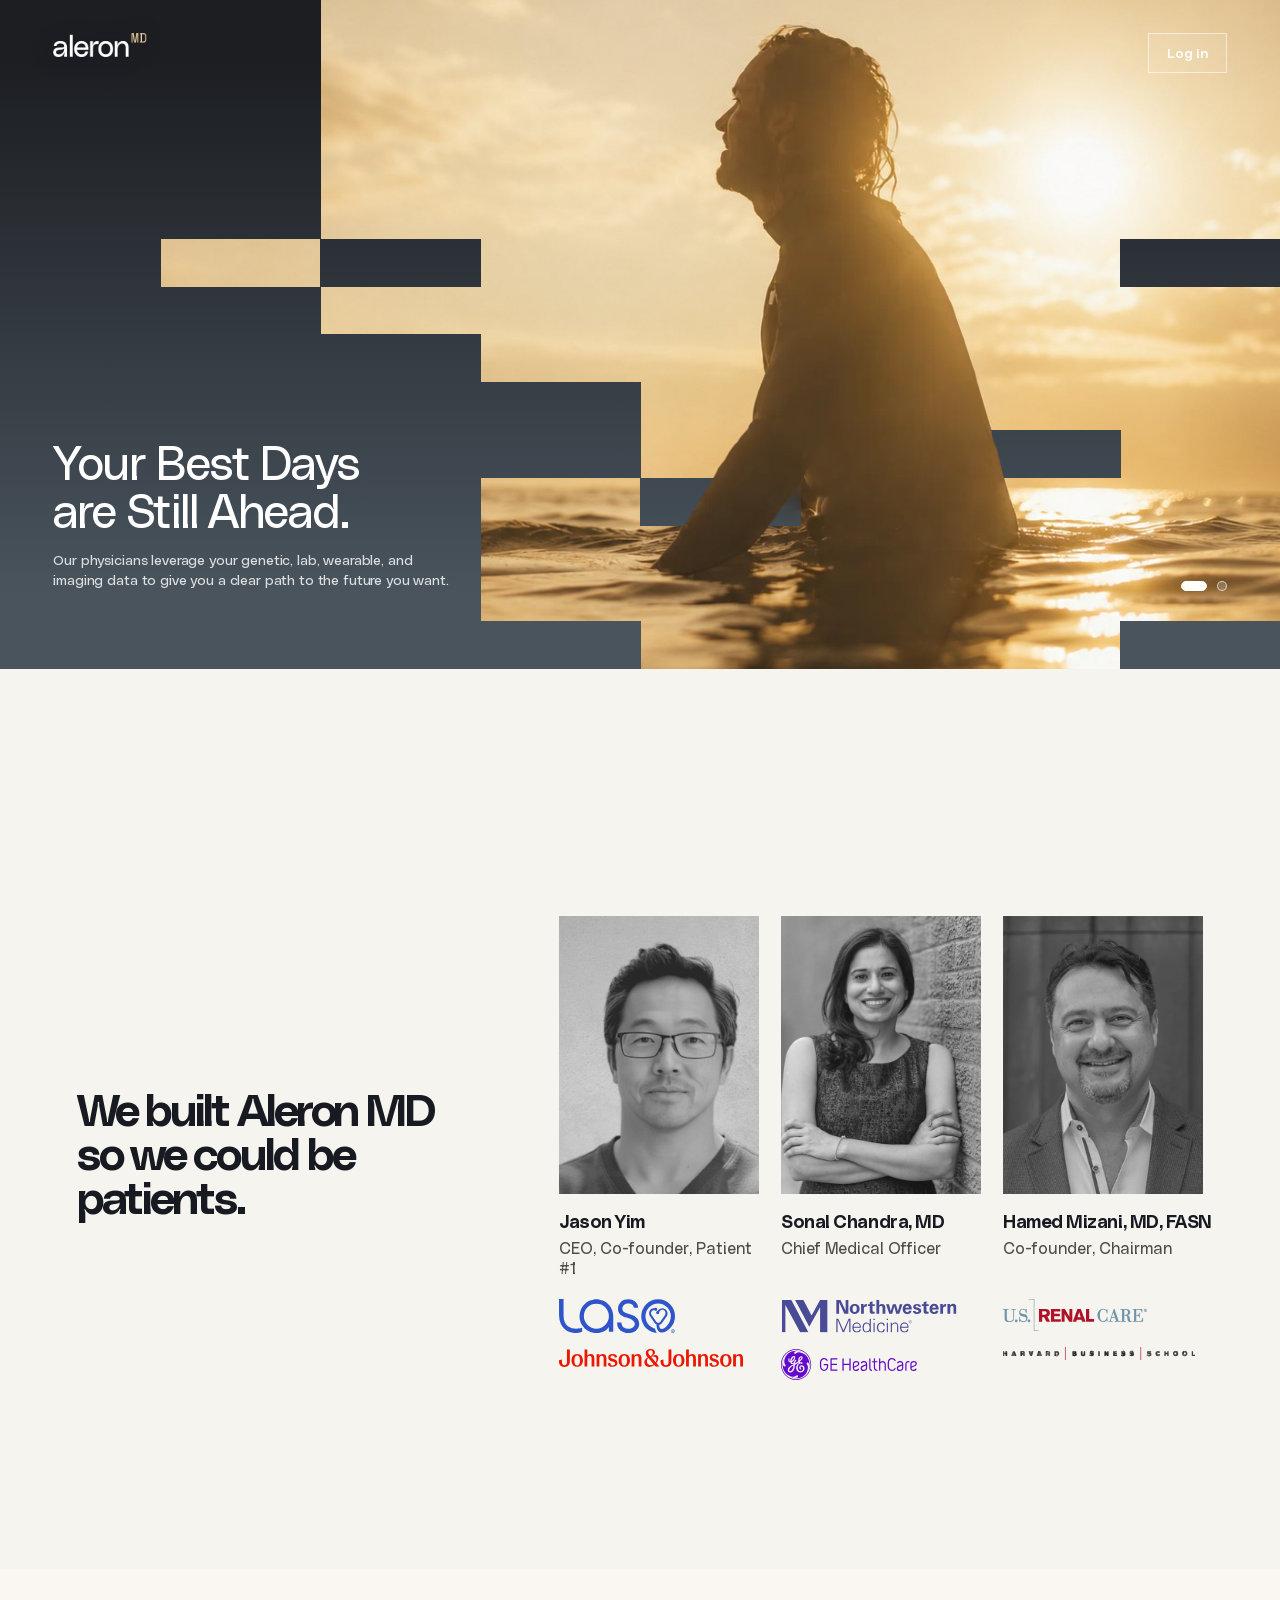
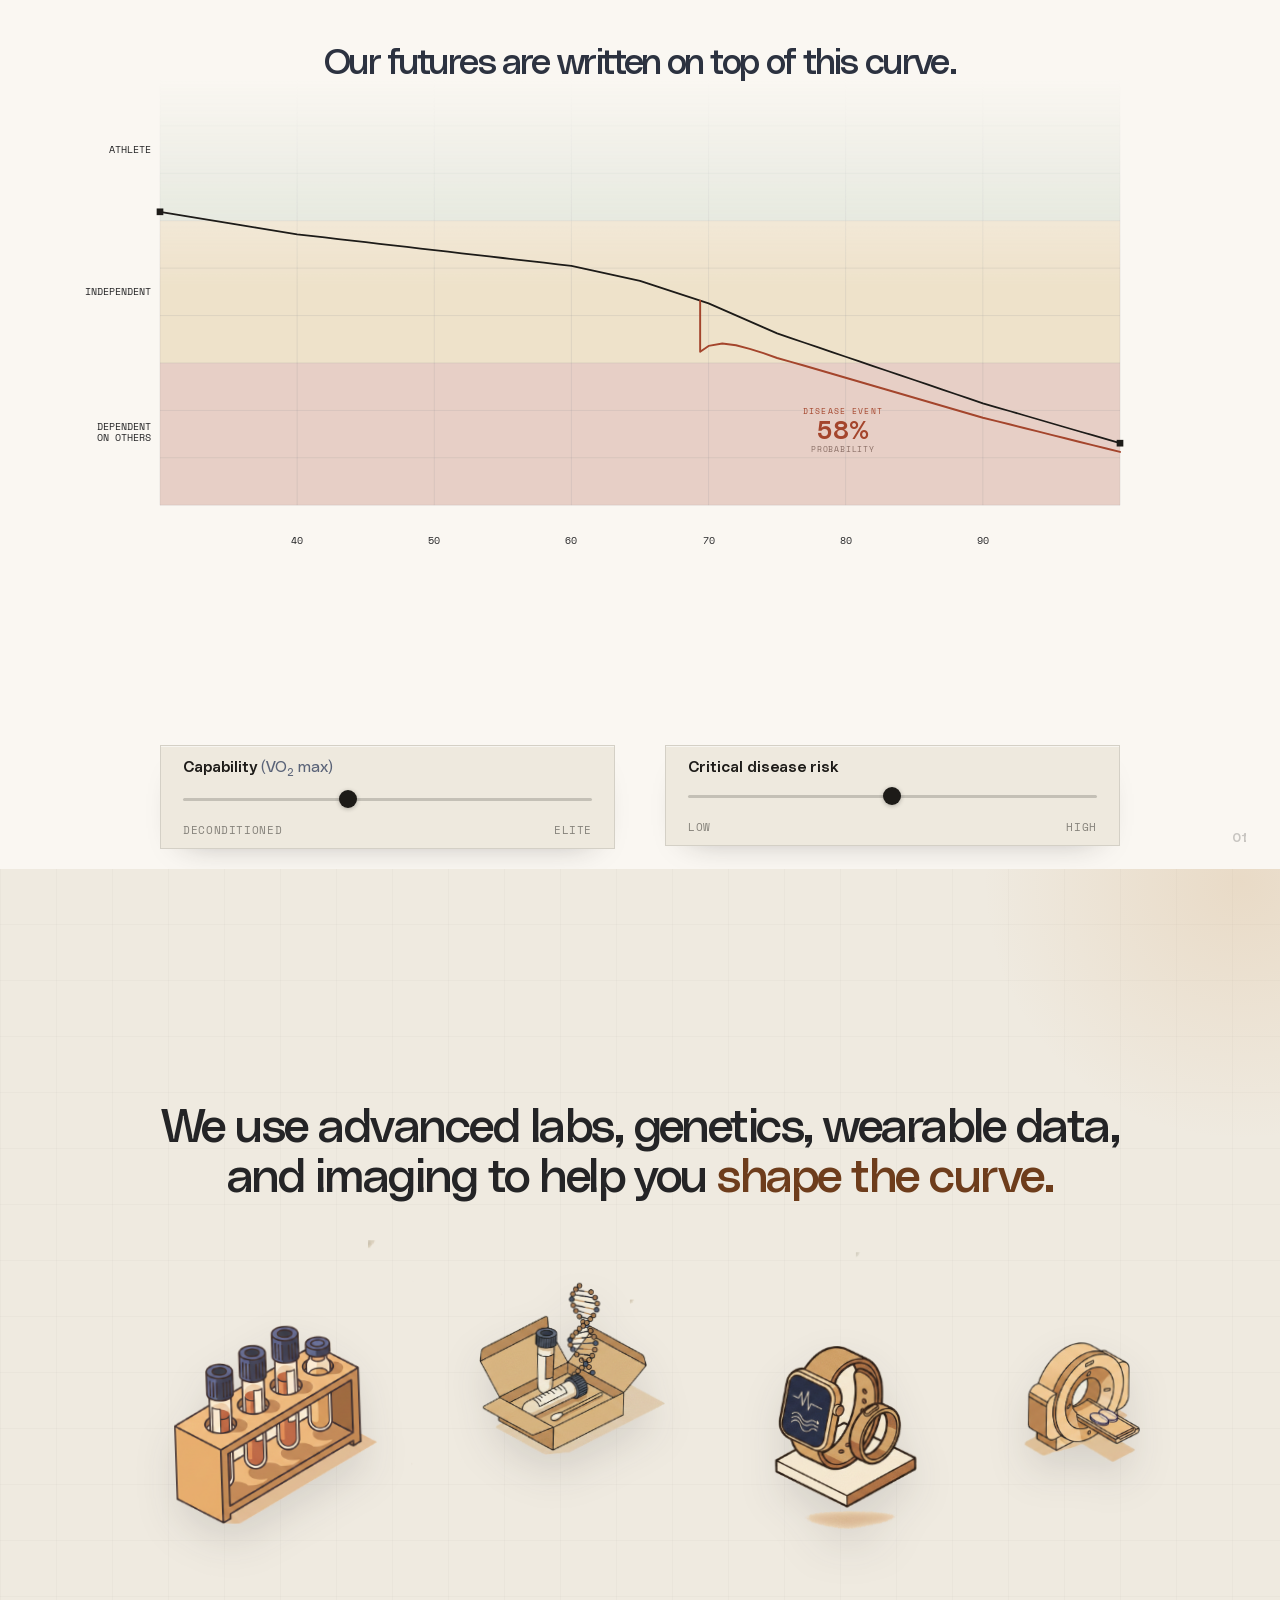
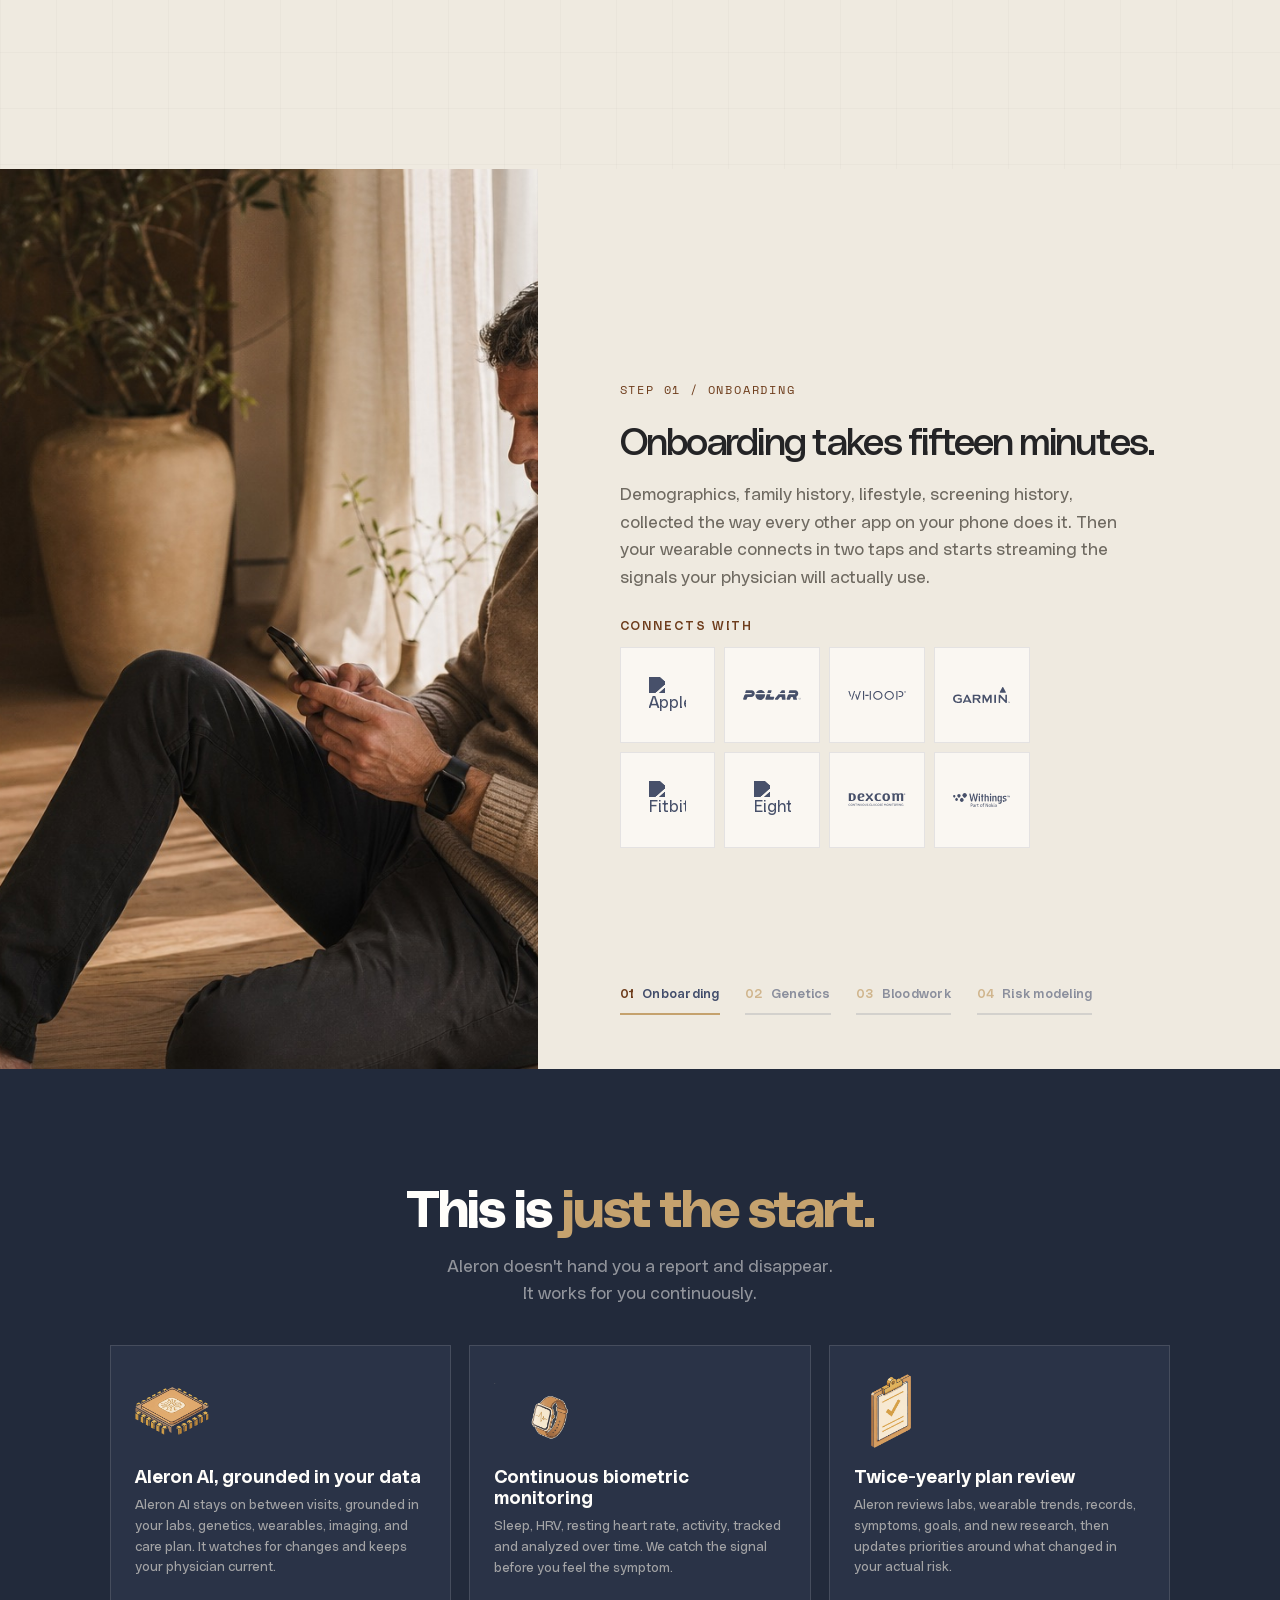
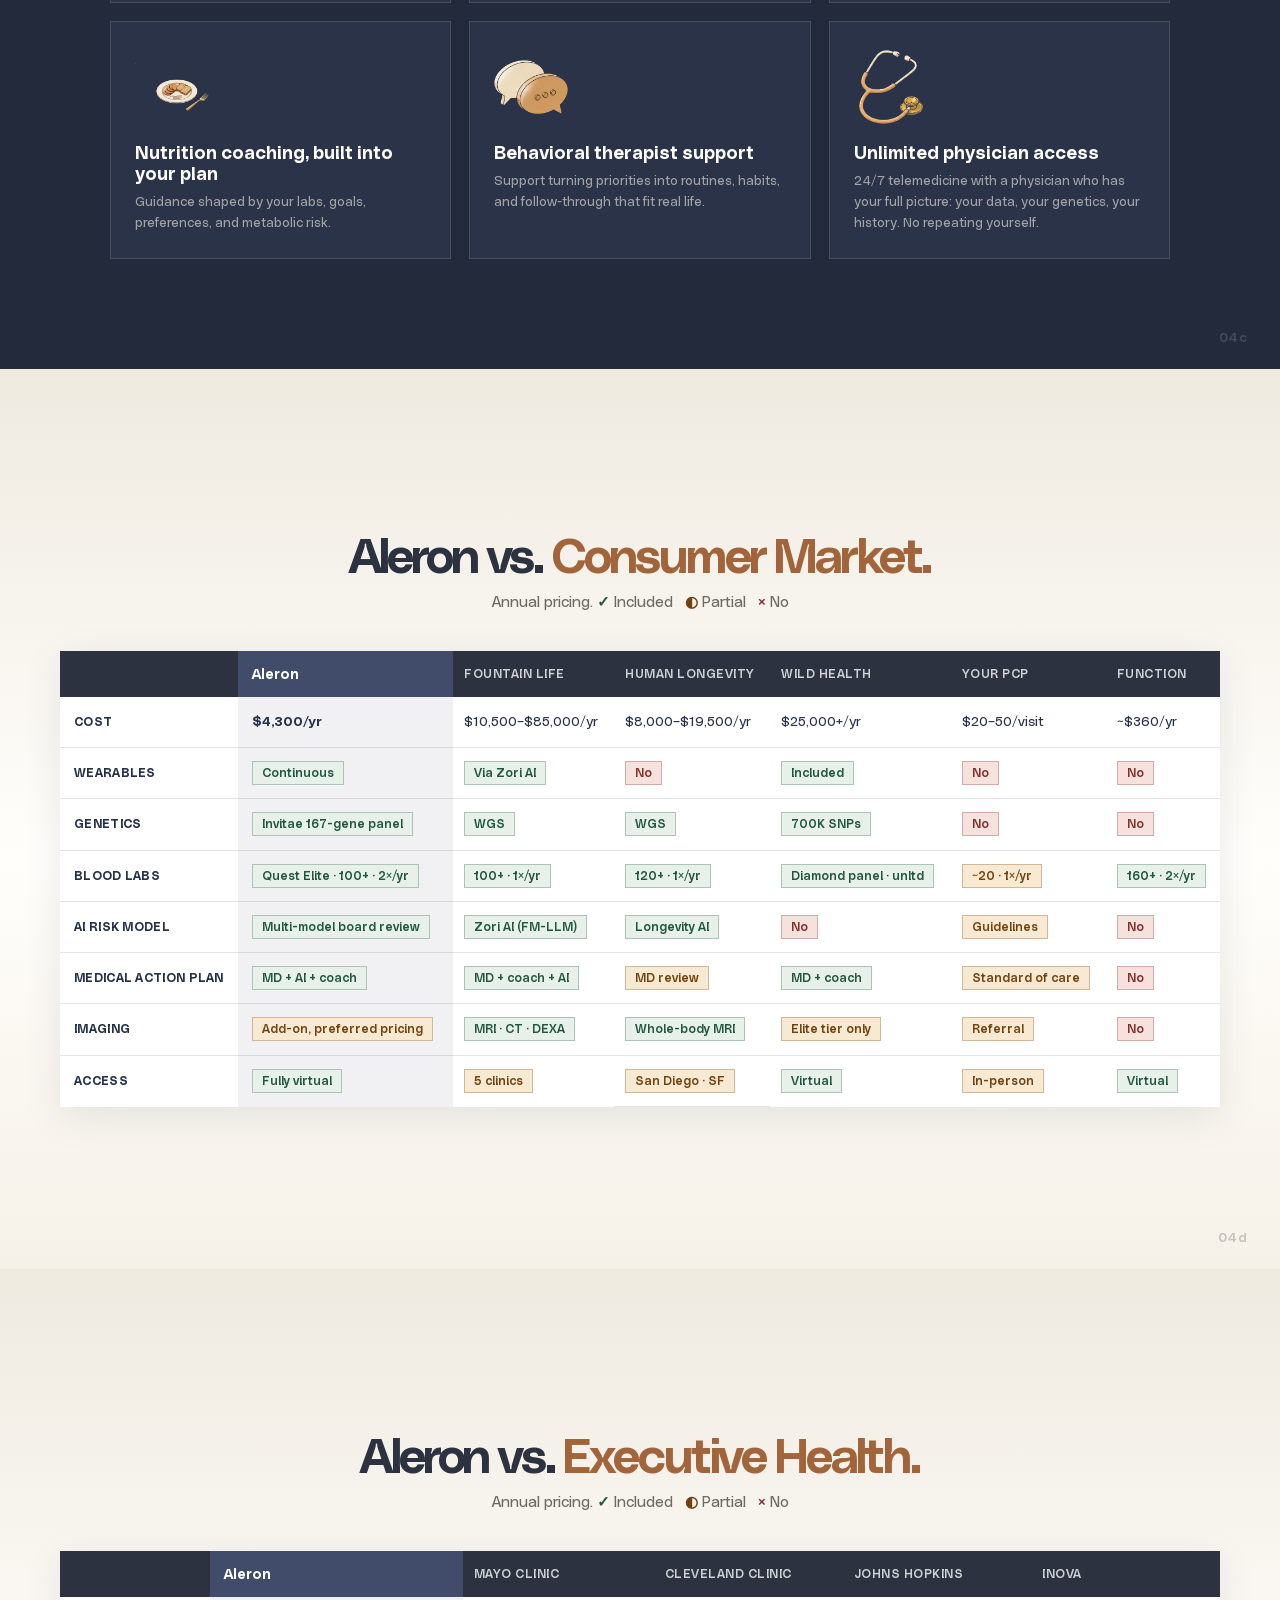
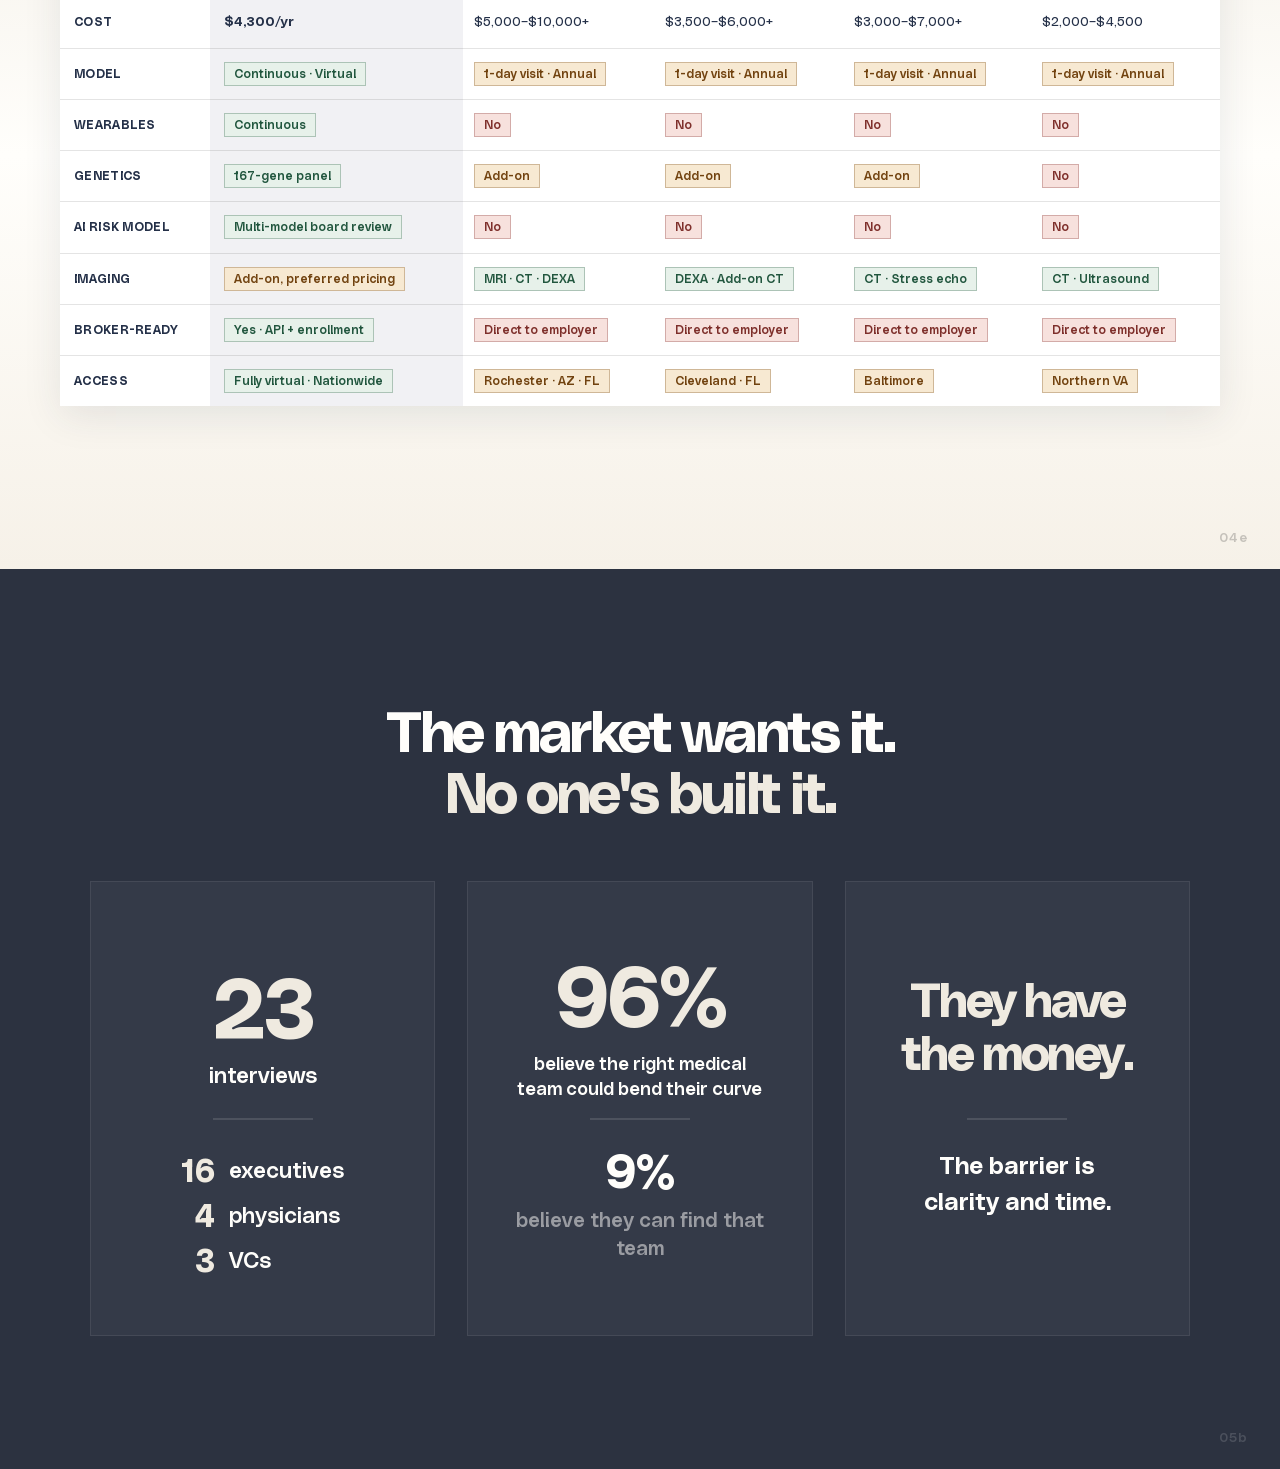
==== index.html @ 7bd1537a "Seat the curve title on the fade and tighten the slide" ====
<!DOCTYPE html>
<html lang="en">
<head>
<!-- ALERON_DECK_STYLE_20260601 -->
<!-- ALERON_CANONICAL_DECK_20260601 -->
<meta charset="UTF-8">
<meta name="viewport" content="width=device-width, initial-scale=1.0">
<title>Aleron MD Pitch Deck</title>
<link rel="icon" type="image/svg+xml" href="assets/favicon.svg?v=aleron-a-fade-20260602">
<link rel="icon" type="image/png" sizes="32x32" href="assets/favicon-32.png?v=aleron-a-fade-20260602">
<link rel="icon" type="image/png" sizes="16x16" href="assets/favicon-16.png?v=aleron-a-fade-20260602">
<link rel="apple-touch-icon" sizes="180x180" href="assets/apple-touch-icon.png?v=aleron-a-fade-20260602">
<link rel="shortcut icon" href="assets/favicon.ico?v=aleron-a-fade-20260602">
<link href="https://fonts.googleapis.com/css2?family=Space+Mono:wght@400;700&display=swap" rel="stylesheet">
<style>
  /* PolySans — the brand voice (variable: Slim→Bulky). Matches Figma's "PolySans Neutral" at weight 400. */
  @font-face {
    font-family: 'PolySans';
    src: url('assets/fonts/PolySansVF.woff2') format('woff2');
    font-weight: 200 800;
    font-style: normal;
    font-display: swap;
  }
  :root {
    --voice: 'PolySans', 'Hanken Grotesk', -apple-system, BlinkMacSystemFont, sans-serif;
    --audit: 'Space Mono', ui-monospace, Menlo, monospace;
    --gold: #C9A14E;
    --indigo: #252B3D;
    --page-bg: #fffefb;
    --hero-base: #414c6a;
    --cream: #efeae0;
    --ink: #242426;
    --white: #ffffff;
    --rust: #a2653b;
    --navy: #2c3240;
    --gold-line: rgba(197, 162, 110, 0.2);
    --ease-out-premium: cubic-bezier(.22, .72, .18, 1);
    --ease-soft: cubic-bezier(.16, .82, .18, 1);
    --teal: var(--rust);
    --mint: var(--cream);
    --accent: var(--rust);
    --bg: var(--page-bg);
    --bg-warm: var(--cream);
    --bg-cool: #f6f1e8;
    --text: var(--ink);
    --text-muted: #6f6a61;
    --card: rgba(255, 254, 251, 0.88);
    --card-solid: var(--page-bg);
    --border: rgba(36, 36, 38, 0.12);
    --border-strong: rgba(36, 36, 38, 0.18);
    --shadow-sm: 0 10px 30px rgba(16, 20, 32, 0.05);
    --shadow-lg: 0 28px 70px rgba(16, 20, 32, 0.07);
    --ce-atmo-blue: rgba(162, 101, 59, 0.10);
    --deck-light-bg: linear-gradient(180deg, var(--cream) 0%, var(--page-bg) 54%, #f6f1e8 100%);
    --radius: 0;
    --radius-sm: 0;
  }
  * { margin: 0; padding: 0; box-sizing: border-box; }
  body {
    font-family: var(--voice);
    background: var(--deck-light-bg);
    color: var(--text);
    -webkit-font-smoothing: antialiased;
    -moz-osx-font-smoothing: grayscale;
  }

  /* SLIDE LAYOUT */
  .slide {
    min-height: 100vh;
    display: flex;
    flex-direction: column;
    justify-content: center;
    align-items: center;
    padding: 60px 80px;
    overflow: hidden;
  }

  .slide-headline {
    font-family: var(--voice);
    font-size: 48px;
    font-weight: 500;
    color: var(--navy);
    text-align: center;
    letter-spacing: -0.045em;
    line-height: 1.08;
    margin-bottom: 48px;
    max-width: 900px;
  }
  .slide-headline span { color: var(--accent); }

  .charts-row {
    display: grid;
    grid-template-columns: 1fr;
    gap: 40px;
    width: 100%;
    max-width: 1200px;
  }

  .chart-card {
    background: var(--card);
    border-radius:0;
    padding: 32px;
    border: 1px solid var(--border);
    box-shadow: var(--shadow-sm);
  }

  .chart-label {
    font-family: var(--voice);
    font-size: 20px;
    font-weight: 700;
    letter-spacing: -0.02em;
    color: var(--navy);
    margin-bottom: 6px;
  }

  .chart-desc {
    font-size: 14px;
    color: var(--text-muted);
    line-height: 1.5;
    margin-bottom: 20px;
  }

  .chart-card canvas {
    width: 100%;
  }

  .chart-legend {
    display: flex;
    gap: 20px;
    margin-top: 16px;
    justify-content: center;
  }
  .chart-legend-item {
    display: flex;
    align-items: center;
    gap: 8px;
  }
  .chart-legend-line {
    width: 28px;
    height: 3.5px;
    border-radius:0;
  }
  .chart-legend-label {
    font-size: 13px;
    font-weight: 600;
    color: var(--text-muted);
  }

  /* Slide number — per slide, not fixed */
  .slide-num {
    position: absolute;
    bottom: 24px;
    right: 32px;
    font-size: 13px;
    font-weight: 600;
    color: rgba(0,0,0,0.2);
    letter-spacing: 1px;
  }
  .slide { position: relative; }

  /* Fixed brand mark. No contrast box: the mark itself changes color by section. */
  .slide-brand {
    position: fixed;
    top: 24px;
    left: 32px;
    z-index: 10;
    display: flex;
    align-items: center;
    height: 48px;
    padding: 0;
    background: transparent;
    border: 0;
    pointer-events: none;
    transition: opacity 180ms var(--ease-soft);
  }
  .slide-brand img {
    display: block;
    width: 132px;
    height: auto;
    transition: filter 220ms var(--ease-soft), opacity 180ms var(--ease-soft);
  }
  .slide-brand[data-logo-tone="light"] img {
    filter: brightness(0) invert(1) drop-shadow(0 1px 10px rgba(10, 13, 20, 0.35));
  }
  .slide-brand[data-logo-tone="dark"] img {
    filter: brightness(0) saturate(100%) invert(29%) sepia(12%) saturate(1122%) hue-rotate(187deg) brightness(92%) contrast(88%) drop-shadow(0 1px 8px rgba(10, 13, 20, 0.10));
  }
  .slide-brand[data-logo-placement="hidden"] {
    opacity: 0;
  }

  /* Aleron deck square-geometry enforcement */
  .chart-card,
  table,
  th,
  td,
  span,
  div { border-radius: 0 !important; }





  /* Website capability curve, static deck frame. Title stays; graph matches aleronmd.com. */
  .simple-curve-slide {
    padding: 0;
    background: #FAF7F2 !important;
    color: var(--ink);
    justify-content: stretch;
    align-items: stretch;
  }
  .curve-instrument, .curve-instrument .track, .curve-instrument .stage {
    position: relative;
    width: 100%;
    height: 100vh;
    background: #FAF7F2;
    overflow: hidden;
  }
  .curve-instrument svg.plot {
    position: absolute;
    top: -1vh;
    left: 0;
    width: 100%;
    height: 78vh;
    display: block;
  }
  .curve-instrument .head {
    position: absolute;
    top: 8.2vh;
    left: 50%;
    transform: translateX(-50%);
    width: min(90vw, 1180px);
    text-align: center;
    z-index: 3;
    pointer-events: none;
  }
  .curve-instrument #cp-title {
    position: static;
    margin: 0;
    white-space: nowrap;
    font-family: var(--voice);
    font-weight: 500;
    letter-spacing: -.045em;
    line-height: 1.05;
    color: var(--navy);
    font-size: clamp(26px, 2.8vw, 40px);
  }
  .curve-instrument #cp-body, .curve-instrument .hint, .curve-instrument .cp-disc, .cp-event-readout { display: none !important; }
  .curve-instrument .axistitle { font-family: var(--audit); font-size: 14px; fill: #242426; letter-spacing: 0; }
  .curve-instrument .endlab { font-family: var(--audit); font-size: 14px; fill: #242426; letter-spacing: 0; text-anchor: end; }
  .curve-instrument .controls {
    position: absolute;
    bottom: 2.2vh;
    left: 14%;
    right: 14%;
    display: grid;
    grid-template-columns: 1fr 1fr;
    gap: clamp(20px, 2.4vw, 44px);
    align-items: start;
    z-index: 2;
    opacity: 1;
  }
  .curve-instrument .ctl {
    width: 100%;
    background: #EEE9DE;
    border: 1px solid rgba(29,27,24,0.12);
    border-radius: 12px;
    padding: 12px 22px 10px;
    box-shadow: 0 1px 0 rgba(255,255,255,0.55) inset, 0 14px 34px -24px rgba(29,27,24,0.40);
  }
  .curve-instrument .ctl-name { font-family: var(--voice); font-weight: 600; font-size: 15px; color: #1D1B18; }
  .curve-instrument .ctl-sub { font-weight: 400; color: #5A6378; }
  .curve-instrument .ctl-sub sub { font-size: 0.72em; }
  .curve-instrument .ctl input[type=range] { -webkit-appearance: none; appearance: none; width: 100%; height: 22px; margin-top: 10px; background: transparent; cursor: pointer; }
  .curve-instrument .ctl input[type=range]::-webkit-slider-runnable-track { height: 3px; background: rgba(29,27,24,0.20); border-radius: 2px; }
  .curve-instrument .ctl input[type=range]::-moz-range-track { height: 3px; background: rgba(29,27,24,0.20); border-radius: 2px; }
  .curve-instrument .ctl input[type=range]::-webkit-slider-thumb { -webkit-appearance: none; width: 18px; height: 18px; margin-top: -7.5px; border-radius: 50%; background: #1D1B18; border: none; box-shadow: 0 1px 4px rgba(29,27,24,0.30); cursor: grab; }
  .curve-instrument .ctl input[type=range]::-moz-range-thumb { width: 18px; height: 18px; border-radius: 50%; background: #1D1B18; border: none; }
  .curve-instrument .ctl-marks { display: flex; justify-content: space-between; font-family: var(--audit); font-size: 10.5px; letter-spacing: .06em; color: rgba(29,27,24,.5); margin-top: 8px; }

  /* OPENING HERO - two-person layered carousel with scroll parallax */
  .opening-hero-scroll {
    position: relative;
    width: 100vw;
    background: var(--hero-base);
    overflow: hidden;
  }
  .opening-hero {
    position: relative;
    width: 100vw;
    aspect-ratio: 1728 / 903;
    height: min(calc(100vw * 903 / 1728), 100svh);
    overflow: hidden;
    background: var(--indigo);
    isolation: isolate;
    --hero-floating-block-shift: 0px;
  }
  .opening-hero-slide {
    position: absolute;
    inset: 0;
    z-index: 1;
    visibility: hidden;
    pointer-events: none;
    --slide-image-shift: 112vw;
    --slide-float-shift: 230vw;
  }
  .opening-hero-slide.is-active {
    z-index: 3;
    visibility: visible;
    --slide-image-shift: 0px;
    --slide-float-shift: 0px;
  }
  .opening-hero-slide.is-exiting {
    z-index: 2;
    visibility: visible;
    --slide-image-shift: -58vw;
    --slide-float-shift: -170vw;
  }
  .opening-hero-layer {
    position: absolute;
    inset: 0;
    width: 100%;
    height: 100%;
    display: block;
    object-fit: fill;
    pointer-events: none;
    user-select: none;
    will-change: transform;
  }
  .opening-hero-layer.bg {
    z-index: 1;
    transform: translate3d(var(--slide-image-shift), 0, 0);
    transition: transform 780ms var(--ease-out-premium);
  }
  .opening-hero-layer.mid {
    z-index: 2;
    transform: translate3d(calc(var(--slide-float-shift) + var(--hero-floating-block-shift, 0px)), 0, 0);
    transition: transform 980ms var(--ease-soft);
  }
  .opening-hero-layer.subject {
    z-index: 3;
    transform: translate3d(var(--slide-image-shift), 0, 0);
    transition: transform 780ms var(--ease-out-premium);
  }
  .opening-hero-layer.anchor {
    z-index: 4;
    transform: none;
  }
  /* Carousel slide planes (2121 / 2106): the bg scene and the aligned subject cut-out share
     identical source dimensions, so the SAME box + flip keeps the cut-out registered over its
     background. Boxes replicate each Figma frame's image placement exactly. */
  .opening-hero-layer.bg .hero-cover { position: absolute; inset: 0; width: 100%; height: 100%; object-fit: cover; object-position: center; }
  .opening-hero-layer.subject.hero-cover { inset: 0; width: 100%; height: 100%; object-fit: cover; object-position: center; }
  /* Slide 1 — surfer/water (Figma 2121:2150/2264): image scaled at left:-193 top:-217, flipped X. */
  .opening-hero-slide[data-weave="h2121"] .opening-hero-layer.bg .hero-cover,
  .opening-hero-slide[data-weave="h2121"] .opening-hero-layer.subject.hero-cover {
    inset: auto; left: -11.188%; top: -24.03%; width: 119.188%; height: 128.13%; object-fit: cover; object-position: center;
  }
  .opening-hero-slide[data-weave="h2121"] .opening-hero-layer.bg .hero-cover { transform: scaleX(-1); }
  .opening-hero-slide[data-weave="h2121"] .opening-hero-layer.subject.hero-cover { transform: translate3d(var(--slide-image-shift), 0, 0) scaleX(-1); }
  /* Slide 2 — runner (Figma 2106:391/505): image at left:12 top:-134, no flip. */
  .opening-hero-slide[data-weave="h2106"] .opening-hero-layer.bg .hero-cover,
  .opening-hero-slide[data-weave="h2106"] .opening-hero-layer.subject.hero-cover {
    inset: auto; left: 0.696%; top: -14.84%; width: 101.91%; height: 129.68%; object-fit: cover; object-position: center bottom;
  }
  .opening-hero-copy { transition: opacity 240ms var(--ease-soft); }
  .opening-hero-copy.is-swapping { opacity: 0; }
  .opening-hero-chrome {
    position: absolute;
    inset: 4.958678% 4.166667%;
    z-index: 5;
    display: flex;
    flex-direction: column;
    justify-content: space-between;
    pointer-events: none;
  }
  .opening-hero-topline {
    display: flex;
    align-items: flex-start;
    justify-content: space-between;
  }
  .opening-hero-logo {
    width: 7.407407%;
    min-width: 94px;
    max-width: 128px;
    height: auto;
    filter: drop-shadow(0 1px 10px rgba(10, 13, 20, 0.45));
  }
  .opening-hero-login {
    pointer-events: auto;
    display: inline-flex;
    align-items: center;
    justify-content: center;
    min-height: 40px;
    padding: 0 18px;
    border: 1px solid rgba(255,255,255,0.58);
    color: #fffefb;
    background: rgba(255,255,255,0.08);
    text-decoration: none;
    font-size: 13px;
    font-weight: 600;
    letter-spacing: 0.01em;
    backdrop-filter: blur(14px);
    -webkit-backdrop-filter: blur(14px);
    transition: background 180ms var(--ease-soft), border-color 180ms var(--ease-soft), transform 180ms var(--ease-soft);
  }
  .opening-hero-login:hover {
    transform: translateY(-1px);
    background: rgba(255,255,255,0.14);
    border-color: rgba(255,255,255,0.86);
  }
  .opening-hero-login:focus-visible {
    outline: 2px solid #fffefb;
    outline-offset: 4px;
  }
  .opening-hero-copy {
    width: min(37%, 520px);
    color: var(--white);
  }
  .opening-hero-copy h1 {
    margin: 0;
    color: var(--white);
    font-family: var(--voice);
    font-weight: 400;
    font-size: clamp(38px, 3.703704vw, 64px);
    line-height: 1.02;
    letter-spacing: clamp(-1.6px, -0.092593vw, -0.8px);
    text-wrap: balance;
  }
  .opening-hero-copy p {
    width: 94%;
    margin: 16px 0 0;
    color: rgba(255, 255, 255, 0.82);
    font-size: clamp(14px, 1.041667vw, 18px);
    line-height: 1.42;
    letter-spacing: -0.01em;
    text-wrap: balance;
  }
  /* CTA: locked primary action (ink fill, cream text); gold is never a button */
  .opening-hero-cta {
    pointer-events: auto;
    display: inline-block;
    margin-top: 22px;
    padding: 0.85em 1.8em;
    background: transparent;
    color: #F5F1E8;
    border: 1px solid #F5F1E8;
    font-family: var(--voice);
    font-size: clamp(13px, 1.04vw, 16px);
    font-weight: 400;
    letter-spacing: -0.01em;
    text-decoration: none;
    transition: background 180ms var(--ease-soft), color 180ms var(--ease-soft);
  }
  .opening-hero-cta:hover { background: #F5F1E8; color: #1D1B18; }
  .opening-hero-cta:focus-visible { outline: 2px solid #F5F1E8; outline-offset: 4px; }
  .opening-hero-bottom {
    display: flex;
    align-items: flex-end;
    justify-content: space-between;
    gap: 32px;
    margin-bottom: 3.8%;
  }
  .opening-hero-dots {
    display: flex;
    align-items: center;
    justify-content: flex-end;
    gap: 10px;
    min-width: 86px;
    pointer-events: auto;
  }
  .opening-hero-dot {
    width: 10px;
    height: 10px;
    border: 1px solid rgba(255,255,255,0.64);
    border-radius: 999px;
    background: rgba(255,255,255,0.18);
    cursor: pointer;
    transition: width 180ms var(--ease-soft), background 180ms var(--ease-soft), border-color 180ms var(--ease-soft);
  }
  .opening-hero-dot.is-active {
    width: 26px;
    background: #fffefb;
    border-color: #fffefb;
  }
  .opening-hero-dot:focus-visible {
    outline: 2px solid #fffefb;
    outline-offset: 4px;
  }
  .slide-brand.hero-hidden {
    opacity: 0;
    pointer-events: none;
  }
  @media (max-width: 900px) {
    .opening-hero { aspect-ratio: auto; height: 100svh; min-height: 560px; }
    .opening-hero-layer.mid,
    .opening-hero-layer.anchor,
    .opening-hero-layer.subject { display: none; }
    .opening-hero-layer.bg > :not(img) { display: none; }
    .opening-hero-layer.bg .hero-cover {
      position: absolute; inset: 0;
      left: 0; top: 0; width: 100%; height: 100%;
      object-fit: cover; object-position: center; transform: none;
    }
    /* Keep the water subject (h2121) mirrored on mobile — desktop scaleX(-1) was wiped by transform:none. */
    .opening-hero-slide[data-weave="h2121"] .opening-hero-layer.bg .hero-cover { transform: scaleX(-1); }
    .opening-hero-chrome { inset: 0; padding: 22px 22px 32px; }
    .opening-hero-chrome::after {
      content: ""; position: absolute; left: 0; right: 0; bottom: 0; height: 64%;
      background: linear-gradient(to top, rgba(18,20,26,0.88) 6%, rgba(18,20,26,0.40) 46%, rgba(18,20,26,0) 100%);
      pointer-events: none; z-index: 0;
    }
    .opening-hero-topline, .opening-hero-bottom { position: relative; z-index: 1; }
    .opening-hero-logo { width: 120px; }
    .opening-hero-bottom { flex-direction: column; align-items: stretch; gap: 16px; margin-bottom: 0; }
    .opening-hero-copy { width: 100%; }
    .opening-hero-copy h1 { font-size: clamp(34px, 9vw, 46px); }
    .opening-hero-copy p { width: 100%; font-size: 15px; }
    .opening-hero-cta { display: block; text-align: center; margin-top: 18px; padding: 0.95em 1em; }
    .opening-hero-dots { justify-content: center; }
  }
  @media (max-width: 600px) {
    .opening-hero-copy h1 { font-size: clamp(30px, 8.4vw, 40px); }
  }

  /* Signal sources: lowercase-a warm-paper tableau */
  .signal-sources-slide {
    background: #EFEAE0 !important;
    color: #242426;
    padding: 72px 64px 68px;
    align-items: center;
    justify-content: center;
    overflow: hidden;
  }
  .signal-sources-slide::before {
    content: '';
    position: absolute;
    inset: 0;
    background-image:
      linear-gradient(90deg, rgba(36,36,38,0.045) 1px, transparent 1px),
      linear-gradient(0deg, rgba(36,36,38,0.045) 1px, transparent 1px);
    background-size: 56px 56px;
    opacity: 0.62;
    pointer-events: none;
  }
  .signal-sources-slide::after {
    content: '';
    position: absolute;
    width: 42vw;
    height: 42vw;
    right: -18vw;
    top: -20vw;
    background: radial-gradient(circle, rgba(205,148,83,0.18), transparent 68%);
    pointer-events: none;
  }
  .signal-sources-inner {
    position: relative;
    z-index: 1;
    width: min(1180px, 92vw);
    min-height: auto;
    display: grid;
    grid-template-rows: auto 1fr;
    align-items: center;
    gap: 32px;
  }
  .signal-sources-title {
    font-family: var(--voice);
    font-size: clamp(28px, 3.7vw, 52px);
    line-height: 1.06;
    letter-spacing: -0.032em;
    font-weight: 500;
    color: #242426;
    max-width: min(1180px, calc(100vw - 80px));
    margin: 0 auto;
    text-align: center;
    text-wrap: normal;
  }
  .signal-sources-title span { color: #6E3D1C; }
  .signal-sources-title .signal-line { display: inline-block; color: #242426; white-space: nowrap; max-width: 100%; }
  .signal-sources-title .signal-line span { color: #6E3D1C; }
  .signal-stage {
    position: relative;
    height: min(40vh, 310px);
    min-height: 260px;
    width: 100%;
  }
  .signal-object {
    position: absolute;
    margin: 0;
    display: grid;
    place-items: center;
    width: var(--w);
    left: var(--x);
    top: var(--y);
    transform: translate(-50%, -50%) rotate(var(--r, 0deg));
    transform-origin: center;
    z-index: var(--z, 2);
  }
  .signal-object img {
    width: 100%;
    height: auto;
    display: block;
    filter: drop-shadow(0 18px 20px rgba(36,36,38,0.12));
  }
  .signal-object.labs { --x: 19%; --y: 62%; --w: 232px; --r: -2deg; --z: 2; }
  .signal-object.genetics { --x: 40%; --y: 42%; --w: 314px; --r: 1.5deg; --z: 4; }
  .signal-object.wearables { --x: 62%; --y: 61%; --w: 298px; --r: -1deg; --z: 5; }
  .signal-object.imaging { --x: 81%; --y: 43%; --w: 302px; --r: 1deg; --z: 3; }
  @media (max-width: 980px) {
    .signal-sources-slide { padding: 72px 28px; }
    .signal-sources-inner { min-height: 82vh; gap: 28px; }
    .signal-stage { height: 48vh; min-height: 410px; }
    .signal-object.labs { --x: 24%; --y: 29%; --w: 204px; }
    .signal-object.genetics { --x: 72%; --y: 30%; --w: 242px; }
    .signal-object.wearables { --x: 27%; --y: 76%; --w: 236px; }
    .signal-object.imaging { --x: 73%; --y: 75%; --w: 248px; }
  }


/* Copied support primitives for the Aleron Experience section */
.exp-section {
  --ink: #242426;
  --ink-warm: #242426;
  --paper: #EFEAE0;
  --paper-warm: #F6F1E8;
  --bone: #EFEAE0;
  --navy-lower: #414c6a;
  --bronze-lower: #c5a26e;
  --rust-lower: #6E3D1C;
  --text: #242426;
  --text-muted: #6f6a61;
  --max: 1320px;
  --gutter: clamp(36px, 5vw, 72px);
  --ease: cubic-bezier(.2, .7, .2, 1);
}
.exp-section .container { width: 100%; max-width: none; margin: 0; padding: 0; position: relative; }
.exp-section .display { font-family: var(--voice); font-weight: 500; letter-spacing: -0.028em; line-height: 1.0; }
.exp-section .h2 { font-size: clamp(42px, 6.8vw, 88px); }
.exp-section .lede { font-family: var(--voice); font-weight: 400; font-size: clamp(19px, 1.6vw, 22px); line-height: 1.5; color: var(--text-muted); max-width: 56ch; }
.exp-section .fade-in { opacity: 1; transform: none; }

/* ============ EXPERIENCE SECTION (04) — lowercase-a full-screen editorial split ============ */
.exp-section {
  background: #EFEAE0;
  color: var(--ink);
  min-height: 100vh;
  padding: 0;
  display: block;
  overflow: hidden;
}
.exp-section .container { height: 100vh; }

.exp-stage {
  margin-top: 0;
  background: transparent;
  color: var(--ink);
  border: 0;
  border-radius: 0 !important;
  padding: 0;
  display: grid;
  grid-template-columns: minmax(0,42vw) minmax(0,58vw);
  gap: 0;
  align-items: stretch;
  box-shadow: none;
  position: relative;
  overflow: visible;
  height: 100vh;
  min-height: 100vh;
}
.exp-stage-step {
  display: none;
}
.exp-pane-step {
  display: block;
  font-family: var(--audit);
  font-weight: 500;
  font-size: 12px;
  color: var(--rust-lower);
  letter-spacing: 0.15em;
  text-transform: uppercase;
  margin-bottom: 24px;
}

.exp-visual {
  position: relative;
  display: flex; align-items: stretch; justify-content: stretch;
  min-height: 0;
  height: 100%;
}
.exp-visual .exp-frame {
  position: absolute; inset: 0;
  display: flex; align-items: stretch; justify-content: stretch;
  opacity: 0; transition: opacity 0.5s ease;
  pointer-events: none;
}
.exp-visual .exp-frame.is-active { opacity: 1; pointer-events: auto; }
.exp-visual img {
  width: 100%; max-width: none; height: 100%; object-fit: cover;
  display: block; border-radius: 0 !important; box-shadow: none;
}
.exp-frame-split { display: flex; flex-direction: column; gap: 0; }
.exp-split-half {
  position: relative; flex: 1 1 50%; min-height: 0; width: 100%; overflow: hidden;
}
.exp-split-half + .exp-split-half { border-top: 2px solid rgba(255,254,251,0.92); }
.exp-split-half img { width: 100%; height: 100%; object-fit: cover; display: block; }
.exp-split-tag {
  position: absolute; left: 14px; top: 14px;
  font-family: var(--audit); font-size: 12px; font-weight: 600;
  letter-spacing: 0.14em; text-transform: uppercase; color: #fff;
  background: rgba(26,26,26,0.62); backdrop-filter: blur(4px);
  padding: 7px 11px; border-radius: 0;
}

.exp-copy { position: relative; min-height: 100vh; padding: 0; }
.exp-pane {
  position: absolute; inset: 0;
  display: flex;
  flex-direction: column;
  justify-content: center;
  opacity: 0; transform: translateY(8px);
  transition: opacity 0.45s ease, transform 0.45s ease;
  pointer-events: none;
  padding: clamp(124px, 15vh, 154px) clamp(64px, 6.2vw, 92px) clamp(132px, 16vh, 154px) clamp(68px, 6.4vw, 92px);
}
.exp-pane.is-active { opacity: 1; transform: translateY(0); pointer-events: auto; }
.exp-copy h3 {
  font-family: var(--voice); font-weight: 500;
  font-size: clamp(30px, 3vw, 44px); line-height: 1.02;
  margin: 0 0 20px; max-width: none; letter-spacing: -0.045em;
  color: var(--ink);
  white-space: nowrap;
}
.exp-copy h3 em { font: inherit; color: inherit; }
.exp-copy p { font-size: 17px; line-height: 1.62; color: var(--text-muted); margin: 0 0 28px; max-width: 48ch; }
.exp-integ-label {
  font-size: 12px; letter-spacing: 0.16em; text-transform: uppercase;
  color: var(--rust-lower); font-weight: 600; margin-top: 0; margin-bottom: 14px;
}
.exp-stat-row { display: grid; grid-template-columns: repeat(2,1fr); gap: 22px; margin-top: 2px; max-width: 480px; }
.exp-stat { border-top: 1px solid rgba(65,76,106,0.26); padding-top: 18px; min-height: 86px; }
.exp-stat-num { font-family: var(--voice); font-style: normal; font-weight: 600; font-size: 34px; color: var(--navy-lower); line-height: 1; }
.exp-stat-num small { font-size: 16px; opacity: 0.62; }
.exp-stat-lbl { font-size: 12px; letter-spacing: 0.1em; text-transform: uppercase; color: #6f6a61; font-weight: 500; margin-top: 10px; }

.exp-logos { display: grid; grid-template-columns: repeat(4,1fr); gap: 9px; max-width: 410px; }
.exp-provider-logo {
  width: min(224px, 100%);
  min-height: 76px;
  background: rgba(255,254,251,0.68);
  border: 1px solid rgba(65,76,106,0.12);
  display: flex;
  align-items: center;
  justify-content: center;
  padding: 14px 20px;
  margin: 0 0 22px;
}
.exp-provider-logo img {
  display: block;
  max-width: 100%;
  max-height: 44px;
  object-fit: contain;
}
.exp-provider-logo.quest img { max-height: 44px; }
.exp-provider-logo.invitae img { max-height: 38px; }
.exp-marker-list { display: grid; grid-template-columns: repeat(2, minmax(0, 1fr)); gap: 7px; max-width: 640px !important; margin: 0 !important; }
.exp-marker-list .marker-group { border: 1px solid rgba(65,76,106,0.14); background: rgba(255,254,251,0.62); padding: 8px 10px; }
.exp-marker-list .marker-group b { display: block; margin-bottom: 3px; color: var(--navy-lower); font-size: 12px; letter-spacing: 0.11em; text-transform: uppercase; font-weight: 650; }
.exp-marker-list .marker-group span { display: block; color: #5f5b54; font-size: 12px; line-height: 1.32; font-weight: 450; }
.exp-marker-list .more { grid-column: 1 / -1; }
.exp-logo-cell {
  background: rgba(255,254,251,0.68);
  border: 1px solid rgba(65,76,106,0.12);
  border-radius: 0 !important;
  aspect-ratio: 1 / 1;
  display: flex; align-items: center; justify-content: center;
  padding: 10px;
  transition: transform 0.25s ease, box-shadow 0.25s ease;
}
.exp-logo-cell:hover { transform: translateY(-2px); box-shadow: 0 12px 24px -16px rgba(65,76,106,0.18); }
.exp-logo-cell img,
.exp-logo-cell svg {
  max-width: 78%;
  max-height: 52%;
  object-fit: contain;
  color: var(--navy-lower);
  filter: brightness(0) saturate(100%) invert(30%) sepia(13%) saturate(1094%) hue-rotate(186deg) brightness(93%) contrast(87%);
}
.exp-logo-cell .icon-square {
  width: 50%;
  height: 50%;
  max-width: 50%;
  max-height: 50%;
}
.exp-logo-cell .logo-wm {
  font-family: var(--voice);
  font-size: 14px;
  color: var(--navy-lower);
  line-height: 1;
  text-transform: none;
  white-space: nowrap;
}

/* Integrated step rail */
.exp-tabs {
  display: flex;
  gap: clamp(12px, 2vw, 26px);
  margin-top: 0;
  flex-wrap: nowrap;
  justify-content: flex-start;
  align-items: flex-end;
  position: absolute;
  left: calc(42vw + clamp(68px, 6.4vw, 92px));
  right: clamp(64px, 6.2vw, 92px);
  bottom: clamp(42px, 6vh, 68px);
  width: auto;
}
.exp-tab {
  appearance: none;
  border: 0;
  border-bottom: 2px solid rgba(65,76,106,0.16);
  background: transparent;
  color: rgba(65,76,106,0.58);
  padding: 0 0 12px;
  border-radius: 0 !important;
  font-family: var(--voice);
  font-size: 12.5px;
  font-weight: 600;
  letter-spacing: 0.02em;
  cursor: pointer;
  display: flex; align-items: baseline; gap: 8px;
  transition: color 0.25s ease, border-color 0.25s ease;
}
.exp-tab .num {
  font-family: var(--voice);
  font-style: normal;
  font-weight: 600;
  font-size: 12.5px;
  color: var(--bronze-lower);
  opacity: 0.72;
}
.exp-tab:hover { color: var(--navy-lower); border-color: rgba(65,76,106,0.24); }
.exp-tab.is-active {
  background: transparent;
  color: var(--navy-lower);
  border-color: var(--bronze-lower);
}
.exp-tab.is-active .num { color: var(--rust-lower); opacity: 1; }

/* Progress sliver */
.exp-progress {
  display: none;
  width: min(760px, 100%);
  height: 2px;
  margin: 10px auto 0;
  background: rgba(65,76,106,0.12);
}
.exp-progress-fill {
  height: 100%;
  width: 20%;
  background: var(--bronze-lower);
  transition: width 0.35s ease;
}

@media (max-width: 900px) {
  .slide-brand[data-logo-placement="hidden"] { opacity: 0; }
  .exp-stage { grid-template-columns: 1fr; padding: 32px 22px; gap: 28px; min-height: auto; border-radius: 20px !important; margin-top: 48px; }
  .exp-stage-step { display: none; }
  .exp-visual { min-height: 240px; }
  .exp-visual img { max-width: 380px; }
  .exp-copy { min-height: 280px; }
  .exp-pane { padding: 0; }
  .exp-copy h3 { font-size: 24px; line-height: 1.2; white-space: normal; }
  .exp-copy p { font-size: 15px; }
  .exp-stat-row { grid-template-columns: 1fr 1fr; gap: 14px; }
  .exp-stat-num { font-size: 26px; }
  .exp-logos { gap: 6px; grid-template-columns: repeat(2,1fr); }
  .exp-logo-cell { height: 48px; padding: 8px; border-radius: 10px !important; }
  .exp-logo-cell .logo-wm { font-size: 12px; }
  .exp-tabs { position: static; left: auto; right: auto; bottom: auto; gap: 6px; margin-top: 24px; justify-content: flex-start; overflow-x: auto; flex-wrap: nowrap; padding-bottom: 8px; -webkit-overflow-scrolling: touch; }
  .exp-tab { padding: 10px 14px; font-size: 12px; flex-shrink: 0; }
  .exp-tab .num { font-size: 14px; }
}

@media (max-width: 600px) {
  .exp-section { padding: 54px 0 48px; }
  .exp-section .h2 { font-size: clamp(36px, 10vw, 48px); }
  .exp-section .lede { font-size: 16px; line-height: 1.55; }
  .exp-stage {
    margin-top: 28px;
    padding: 18px;
    display: block;
    border-radius: 22px !important;
    min-height: 0;
  }
  .exp-stage-step { display: none; }
  .exp-visual { min-height: 0; margin-bottom: 18px; }
  .exp-visual .exp-frame { position: relative; inset: auto; display: none; opacity: 1; }
  .exp-visual .exp-frame.is-active { display: block; }
  .exp-visual img { width: 100%; max-width: none; height: 190px; object-fit: cover; border-radius: 16px !important; }
  .exp-copy { min-height: 0; }
  .exp-pane { position: relative; inset: auto; display: none; opacity: 1; transform: none; }
  .exp-pane.is-active { display: block; }
  .exp-copy h3 { font-size: 25px; line-height: 1.12; }
  .exp-copy p { font-size: 15px; line-height: 1.55; margin-bottom: 16px; }
  .exp-logos { grid-template-columns: repeat(4,1fr); }
  .exp-logo-cell { min-height: 52px; }
  .exp-tabs {
    justify-content: flex-start;
    overflow-x: auto;
    flex-wrap: nowrap;
    gap: 8px;
    margin: 18px -20px 0;
    padding: 0 20px 8px;
    -webkit-overflow-scrolling: touch;
  }
  .exp-tab { min-height: 44px; padding: 10px 15px; font-size: 13px; flex-shrink: 0; }
  .exp-progress { margin-top: 10px; }

  .fade-in,
  .fade-in-stagger > * { opacity: 1 !important; transform: none !important; }
}

/* Approved comparison table style: semantic chips over brand tint. */
.comparison-alt {
  --comp-ink: #243048;
  --comp-muted: #5f6670;
  --comp-yes-bg: #E7F1EA;
  --comp-yes-fg: #21563E;
  --comp-partial-bg: #F7E9D2;
  --comp-partial-fg: #71420F;
  --comp-no-bg: #F7E1DD;
  --comp-no-fg: #7E2F2B;
  padding: 42px 42px !important;
}
.comparison-alt > div:first-child { max-width: 1168px !important; }
.comparison-alt table { box-shadow: 0 10px 36px rgba(36,48,72,0.10) !important; font-size: 14px !important; }
.comparison-alt th { color: rgba(255,255,255,0.78) !important; padding: 18px 14px !important; }
.comparison-alt th:nth-child(2) { background: #414c6a !important; color: #fffefb !important; }
.comparison-alt td { color: var(--comp-ink) !important; padding: 15px 14px !important; }
.comparison-alt span[style*="background"] { padding: 4px 8px !important; font-size: 12px !important; }
.comparison-alt td:first-child {
  color: var(--comp-ink) !important;
  width: 160px !important;
  min-width: 160px !important;
  white-space: nowrap !important;
}
.comparison-alt th:first-child {
  width: 160px !important;
  min-width: 160px !important;
}
.comparison-alt td:nth-child(2) { background: rgba(65,76,106,0.075) !important; }
.comparison-alt span[style*="background:#efeae0"],
.comparison-alt span[style*="background: #efeae0"] {
  background: var(--comp-yes-bg) !important;
  color: var(--comp-yes-fg) !important;
  border: 1px solid rgba(33,86,62,0.30) !important;
}
.comparison-alt span[style*="background:#f2dfd2"],
.comparison-alt span[style*="background: #f2dfd2"] {
  background: var(--comp-partial-bg) !important;
  color: var(--comp-partial-fg) !important;
  border: 1px solid rgba(113,66,15,0.30) !important;
}
.comparison-alt span[style*="background:#f2ddd5"],
.comparison-alt span[style*="background: #f2ddd5"] {
  background: var(--comp-no-bg) !important;
  color: var(--comp-no-fg) !important;
  border: 1px solid rgba(126,47,43,0.30) !important;
}
.comparison-alt span[style*="background:#efeae0"]::before,
.comparison-alt span[style*="background: #efeae0"]::before { content: '✓ '; font-weight: 800; }
.comparison-alt span[style*="background:#f2dfd2"]::before,
.comparison-alt span[style*="background: #f2dfd2"]::before { content: '◐ '; font-weight: 800; }
.comparison-alt span[style*="background:#f2ddd5"]::before,
.comparison-alt span[style*="background: #f2ddd5"]::before { content: '× '; font-weight: 800; }

.comparison-alt.comparison-approved {
  padding: 48px 60px !important;
}
.comparison-alt.comparison-approved > div:first-child {
  max-width: 1060px !important;
}
.comparison-alt.comparison-approved table {
  font-size: 15px !important;
}
.comparison-alt.comparison-approved th {
  padding: 20px 18px !important;
}
.comparison-alt.comparison-approved th:first-child {
  width: 130px !important;
  min-width: 130px !important;
  padding: 20px 20px !important;
}
.comparison-alt.comparison-approved th:nth-child(2) {
  padding: 20px 20px !important;
  min-width: 160px !important;
}
.comparison-alt.comparison-approved td {
  padding: 18px 18px !important;
}
.comparison-alt.comparison-approved td:first-child {
  width: 130px !important;
  min-width: 130px !important;
  padding: 18px 20px !important;
  white-space: normal !important;
}
.comparison-alt.comparison-approved td:nth-child(2) {
  padding: 18px 20px !important;
}
.comparison-alt.comparison-approved span[style*="background"] {
  padding: 4px 12px !important;
}
.comparison-alt.comparison-approved span[style*="background:#efeae0"]::before,
.comparison-alt.comparison-approved span[style*="background: #efeae0"]::before,
.comparison-alt.comparison-approved span[style*="background:#f2dfd2"]::before,
.comparison-alt.comparison-approved span[style*="background: #f2dfd2"]::before,
.comparison-alt.comparison-approved span[style*="background:#f2ddd5"]::before,
.comparison-alt.comparison-approved span[style*="background: #f2ddd5"]::before {
  content: '' !important;
}
/* No-wrap fit pass: widen container, trim padding/font, force single-line cells */
.comparison-alt.comparison-approved > div:first-child { max-width: 1200px !important; }
.comparison-alt.comparison-approved table { font-size: 13.5px !important; }
.comparison-alt.comparison-approved th,
.comparison-alt.comparison-approved td { padding: 15px 11px !important; white-space: nowrap !important; }
.comparison-alt.comparison-approved th:first-child,
.comparison-alt.comparison-approved td:first-child {
  width: 150px !important; min-width: 150px !important; padding: 15px 14px !important; white-space: nowrap !important;
}
.comparison-alt.comparison-approved th:nth-child(2),
.comparison-alt.comparison-approved td:nth-child(2) { padding: 15px 14px !important; }
.comparison-alt.comparison-approved span[style*="background"] { padding: 4px 9px !important; white-space: nowrap !important; }

</style>
<style>
  .team-proof-slide {
    min-height: 100vh;
    height: 100vh;
    padding: clamp(108px, 15vh, 150px) clamp(56px, 6vw, 92px) clamp(44px, 7vh, 72px);
    display: grid;
    grid-template-columns: minmax(360px, 36%) 1fr;
    align-items: center;
    gap: clamp(48px, 6vw, 92px);
    background: #F6F4EE;
    color: #171A21;
  }
  .team-proof-title {
    margin: 0;
    max-width: 440px;
    font-family: var(--voice);
    font-size: clamp(42px, 3.5vw, 54px);
    line-height: .98;
    letter-spacing: -.05em;
    font-weight: 680;
  }
  .team-proof-people {
    display: grid;
    grid-template-columns: repeat(3, minmax(0, 1fr));
    gap: clamp(18px, 1.7vw, 28px);
    align-items: start;
  }
  .team-proof-person { min-width: 0; }
  .team-proof-portrait {
    display: block;
    width: 100%;
    aspect-ratio: .72;
    object-fit: cover;
    object-position: center 27%;
    filter: grayscale(1);
  }
  .team-proof-person:nth-child(2) .team-proof-portrait { object-position: center 35%; }
  .team-proof-name {
    margin-top: 18px;
    font-size: clamp(17px, 1.42vw, 21px);
    line-height: 1.05;
    letter-spacing: -.025em;
    font-weight: 680;
    white-space: nowrap;
  }
  .team-proof-role {
    margin-top: 8px;
    min-height: 42px;
    font-size: 16px;
    line-height: 1.25;
    color: #4F4D48;
  }
  .team-proof-logos {
    min-height: 94px;
    margin-top: 18px;
    display: flex;
    flex-direction: column;
    align-items: flex-start;
    justify-content: flex-start;
    gap: 16px;
  }
  .team-proof-logos img {
    display: block;
    width: auto;
    max-width: 82%;
    max-height: 34px;
    object-fit: contain;
    object-position: left center;
  }
  .team-proof-logos .logo-wide { max-width: 92%; }
  .team-proof-logos .logo-ge { max-width: 68%; }
  .team-proof-logos .logo-usrc { max-width: 72%; }
  .team-proof-logos .logo-hbs { max-width: 96%; }
  @media (max-width: 900px) {
    .team-proof-slide { height: auto; min-height: 100vh; grid-template-columns: 1fr; padding: 100px 24px 48px; }
    .team-proof-title { max-width: 560px; }
    .team-proof-people { gap: 12px; }
    .team-proof-name { white-space: normal; font-size: 15px; }
    .team-proof-role { font-size: 14px; }
  }
</style>
</head>
<body>


<!-- OPENING HERO - runner + surfer layered carousel -->
<section class="opening-hero-scroll" data-opening-hero data-logo-tone="light">
  <div class="opening-hero" tabindex="0" aria-label="Aleron MD hero, your best days are still ahead">
    <!-- SLIDE 0 — Hero (Figma 2121:2149): man rising from the water at first light. -->
    <div class="opening-hero-slide is-active" data-hero-slide="0" data-weave="h2121" aria-hidden="false">
      <div class="opening-hero-layer bg" data-motion-layer="background" data-weave-mass><img class="hero-cover" src="assets/hero-water/scene.jpg?v=hero2" alt="A man rising from the water at first light"></div>
      <div class="opening-hero-layer mid" data-motion-layer="parallax-blocks" aria-hidden="true"></div>
      <img class="opening-hero-layer subject hero-cover" data-motion-layer="subject" src="assets/hero-water/subject.webp?v=hero3" alt="">
      <div class="opening-hero-layer anchor" data-motion-layer="anchored" aria-hidden="true"></div>
    </div>
    <!-- SLIDE 1 — Hero_2 (Figma 2106:390): woman running the coast. -->
    <div class="opening-hero-slide" data-hero-slide="1" data-weave="h2106" aria-hidden="true">
      <div class="opening-hero-layer bg" data-motion-layer="background" data-weave-mass><img class="hero-cover" src="assets/hero-run/scene.jpg?v=hero2" alt="A woman running along the coast at first light"></div>
      <div class="opening-hero-layer mid" data-motion-layer="parallax-blocks" aria-hidden="true"></div>
      <img class="opening-hero-layer subject hero-cover" data-motion-layer="subject" src="assets/hero-run/subject.webp?v=hero3" alt="">
      <div class="opening-hero-layer anchor" data-motion-layer="anchored" aria-hidden="true"></div>
    </div>
    <div class="opening-hero-chrome">
      <div class="opening-hero-topline">
        <img class="opening-hero-logo" src="assets/aleron-logo-white.png?v=aleron-runner-hero-20260601" alt="Aleron MD">
        <a class="opening-hero-login" href="https://yimjason01-blip.github.io/meridian-landing-staging/login.html">Log in</a>
      </div>
      <div class="opening-hero-bottom">
        <div class="opening-hero-copy">
          <h1>Your Best Days<br>are Still Ahead.</h1>
          <p>Our physicians leverage your genetic, lab, wearable, and imaging data to give you a clear path to the future you want.</p>
        </div>
        <div class="opening-hero-dots" role="tablist" aria-label="Hero image carousel">
          <button class="opening-hero-dot is-active" type="button" role="tab" aria-selected="true" aria-label="Show water hero" data-hero-target="0"></button>
          <button class="opening-hero-dot" type="button" role="tab" aria-selected="false" aria-label="Show runner hero" data-hero-target="1"></button>
        </div>
      </div>
    </div>
  </div>
</section>

<!-- FOUNDING TEAM -->
<section class="slide team-proof-slide" data-logo-tone="dark" aria-label="Aleron founding team">
  <h2 class="team-proof-title">We built Aleron MD<br>so we could be<br>patients.</h2>
  <div class="team-proof-people">
    <article class="team-proof-person">
      <img class="team-proof-portrait" src="assets/team/jason-paper.png?v=team1" alt="Jason Yim">
      <div class="team-proof-name">Jason Yim</div>
      <div class="team-proof-role">CEO, Co-founder, Patient #1</div>
      <div class="team-proof-logos" aria-label="Jason Yim experience">
        <img class="logo-wide" src="assets/team-logos/laso-official.svg?v=team2" alt="LASO Health">
        <img class="logo-wide" src="assets/team-logos/johnson-and-johnson.svg?v=team2" alt="Johnson &amp; Johnson">
      </div>
    </article>
    <article class="team-proof-person">
      <img class="team-proof-portrait" src="assets/team/sonal-paper.png?v=team1" alt="Sonal Chandra, MD">
      <div class="team-proof-name">Sonal Chandra, MD</div>
      <div class="team-proof-role">Chief Medical Officer</div>
      <div class="team-proof-logos" aria-label="Dr. Sonal Chandra experience">
        <img class="logo-wide" src="assets/team-logos/northwestern.svg?v=team1" alt="Northwestern Medicine">
        <img class="logo-ge" src="assets/team-logos/ge-healthcare.svg?v=team1" alt="GE HealthCare">
      </div>
    </article>
    <article class="team-proof-person">
      <img class="team-proof-portrait" src="assets/team/hamed-paper.png?v=team1" alt="Hamed Mizani, MD, FASN">
      <div class="team-proof-name">Hamed Mizani, MD, FASN</div>
      <div class="team-proof-role">Co-founder, Chairman</div>
      <div class="team-proof-logos" aria-label="Dr. Hamed Mizani experience">
        <img class="logo-usrc" src="assets/team-logos/us-renal-care.svg?v=team1" alt="U.S. Renal Care">
        <img class="logo-hbs" src="assets/team-logos/hbs.svg?v=team1" alt="Harvard Business School">
      </div>
    </article>
  </div>
</section>

<!-- SLIDE 1 -->
<div class="slide simple-curve-slide" data-logo-tone="dark">
  <section class="curve-instrument" aria-label="Capability curve instrument">
    <div class="track" id="cp-track"><div class="stage">
      <div class="head">
        <h2 id="cp-title">Our futures are written on top of this curve.</h2>
        <p id="cp-body"></p>
      </div>
      <svg class="plot" id="cp-plot" viewBox="0 0 1728 810" preserveAspectRatio="xMidYMin meet">
        <defs>
          <linearGradient id="cp-fade" x1="0" y1="160" x2="0" y2="440" gradientUnits="userSpaceOnUse">
            <stop offset="0" stop-color="#fff" stop-opacity="0"/>
            <stop offset="1" stop-color="#fff" stop-opacity="1"/>
          </linearGradient>
          <mask id="cp-topfade"><rect x="0" y="0" width="1728" height="891" fill="url(#cp-fade)"/></mask>
        </defs>
        <g id="cp-field" mask="url(#cp-topfade)">
          <g id="cp-bands"></g>
          <g id="cp-grid"></g>
        </g>
        <g id="cp-axes">
          <text class="axistitle" id="cp-ycap" x="162" y="448" text-anchor="middle" transform="rotate(-90 162 448)">CAPABILITY</text>
          <text class="endlab" id="cp-athlete" x="204" y="260">ATHLETE</text>
          <text class="endlab" id="cp-independent" x="204" y="452">INDEPENDENT</text>
          <text class="endlab" id="cp-dependent" x="204" y="634"><tspan x="204">DEPENDENT</tspan><tspan x="204" dy="15">ON OTHERS</tspan></text>
          <text class="axistitle" id="cp-xage" x="864" y="788" text-anchor="middle">AGE</text>
        </g>
        <path id="cp-inkc" fill="none" stroke="#1D1B18" stroke-width="2.4" stroke-linecap="round" stroke-linejoin="round"/>
        <path id="cp-event-branch" fill="none" stroke="#A4452C" stroke-width="2.6" stroke-linecap="round" stroke-linejoin="round"/>
        <line id="cp-event-leader" x1="0" y1="0" x2="0" y2="0" stroke="#A4452C" stroke-width="1.25"/>
        <circle id="cp-event-dot" cx="0" cy="0" r="5.5" fill="#A4452C" stroke="#FAF7F2" stroke-width="2.5"/>
        <circle id="cp-event-dot2" cx="0" cy="0" r="4" fill="#A4452C"/>
        <text id="cp-event-label" x="0" y="0" style="font-family:var(--audit);font-size:11px;letter-spacing:.14em;fill:#A4452C">DISEASE EVENT</text>
        <text id="cp-event-prob" x="0" y="0" style="font-family:var(--voice);font-size:34px;font-weight:600;letter-spacing:-.01em;fill:#A4452C"></text>
        <text id="cp-event-cap" x="0" y="0" style="font-family:var(--audit);font-size:11px;letter-spacing:.1em;fill:#8A6F66">PROBABILITY</text>
        <rect id="cp-p0" width="9" height="9" fill="#1D1B18"/>
        <rect id="cp-p1" width="9" height="9" fill="#1D1B18"/>
      </svg>
      <div class="controls" id="cp-controls">
        <div class="ctl"><div class="ctl-name">Capability <span class="ctl-sub">(VO<sub>2</sub> max)</span></div><input type="range" id="cp-sCap" min="0" max="100" value="40"><div class="ctl-marks"><span>DECONDITIONED</span><span>ELITE</span></div></div>
        <div class="ctl"><div class="ctl-name">Critical disease risk</div><input type="range" id="cp-sRisk" min="0" max="100" value="50"><div class="ctl-marks"><span>LOW</span><span>HIGH</span></div></div>
      </div>
      <p class="cp-disc" id="cp-disc"></p>
      <div class="hint" id="cp-hint"></div>
    </div></div>
  </section>
  <div class="slide-num">01</div>
</div>


<div class="slide-brand" data-logo-tone="dark">
  <img src="assets/aleron-logo-white.png?v=aleron-deck-20260601" alt="Aleron MD">
</div>

<!-- SLIDE 2 -->
<div class="slide signal-sources-slide" data-logo-tone="dark">
  <div class="signal-sources-inner">
    <h2 class="signal-sources-title"><span class="signal-line">We use advanced labs, genetics, wearable data,</span><br><span class="signal-line">and imaging to help you <span>shape the curve.</span></span></h2>

    <div class="signal-stage" aria-hidden="true">
      <figure class="signal-object labs"><img src="assets/signal-isometric/cutouts/advanced-labs-cutout.png?v=integrated-20260601" alt="" loading="eager" decoding="async"></figure>
      <figure class="signal-object genetics"><img src="assets/signal-isometric/cutouts/genetics-cutout.png?v=integrated-20260601" alt="" loading="eager" decoding="async"></figure>
      <figure class="signal-object wearables"><img src="assets/signal-isometric/cutouts/wearables-cutout.png?v=integrated-20260601" alt="" loading="eager" decoding="async"></figure>
      <figure class="signal-object imaging"><img src="assets/signal-isometric/cutouts/imaging-cutout.png?v=integrated-20260601" alt="" loading="eager" decoding="async"></figure>
    </div>
  </div>
</div>

<!-- ============ SECTION 04 — Experience (cream, no nested dark stage) ============ -->
<section class="exp-section" id="experience" data-logo-tone="dark" data-logo-placement="hidden">
  <div class="container">
    <div class="exp-stage fade-in" id="expStage">
      <span class="exp-stage-step" id="expStageStep">Step 01 / Onboarding</span>

      <div class="exp-visual">
        <div class="exp-frame is-active" data-i="0"><img src="assets/photos/exp-01-onboarding.jpg" alt="Onboarding · phone and Apple Watch"></div>
        <div class="exp-frame" data-i="1"><img src="assets/photos/exp-02-genetics.jpg" alt="Genetics kit on a kitchen counter"></div>
        <div class="exp-frame exp-frame-split" data-i="2">
          <div class="exp-split-half"><img src="assets/photos/exp-03-bloodwork-location.jpg?v=split-h2-20260608" alt="Member leaving a Quest patient service center after a blood draw"><span class="exp-split-tag">In person</span></div>
          <div class="exp-split-half"><img src="assets/photos/exp-03-bloodwork-athome.jpg?v=split-h2-20260608" alt="Member using an at-home capillary collection device at the kitchen table"><span class="exp-split-tag">At home</span></div>
        </div>
        <div class="exp-frame exp-frame-split" data-i="3">
          <div class="exp-split-half"><img src="assets/photos/exp-04-sync.jpg?v=risk-split-20260608" alt="Member on a live video visit with an Aleron physician"><span class="exp-split-tag">Live visit</span></div>
          <div class="exp-split-half"><img src="assets/photos/exp-04-async.jpg?v=risk-split-20260608" alt="Member reviewing their game plan and messaging their care team from home"><span class="exp-split-tag">Async</span></div>
        </div>
      </div>

      <div class="exp-copy">
        <!-- 01 Onboarding -->
        <div class="exp-pane is-active" data-i="0">
          <span class="exp-pane-step">Step 01 / Onboarding</span>
          <h3>Onboarding takes fifteen minutes.</h3>
          <p>Demographics, family history, lifestyle, screening history, collected the way every other app on your phone does it. Then your wearable connects in two taps and starts streaming the signals your physician will actually use.</p>
          <div class="exp-integ-label">Connects with</div>
          <div class="exp-logos">
            <div class="exp-logo-cell"><img class="icon-square" src="https://cdn.simpleicons.org/apple/1a1a1a" alt="Apple Watch"></div>
            <div class="exp-logo-cell"><img src="assets/logos/polar.svg" alt="Polar"></div>
            <div class="exp-logo-cell"><img src="assets/logos/whoop.svg" alt="Whoop"></div>
            <div class="exp-logo-cell"><img src="assets/logos/garmin.svg" alt="Garmin"></div>
            <div class="exp-logo-cell"><img class="icon-square" src="https://cdn.simpleicons.org/fitbit/1a1a1a" alt="Fitbit"></div>
            <div class="exp-logo-cell"><img class="icon-square" src="https://cdn.simpleicons.org/eightsleep/1a1a1a" alt="Eight Sleep"></div>
            <div class="exp-logo-cell"><img src="assets/logos/dexcom.svg" alt="Dexcom"></div>
            <div class="exp-logo-cell"><img src="assets/logos/withings.svg" alt="Withings"></div>
          </div>
        </div>

        <!-- 02 Genetics -->
        <div class="exp-pane" data-i="1">
          <span class="exp-pane-step">Step 02 / Genetics</span>
          <h3>A small kit arrives at your door.</h3>
          <p>Spit in a tube. Drop it in the prepaid mailer. The 163-gene Invitae panel screens for the variants that actually change a care plan: moderate-penetrance cancer risks, cardiovascular variants, pharmacogenomic markers.</p>
          <div class="exp-integ-label">Genetic testing by</div>
          <div class="exp-provider-logo invitae"><img src="assets/logos/invitae.svg?v=provider-logos-20260601" alt="Invitae"></div>
          <div class="exp-stat-row">
            <div class="exp-stat"><div class="exp-stat-num">163<small> genes</small></div><div class="exp-stat-lbl">Invitae panel</div></div>
            <div class="exp-stat"><div class="exp-stat-num">~3<small> wks</small></div><div class="exp-stat-lbl">Results return</div></div>
          </div>
        </div>

        <!-- 03 Bloodwork -->
        <div class="exp-pane" data-i="2">
          <span class="exp-pane-step">Step 03 / Bloodwork</span>
          <h3>Bloodwork on your terms.</h3>
          <p>Draw the same Elite panel two ways: walk into your nearest Quest patient service center, or skip the trip with an at-home capillary kit that ships to your door. Either way you get a comprehensive metabolic, cardiovascular, and inflammatory workup, including the ApoB and Lp(a) markers most physicals miss.</p>
          <div class="exp-integ-label">Labs through</div>
          <div class="exp-provider-logo quest"><img src="assets/logos/quest.svg?v=quest-logo-larger-20260601" alt="Quest"></div>
          <div class="exp-integ-label">The Elite panel includes</div>
          <div class="exp-marker-list" aria-label="Elite panel markers">
            <div class="marker-group"><b>Core panel</b><span>CBC with differential, CMP, liver markers, kidney markers</span></div>
            <div class="marker-group"><b>Cardiometabolic</b><span>Lipid panel, ApoB, Lp(a), HbA1c, fasting insulin, uric acid</span></div>
            <div class="marker-group"><b>Inflammation</b><span>hsCRP, homocysteine, ferritin, iron/TIBC</span></div>
            <div class="marker-group"><b>Thyroid + nutrients</b><span>TSH, free T4, vitamin D, B12, folate</span></div>
            <div class="marker-group more"><b>Depth</b><span>UACR and 80+ additional markers across metabolic, cardiovascular, inflammatory, renal, hepatic, and micronutrient domains</span></div>
          </div>
        </div>

        <!-- 04 Risk modeling -->
        <div class="exp-pane" data-i="3">
          <span class="exp-pane-step">Step 04 / Risk modeling</span>
          <h3>A physician in your corner,<br>on your schedule.</h3>
          <p>Aleron combines labs, genetics, wearable trends, records, and physician judgment into a domain-by-domain risk picture. Talk it through live on a video visit, or handle it asynchronously, message your care team and review your game plan whenever it suits you. The output is not a report. It is a plan for what matters next.</p>
          <div class="exp-stat-row">
            <div class="exp-stat"><div class="exp-stat-num">5<small> domains</small></div><div class="exp-stat-lbl">Risk models run</div></div>
            <div class="exp-stat"><div class="exp-stat-num">1</div><div class="exp-stat-lbl">Physician-led game plan</div></div>
          </div>
        </div>
      </div>
    </div>

    <div class="exp-tabs" id="expTabs" role="tablist">
      <button class="exp-tab is-active" data-i="0"><span class="num">01</span> Onboarding</button>
      <button class="exp-tab" data-i="1"><span class="num">02</span> Genetics</button>
      <button class="exp-tab" data-i="2"><span class="num">03</span> Bloodwork</button>
      <button class="exp-tab" data-i="3"><span class="num">04</span> Risk modeling</button>
    </div>

    <div class="exp-progress"><div class="exp-progress-fill" id="expProgFill"></div></div>
  </div>

  <script>
  (function(){
    const stepLabels = [
      "Step 01 / Onboarding",
      "Step 02 / Genetics",
      "Step 03 / Bloodwork",
      "Step 04 / Risk modeling",
    ];
    const tabs   = document.querySelectorAll('.exp-tab');
    const frames = document.querySelectorAll('.exp-frame');
    const panes  = document.querySelectorAll('.exp-pane');
    const stepEl = document.getElementById('expStageStep');
    const fill   = document.getElementById('expProgFill');
    const stage  = document.getElementById('expStage');
    let timer = null, idx = 0;

    function go(i){
      idx = i;
      tabs.forEach(t => t.classList.toggle('is-active', +t.dataset.i === i));
      frames.forEach(f => f.classList.toggle('is-active', +f.dataset.i === i));
      panes.forEach(p => p.classList.toggle('is-active', +p.dataset.i === i));
      stepEl.textContent = stepLabels[i];
      fill.style.width = ((i+1)/stepLabels.length*100)+'%';
    }

    tabs.forEach(t => t.addEventListener('click', () => {
      stopAuto();
      go(+t.dataset.i);
    }));

    function startAuto(){
      stopAuto();
      timer = setInterval(() => go((idx+1) % stepLabels.length), 5000);
    }
    function stopAuto(){
      if(timer){ clearInterval(timer); timer = null; }
    }

    // Auto-advance only while section is in view
    const io = new IntersectionObserver((entries) => {
      entries.forEach(e => e.isIntersecting ? startAuto() : stopAuto());
    }, { threshold: 0.35 });
    io.observe(stage);

    stage.addEventListener('mouseenter', stopAuto);
  })();
  </script>
</section>




<!-- SLIDE 4c: THE START IS JUST THE START -->
<div class="slide" data-logo-tone="light" style="background:#222A3B;">
  <div style="max-width:1100px;width:100%;text-align:center;">
    <div style="font-family:var(--voice);font-size:52px;font-weight:800;color:#fffefb;letter-spacing:-2px;line-height:1.15;">
      This is <span style="color:#c5a26e;">just the start.</span>
    </div>
    <div style="font-size:17px;color:rgba(255,254,251,0.5);margin-top:14px;max-width:560px;margin-left:auto;margin-right:auto;line-height:1.6;">
      Aleron doesn't hand you a report and disappear.<br>It works for you continuously.
    </div>

    <div style="display:grid;grid-template-columns:1fr 1fr 1fr;gap:18px;margin-top:38px;max-width:1060px;margin-left:auto;margin-right:auto;text-align:left;">

      <!-- Card 1: Aleron AI -->
      <div style="background:#2A3347;border-radius:0;padding:24px;border:1px solid rgba(239,234,224,0.14);">
        <img src="assets/feature-icons/01-aleron-ai.png?v=feature-icons-dark-20260607b" alt="" style="width:90px;height:90px;object-fit:contain;display:block;margin:-4px 0 10px -8px;" loading="eager" decoding="async">
        <div style="font-family:var(--voice);font-size:18px;font-weight:700;color:#fffefb;margin-bottom:8px;">Aleron AI, grounded in your data</div>
        <div style="font-size:13px;color:rgba(239,234,224,0.62);line-height:1.6;">Aleron AI stays on between visits, grounded in your labs, genetics, wearables, imaging, and care plan. It watches for changes and keeps your physician current.</div>
      </div>

      <!-- Card 2: Digital biometrics -->
      <div style="background:#2A3347;border-radius:0;padding:24px;border:1px solid rgba(239,234,224,0.14);">
        <img src="assets/feature-icons/02-biometrics.png?v=feature-icons-dark-20260607b" alt="" style="width:90px;height:90px;object-fit:contain;display:block;margin:-4px 0 10px -8px;" loading="eager" decoding="async">
        <div style="font-family:var(--voice);font-size:18px;font-weight:700;color:#fffefb;margin-bottom:8px;">Continuous biometric monitoring</div>
        <div style="font-size:13px;color:rgba(239,234,224,0.62);line-height:1.6;">Sleep, HRV, resting heart rate, activity, tracked and analyzed over time. We catch the signal before you feel the symptom.</div>
      </div>

      <!-- Card 3: Labs every 6 months -->
      <div style="background:#2A3347;border-radius:0;padding:24px;border:1px solid rgba(239,234,224,0.14);">
        <img src="assets/feature-icons/03-plan-review.png?v=feature-icons-dark-20260607b" alt="" style="width:90px;height:90px;object-fit:contain;display:block;margin:-4px 0 10px -8px;" loading="eager" decoding="async">
        <div style="font-family:var(--voice);font-size:18px;font-weight:700;color:#fffefb;margin-bottom:8px;">Twice-yearly plan review</div>
        <div style="font-size:13px;color:rgba(239,234,224,0.62);line-height:1.6;">Aleron reviews labs, wearable trends, records, symptoms, goals, and new research, then updates priorities around what changed in your actual risk.</div>
      </div>

      <!-- Card 4: Nutrition coaching -->
      <div style="background:#2A3347;border-radius:0;padding:24px;border:1px solid rgba(239,234,224,0.14);">
        <img src="assets/feature-icons/04-nutrition.png?v=feature-icons-dark-20260607b" alt="" style="width:90px;height:90px;object-fit:contain;display:block;margin:-4px 0 10px -8px;" loading="eager" decoding="async">
        <div style="font-family:var(--voice);font-size:18px;font-weight:700;color:#fffefb;margin-bottom:8px;">Nutrition coaching, built into your plan</div>
        <div style="font-size:13px;color:rgba(239,234,224,0.62);line-height:1.6;">Guidance shaped by your labs, goals, preferences, and metabolic risk.</div>
      </div>

      <!-- Card 5: Behavioral therapist -->
      <div style="background:#2A3347;border-radius:0;padding:24px;border:1px solid rgba(239,234,224,0.14);">
        <img src="assets/feature-icons/05-behavioral.png?v=feature-icons-dark-20260607b" alt="" style="width:90px;height:90px;object-fit:contain;display:block;margin:-4px 0 10px -8px;" loading="eager" decoding="async">
        <div style="font-family:var(--voice);font-size:18px;font-weight:700;color:#fffefb;margin-bottom:8px;">Behavioral therapist support</div>
        <div style="font-size:13px;color:rgba(239,234,224,0.62);line-height:1.6;">Support turning priorities into routines, habits, and follow-through that fit real life.</div>
      </div>

      <!-- Card 6: Unlimited telemedicine -->
      <div style="background:#2A3347;border-radius:0;padding:24px;border:1px solid rgba(239,234,224,0.14);">
        <img src="assets/feature-icons/06-physician.png?v=feature-icons-dark-20260607b" alt="" style="width:90px;height:90px;object-fit:contain;display:block;margin:-4px 0 10px -8px;" loading="eager" decoding="async">
        <div style="font-family:var(--voice);font-size:18px;font-weight:700;color:#fffefb;margin-bottom:8px;">Unlimited physician access</div>
        <div style="font-size:13px;color:rgba(239,234,224,0.62);line-height:1.6;">24/7 telemedicine with a physician who has your full picture: your data, your genetics, your history. No repeating yourself.</div>
      </div>

    </div>
  </div>
  <div class="slide-num" style="color:rgba(239,234,224,0.18);">04c</div>
</div>

<!-- SLIDE 4d: COMPETITIVE LANDSCAPE -->
<div class="slide comparison-alt comparison-approved" data-logo-tone="dark" style="background:var(--deck-light-bg);padding:48px 60px;">
  <div style="max-width:1060px;width:100%;text-align:center;">
    <div style="font-family:var(--voice);font-size:48px;font-weight:700;color:var(--navy);letter-spacing:-0.045em;line-height:1.08;">
      Aleron vs. <span style="color:var(--teal);">Consumer Market.</span>
    </div>
    <div style="font-size:15px;color:#6f6a61;margin-top:10px;margin-bottom:40px;">Annual pricing. <span style="color:#21563E;font-weight:800;">✓</span> Included &nbsp; <span style="color:#71420F;font-weight:800;">◐</span> Partial &nbsp; <span style="color:#7E2F2B;font-weight:800;">×</span> No</div>

    <table style="width:100%;border-collapse:separate;border-spacing:0;font-size:15px;background:#fff;border-radius:0;overflow:hidden;box-shadow:0 2px 12px rgba(0,0,0,0.06);text-align:left;">
      <thead>
        <tr>
          <th style="background:var(--navy);padding:20px 20px;font-weight:600;font-size:12px;text-transform:uppercase;letter-spacing:0.6px;color:rgba(255,254,251,0.5);width:130px;border-radius:0;"></th>
          <th style="background:var(--teal);padding:20px 20px;font-weight:700;font-size:14px;color:#fff;min-width:160px;">Aleron</th>
          <th style="background:var(--navy);padding:20px 18px;font-weight:600;font-size:12px;text-transform:uppercase;letter-spacing:0.5px;color:rgba(255,254,251,0.5);">Fountain Life</th>
          <th style="background:var(--navy);padding:18px 11px;font-weight:600;font-size:12px;text-transform:uppercase;letter-spacing:0.5px;color:rgba(255,254,251,0.5);">Human Longevity</th>
          <th style="background:var(--navy);padding:20px 18px;font-weight:600;font-size:12px;text-transform:uppercase;letter-spacing:0.5px;color:rgba(255,254,251,0.5);">Wild Health</th>
          <th style="background:var(--navy);padding:20px 18px;font-weight:600;font-size:12px;text-transform:uppercase;letter-spacing:0.5px;color:rgba(255,254,251,0.5);">Your PCP</th>
          <th style="background:var(--navy);padding:20px 18px;font-weight:600;font-size:12px;text-transform:uppercase;letter-spacing:0.5px;color:rgba(255,254,251,0.5);border-radius:0;">Function</th>
        </tr>
      </thead>
      <tbody style="line-height:1.5;">
        <tr>
          <td style="padding:18px 20px;border-bottom:1px solid rgba(36,36,38,0.12);font-weight:700;color:var(--navy);font-size:12px;text-transform:uppercase;letter-spacing:0.3px;">Cost</td>
          <td style="padding:18px 20px;border-bottom:1px solid rgba(36,36,38,0.12);background:rgba(162,101,59,0.08);font-weight:700;color:var(--navy);">$4,300/yr</td>
          <td style="padding:18px 18px;border-bottom:1px solid rgba(36,36,38,0.12);color:#6f6a61;">$10,500–$85,000/yr</td>
          <td style="padding:16px 11px;border-bottom:1px solid rgba(36,36,38,0.12);color:#6f6a61;">$8,000–$19,500/yr</td>
          <td style="padding:18px 18px;border-bottom:1px solid rgba(36,36,38,0.12);color:#6f6a61;">$25,000+/yr</td>
          <td style="padding:18px 18px;border-bottom:1px solid rgba(36,36,38,0.12);color:#6f6a61;">$20–50/visit</td>
          <td style="padding:18px 18px;border-bottom:1px solid rgba(36,36,38,0.12);color:#6f6a61;">~$360/yr</td>
        </tr>
        <tr>
          <td style="padding:18px 20px;border-bottom:1px solid rgba(36,36,38,0.12);font-weight:700;color:var(--navy);font-size:12px;text-transform:uppercase;letter-spacing:0.3px;">Wearables</td>
          <td style="padding:18px 20px;border-bottom:1px solid rgba(36,36,38,0.12);background:rgba(162,101,59,0.08);"><span style="background:#efeae0;color:#2c3240;font-size:12px;font-weight:600;padding:4px 12px;border-radius:0;">Continuous</span></td>
          <td style="padding:18px 18px;border-bottom:1px solid rgba(36,36,38,0.12);"><span style="background:#efeae0;color:#2c3240;font-size:12px;font-weight:600;padding:4px 12px;border-radius:0;">Via Zori AI</span></td>
          <td style="padding:16px 11px;border-bottom:1px solid rgba(36,36,38,0.12);"><span style="background:#f2ddd5;color:#8e3d2f;font-size:12px;font-weight:600;padding:4px 10px;border-radius:0;">No</span></td>
          <td style="padding:18px 18px;border-bottom:1px solid rgba(36,36,38,0.12);"><span style="background:#efeae0;color:#2c3240;font-size:12px;font-weight:600;padding:4px 12px;border-radius:0;">Included</span></td>
          <td style="padding:18px 18px;border-bottom:1px solid rgba(36,36,38,0.12);"><span style="background:#f2ddd5;color:#8e3d2f;font-size:12px;font-weight:600;padding:4px 12px;border-radius:0;">No</span></td>
          <td style="padding:18px 18px;border-bottom:1px solid rgba(36,36,38,0.12);"><span style="background:#f2ddd5;color:#8e3d2f;font-size:12px;font-weight:600;padding:4px 12px;border-radius:0;">No</span></td>
        </tr>
        <tr>
          <td style="padding:18px 20px;border-bottom:1px solid rgba(36,36,38,0.12);font-weight:700;color:var(--navy);font-size:12px;text-transform:uppercase;letter-spacing:0.3px;">Genetics</td>
          <td style="padding:18px 20px;border-bottom:1px solid rgba(36,36,38,0.12);background:rgba(162,101,59,0.08);"><span style="background:#efeae0;color:#2c3240;font-size:12px;font-weight:600;padding:4px 12px;border-radius:0;">Invitae 167-gene panel</span></td>
          <td style="padding:18px 18px;border-bottom:1px solid rgba(36,36,38,0.12);"><span style="background:#efeae0;color:#2c3240;font-size:12px;font-weight:600;padding:4px 12px;border-radius:0;">WGS</span></td>
          <td style="padding:16px 11px;border-bottom:1px solid rgba(36,36,38,0.12);"><span style="background:#efeae0;color:#2c3240;font-size:12px;font-weight:600;padding:4px 10px;border-radius:0;">WGS</span></td>
          <td style="padding:18px 18px;border-bottom:1px solid rgba(36,36,38,0.12);"><span style="background:#efeae0;color:#2c3240;font-size:12px;font-weight:600;padding:4px 12px;border-radius:0;">700K SNPs</span></td>
          <td style="padding:18px 18px;border-bottom:1px solid rgba(36,36,38,0.12);"><span style="background:#f2ddd5;color:#8e3d2f;font-size:12px;font-weight:600;padding:4px 12px;border-radius:0;">No</span></td>
          <td style="padding:18px 18px;border-bottom:1px solid rgba(36,36,38,0.12);"><span style="background:#f2ddd5;color:#8e3d2f;font-size:12px;font-weight:600;padding:4px 12px;border-radius:0;">No</span></td>
        </tr>
        <tr>
          <td style="padding:18px 20px;border-bottom:1px solid rgba(36,36,38,0.12);font-weight:700;color:var(--navy);font-size:12px;text-transform:uppercase;letter-spacing:0.3px;">Blood labs</td>
          <td style="padding:18px 20px;border-bottom:1px solid rgba(36,36,38,0.12);background:rgba(162,101,59,0.08);"><span style="background:#efeae0;color:#2c3240;font-size:12px;font-weight:600;padding:4px 12px;border-radius:0;">Quest Elite · 100+ · 2×/yr</span></td>
          <td style="padding:18px 18px;border-bottom:1px solid rgba(36,36,38,0.12);"><span style="background:#efeae0;color:#2c3240;font-size:12px;font-weight:600;padding:4px 12px;border-radius:0;">100+ · 1×/yr</span></td>
          <td style="padding:16px 11px;border-bottom:1px solid rgba(36,36,38,0.12);"><span style="background:#efeae0;color:#2c3240;font-size:12px;font-weight:600;padding:4px 10px;border-radius:0;">120+ · 1×/yr</span></td>
          <td style="padding:18px 18px;border-bottom:1px solid rgba(36,36,38,0.12);"><span style="background:#efeae0;color:#2c3240;font-size:12px;font-weight:600;padding:4px 12px;border-radius:0;">Diamond panel · unltd</span></td>
          <td style="padding:18px 18px;border-bottom:1px solid rgba(36,36,38,0.12);"><span style="background:#f2dfd2;color:#a2653b;font-size:12px;font-weight:600;padding:4px 12px;border-radius:0;">~20 · 1×/yr</span></td>
          <td style="padding:18px 18px;border-bottom:1px solid rgba(36,36,38,0.12);"><span style="background:#efeae0;color:#2c3240;font-size:12px;font-weight:600;padding:4px 12px;border-radius:0;">160+ · 2×/yr</span></td>
        </tr>
        <tr>
          <td style="padding:18px 20px;border-bottom:1px solid rgba(36,36,38,0.12);font-weight:700;color:var(--navy);font-size:12px;text-transform:uppercase;letter-spacing:0.3px;">AI risk model</td>
          <td style="padding:18px 20px;border-bottom:1px solid rgba(36,36,38,0.12);background:rgba(162,101,59,0.08);"><span style="background:#efeae0;color:#2c3240;font-size:12px;font-weight:600;padding:4px 12px;border-radius:0;">Multi-model board review</span></td>
          <td style="padding:18px 18px;border-bottom:1px solid rgba(36,36,38,0.12);"><span style="background:#efeae0;color:#2c3240;font-size:12px;font-weight:600;padding:4px 12px;border-radius:0;">Zori AI (FM-LLM)</span></td>
          <td style="padding:16px 11px;border-bottom:1px solid rgba(36,36,38,0.12);"><span style="background:#efeae0;color:#2c3240;font-size:12px;font-weight:600;padding:4px 10px;border-radius:0;">Longevity AI</span></td>
          <td style="padding:18px 18px;border-bottom:1px solid rgba(36,36,38,0.12);"><span style="background:#f2ddd5;color:#8e3d2f;font-size:12px;font-weight:600;padding:4px 12px;border-radius:0;">No</span></td>
          <td style="padding:18px 18px;border-bottom:1px solid rgba(36,36,38,0.12);"><span style="background:#f2dfd2;color:#a2653b;font-size:12px;font-weight:600;padding:4px 12px;border-radius:0;">Guidelines</span></td>
          <td style="padding:18px 18px;border-bottom:1px solid rgba(36,36,38,0.12);"><span style="background:#f2ddd5;color:#8e3d2f;font-size:12px;font-weight:600;padding:4px 12px;border-radius:0;">No</span></td>
        </tr>
        <tr>
          <td style="padding:18px 20px;border-bottom:1px solid rgba(36,36,38,0.12);font-weight:700;color:var(--navy);font-size:12px;text-transform:uppercase;letter-spacing:0.3px;">Medical action plan</td>
          <td style="padding:18px 20px;border-bottom:1px solid rgba(36,36,38,0.12);background:rgba(162,101,59,0.08);"><span style="background:#efeae0;color:#2c3240;font-size:12px;font-weight:600;padding:4px 12px;border-radius:0;">MD + AI + coach</span></td>
          <td style="padding:18px 18px;border-bottom:1px solid rgba(36,36,38,0.12);"><span style="background:#efeae0;color:#2c3240;font-size:12px;font-weight:600;padding:4px 12px;border-radius:0;">MD + coach + AI</span></td>
          <td style="padding:16px 11px;border-bottom:1px solid rgba(36,36,38,0.12);"><span style="background:#f2dfd2;color:#a2653b;font-size:12px;font-weight:600;padding:4px 10px;border-radius:0;">MD review</span></td>
          <td style="padding:18px 18px;border-bottom:1px solid rgba(36,36,38,0.12);"><span style="background:#efeae0;color:#2c3240;font-size:12px;font-weight:600;padding:4px 12px;border-radius:0;">MD + coach</span></td>
          <td style="padding:18px 18px;border-bottom:1px solid rgba(36,36,38,0.12);"><span style="background:#f2dfd2;color:#a2653b;font-size:12px;font-weight:600;padding:4px 12px;border-radius:0;">Standard of care</span></td>
          <td style="padding:18px 18px;border-bottom:1px solid rgba(36,36,38,0.12);"><span style="background:#f2ddd5;color:#8e3d2f;font-size:12px;font-weight:600;padding:4px 12px;border-radius:0;">No</span></td>
        </tr>
        <tr>
          <td style="padding:18px 20px;border-bottom:1px solid rgba(36,36,38,0.12);font-weight:700;color:var(--navy);font-size:12px;text-transform:uppercase;letter-spacing:0.3px;">Imaging</td>
          <td style="padding:18px 20px;border-bottom:1px solid rgba(36,36,38,0.12);background:rgba(162,101,59,0.08);"><span style="background:#f2dfd2;color:#a2653b;font-size:12px;font-weight:600;padding:4px 12px;border-radius:0;">Add-on, preferred pricing</span></td>
          <td style="padding:18px 18px;border-bottom:1px solid rgba(36,36,38,0.12);"><span style="background:#efeae0;color:#2c3240;font-size:12px;font-weight:600;padding:4px 12px;border-radius:0;">MRI · CT · DEXA</span></td>
          <td style="padding:16px 11px;border-bottom:1px solid rgba(36,36,38,0.12);"><span style="background:#efeae0;color:#2c3240;font-size:12px;font-weight:600;padding:4px 10px;border-radius:0;">Whole-body MRI</span></td>
          <td style="padding:18px 18px;border-bottom:1px solid rgba(36,36,38,0.12);"><span style="background:#f2dfd2;color:#a2653b;font-size:12px;font-weight:600;padding:4px 12px;border-radius:0;">Elite tier only</span></td>
          <td style="padding:18px 18px;border-bottom:1px solid rgba(36,36,38,0.12);"><span style="background:#f2dfd2;color:#a2653b;font-size:12px;font-weight:600;padding:4px 12px;border-radius:0;">Referral</span></td>
          <td style="padding:18px 18px;border-bottom:1px solid rgba(36,36,38,0.12);"><span style="background:#f2ddd5;color:#8e3d2f;font-size:12px;font-weight:600;padding:4px 12px;border-radius:0;">No</span></td>
        </tr>
        <tr>
          <td style="padding:18px 20px;font-weight:700;color:var(--navy);font-size:12px;text-transform:uppercase;letter-spacing:0.3px;">Access</td>
          <td style="padding:18px 20px;background:rgba(162,101,59,0.08);"><span style="background:#efeae0;color:#2c3240;font-size:12px;font-weight:600;padding:4px 12px;border-radius:0;">Fully virtual</span></td>
          <td style="padding:18px 18px;"><span style="background:#f2dfd2;color:#a2653b;font-size:12px;font-weight:600;padding:4px 12px;border-radius:0;">5 clinics</span></td>
          <td style="padding:16px 11px;border-bottom:1px solid rgba(36,36,38,0.12);"><span style="background:#f2dfd2;color:#a2653b;font-size:12px;font-weight:600;padding:4px 10px;border-radius:0;">San Diego · SF</span></td>
          <td style="padding:18px 18px;"><span style="background:#efeae0;color:#2c3240;font-size:12px;font-weight:600;padding:4px 12px;border-radius:0;">Virtual</span></td>
          <td style="padding:18px 18px;"><span style="background:#f2dfd2;color:#a2653b;font-size:12px;font-weight:600;padding:4px 12px;border-radius:0;">In-person</span></td>
          <td style="padding:18px 18px;"><span style="background:#efeae0;color:#2c3240;font-size:12px;font-weight:600;padding:4px 12px;border-radius:0;">Virtual</span></td>
        </tr>
      </tbody>
    </table>
  </div>
  <div class="slide-num">04d</div>
</div>

<!-- SLIDE 4e: EXECUTIVE HEALTH LANDSCAPE -->
<div class="slide comparison-alt comparison-approved" data-logo-tone="dark" style="background:var(--deck-light-bg);padding:48px 60px;">
  <div style="max-width:1060px;width:100%;text-align:center;">
    <div style="font-family:var(--voice);font-size:48px;font-weight:700;color:var(--navy);letter-spacing:-0.045em;line-height:1.08;">
      Aleron vs. <span style="color:var(--teal);">Executive Health.</span>
    </div>
    <div style="font-size:15px;color:#6f6a61;margin-top:10px;margin-bottom:40px;">Annual pricing. <span style="color:#21563E;font-weight:800;">✓</span> Included &nbsp; <span style="color:#71420F;font-weight:800;">◐</span> Partial &nbsp; <span style="color:#7E2F2B;font-weight:800;">×</span> No</div>

    <table style="width:100%;border-collapse:separate;border-spacing:0;font-size:15px;background:#fff;border-radius:0;overflow:hidden;box-shadow:0 2px 12px rgba(0,0,0,0.06);text-align:left;">
      <thead>
        <tr>
          <th style="background:var(--navy);padding:20px 20px;font-weight:600;font-size:12px;text-transform:uppercase;letter-spacing:0.6px;color:rgba(255,254,251,0.5);width:130px;border-radius:0;"></th>
          <th style="background:var(--teal);padding:20px 20px;font-weight:700;font-size:14px;color:#fff;min-width:150px;">Aleron</th>
          <th style="background:var(--navy);padding:20px 18px;font-weight:600;font-size:12px;text-transform:uppercase;letter-spacing:0.5px;color:rgba(255,254,251,0.5);">Mayo Clinic</th>
          <th style="background:var(--navy);padding:20px 18px;font-weight:600;font-size:12px;text-transform:uppercase;letter-spacing:0.5px;color:rgba(255,254,251,0.5);">Cleveland Clinic</th>
          <th style="background:var(--navy);padding:20px 18px;font-weight:600;font-size:12px;text-transform:uppercase;letter-spacing:0.5px;color:rgba(255,254,251,0.5);">Johns Hopkins</th>
          <th style="background:var(--navy);padding:20px 18px;font-weight:600;font-size:12px;text-transform:uppercase;letter-spacing:0.5px;color:rgba(255,254,251,0.5);border-radius:0;">Inova</th>
        </tr>
      </thead>
      <tbody style="line-height:1.5;">
        <tr>
          <td style="padding:18px 20px;border-bottom:1px solid rgba(36,36,38,0.12);font-weight:700;color:var(--navy);font-size:12px;text-transform:uppercase;letter-spacing:0.3px;">Cost</td>
          <td style="padding:18px 20px;border-bottom:1px solid rgba(36,36,38,0.12);background:rgba(162,101,59,0.08);font-weight:700;color:var(--navy);">$4,300/yr</td>
          <td style="padding:18px 18px;border-bottom:1px solid rgba(36,36,38,0.12);color:#6f6a61;">$5,000–$10,000+</td>
          <td style="padding:18px 18px;border-bottom:1px solid rgba(36,36,38,0.12);color:#6f6a61;">$3,500–$6,000+</td>
          <td style="padding:18px 18px;border-bottom:1px solid rgba(36,36,38,0.12);color:#6f6a61;">$3,000–$7,000+</td>
          <td style="padding:18px 18px;border-bottom:1px solid rgba(36,36,38,0.12);color:#6f6a61;">$2,000–$4,500</td>
        </tr>
        <tr>
          <td style="padding:18px 20px;border-bottom:1px solid rgba(36,36,38,0.12);font-weight:700;color:var(--navy);font-size:12px;text-transform:uppercase;letter-spacing:0.3px;">Model</td>
          <td style="padding:18px 20px;border-bottom:1px solid rgba(36,36,38,0.12);background:rgba(162,101,59,0.08);"><span style="background:#efeae0;color:#2c3240;font-size:12px;font-weight:600;padding:4px 12px;border-radius:0;">Continuous · Virtual</span></td>
          <td style="padding:18px 18px;border-bottom:1px solid rgba(36,36,38,0.12);"><span style="background:#f2dfd2;color:#a2653b;font-size:12px;font-weight:600;padding:4px 12px;border-radius:0;">1-day visit · Annual</span></td>
          <td style="padding:18px 18px;border-bottom:1px solid rgba(36,36,38,0.12);"><span style="background:#f2dfd2;color:#a2653b;font-size:12px;font-weight:600;padding:4px 12px;border-radius:0;">1-day visit · Annual</span></td>
          <td style="padding:18px 18px;border-bottom:1px solid rgba(36,36,38,0.12);"><span style="background:#f2dfd2;color:#a2653b;font-size:12px;font-weight:600;padding:4px 12px;border-radius:0;">1-day visit · Annual</span></td>
          <td style="padding:18px 18px;border-bottom:1px solid rgba(36,36,38,0.12);"><span style="background:#f2dfd2;color:#a2653b;font-size:12px;font-weight:600;padding:4px 12px;border-radius:0;">1-day visit · Annual</span></td>
        </tr>
        <tr>
          <td style="padding:18px 20px;border-bottom:1px solid rgba(36,36,38,0.12);font-weight:700;color:var(--navy);font-size:12px;text-transform:uppercase;letter-spacing:0.3px;">Wearables</td>
          <td style="padding:18px 20px;border-bottom:1px solid rgba(36,36,38,0.12);background:rgba(162,101,59,0.08);"><span style="background:#efeae0;color:#2c3240;font-size:12px;font-weight:600;padding:4px 12px;border-radius:0;">Continuous</span></td>
          <td style="padding:18px 18px;border-bottom:1px solid rgba(36,36,38,0.12);"><span style="background:#f2ddd5;color:#8e3d2f;font-size:12px;font-weight:600;padding:4px 12px;border-radius:0;">No</span></td>
          <td style="padding:18px 18px;border-bottom:1px solid rgba(36,36,38,0.12);"><span style="background:#f2ddd5;color:#8e3d2f;font-size:12px;font-weight:600;padding:4px 12px;border-radius:0;">No</span></td>
          <td style="padding:18px 18px;border-bottom:1px solid rgba(36,36,38,0.12);"><span style="background:#f2ddd5;color:#8e3d2f;font-size:12px;font-weight:600;padding:4px 12px;border-radius:0;">No</span></td>
          <td style="padding:18px 18px;border-bottom:1px solid rgba(36,36,38,0.12);"><span style="background:#f2ddd5;color:#8e3d2f;font-size:12px;font-weight:600;padding:4px 12px;border-radius:0;">No</span></td>
        </tr>
        <tr>
          <td style="padding:18px 20px;border-bottom:1px solid rgba(36,36,38,0.12);font-weight:700;color:var(--navy);font-size:12px;text-transform:uppercase;letter-spacing:0.3px;">Genetics</td>
          <td style="padding:18px 20px;border-bottom:1px solid rgba(36,36,38,0.12);background:rgba(162,101,59,0.08);"><span style="background:#efeae0;color:#2c3240;font-size:12px;font-weight:600;padding:4px 12px;border-radius:0;">167-gene panel</span></td>
          <td style="padding:18px 18px;border-bottom:1px solid rgba(36,36,38,0.12);"><span style="background:#f2dfd2;color:#a2653b;font-size:12px;font-weight:600;padding:4px 12px;border-radius:0;">Add-on</span></td>
          <td style="padding:18px 18px;border-bottom:1px solid rgba(36,36,38,0.12);"><span style="background:#f2dfd2;color:#a2653b;font-size:12px;font-weight:600;padding:4px 12px;border-radius:0;">Add-on</span></td>
          <td style="padding:18px 18px;border-bottom:1px solid rgba(36,36,38,0.12);"><span style="background:#f2dfd2;color:#a2653b;font-size:12px;font-weight:600;padding:4px 12px;border-radius:0;">Add-on</span></td>
          <td style="padding:18px 18px;border-bottom:1px solid rgba(36,36,38,0.12);"><span style="background:#f2ddd5;color:#8e3d2f;font-size:12px;font-weight:600;padding:4px 12px;border-radius:0;">No</span></td>
        </tr>
        <tr>
          <td style="padding:18px 20px;border-bottom:1px solid rgba(36,36,38,0.12);font-weight:700;color:var(--navy);font-size:12px;text-transform:uppercase;letter-spacing:0.3px;">AI risk model</td>
          <td style="padding:18px 20px;border-bottom:1px solid rgba(36,36,38,0.12);background:rgba(162,101,59,0.08);"><span style="background:#efeae0;color:#2c3240;font-size:12px;font-weight:600;padding:4px 12px;border-radius:0;">Multi-model board review</span></td>
          <td style="padding:18px 18px;border-bottom:1px solid rgba(36,36,38,0.12);"><span style="background:#f2ddd5;color:#8e3d2f;font-size:12px;font-weight:600;padding:4px 12px;border-radius:0;">No</span></td>
          <td style="padding:18px 18px;border-bottom:1px solid rgba(36,36,38,0.12);"><span style="background:#f2ddd5;color:#8e3d2f;font-size:12px;font-weight:600;padding:4px 12px;border-radius:0;">No</span></td>
          <td style="padding:18px 18px;border-bottom:1px solid rgba(36,36,38,0.12);"><span style="background:#f2ddd5;color:#8e3d2f;font-size:12px;font-weight:600;padding:4px 12px;border-radius:0;">No</span></td>
          <td style="padding:18px 18px;border-bottom:1px solid rgba(36,36,38,0.12);"><span style="background:#f2ddd5;color:#8e3d2f;font-size:12px;font-weight:600;padding:4px 12px;border-radius:0;">No</span></td>
        </tr>
        <tr>
          <td style="padding:18px 20px;border-bottom:1px solid rgba(36,36,38,0.12);font-weight:700;color:var(--navy);font-size:12px;text-transform:uppercase;letter-spacing:0.3px;">Imaging</td>
          <td style="padding:18px 20px;border-bottom:1px solid rgba(36,36,38,0.12);background:rgba(162,101,59,0.08);"><span style="background:#f2dfd2;color:#a2653b;font-size:12px;font-weight:600;padding:4px 12px;border-radius:0;">Add-on, preferred pricing</span></td>
          <td style="padding:18px 18px;border-bottom:1px solid rgba(36,36,38,0.12);"><span style="background:#efeae0;color:#2c3240;font-size:12px;font-weight:600;padding:4px 12px;border-radius:0;">MRI · CT · DEXA</span></td>
          <td style="padding:18px 18px;border-bottom:1px solid rgba(36,36,38,0.12);"><span style="background:#efeae0;color:#2c3240;font-size:12px;font-weight:600;padding:4px 12px;border-radius:0;">DEXA · Add-on CT</span></td>
          <td style="padding:18px 18px;border-bottom:1px solid rgba(36,36,38,0.12);"><span style="background:#efeae0;color:#2c3240;font-size:12px;font-weight:600;padding:4px 12px;border-radius:0;">CT · Stress echo</span></td>
          <td style="padding:18px 18px;border-bottom:1px solid rgba(36,36,38,0.12);"><span style="background:#efeae0;color:#2c3240;font-size:12px;font-weight:600;padding:4px 12px;border-radius:0;">CT · Ultrasound</span></td>
        </tr>
        <tr>
          <td style="padding:18px 20px;border-bottom:1px solid rgba(36,36,38,0.12);font-weight:700;color:var(--navy);font-size:12px;text-transform:uppercase;letter-spacing:0.3px;">Broker-ready</td>
          <td style="padding:18px 20px;border-bottom:1px solid rgba(36,36,38,0.12);background:rgba(162,101,59,0.08);"><span style="background:#efeae0;color:#2c3240;font-size:12px;font-weight:600;padding:4px 12px;border-radius:0;">Yes · API + enrollment</span></td>
          <td style="padding:18px 18px;border-bottom:1px solid rgba(36,36,38,0.12);"><span style="background:#f2ddd5;color:#8e3d2f;font-size:12px;font-weight:600;padding:4px 12px;border-radius:0;">Direct to employer</span></td>
          <td style="padding:18px 18px;border-bottom:1px solid rgba(36,36,38,0.12);"><span style="background:#f2ddd5;color:#8e3d2f;font-size:12px;font-weight:600;padding:4px 12px;border-radius:0;">Direct to employer</span></td>
          <td style="padding:18px 18px;border-bottom:1px solid rgba(36,36,38,0.12);"><span style="background:#f2ddd5;color:#8e3d2f;font-size:12px;font-weight:600;padding:4px 12px;border-radius:0;">Direct to employer</span></td>
          <td style="padding:18px 18px;border-bottom:1px solid rgba(36,36,38,0.12);"><span style="background:#f2ddd5;color:#8e3d2f;font-size:12px;font-weight:600;padding:4px 12px;border-radius:0;">Direct to employer</span></td>
        </tr>
        <tr>
          <td style="padding:18px 20px;font-weight:700;color:var(--navy);font-size:12px;text-transform:uppercase;letter-spacing:0.3px;">Access</td>
          <td style="padding:18px 20px;background:rgba(162,101,59,0.08);"><span style="background:#efeae0;color:#2c3240;font-size:12px;font-weight:600;padding:4px 12px;border-radius:0;">Fully virtual · Nationwide</span></td>
          <td style="padding:18px 18px;"><span style="background:#f2dfd2;color:#a2653b;font-size:12px;font-weight:600;padding:4px 12px;border-radius:0;">Rochester · AZ · FL</span></td>
          <td style="padding:18px 18px;"><span style="background:#f2dfd2;color:#a2653b;font-size:12px;font-weight:600;padding:4px 12px;border-radius:0;">Cleveland · FL</span></td>
          <td style="padding:18px 18px;"><span style="background:#f2dfd2;color:#a2653b;font-size:12px;font-weight:600;padding:4px 12px;border-radius:0;">Baltimore</span></td>
          <td style="padding:18px 18px;"><span style="background:#f2dfd2;color:#a2653b;font-size:12px;font-weight:600;padding:4px 12px;border-radius:0;">Northern VA</span></td>
        </tr>
      </tbody>
    </table>
  </div>
  <div class="slide-num">04e</div>
</div>


<!-- SLIDE 05b: MARKET VALIDATION STATS -->
<div class="slide" data-logo-tone="light" style="background:var(--navy);">
  <div style="max-width:1100px;width:100%;text-align:center;">
    <div style="font-family:var(--voice);font-size:56px;font-weight:800;color:#fffefb;letter-spacing:-2.5px;line-height:1.1;">
      The market wants it.<br><span style="color:var(--mint);">No one's built it.</span>
    </div>

    <div style="display:grid;grid-template-columns:1fr 1fr 1fr;gap:32px;text-align:center;max-width:1100px;margin:56px auto 0;">

      <!-- Tile 1: Who we talked to -->
      <div style="background:rgba(255,255,255,0.04);border-radius:0;padding:56px 44px 52px;border:1px solid rgba(255,255,255,0.08);display:flex;flex-direction:column;">
        <div style="min-height:180px;display:flex;flex-direction:column;justify-content:center;">
          <div style="font-family:var(--voice);font-size:84px;font-weight:800;color:var(--mint);letter-spacing:-4px;line-height:1;">23</div>
          <div style="font-size:22px;color:#fffefb;font-weight:600;margin-top:12px;">interviews</div>
        </div>
        <div style="width:100px;height:2px;background:rgba(255,255,255,0.12);margin:0 auto;"></div>
        <table style="margin:28px auto 0;border-collapse:collapse;">
          <tr>
            <td style="font-family:var(--voice);font-size:32px;font-weight:800;color:var(--mint);letter-spacing:-1px;text-align:right;padding:4px 14px 4px 0;vertical-align:middle;">16</td>
            <td style="font-size:22px;font-weight:600;color:#fffefb;text-align:left;padding:4px 0;vertical-align:middle;">executives</td>
          </tr>
          <tr>
            <td style="font-family:var(--voice);font-size:32px;font-weight:800;color:var(--mint);letter-spacing:-1px;text-align:right;padding:4px 14px 4px 0;vertical-align:middle;">4</td>
            <td style="font-size:22px;font-weight:600;color:#fffefb;text-align:left;padding:4px 0;vertical-align:middle;">physicians</td>
          </tr>
          <tr>
            <td style="font-family:var(--voice);font-size:32px;font-weight:800;color:var(--mint);letter-spacing:-1px;text-align:right;padding:4px 14px 4px 0;vertical-align:middle;">3</td>
            <td style="font-size:22px;font-weight:600;color:#fffefb;text-align:left;padding:4px 0;vertical-align:middle;">VCs</td>
          </tr>
        </table>
      </div>

      <!-- Tile 2: The duality -->
      <div style="background:rgba(255,255,255,0.04);border-radius:0;padding:56px 44px 52px;border:1px solid rgba(255,255,255,0.08);display:flex;flex-direction:column;">
        <div style="min-height:180px;display:flex;flex-direction:column;justify-content:center;">
          <div style="font-family:var(--voice);font-size:84px;font-weight:800;color:var(--mint);letter-spacing:-4px;line-height:1;">96%</div>
          <div style="font-size:18px;color:#fffefb;font-weight:600;margin-top:12px;line-height:1.4;">believe the right medical team could bend their curve</div>
        </div>
        <div style="width:100px;height:2px;background:rgba(255,255,255,0.12);margin:0 auto;"></div>
        <div style="margin-top:28px;text-align:center;">
          <div style="font-family:var(--voice);font-size:48px;font-weight:800;color:#fffefb;letter-spacing:-2px;line-height:1;">9%</div>
          <div style="font-size:20px;color:rgba(255,254,251,0.5);font-weight:600;margin-top:10px;line-height:1.4;">believe they can find that team</div>
        </div>
      </div>

      <!-- Tile 3: The real barrier -->
      <div style="background:rgba(255,255,255,0.04);border-radius:0;padding:56px 44px 52px;border:1px solid rgba(255,255,255,0.08);display:flex;flex-direction:column;">
        <div style="min-height:180px;display:flex;flex-direction:column;justify-content:center;">
          <div style="font-family:var(--voice);font-size:48px;font-weight:800;color:var(--mint);letter-spacing:-2px;line-height:1.1;">They have<br>the money.</div>
        </div>
        <div style="width:100px;height:2px;background:rgba(255,255,255,0.12);margin:0 auto;"></div>
        <div style="margin-top:28px;text-align:center;">
          <div style="font-size:24px;color:#fffefb;font-weight:700;line-height:1.5;">The barrier is<br>clarity and time.</div>
        </div>
      </div>

    </div>
  </div>
  <div class="slide-num" style="color:rgba(255,255,255,0.15);">05b</div>
</div>


<script>
(function(){
  const TEMPLATES={
    elite:{30:56,40:53,50:50,60:47,65:45,70:42,75:38,80:34,85:30,90:26,100:18},
    average:{30:38,40:35,50:33,60:31,65:29,70:26,75:22,80:19,85:16,90:13,100:8},
    deconditioned:{30:26,40:23,50:20,60:18,65:16,70:14,75:12,80:10,85:8,90:7,100:5}};
  function templateAt(t,age){const a=Object.keys(t).map(Number).sort((x,y)=>x-y);
    if(age<=a[0])return t[a[0]];if(age>=a[a.length-1])return t[a[a.length-1]];
    for(let i=0;i<a.length-1;i++){if(age>=a[i]&&age<=a[i+1]){const k=(age-a[i])/(a[i+1]-a[i]);return t[a[i]]*(1-k)+t[a[i+1]]*k;}}return t[a[a.length-1]];}
  function conditioningCurve(c,age){const d=templateAt(TEMPLATES.deconditioned,age),av=templateAt(TEMPLATES.average,age),e=templateAt(TEMPLATES.elite,age);
    if(c<=33){const k=c/33;return d*(1-k)+av*k;}const k=(c-33)/67;return av*(1-k)+e*k;}
  function baseCapacity(c,l,age){const baseline=conditioningCurve(c,30),un=conditioningCurve(c,age),mult=1.10-(l/100)*0.20;return baseline+mult*(un-baseline);}
  const PL=216,PR=1512,PT=160,PB=736,AMIN=30,AMAX=100,VMAX=58;
  const clamp=(v,a,b)=>Math.min(b,Math.max(a,v)),smooth=t=>{t=clamp(t,0,1);return t*t*(3-2*t);};
  const x=a=>PL+((a-AMIN)/(AMAX-AMIN))*(PR-PL),y=v=>PT+(1-v/VMAX)*(PB-PT);
  const lerp=(a,b,t)=>a+(b-a)*t;
  const interpAnchors=(v,pts)=>{
    if(v<=pts[0][0])return pts[0][1];
    for(let i=0;i<pts.length-1;i++){const [x0,y0]=pts[i],[x1,y1]=pts[i+1];if(v<=x1){return lerp(y0,y1,(v-x0)/(x1-x0));}}
    return pts[pts.length-1][1];
  };
  const $=id=>document.getElementById(id);
  const sCap=$('cp-sCap'),sRisk=$('cp-sRisk');
  if(!sCap||!sRisk) return;
  const cap=()=>+sCap.value;
  function eventModel(){
    const c=cap()/100,r=(+sRisk.value)/100,l=c;
    const reff=clamp(0.55*r+0.35*(1-c)+0.10*(1-l),0,1);
    const pcv=interpAnchors(reff,[[0.05,0.02],[0.30,0.10],[0.55,0.30],[0.80,0.55],[0.95,0.67]]);
    const pcancer=interpAnchors(reff,[[0.05,0.10],[0.30,0.25],[0.55,0.40],[0.80,0.55],[0.95,0.64]]);
    const cvAge=interpAnchors(reff,[[0.05,89],[0.30,82],[0.55,75],[0.80,67],[0.95,62]]);
    const cancerAge=interpAnchors(reff,[[0.05,75],[0.30,70],[0.55,65],[0.80,58],[0.95,54]]);
    const eventProb=1-(1-pcv)*(1-pcancer);
    const age=(cvAge*pcv+cancerAge*pcancer)/Math.max(0.001,pcv+pcancer);
    const recovery=(0.75*pcv+0.20*pcancer)/Math.max(0.001,pcv+pcancer);
    const tauYears=(0.5*pcv+2.0*pcancer)/Math.max(0.001,pcv+pcancer);
    return {reff,pcv,pcancer,eventProb,age,drop:0.25,recovery,tauYears};
  }
  function diseaseFactor(age){
    const ev=eventModel();
    if(age<ev.age)return 1;
    const years=age-ev.age,residual=ev.drop*(1-ev.recovery);
    return 1-ev.drop+(ev.drop-residual)*(1-Math.exp(-years/ev.tauYears));
  }
  const cv=age=>clamp(baseCapacity(cap(),cap(),age),0,VMAX);
  const cvEvent=age=>clamp(baseCapacity(cap(),cap(),age)*diseaseFactor(age),0,VMAX);
  function cpath(fn){let d='';for(let a=AMIN;a<=AMAX;a++){d+=(a===AMIN?'M':'L')+x(a).toFixed(1)+' '+y(clamp(fn(a),0,VMAX)).toFixed(1)+' ';}return d;}
  function branchPath(fn,startAge){
    const fx=x(startAge).toFixed(1);
    let d='M'+fx+' '+y(cv(startAge)).toFixed(1)+' ';
    d+='L'+fx+' '+y(clamp(fn(startAge),0,VMAX)).toFixed(1)+' ';
    for(let a=Math.ceil(startAge);a<=AMAX;a++){d+='L'+x(a).toFixed(1)+' '+y(clamp(fn(a),0,VMAX)).toFixed(1)+' ';}
    return d;
  }
  const SVGNS='http://www.w3.org/2000/svg',ROWS=9,rh=(PB-PT)/ROWS;
  const gridG=$('cp-grid');
  for(let a=AMIN;a<=AMAX;a+=10){const gx=x(a),ln=document.createElementNS(SVGNS,'line');ln.setAttribute('x1',gx);ln.setAttribute('y1',PT);ln.setAttribute('x2',gx);ln.setAttribute('y2',PB);ln.setAttribute('stroke','rgba(90,99,120,0.15)');ln.setAttribute('stroke-width','1');gridG.appendChild(ln);}
  for(let j=0;j<=ROWS;j++){const gy=PT+j*rh,ln=document.createElementNS(SVGNS,'line');ln.setAttribute('x1',PL);ln.setAttribute('y1',gy);ln.setAttribute('x2',PR);ln.setAttribute('y2',gy);ln.setAttribute('stroke','rgba(90,99,120,0.15)');ln.setAttribute('stroke-width','1');gridG.appendChild(ln);}
  const axesG=$('cp-axes'),ageTicks=[];
  [40,50,60,70,80,90].forEach(a=>{const te=document.createElementNS(SVGNS,'text');te.setAttribute('class','axistitle');te.setAttribute('x',x(a));te.setAttribute('y',788);te.setAttribute('text-anchor','middle');te.textContent=a;axesG.appendChild(te);ageTicks.push(te);});
  const BANDS=[[0,3,'rgba(127,159,123,0.22)'],[3,3,'rgba(201,161,78,0.24)'],[6,3,'rgba(164,69,44,0.22)']],bandsG=$('cp-bands'),bandRects=[];
  BANDS.forEach(([row,span,fill])=>{const r=document.createElementNS(SVGNS,'rect');r.setAttribute('x',PL);r.setAttribute('width',PR-PL);r.setAttribute('y',PT+row*rh);r.setAttribute('height',span*rh);r.setAttribute('fill',fill);bandsG.appendChild(r);bandRects.push(r);});
  const axes=$('cp-axes'),inkc=$('cp-inkc'),p0=$('cp-p0'),p1=$('cp-p1'),
        eventBranch=$('cp-event-branch'),eventLeader=$('cp-event-leader'),eventDot=$('cp-event-dot'),eventDot2=$('cp-event-dot2'),eventLabel=$('cp-event-label'),eventProbLabel=$('cp-event-prob'),eventCap=$('cp-event-cap'),
        controls=$('cp-controls'),hint=$('cp-hint'),ycap=$('cp-ycap'),athlete=$('cp-athlete'),independent=$('cp-independent'),dependent=$('cp-dependent'),disc=$('cp-disc'),
        title=$('cp-title'),track=$('cp-track'),xage=$('cp-xage');
  const headEl=document.querySelector('.curve-instrument .head'),plotEl=document.querySelector('.curve-instrument svg.plot'),stageEl=document.querySelector('.curve-instrument .stage');
  const FIXED=0.86;
  function render(p){
    const d=cpath(cv);
    inkc.setAttribute('d',d);
    const ev=eventModel();
    eventBranch.setAttribute('d',branchPath(cvEvent,ev.age));
    const L=inkc.getTotalLength();
    inkc.style.strokeDasharray=L;inkc.style.strokeDashoffset=0;
    const e0x=x(AMIN),e0y=y(cv(AMIN)),e1x=x(AMAX),e1y=y(cv(AMAX));
    p0.setAttribute('x',e0x-4.5);p0.setAttribute('y',e0y-4.5);p0.style.opacity=1;
    p1.setAttribute('x',e1x-4.5);p1.setAttribute('y',e1y-4.5);p1.style.opacity=1;
    const evx=x(ev.age),evy=y(cv(ev.age));
    eventDot.setAttribute('cx',evx);eventDot.setAttribute('cy',evy);
    let ax = evx + 0.34*(PR-evx);
    ax = Math.min(ax, PR-118);
    const ageAtAx = AMIN + (ax-PL)/(PR-PL)*(AMAX-AMIN);
    const redY = y(clamp(cvEvent(ageAtAx),0,VMAX));
    eventDot2.setAttribute('cx',ax);eventDot2.setAttribute('cy',redY);
    eventLeader.setAttribute('x1',ax);eventLeader.setAttribute('y1',redY);
    eventLeader.setAttribute('x2',ax);eventLeader.setAttribute('y2',redY+34);
    [eventLabel,eventProbLabel,eventCap].forEach(te=>te.setAttribute('text-anchor','middle'));
    eventLabel.setAttribute('x',ax);eventLabel.setAttribute('y',redY+50);
    eventProbLabel.setAttribute('x',ax);eventProbLabel.setAttribute('y',redY+84);
    eventCap.setAttribute('x',ax);eventCap.setAttribute('y',redY+102);
    eventProbLabel.textContent=Math.round(ev.eventProb*100)+'%';
    eventDot.style.opacity=0;eventDot2.style.opacity=0;eventLeader.style.opacity=0;
    eventLabel.style.opacity=1;eventProbLabel.style.opacity=1;eventCap.style.opacity=1;eventBranch.style.opacity=1;
    bandRects.forEach(r=>{ r.style.opacity=1; });
    bandsG.style.opacity=1;gridG.style.opacity=1;axes.style.opacity=1;
    ycap.style.opacity=0;xage.style.opacity=0;
    athlete.style.opacity=1;independent.style.opacity=1;dependent.style.opacity=1;
    ageTicks.forEach(te=>te.style.opacity=1);
    if(plotEl)plotEl.style.transform='none';
    if(headEl)headEl.style.transform='translateX(-50%)';
    title.style.opacity=1;
    controls.style.opacity=1;
    if(disc)disc.style.opacity=0;
    if(hint)hint.style.opacity=0;
  }
  function layoutControls(){
    if(!controls||!stageEl||!bandRects[0])return;
    const r=bandRects[0].getBoundingClientRect(),s=stageEl.getBoundingClientRect();
    if(!r.width)return;
    controls.style.left=(r.left-s.left)+'px';
    controls.style.right='auto';
    controls.style.width=r.width+'px';
    controls.style.gap=(r.width*0.052).toFixed(1)+'px';
  }
  [sCap,sRisk].forEach(s=>{
    s.addEventListener('input',()=>{render(FIXED);layoutControls();});
  });
  addEventListener('resize',()=>{render(FIXED);layoutControls();});
  render(FIXED);layoutControls();requestAnimationFrame(layoutControls);
})();
</script>

<script>
(function() {
  const dpr = window.devicePixelRatio || 1;

  // Monotone cubic (Fritsch-Carlson)
  function monoTangents(px) {
    const n=px.length, d=[], m=[];
    for(let i=0;i<n-1;i++) d[i]=(px[i+1][1]-px[i][1])/(px[i+1][0]-px[i][0]);
    m[0]=d[0]; m[n-1]=d[n-2];
    for(let i=1;i<n-1;i++){if(d[i-1]*d[i]<=0)m[i]=0;else m[i]=(d[i-1]+d[i])/2;}
    for(let i=0;i<n-1;i++){if(Math.abs(d[i])<1e-6){m[i]=0;m[i+1]=0;continue;}
      const a=m[i]/d[i],b=m[i+1]/d[i];const s=a*a+b*b;
      if(s>9){const t=3/Math.sqrt(s);m[i]=t*a*d[i];m[i+1]=t*b*d[i];}}
    return m;
  }

  function drawCurve(ctx, px, color, lw) {
    const m = monoTangents(px);
    ctx.strokeStyle = color; ctx.lineWidth = lw;
    ctx.lineJoin = 'round'; ctx.lineCap = 'round';
    ctx.beginPath(); ctx.moveTo(px[0][0], px[0][1]);
    for(let i=0; i<px.length-1; i++) {
      const dx = px[i+1][0] - px[i][0];
      ctx.bezierCurveTo(
        px[i][0]+dx/3, px[i][1]+m[i]*dx/3,
        px[i+1][0]-dx/3, px[i+1][1]-m[i+1]*dx/3,
        px[i+1][0], px[i+1][1]
      );
    }
    ctx.stroke();
  }

  function setupCanvas(id) {
    const c = document.getElementById(id);
    if (!c) return { ctx: null, W: 0, H: 0 };
    const parent = c.parentElement;
    const ps = getComputedStyle(parent);
    const W = parent.clientWidth - (parseFloat(ps.paddingLeft)||0) - (parseFloat(ps.paddingRight)||0);
    const H = 320;
    c.width = W * dpr; c.height = H * dpr;
    c.style.width = W + 'px'; c.style.height = H + 'px';
    const ctx = c.getContext('2d');
    ctx.scale(dpr, dpr);
    return { ctx, W, H };
  }


})();
</script>


<script>
(function() {
  const hero = document.querySelector('.opening-hero');
  const brand = document.querySelector('.slide-brand');
  if (!hero) return;

  const reduceMotion = window.matchMedia('(prefers-reduced-motion: reduce)').matches;
  const slides = Array.from(hero.querySelectorAll('.opening-hero-slide'));
  const dots = Array.from(hero.querySelectorAll('.opening-hero-dot'));
  const clamp = (value, min, max) => Math.min(max, Math.max(min, value));
  let activeIndex = slides.findIndex(slide => slide.classList.contains('is-active'));
  if (activeIndex < 0) activeIndex = 0;
  let ticking = false;
  let exitTimer = 0;
  let autoplayTimer = 0;

  function updateBrandTone() {
    if (!brand) return;
    const rect = brand.getBoundingClientRect();
    const probeX = Math.round(rect.left + rect.width / 2);
    const probeY = Math.round(rect.top + rect.height / 2);
    const stack = document.elementsFromPoint(probeX, probeY);
    const section = stack
      .map(el => el.closest && el.closest('[data-logo-tone]'))
      .find(el => el && el !== brand);
    brand.dataset.logoTone = section ? section.dataset.logoTone : 'dark';
    brand.dataset.logoPlacement = section && section.dataset.logoPlacement ? section.dataset.logoPlacement : 'default';
  }

  function updateHeroBlocks() {
    if (!reduceMotion) {
      const heroHeight = hero.offsetHeight || 1;
      const progress = clamp(window.scrollY / heroHeight, 0, 1);
      const maxShift = Math.min(window.innerWidth * 0.1, 150);
      hero.style.setProperty('--hero-floating-block-shift', `${progress * -maxShift}px`);
    }
    const rect = hero.getBoundingClientRect();
    if (brand) brand.classList.toggle('hero-hidden', rect.bottom > 80);
    updateBrandTone();
    ticking = false;
  }

  function requestUpdate() {
    if (ticking) return;
    ticking = true;
    window.requestAnimationFrame(updateHeroBlocks);
  }

  function setHeroSlide(nextIndex) {
    if (!slides.length) return;
    if (nextIndex < 0) nextIndex = slides.length - 1;
    if (nextIndex >= slides.length) nextIndex = 0;
    if (nextIndex === activeIndex) return;

    window.clearTimeout(exitTimer);
    const previous = slides[activeIndex];
    const next = slides[nextIndex];

    slides.forEach((slide, index) => {
      slide.classList.remove('is-active', 'is-exiting');
      slide.setAttribute('aria-hidden', index === nextIndex ? 'false' : 'true');
    });

    if (!reduceMotion && previous) {
      previous.classList.add('is-exiting');
      exitTimer = window.setTimeout(() => previous.classList.remove('is-exiting'), 760);
    }

    next.classList.add('is-active');
    activeIndex = nextIndex;

    dots.forEach((dot, index) => {
      const isActive = index === activeIndex;
      dot.classList.toggle('is-active', isActive);
      dot.setAttribute('aria-selected', isActive ? 'true' : 'false');
    });

    requestUpdate();
  }

  function restartAutoplay() {
    window.clearInterval(autoplayTimer);
    if (reduceMotion || slides.length < 2) return;
    autoplayTimer = window.setInterval(() => setHeroSlide(activeIndex + 1), 7000);
  }

  dots.forEach((dot) => {
    dot.addEventListener('click', () => {
      setHeroSlide(Number(dot.dataset.heroTarget));
      restartAutoplay();
    });
  });

  hero.addEventListener('keydown', (event) => {
    if (event.key === 'ArrowRight') { setHeroSlide(activeIndex + 1); restartAutoplay(); }
    if (event.key === 'ArrowLeft') { setHeroSlide(activeIndex - 1); restartAutoplay(); }
  });

  let touchStartX = null;
  hero.addEventListener('touchstart', (event) => {
    touchStartX = event.changedTouches[0].clientX;
  }, { passive: true });
  hero.addEventListener('touchend', (event) => {
    if (touchStartX == null) return;
    const delta = event.changedTouches[0].clientX - touchStartX;
    if (Math.abs(delta) > 42) { setHeroSlide(activeIndex + (delta < 0 ? 1 : -1)); restartAutoplay(); }
    touchStartX = null;
  }, { passive: true });

  updateHeroBlocks();
  restartAutoplay();
  window.addEventListener('scroll', requestUpdate, { passive: true });
  window.addEventListener('resize', requestUpdate);
})();
</script>

<script>
// === Aleron velocity-weave injection. SELF-CONTAINED IIFE. Runs at init, AFTER and
// SEPARATE from the carousel IIFE. Touches NO carousel function, adds NO event listener,
// performs a one-time DOM population. Cells then ride the existing mid transform with zero
// JS involvement in parallax/carousel. Placements come from the generator only.
(function () {
  // OLA'S COMPOSITIONS, cell-for-cell from the Figma frames. Each is an 8-col x 14-row lattice;
  // the arrays list the VISIBLE blocks (the hidden cells are the gaps the photo shows through).
  const COMPOS = {
    // Hero (2121:2149) — man rising from the water.
    h2121: {
      blocks: [
        [0,0],[0,1],[0,2],[0,3],[0,4],[0,5],[0,6],[0,7],[0,8],[0,9],[0,10],[0,11],[0,12],[0,13],
        [1,0],[1,1],[1,2],[1,3],[1,4],[1,6],[1,7],[1,8],[1,9],[1,10],[1,11],[1,12],[1,13],
        [2,5],[2,7],[2,8],[2,9],[2,10],[2,11],[2,12],[2,13],
        [3,8],[3,9],[3,13],
        [4,10],
        [6,9],
        [7,5],[7,13]
      ],
      floating: new Set(['4,10','6,9','7,5','7,13'])
    },
    // Hero_2 (2106:390) — woman running the coast.
    h2106: {
      blocks: [
        [0,0],[0,1],[0,2],[0,3],[0,4],[0,5],[0,6],[0,7],[0,8],[0,9],[0,10],[0,11],[0,12],[0,13],
        [1,0],[1,1],[1,2],[1,5],[1,6],[1,7],[1,8],[1,9],[1,10],[1,11],[1,12],[1,13],
        [2,0],[2,5],[2,6],[2,7],[2,8],[2,9],[2,10],[2,11],[2,12],[2,13],
        [3,4],[3,6],[3,8],[3,9],[3,10],[3,11],[3,12],[3,13],
        [4,8],[4,9],[4,10],
        [5,13],
        [6,8],
        [7,3],[7,7],[7,11]
      ],
      floating: new Set(['4,8','4,9','4,10','5,13','6,8','7,3','7,7','7,11'])
    }
  };
  // Weave fill matches Figma's Union gradient exactly: #1C1E22 -> #49545D, vertical.
  const FADE = 'linear-gradient(180deg, #1C1E22 0%, #1C1E22 9.3%, #49545D 88.77%, #49545D 100%)';
  const COLS = 8, ROWS = 14;
  function paintCell(c, r) {
    const el = document.createElement('div');
    el.setAttribute('aria-hidden', 'true');
    el.style.cssText =
      'position:absolute;pointer-events:none;' +
      'left:' + (c * (100 / COLS)) + '%;' +
      'top:' + (r * (100 / ROWS)) + '%;' +
      'width:' + (100 / COLS + 0.05) + '%;' +
      'height:' + (100 / ROWS + 0.05) + '%;' +
      'background-image:' + FADE + ';' +
      'background-size:100% 1400%;' +
      'background-position:0 ' + (r / (ROWS - 1) * 100).toFixed(4) + '%;';
    return el;
  }
  // Mass -> static bg plane (behind the subject); floating accents -> moving mid plane (parallax).
  document.querySelectorAll('.opening-hero-slide').forEach((slide) => {
    const mid = slide.querySelector('.opening-hero-layer.mid');
    const mass = slide.querySelector('[data-weave-mass]');
    if (!mid || mid.dataset.weavePopulated === 'true') return;
    const compo = COMPOS[slide.dataset.weave] || COMPOS.h2121;
    const fMid = document.createDocumentFragment();
    const fMass = document.createDocumentFragment();
    compo.blocks.forEach(([c, r]) => {
      (compo.floating.has(c + ',' + r) ? fMid : fMass).appendChild(paintCell(c, r));
    });
    mid.appendChild(fMid);
    if (mass) mass.appendChild(fMass);
    mid.dataset.weavePopulated = 'true';
  });
})();
</script>

<script defer src="https://static.cloudflareinsights.com/beacon.min.js/v833ccba57c9e4d2798f2e76cebdd09a11778172276447" integrity="sha512-57MDmcccJXYtNnH+ZiBwzC4jb2rvgVCEokYN+L/nLlmO8rfYT/gIpW2A569iJ/3b+0UEasghjuZH/ma3wIs/EQ==" data-cf-beacon='{"version":"2024.11.0","token":"8dc646a0a32e46b1a343e1b4fd6a2995","r":1,"server_timing":{"name":{"cfCacheStatus":true,"cfEdge":true,"cfExtPri":true,"cfL4":true,"cfOrigin":true,"cfSpeedBrain":true},"location_startswith":null}}' crossorigin="anonymous"></script>
</body>
</html>
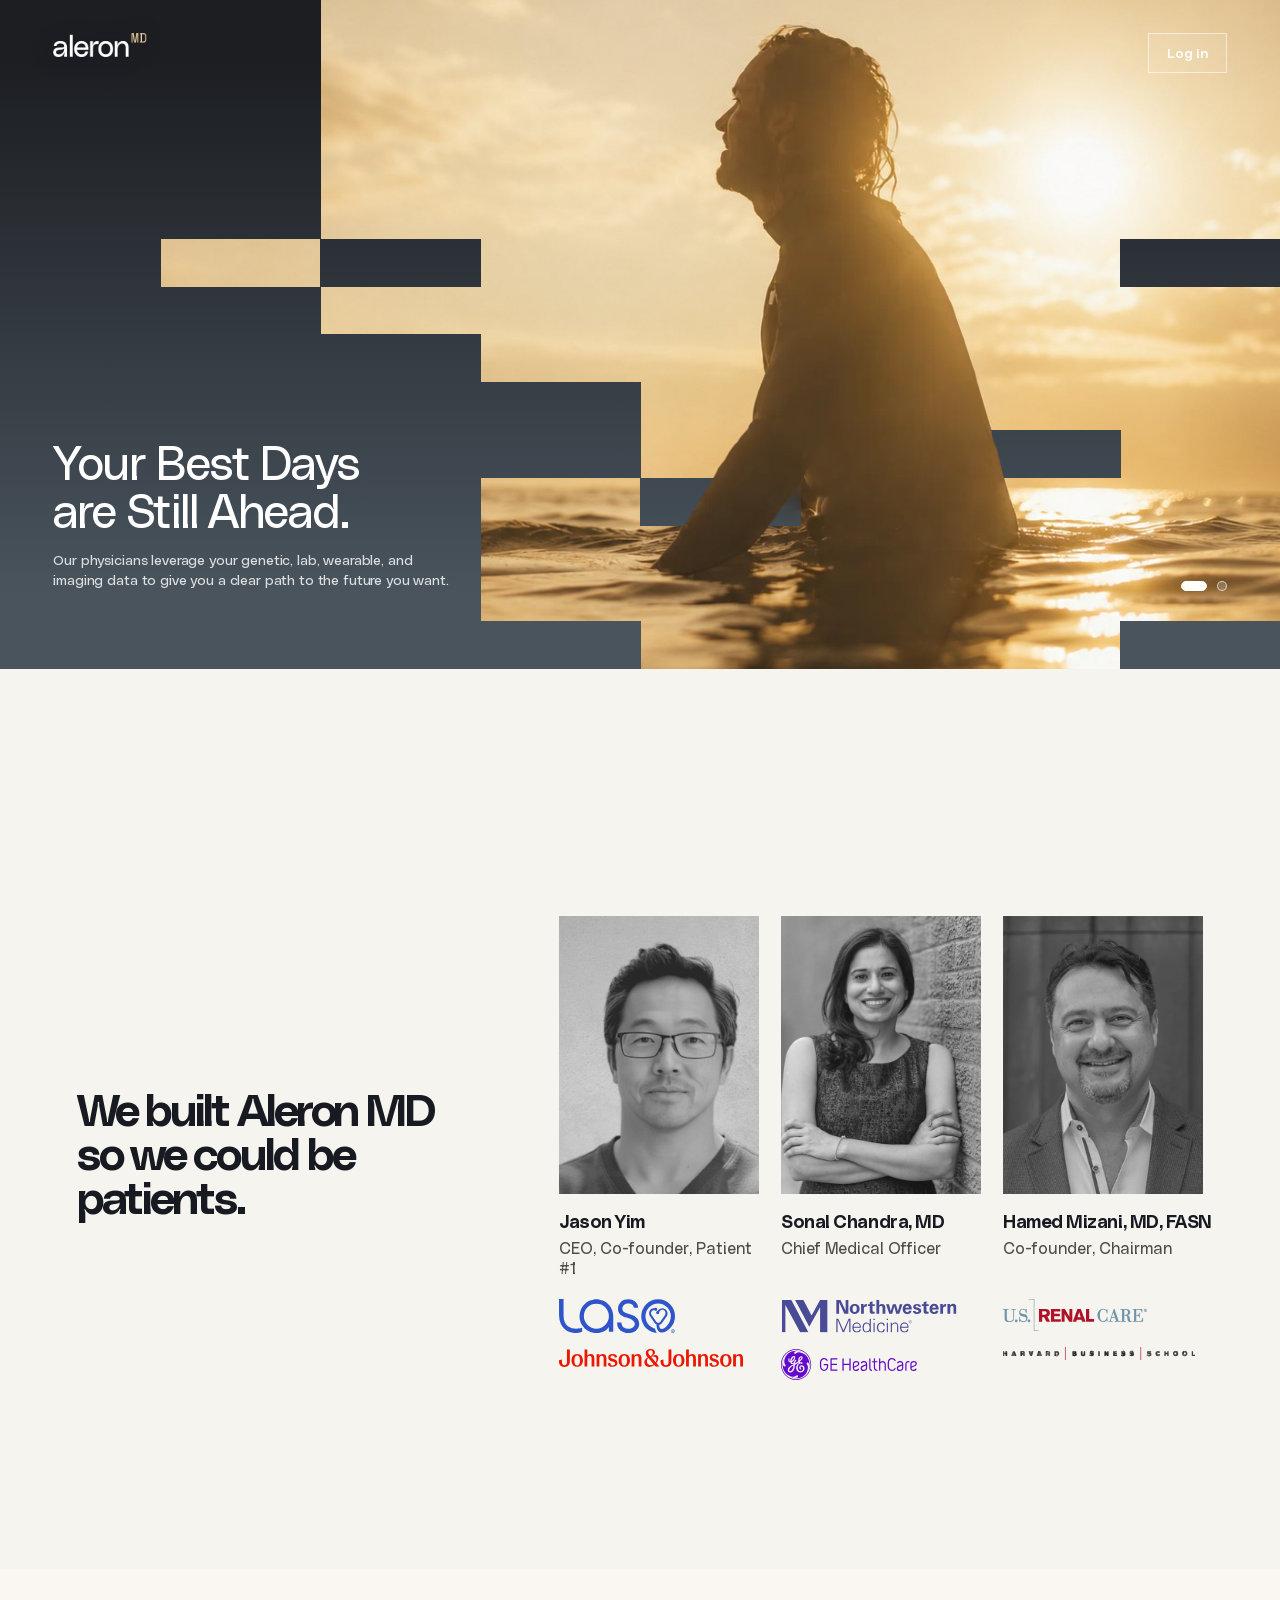
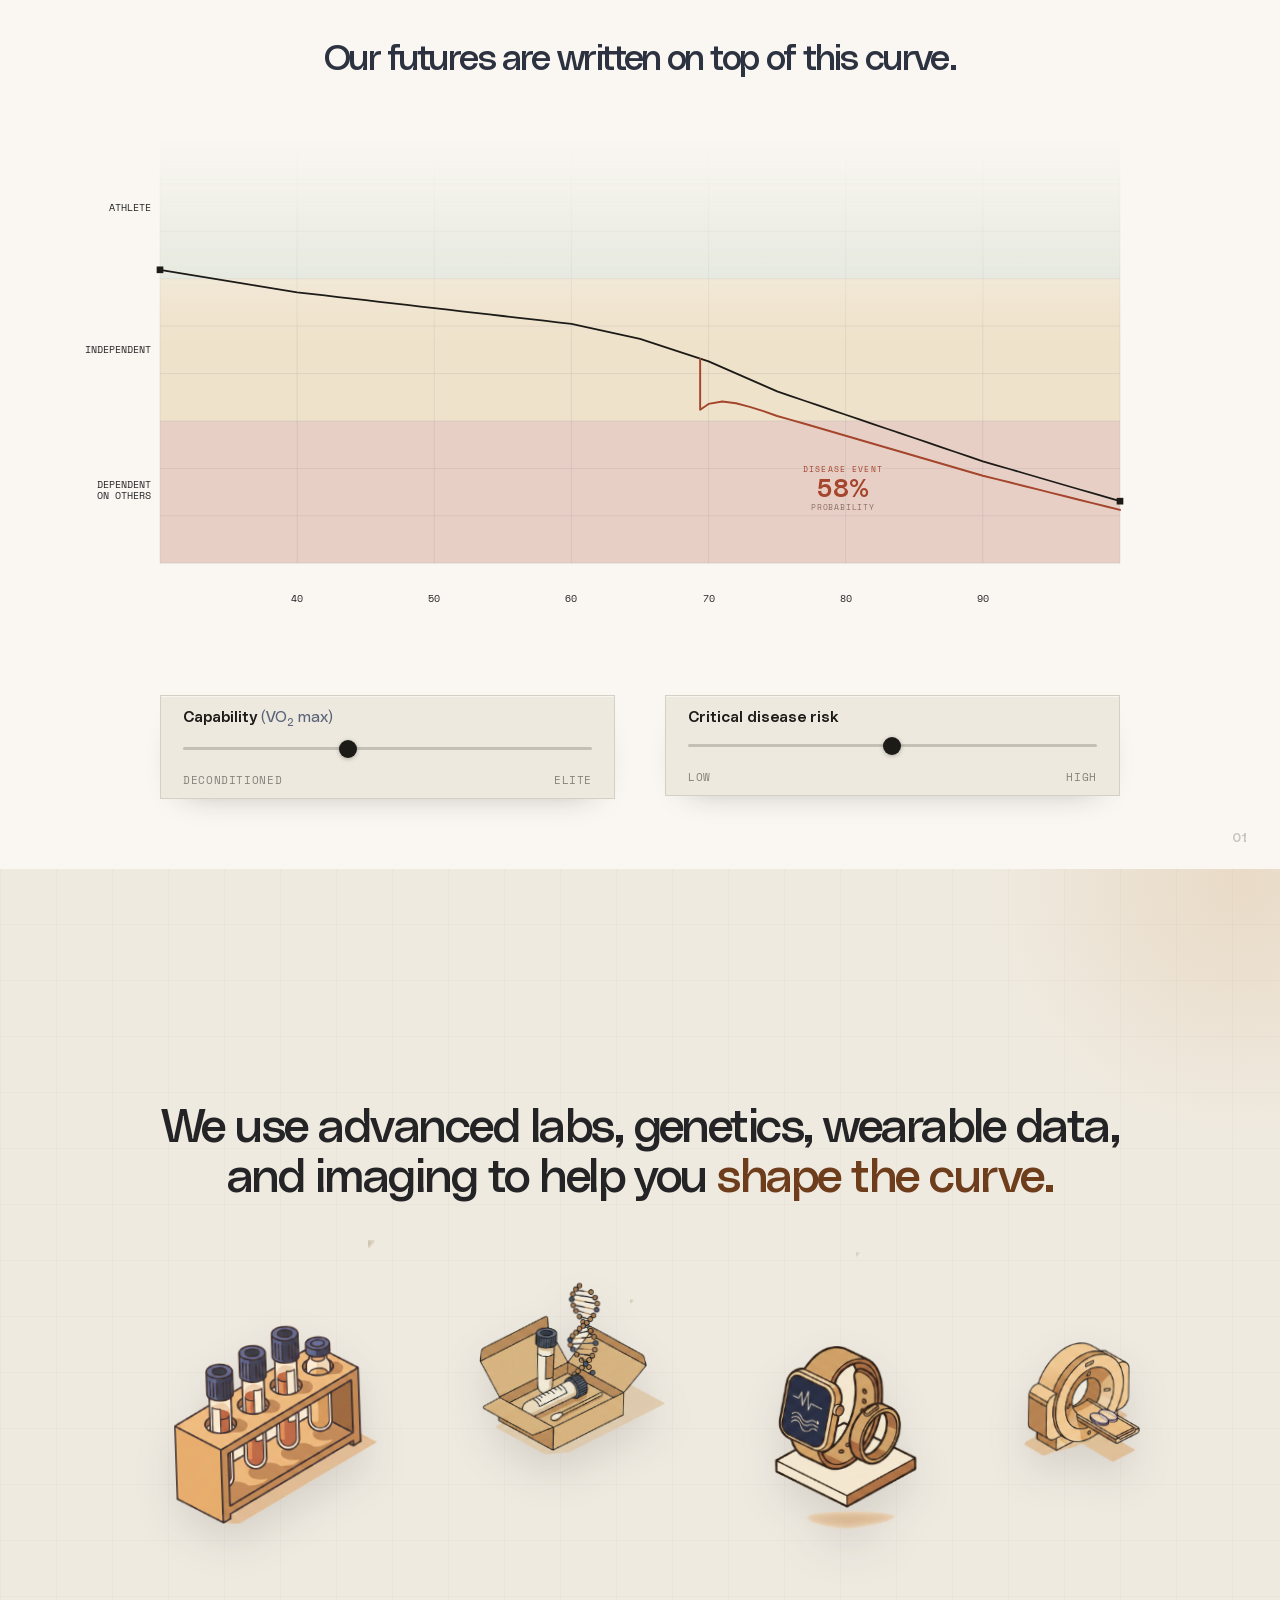
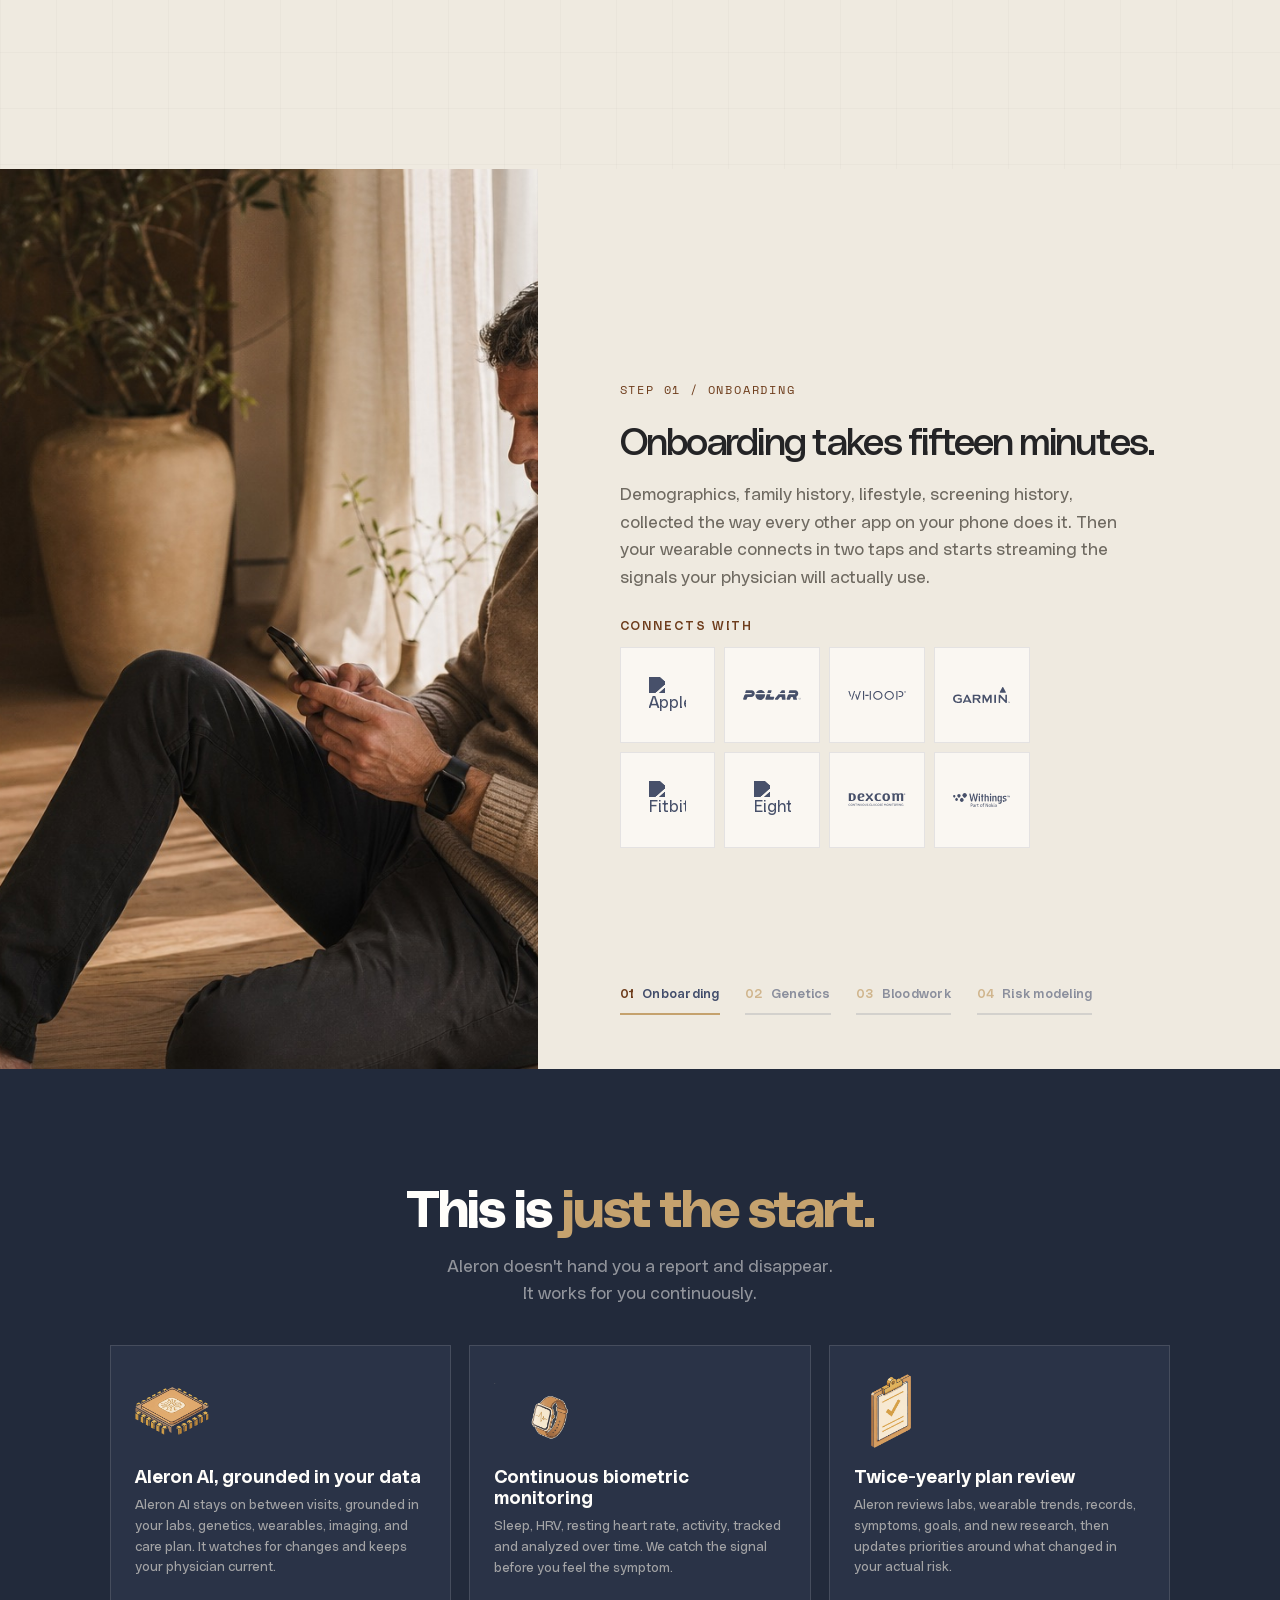
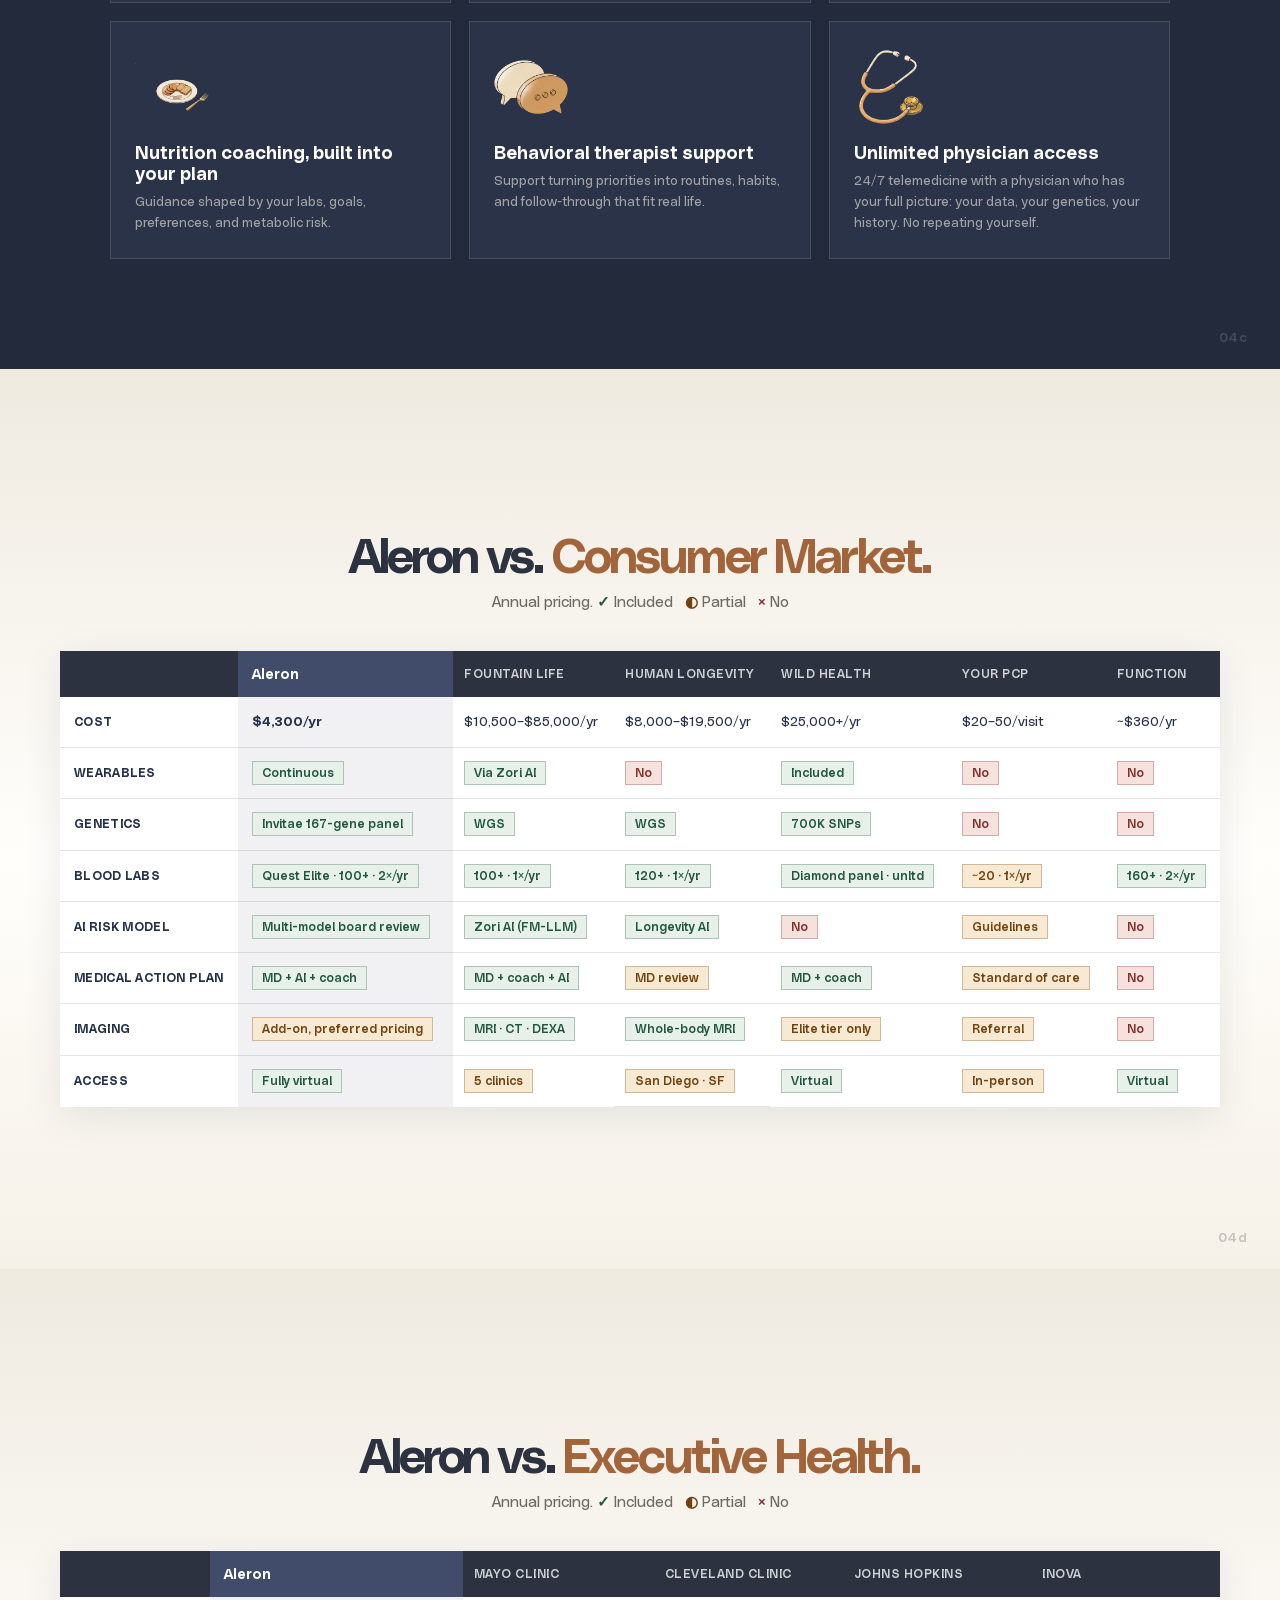
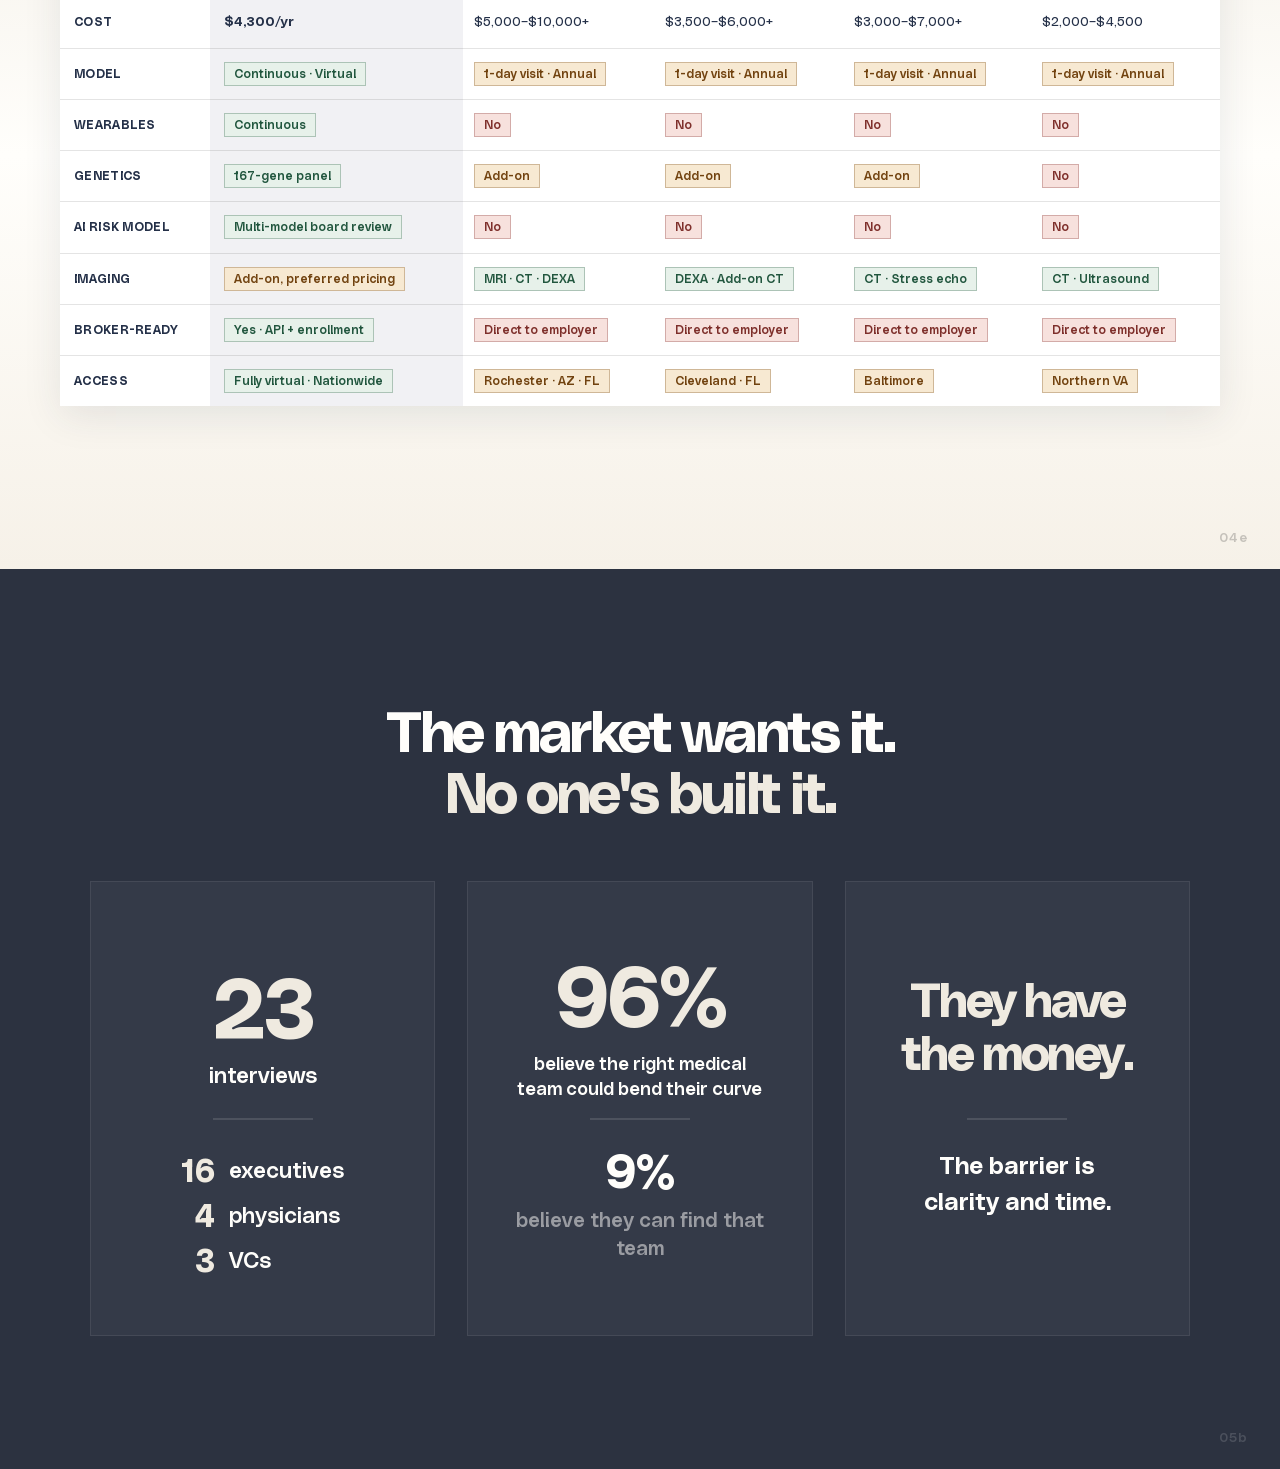
==== commit 1895f535: "Center the curve slide with even vertical padding" ====
--- a/index.html
+++ b/index.html
@@ -218,15 +218,15 @@
   }
   .curve-instrument svg.plot {
     position: absolute;
-    top: -1vh;
+    top: 5.5vh;
     left: 0;
     width: 100%;
-    height: 78vh;
+    height: 67vh;
     display: block;
   }
   .curve-instrument .head {
     position: absolute;
-    top: 8.2vh;
+    top: 7.8vh;
     left: 50%;
     transform: translateX(-50%);
     width: min(90vw, 1180px);
@@ -250,7 +250,7 @@
   .curve-instrument .endlab { font-family: var(--audit); font-size: 14px; fill: #242426; letter-spacing: 0; text-anchor: end; }
   .curve-instrument .controls {
     position: absolute;
-    bottom: 2.2vh;
+    bottom: 7.8vh;
     left: 14%;
     right: 14%;
     display: grid;
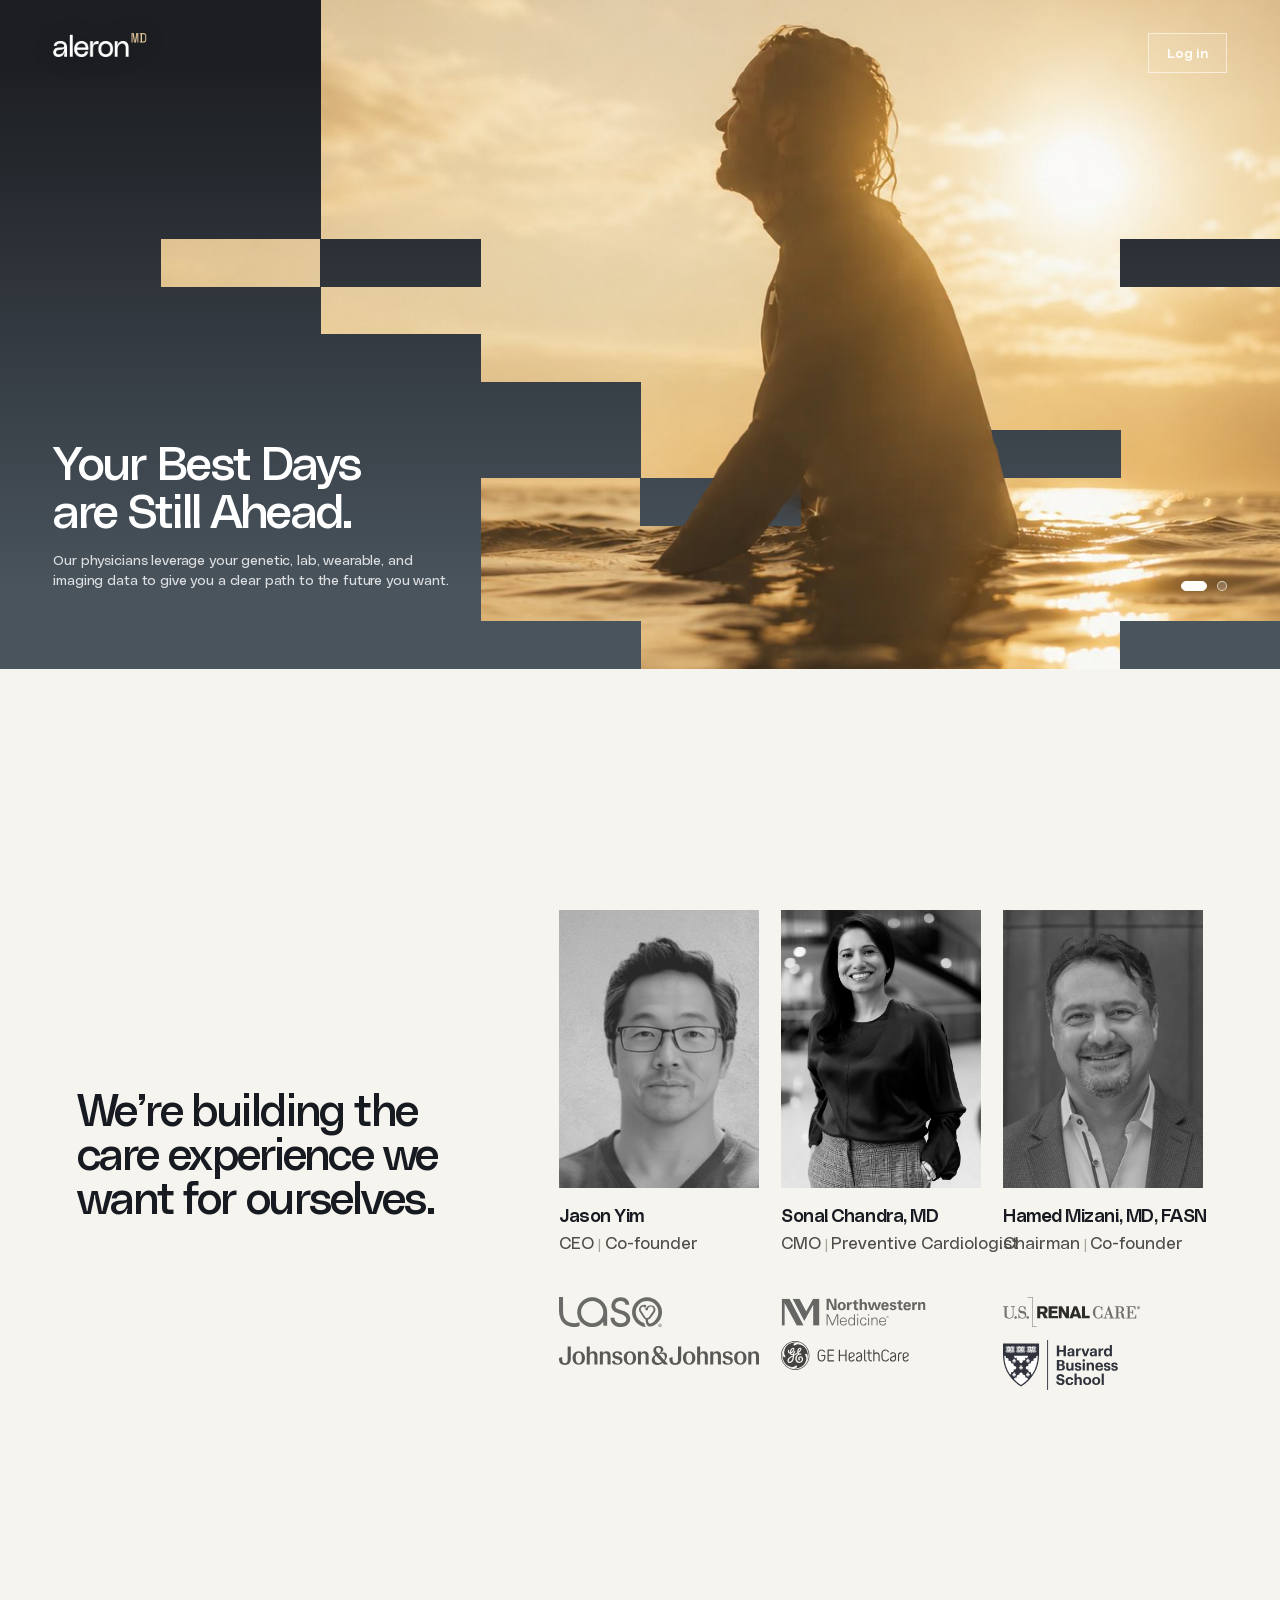
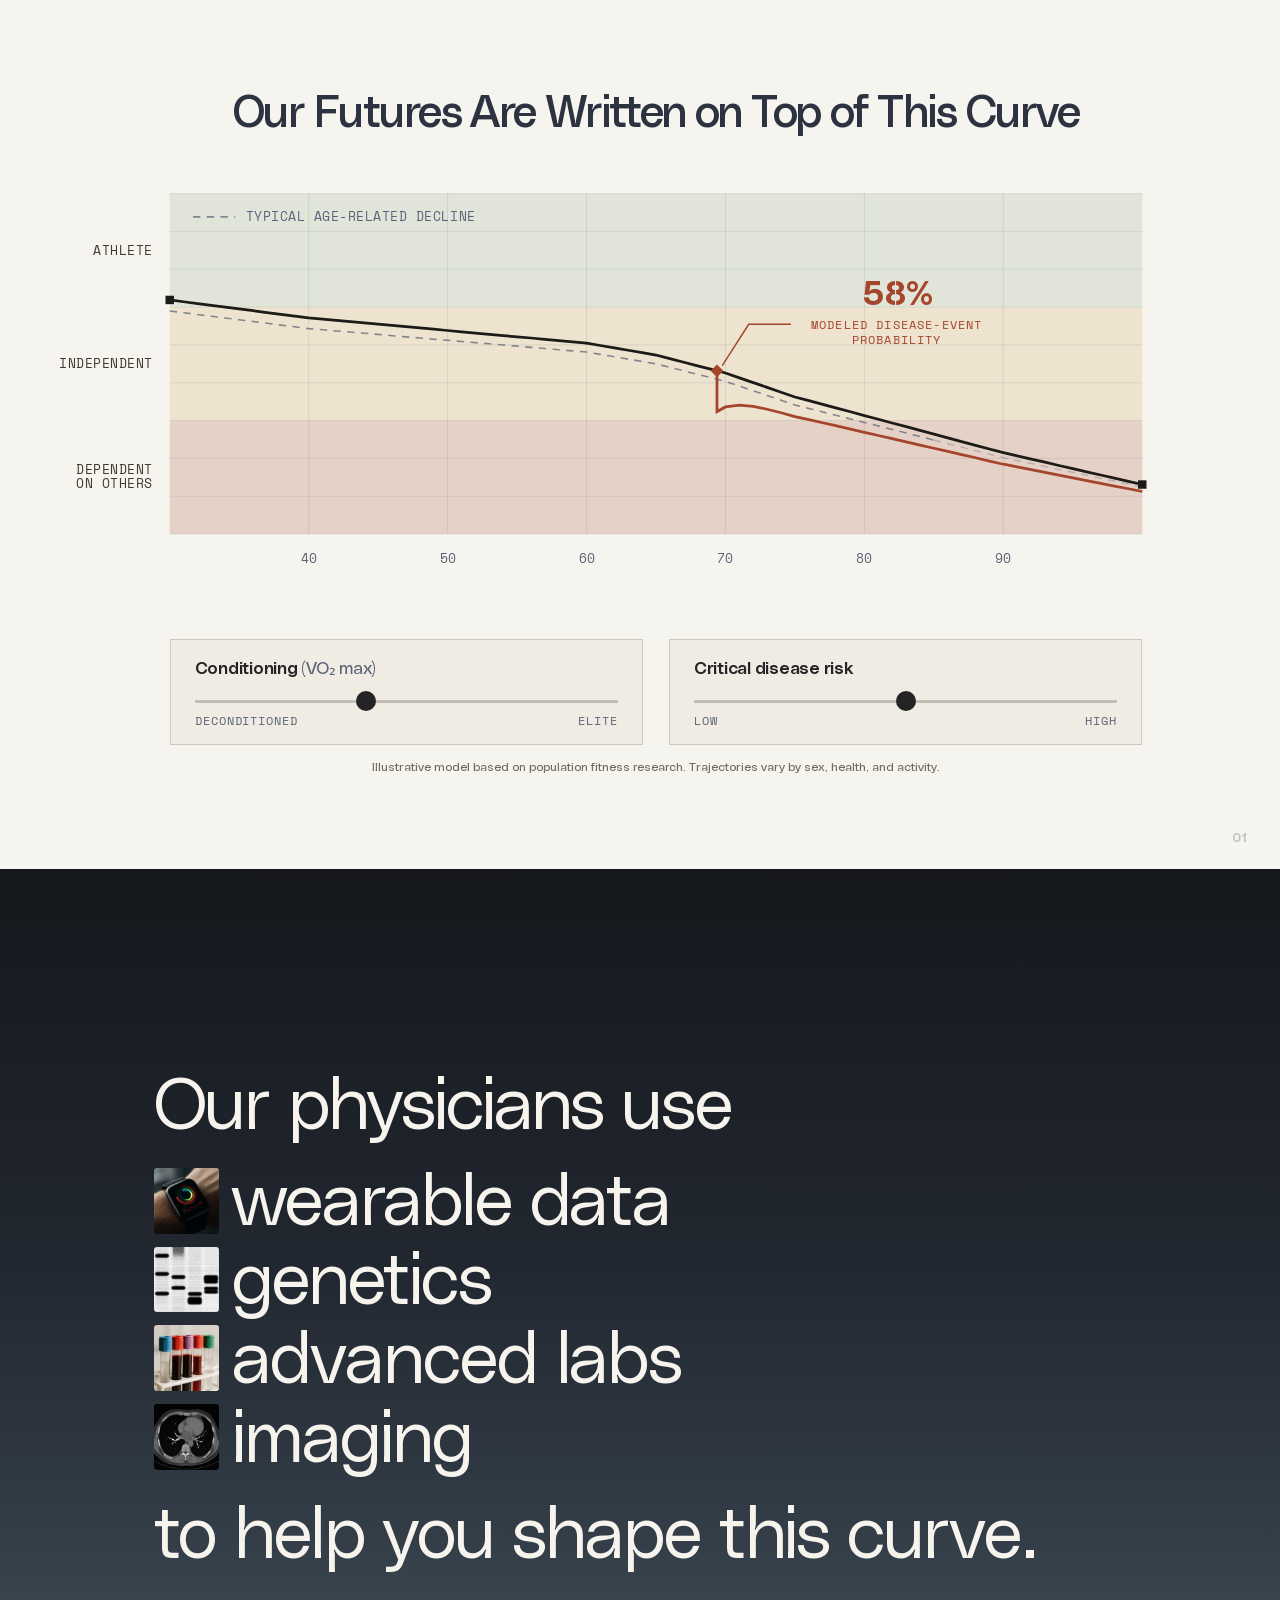
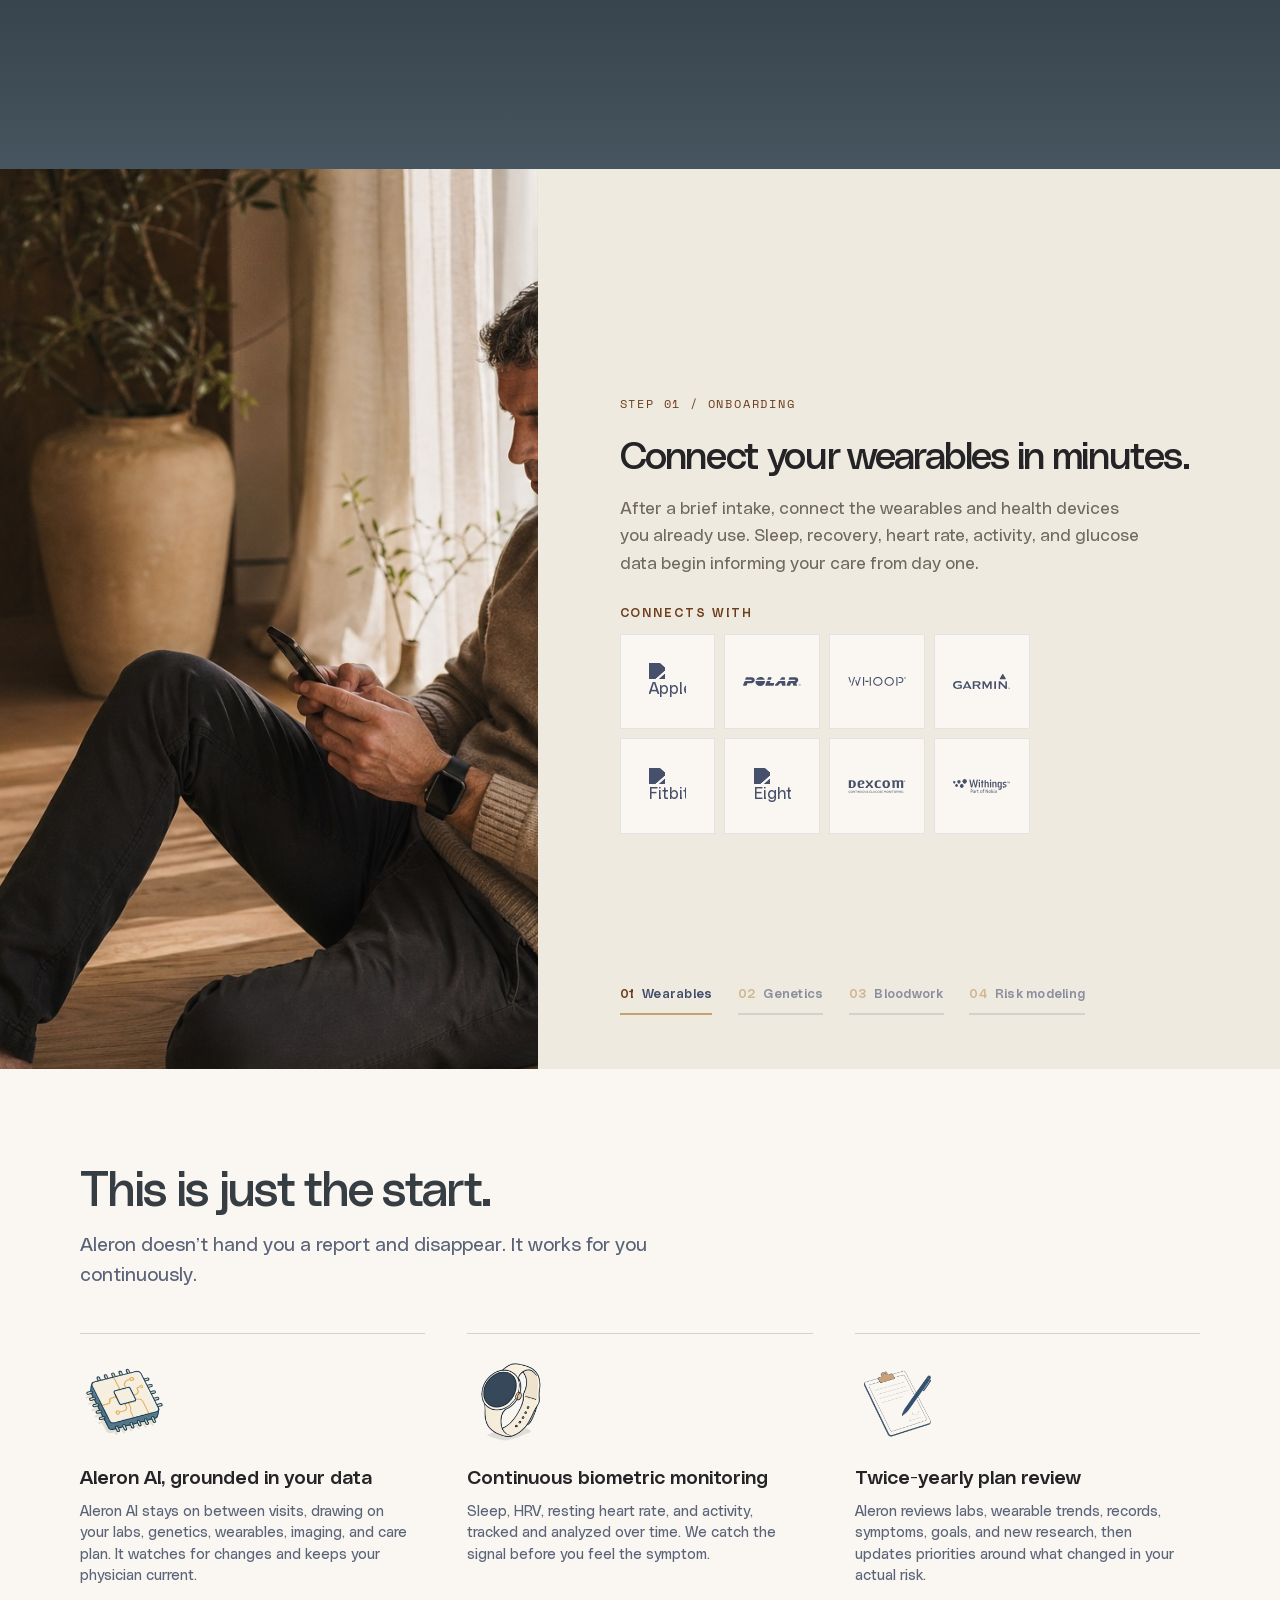
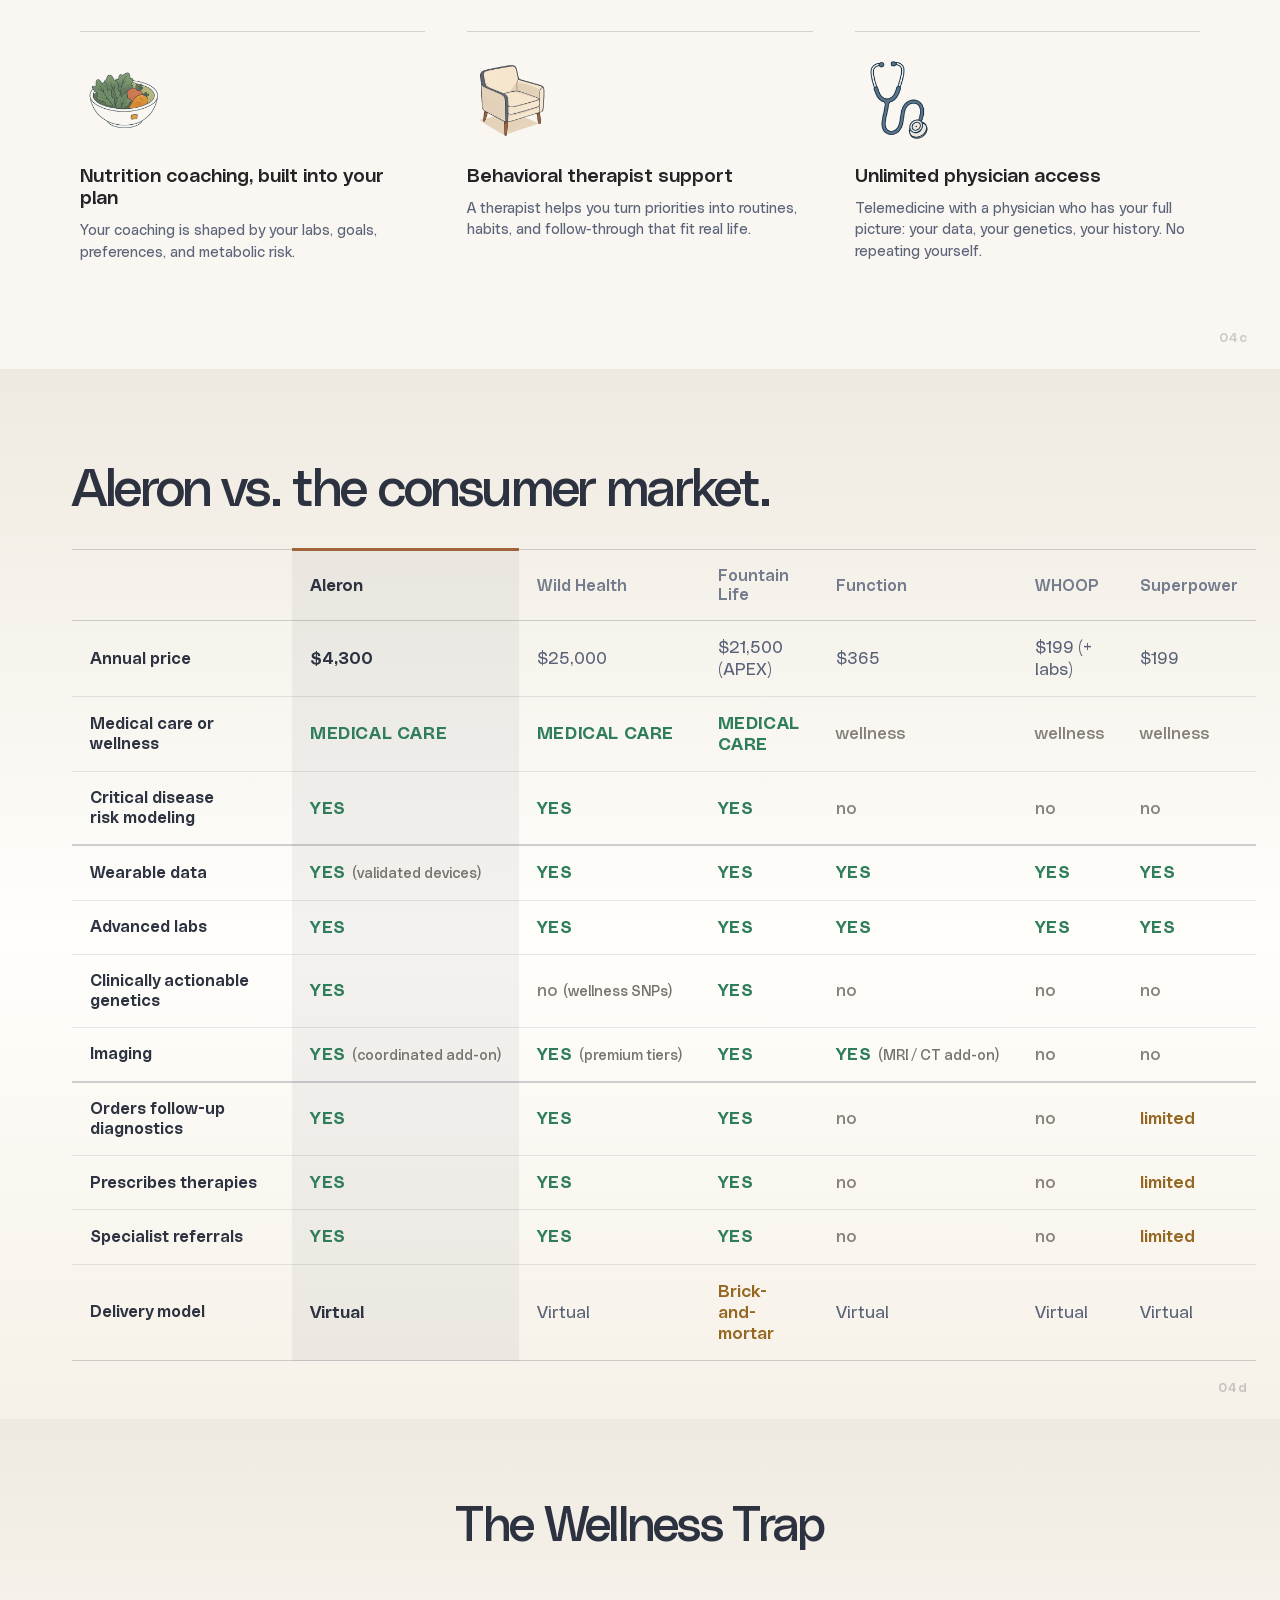
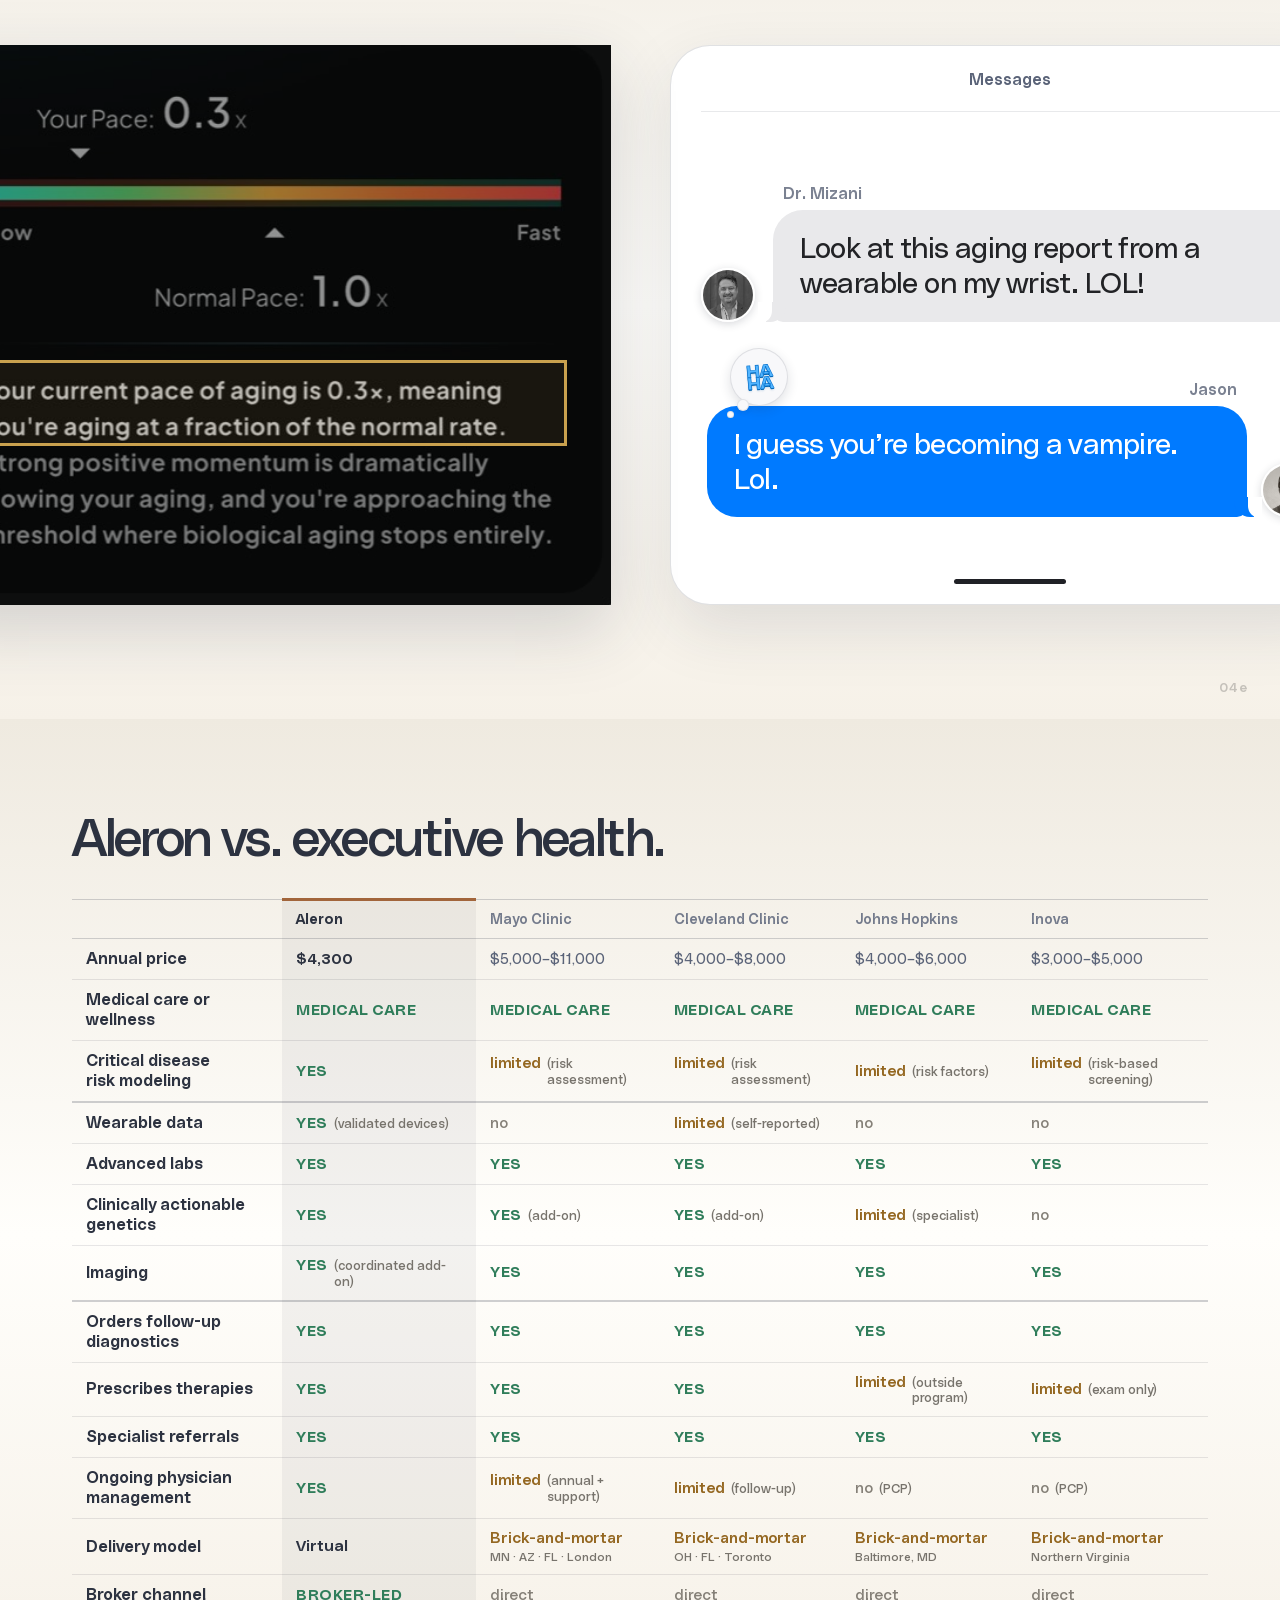
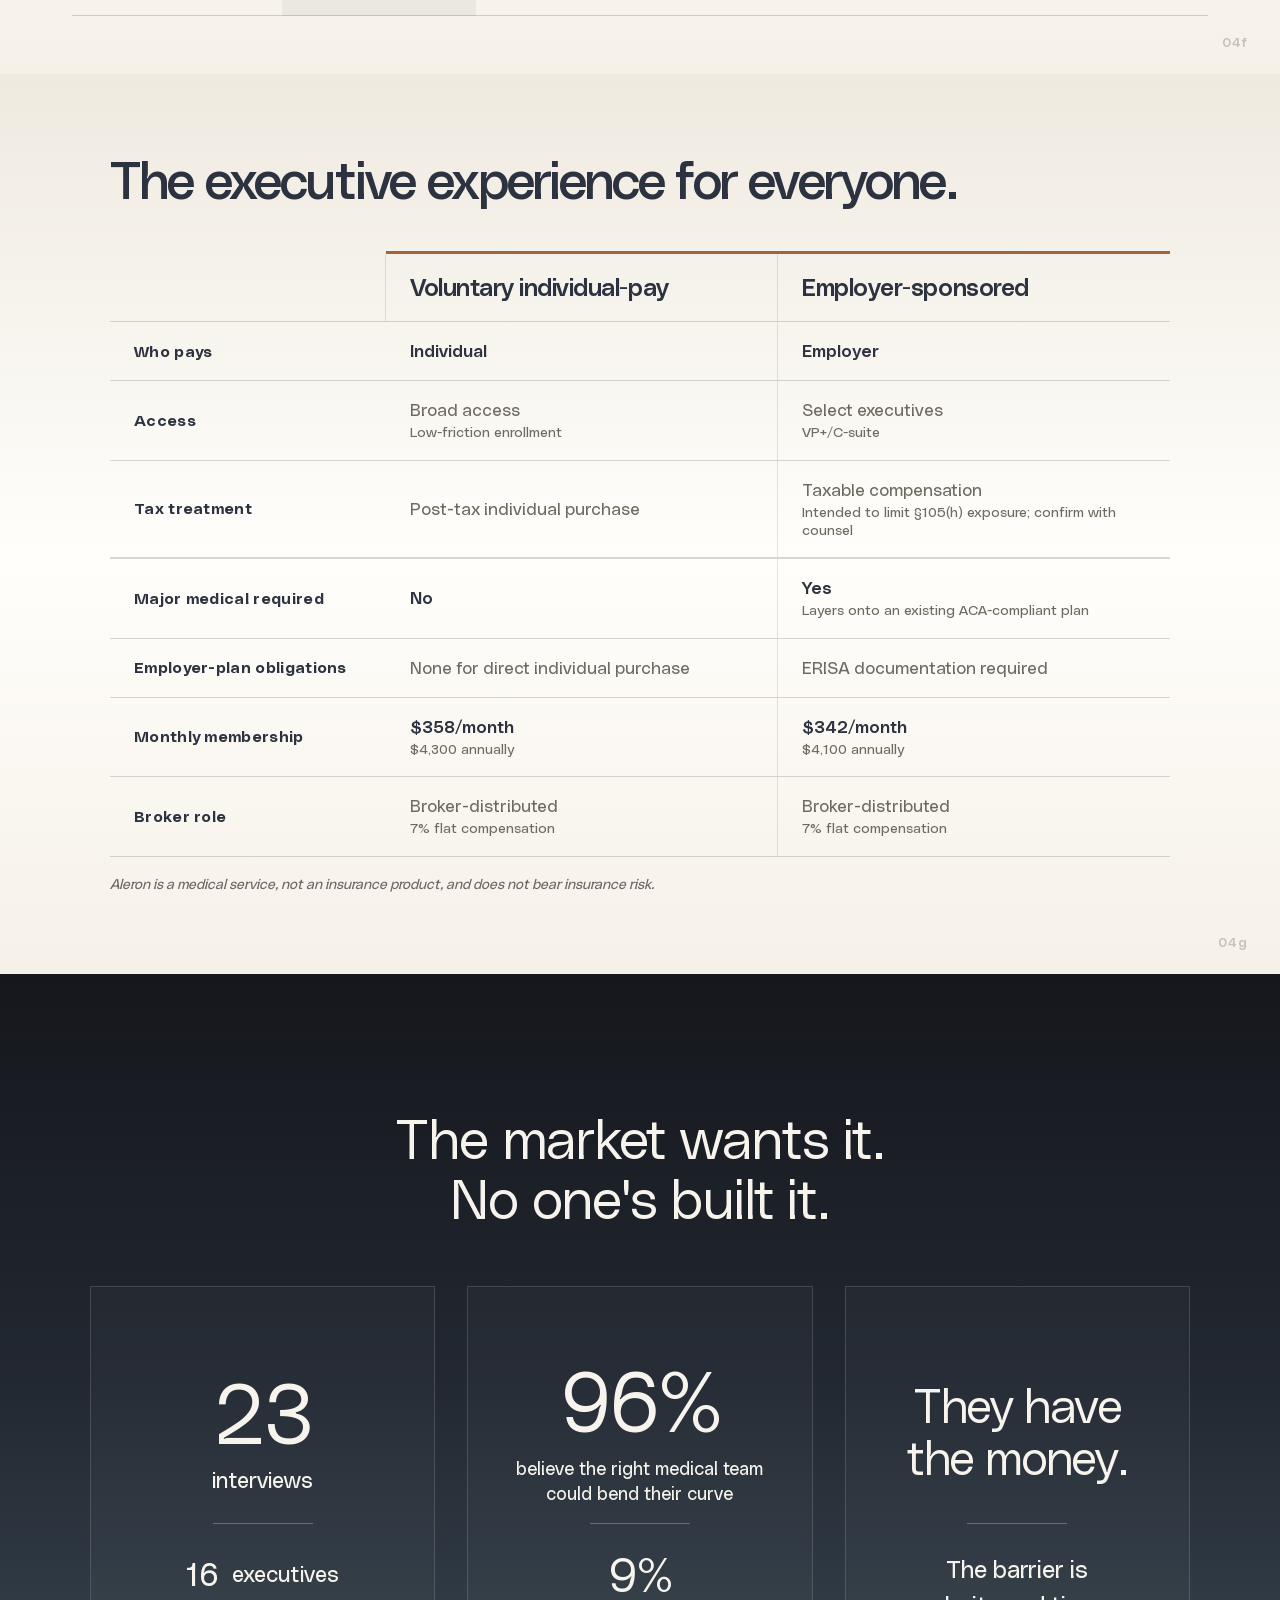
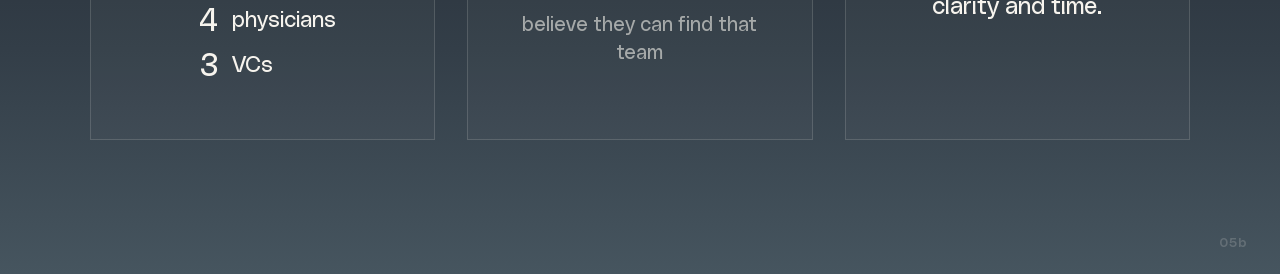
==== commit 175ddea8: "Prepare Aleron deck for presentation" ====
--- a/index.html
+++ b/index.html
@@ -24,6 +24,10 @@
   :root {
     --voice: 'PolySans', 'Hanken Grotesk', -apple-system, BlinkMacSystemFont, sans-serif;
     --audit: 'Space Mono', ui-monospace, Menlo, monospace;
+    --weight-display: 500;
+    --weight-emphasis: 600;
+    --weight-metric: 700;
+    --tracking-display: -0.035em;
     --gold: #C9A14E;
     --indigo: #252B3D;
     --page-bg: #fffefb;
@@ -78,15 +82,20 @@
   .slide-headline {
     font-family: var(--voice);
     font-size: 48px;
-    font-weight: 500;
+    font-weight: var(--weight-display);
     color: var(--navy);
     text-align: center;
-    letter-spacing: -0.045em;
+    letter-spacing: var(--tracking-display);
     line-height: 1.08;
     margin-bottom: 48px;
     max-width: 900px;
   }
   .slide-headline span { color: var(--accent); }
+  .deck-display-title {
+    font-family: var(--voice);
+    font-weight: var(--weight-display);
+    letter-spacing: var(--tracking-display);
+  }
 
   .charts-row {
     display: grid;
@@ -200,83 +209,121 @@
 
 
 
-
-  /* Website capability curve, static deck frame. Title stays; graph matches aleronmd.com. */
+  /* Simplified capability curve: website final state, adapted for a static deck slide. */
   .simple-curve-slide {
-    padding: 0;
-    background: #FAF7F2 !important;
+    padding: 68px 64px 40px;
+    background: #F6F4EE !important;
     color: var(--ink);
-    justify-content: stretch;
-    align-items: stretch;
-  }
-  .curve-instrument, .curve-instrument .track, .curve-instrument .stage {
-    position: relative;
+    justify-content: center;
+    align-items: center;
+  }
+  .simple-curve {
+    --curve-track-left: 8.928571%;
+    --curve-track-right: 8.928571%;
+    --curve-event: #A4452C;
+    width: min(1240px, calc(100vw - 96px));
+    margin: 0 auto;
+  }
+  .simple-curve-title {
+    width: calc(100% - var(--curve-track-left) - var(--curve-track-right));
+    margin: 0 var(--curve-track-right) 30px var(--curve-track-left);
+    font-family: var(--voice);
+    font-size: clamp(36px, 3.45vw, 50px);
+    font-weight: var(--weight-display);
+    line-height: 1;
+    letter-spacing: var(--tracking-display);
+    text-align: center;
+    color: var(--navy);
+  }
+  .simple-curve-plot {
+    display: block;
     width: 100%;
-    height: 100vh;
-    background: #FAF7F2;
-    overflow: hidden;
-  }
-  .curve-instrument svg.plot {
-    position: absolute;
-    top: 5.5vh;
-    left: 0;
-    width: 100%;
-    height: 67vh;
-    display: block;
-  }
-  .curve-instrument .head {
-    position: absolute;
-    top: 7.8vh;
-    left: 50%;
-    transform: translateX(-50%);
-    width: min(90vw, 1180px);
-    text-align: center;
-    z-index: 3;
-    pointer-events: none;
-  }
-  .curve-instrument #cp-title {
-    position: static;
-    margin: 0;
-    white-space: nowrap;
-    font-family: var(--voice);
-    font-weight: 500;
-    letter-spacing: -.045em;
-    line-height: 1.05;
-    color: var(--navy);
-    font-size: clamp(26px, 2.8vw, 40px);
-  }
-  .curve-instrument #cp-body, .curve-instrument .hint, .curve-instrument .cp-disc, .cp-event-readout { display: none !important; }
-  .curve-instrument .axistitle { font-family: var(--audit); font-size: 14px; fill: #242426; letter-spacing: 0; }
-  .curve-instrument .endlab { font-family: var(--audit); font-size: 14px; fill: #242426; letter-spacing: 0; text-anchor: end; }
-  .curve-instrument .controls {
-    position: absolute;
-    bottom: 7.8vh;
-    left: 14%;
-    right: 14%;
+    height: auto;
+    overflow: visible;
+  }
+  .simple-curve-controls {
+    width: calc(100% - var(--curve-track-left) - var(--curve-track-right));
+    margin: 20px var(--curve-track-right) 0 var(--curve-track-left);
     display: grid;
     grid-template-columns: 1fr 1fr;
-    gap: clamp(20px, 2.4vw, 44px);
-    align-items: start;
-    z-index: 2;
-    opacity: 1;
-  }
-  .curve-instrument .ctl {
+    gap: 26px;
+  }
+  .simple-curve-control {
+    padding: 18px 24px 15px;
+    border: 1px solid rgba(29,27,24,.16);
+    background: rgba(239,234,224,.74);
+  }
+  .simple-curve-control-name {
+    font-family: var(--voice);
+    font-size: 17px;
+    font-weight: 600;
+    letter-spacing: -.015em;
+    color: var(--ink);
+  }
+  .simple-curve-control-name span { color: #5A6378; font-weight: 400; }
+  .simple-curve input[type="range"] {
     width: 100%;
-    background: #EEE9DE;
-    border: 1px solid rgba(29,27,24,0.12);
-    border-radius: 12px;
-    padding: 12px 22px 10px;
-    box-shadow: 0 1px 0 rgba(255,255,255,0.55) inset, 0 14px 34px -24px rgba(29,27,24,0.40);
-  }
-  .curve-instrument .ctl-name { font-family: var(--voice); font-weight: 600; font-size: 15px; color: #1D1B18; }
-  .curve-instrument .ctl-sub { font-weight: 400; color: #5A6378; }
-  .curve-instrument .ctl-sub sub { font-size: 0.72em; }
-  .curve-instrument .ctl input[type=range] { -webkit-appearance: none; appearance: none; width: 100%; height: 22px; margin-top: 10px; background: transparent; cursor: pointer; }
-  .curve-instrument .ctl input[type=range]::-webkit-slider-runnable-track { height: 3px; background: rgba(29,27,24,0.20); border-radius: 2px; }
-  .curve-instrument .ctl input[type=range]::-moz-range-track { height: 3px; background: rgba(29,27,24,0.20); border-radius: 2px; }
-  .curve-instrument .ctl input[type=range]::-webkit-slider-thumb { -webkit-appearance: none; width: 18px; height: 18px; margin-top: -7.5px; border-radius: 50%; background: #1D1B18; border: none; box-shadow: 0 1px 4px rgba(29,27,24,0.30); cursor: grab; }
-  .curve-instrument .ctl input[type=range]::-moz-range-thumb { width: 18px; height: 18px; border-radius: 50%; background: #1D1B18; border: none; }
-  .curve-instrument .ctl-marks { display: flex; justify-content: space-between; font-family: var(--audit); font-size: 10.5px; letter-spacing: .06em; color: rgba(29,27,24,.5); margin-top: 8px; }
+    height: 3px;
+    margin: 22px 0 9px;
+    appearance: none;
+    -webkit-appearance: none;
+    background: rgba(29,27,24,.22);
+    outline: none;
+  }
+  .simple-curve input[type="range"]::-webkit-slider-thumb {
+    width: 20px;
+    height: 20px;
+    appearance: none;
+    -webkit-appearance: none;
+    border: 0;
+    border-radius: 50% !important;
+    background: var(--ink);
+    cursor: pointer;
+  }
+  .simple-curve input[type="range"]::-moz-range-thumb {
+    width: 20px;
+    height: 20px;
+    border: 0;
+    border-radius: 50% !important;
+    background: var(--ink);
+    cursor: pointer;
+  }
+  .simple-curve-marks {
+    display: flex;
+    justify-content: space-between;
+    font-family: var(--audit);
+    font-size: 12px;
+    letter-spacing: .08em;
+    text-transform: uppercase;
+    color: #5A6378;
+  }
+  .simple-curve-note {
+    width: calc(100% - var(--curve-track-left) - var(--curve-track-right));
+    margin: 14px var(--curve-track-right) 0 var(--curve-track-left);
+    font-size: 12px;
+    line-height: 1.45;
+    text-align: center;
+    color: #6F6A61;
+  }
+  .simple-curve .curve-zone,
+  .simple-curve .curve-age,
+  .simple-curve .curve-meta { font-family: var(--audit); }
+  .simple-curve .curve-zone { fill: #3F3A32; font-size: 12px; letter-spacing: .04em; text-transform: uppercase; }
+  .simple-curve .curve-age { fill: #5A6378; font-size: 12px; }
+  .simple-curve .curve-meta { fill: var(--curve-event); font-size: 11px; letter-spacing: .1em; }
+  .simple-curve .curve-prob { font-family: var(--voice); fill: var(--curve-event); font-size: 32px; font-weight: 700; letter-spacing: -.03em; }
+  .simple-curve .curve-event-marker { fill: var(--curve-event); }
+  .simple-curve .curve-event-leader { fill: none; stroke: var(--curve-event); stroke-width: 1.4; }
+  .simple-curve .curve-reference { fill: none; stroke: #5A6378; stroke-width: 1.5; stroke-dasharray: 7 6; opacity: .72; }
+  .simple-curve .curve-reference-extrapolated { opacity: .3; }
+  .simple-curve .curve-reference-label { font-family: var(--audit); fill: #5A6378; font-size: 12px; letter-spacing: .04em; }
+  @media (max-width: 900px) {
+    .simple-curve-slide { padding: 90px 20px 36px; min-height: 100vh; height: auto; }
+    .simple-curve { --curve-track-left: 0px; --curve-track-right: 0px; width: 100%; }
+    .simple-curve-title { margin-bottom: 24px; }
+    .simple-curve-controls { margin-top: 12px; grid-template-columns: 1fr; gap: 12px; }
+    .simple-curve-note { margin-top: 12px; }
+  }
 
   /* OPENING HERO - two-person layered carousel with scroll parallax */
   .opening-hero-scroll {
@@ -421,10 +468,10 @@
     margin: 0;
     color: var(--white);
     font-family: var(--voice);
-    font-weight: 400;
+    font-weight: var(--weight-display);
     font-size: clamp(38px, 3.703704vw, 64px);
     line-height: 1.02;
-    letter-spacing: clamp(-1.6px, -0.092593vw, -0.8px);
+    letter-spacing: var(--tracking-display);
     text-wrap: balance;
   }
   .opening-hero-copy p {
@@ -523,97 +570,58 @@
     .opening-hero-copy h1 { font-size: clamp(30px, 8.4vw, 40px); }
   }
 
-  /* Signal sources: lowercase-a warm-paper tableau */
-  .signal-sources-slide {
-    background: #EFEAE0 !important;
-    color: #242426;
-    padding: 72px 64px 68px;
-    align-items: center;
+  /* How we do it: exact landing-page section treatment */
+  .howwedoit-slide {
+    background: linear-gradient(180deg, #15171C 0%, #222831 45%, #333E48 75%, #46555F 100%) !important;
+    color: #F7F4EE;
+    padding: clamp(56px, 8vh, 96px) clamp(28px, 12vw, 214px);
+    align-items: flex-start;
     justify-content: center;
     overflow: hidden;
   }
-  .signal-sources-slide::before {
-    content: '';
-    position: absolute;
-    inset: 0;
-    background-image:
-      linear-gradient(90deg, rgba(36,36,38,0.045) 1px, transparent 1px),
-      linear-gradient(0deg, rgba(36,36,38,0.045) 1px, transparent 1px);
-    background-size: 56px 56px;
-    opacity: 0.62;
-    pointer-events: none;
-  }
-  .signal-sources-slide::after {
-    content: '';
-    position: absolute;
-    width: 42vw;
-    height: 42vw;
-    right: -18vw;
-    top: -20vw;
-    background: radial-gradient(circle, rgba(205,148,83,0.18), transparent 68%);
-    pointer-events: none;
-  }
-  .signal-sources-inner {
-    position: relative;
-    z-index: 1;
-    width: min(1180px, 92vw);
-    min-height: auto;
+  .howwedoit-inner {
+    width: 100%;
+    max-width: 1366px;
+  }
+  .howwedoit-head {
+    font-family: var(--voice);
+    font-weight: 300;
+    font-size: clamp(36px, 5.7vw, 98px);
+    line-height: 1.08;
+    letter-spacing: -0.015em;
+    color: #F7F4EE;
+    margin: 0;
+    max-width: 1366px;
+    text-align: left;
+    text-wrap: pretty;
+  }
+  .howwedoit-line {
+    display: block;
+    white-space: nowrap;
+  }
+  .howwedoit-line.is-intro { margin-bottom: 0.24em; }
+  .howwedoit-line.is-outro { margin-top: 0.24em; }
+  .howwedoit-line.is-signal {
     display: grid;
-    grid-template-rows: auto 1fr;
+    grid-template-columns: 0.9em auto;
     align-items: center;
-    gap: 32px;
-  }
-  .signal-sources-title {
-    font-family: var(--voice);
-    font-size: clamp(28px, 3.7vw, 52px);
-    line-height: 1.06;
-    letter-spacing: -0.032em;
-    font-weight: 500;
-    color: #242426;
-    max-width: min(1180px, calc(100vw - 80px));
-    margin: 0 auto;
-    text-align: center;
-    text-wrap: normal;
-  }
-  .signal-sources-title span { color: #6E3D1C; }
-  .signal-sources-title .signal-line { display: inline-block; color: #242426; white-space: nowrap; max-width: 100%; }
-  .signal-sources-title .signal-line span { color: #6E3D1C; }
-  .signal-stage {
-    position: relative;
-    height: min(40vh, 310px);
-    min-height: 260px;
-    width: 100%;
-  }
-  .signal-object {
-    position: absolute;
-    margin: 0;
-    display: grid;
-    place-items: center;
-    width: var(--w);
-    left: var(--x);
-    top: var(--y);
-    transform: translate(-50%, -50%) rotate(var(--r, 0deg));
-    transform-origin: center;
-    z-index: var(--z, 2);
-  }
-  .signal-object img {
-    width: 100%;
-    height: auto;
-    display: block;
-    filter: drop-shadow(0 18px 20px rgba(36,36,38,0.12));
-  }
-  .signal-object.labs { --x: 19%; --y: 62%; --w: 232px; --r: -2deg; --z: 2; }
-  .signal-object.genetics { --x: 40%; --y: 42%; --w: 314px; --r: 1.5deg; --z: 4; }
-  .signal-object.wearables { --x: 62%; --y: 61%; --w: 298px; --r: -1deg; --z: 5; }
-  .signal-object.imaging { --x: 81%; --y: 43%; --w: 302px; --r: 1deg; --z: 3; }
+    column-gap: 0.18em;
+    width: max-content;
+  }
+  .howwedoit-line.is-signal .howwedoit-chip { margin: 0; }
+  .howwedoit-chip {
+    display: inline-block;
+    width: 0.9em;
+    height: 0.9em;
+    object-fit: cover;
+    border-radius: 3px;
+    vertical-align: -0.1em;
+    margin: 0 0.12em;
+    background: #11141A;
+  }
   @media (max-width: 980px) {
-    .signal-sources-slide { padding: 72px 28px; }
-    .signal-sources-inner { min-height: 82vh; gap: 28px; }
-    .signal-stage { height: 48vh; min-height: 410px; }
-    .signal-object.labs { --x: 24%; --y: 29%; --w: 204px; }
-    .signal-object.genetics { --x: 72%; --y: 30%; --w: 242px; }
-    .signal-object.wearables { --x: 27%; --y: 76%; --w: 236px; }
-    .signal-object.imaging { --x: 73%; --y: 75%; --w: 248px; }
+    .howwedoit-slide { padding: clamp(56px, 8vh, 96px) 28px; }
+    .howwedoit-chip { width: 0.82em; height: 0.82em; }
   }
 
 
@@ -634,7 +642,7 @@
   --ease: cubic-bezier(.2, .7, .2, 1);
 }
 .exp-section .container { width: 100%; max-width: none; margin: 0; padding: 0; position: relative; }
-.exp-section .display { font-family: var(--voice); font-weight: 500; letter-spacing: -0.028em; line-height: 1.0; }
+.exp-section .display { font-family: var(--voice); font-weight: var(--weight-display); letter-spacing: var(--tracking-display); line-height: 1.0; }
 .exp-section .h2 { font-size: clamp(42px, 6.8vw, 88px); }
 .exp-section .lede { font-family: var(--voice); font-weight: 400; font-size: clamp(19px, 1.6vw, 22px); line-height: 1.5; color: var(--text-muted); max-width: 56ch; }
 .exp-section .fade-in { opacity: 1; transform: none; }
@@ -725,9 +733,9 @@
 }
 .exp-pane.is-active { opacity: 1; transform: translateY(0); pointer-events: auto; }
 .exp-copy h3 {
-  font-family: var(--voice); font-weight: 500;
+  font-family: var(--voice); font-weight: var(--weight-display);
   font-size: clamp(30px, 3vw, 44px); line-height: 1.02;
-  margin: 0 0 20px; max-width: none; letter-spacing: -0.045em;
+  margin: 0 0 20px; max-width: none; letter-spacing: var(--tracking-display);
   color: var(--ink);
   white-space: nowrap;
 }
@@ -982,7 +990,7 @@
   max-width: 1060px !important;
 }
 .comparison-alt.comparison-approved table {
-  font-size: 15px !important;
+  font-size: 16px !important;
 }
 .comparison-alt.comparison-approved th {
   padding: 20px 18px !important;
@@ -1032,6 +1040,292 @@
 .comparison-alt.comparison-approved td:nth-child(2) { padding: 15px 14px !important; }
 .comparison-alt.comparison-approved span[style*="background"] { padding: 4px 9px !important; white-space: nowrap !important; }
 
+/* Editorial comparison pass: let the Aleron column carry the signal. */
+.comparison-alt.comparison-approved {
+  align-items: flex-start !important;
+  padding: 104px 72px 58px !important;
+}
+.comparison-alt.comparison-approved > div:first-child {
+  max-width: 1320px !important;
+  margin: 0 auto !important;
+  text-align: left !important;
+}
+.comparison-approved .comparison-title {
+  max-width: none;
+  font-size: 52px !important;
+  line-height: 1.02 !important;
+  letter-spacing: -0.035em;
+  margin-bottom: 44px;
+}
+.comparison-alt.comparison-approved table {
+  border-collapse: collapse !important;
+  background: transparent !important;
+  box-shadow: none !important;
+  font-size: 16px !important;
+}
+.comparison-alt.comparison-approved th {
+  background: transparent !important;
+  border-top: 1px solid rgba(37,43,61,0.20);
+  border-bottom: 1px solid rgba(37,43,61,0.20);
+  color: #747B8C !important;
+  font-size: 15px !important;
+  font-weight: 600 !important;
+  letter-spacing: 0 !important;
+  line-height: 1.2;
+  padding: 18px 14px !important;
+  text-transform: none !important;
+}
+.comparison-alt.comparison-approved th:nth-child(2) {
+  background: rgba(37,43,61,0.055) !important;
+  border-top: 3px solid var(--teal) !important;
+  color: var(--navy) !important;
+  font-size: 15.5px !important;
+  font-weight: 700 !important;
+}
+.comparison-alt.comparison-approved td {
+  background: transparent !important;
+  border-bottom: 1px solid rgba(37,43,61,0.11) !important;
+  color: #5A6378 !important;
+  font-size: 16px !important;
+  line-height: 1.25;
+  padding: 17px 14px !important;
+}
+.comparison-alt.comparison-approved td:first-child {
+  color: var(--navy) !important;
+  font-size: 15px !important;
+  font-weight: 650 !important;
+  letter-spacing: 0 !important;
+  padding-left: 0 !important;
+  text-transform: none !important;
+}
+.comparison-alt.comparison-approved th:first-child {
+  padding-left: 0 !important;
+}
+.comparison-alt.comparison-approved td:nth-child(2) {
+  background: rgba(37,43,61,0.055) !important;
+  color: var(--navy) !important;
+  font-weight: 650 !important;
+}
+.comparison-alt.comparison-approved tbody tr:last-child td {
+  border-bottom: 1px solid rgba(37,43,61,0.20) !important;
+}
+.comparison-alt.comparison-approved span[style*="background"] {
+  background: transparent !important;
+  border: 0 !important;
+  color: inherit !important;
+  font-size: 16px !important;
+  font-weight: inherit !important;
+  padding: 0 !important;
+}
+
+/* Market comparisons: audience-scale copy and a shared status grammar. */
+.comparison-alt.comparison-approved.market-comparison {
+  padding-top: 92px !important;
+}
+.comparison-alt.comparison-approved.market-comparison .comparison-title {
+  margin-bottom: 34px;
+}
+.comparison-alt.comparison-approved.market-comparison th,
+.comparison-alt.comparison-approved.market-comparison td {
+  font-size: 17px !important;
+  padding: 16px 18px !important;
+  white-space: normal !important;
+}
+.comparison-alt.comparison-approved.market-comparison th {
+  font-size: 16px !important;
+}
+.comparison-alt.comparison-approved.market-comparison th:first-child,
+.comparison-alt.comparison-approved.market-comparison td:first-child {
+  min-width: 220px !important;
+  width: 220px !important;
+}
+.comparison-alt.comparison-approved.market-comparison td:first-child {
+  font-size: 16px !important;
+}
+.comparison-alt.comparison-approved.market-comparison th:nth-child(2) {
+  min-width: 190px !important;
+}
+.comparison-alt.comparison-approved.market-comparison .status {
+  display: inline-flex;
+  align-items: baseline;
+  gap: 6px;
+  font-weight: 650;
+  white-space: nowrap;
+}
+.comparison-alt.comparison-approved.market-comparison .status-yes,
+.comparison-alt.comparison-approved.market-comparison .model-medical {
+  color: #2F7D5A;
+  font-weight: 700;
+  letter-spacing: 0.035em;
+  text-transform: uppercase;
+}
+.comparison-alt.comparison-approved.market-comparison .status-no {
+  color: #858078;
+  font-weight: 500;
+  text-transform: lowercase;
+}
+.comparison-alt.comparison-approved.market-comparison .status-limited {
+  color: #946721;
+  font-weight: 600;
+  text-transform: lowercase;
+}
+.comparison-alt.comparison-approved.market-comparison .delivery-physical {
+  color: #946721;
+  font-weight: 600;
+}
+.comparison-alt.comparison-approved.market-comparison .status-qualifier {
+  color: #77736C;
+  font-size: 0.84em;
+  font-weight: 500;
+  letter-spacing: 0;
+  text-transform: none;
+}
+.comparison-alt.comparison-approved.market-comparison .model-wellness {
+  color: #858078;
+  font-weight: 500;
+  text-transform: lowercase;
+}
+.comparison-alt.comparison-approved.market-comparison tr.section-break td {
+  border-top: 2px solid rgba(37,43,61,0.22) !important;
+}
+.comparison-alt.comparison-approved.executive-market {
+  padding-top: 92px !important;
+}
+.comparison-alt.comparison-approved.executive-market .comparison-title {
+  font-size: 52px !important;
+  margin-bottom: 34px;
+}
+.comparison-alt.comparison-approved.executive-market th,
+.comparison-alt.comparison-approved.executive-market td {
+  font-size: 15px !important;
+  padding: 10px 14px !important;
+}
+.comparison-alt.comparison-approved.executive-market th {
+  font-size: 14px !important;
+}
+.comparison-alt.comparison-approved.executive-market th:first-child,
+.comparison-alt.comparison-approved.executive-market td:first-child {
+  min-width: 210px !important;
+  width: 210px !important;
+}
+.comparison-alt.comparison-approved.executive-market .status {
+  white-space: normal;
+}
+.comparison-alt.comparison-approved.executive-market .delivery-location {
+  color: #77736C;
+  display: block;
+  font-size: 0.78em;
+  font-weight: 500;
+  line-height: 1.15;
+  margin-top: 3px;
+}
+.aleron-model-slide {
+  background: var(--deck-light-bg);
+  color: var(--navy);
+  padding: 78px 74px;
+}
+.aleron-model-inner {
+  margin: 0 auto;
+  max-width: 1060px;
+  width: 100%;
+}
+.aleron-model-title {
+  font-family: var(--voice);
+  font-size: 52px;
+  font-weight: var(--weight-display);
+  letter-spacing: var(--tracking-display);
+  line-height: 1.01;
+  margin: 0;
+}
+.aleron-model-table {
+  border-collapse: collapse;
+  margin-top: 44px;
+  table-layout: fixed;
+  text-align: left;
+  width: 100%;
+}
+.aleron-model-table th,
+.aleron-model-table td {
+  border-bottom: 1px solid var(--border-strong);
+  padding: 18px 24px;
+  vertical-align: middle;
+}
+.aleron-model-table thead th {
+  border-top: 3px solid var(--rust);
+  font-family: var(--voice);
+  font-size: 24px;
+  font-weight: var(--weight-emphasis);
+  letter-spacing: -0.02em;
+  padding-bottom: 20px;
+  padding-top: 20px;
+}
+.aleron-model-table thead th:first-child {
+  border-top-color: transparent;
+  width: 26%;
+}
+.aleron-model-table thead th + th,
+.aleron-model-table tbody td + td {
+  border-left: 1px solid var(--border);
+}
+.aleron-model-table tbody th {
+  font-size: 15.5px;
+  font-weight: 700;
+  letter-spacing: 0.02em;
+  line-height: 1.25;
+  width: 26%;
+}
+.aleron-model-table tbody td {
+  color: var(--text-muted);
+  font-size: 17px;
+  line-height: 1.3;
+}
+.aleron-model-table tbody tr:nth-child(4) th,
+.aleron-model-table tbody tr:nth-child(4) td {
+  border-top: 2px solid var(--border-strong);
+}
+.aleron-model-table strong {
+  color: var(--navy);
+  font-weight: var(--weight-emphasis);
+}
+.aleron-model-table small {
+  color: var(--text-muted);
+  display: block;
+  font-size: 14px;
+  line-height: 1.25;
+  margin-top: 3px;
+}
+.aleron-model-note {
+  color: var(--text-muted);
+  font-size: 14px;
+  font-style: italic;
+  line-height: 1.35;
+  margin: 18px 0 0;
+}
+/* Open editorial grids replace boxed feature and evidence tiles. */
+.continuity-grid {
+  background: transparent !important;
+  border: 0 !important;
+  gap: 34px 42px !important;
+  margin-top: 44px !important;
+}
+.continuity-grid > div {
+  background: transparent !important;
+  border-top: 1px solid rgba(37,43,61,0.18);
+  padding: 24px 10px 10px 0 !important;
+}
+.continuity-grid > div > img {
+  height: 88px !important;
+  margin-bottom: 20px !important;
+  width: 88px !important;
+}
+.continuity-grid > div > div:nth-child(2) {
+  font-size: 19px !important;
+  line-height: 1.18;
+}
+.continuity-grid > div > div:nth-child(3) {
+  font-size: 14.5px !important;
+  line-height: 1.48 !important;
+}
 </style>
 <style>
   .team-proof-slide {
@@ -1051,8 +1345,8 @@
     font-family: var(--voice);
     font-size: clamp(42px, 3.5vw, 54px);
     line-height: .98;
-    letter-spacing: -.05em;
-    font-weight: 680;
+    letter-spacing: var(--tracking-display);
+    font-weight: var(--weight-display);
   }
   .team-proof-people {
     display: grid;
@@ -1075,37 +1369,60 @@
     font-size: clamp(17px, 1.42vw, 21px);
     line-height: 1.05;
     letter-spacing: -.025em;
-    font-weight: 680;
+    font-weight: var(--weight-emphasis);
     white-space: nowrap;
   }
   .team-proof-role {
     margin-top: 8px;
-    min-height: 42px;
-    font-size: 16px;
+    min-height: 46px;
+    font-size: 17px;
+    font-weight: 400;
     line-height: 1.25;
     color: #4F4D48;
+    white-space: nowrap;
+  }
+  .team-proof-separator {
+    display: inline-block;
+    margin: 0 .28em;
+    font-size: .78em;
+    font-weight: 400;
+    opacity: .48;
+    vertical-align: .06em;
   }
   .team-proof-logos {
-    min-height: 94px;
+    min-height: 102px;
     margin-top: 18px;
     display: flex;
     flex-direction: column;
     align-items: flex-start;
     justify-content: flex-start;
-    gap: 16px;
+    gap: 13px;
   }
   .team-proof-logos img {
     display: block;
-    width: auto;
-    max-width: 82%;
-    max-height: 34px;
+    width: 190px;
+    height: 30px;
+    max-width: 100%;
     object-fit: contain;
     object-position: left center;
-  }
-  .team-proof-logos .logo-wide { max-width: 92%; }
-  .team-proof-logos .logo-ge { max-width: 68%; }
-  .team-proof-logos .logo-usrc { max-width: 72%; }
-  .team-proof-logos .logo-hbs { max-width: 96%; }
+    filter: grayscale(1) contrast(1.12);
+    opacity: .84;
+  }
+  .team-proof-logos img.logo-laso { width: 112px; }
+  .team-proof-logos img.logo-jnj { width: 208px; }
+  .team-proof-logos img.logo-northwestern { width: 145px; }
+  .team-proof-logos img.logo-ge { width: 128px; }
+  .team-proof-logos img.logo-usrc {
+    width: 142px;
+    filter: grayscale(1) brightness(.72) contrast(1.18);
+    opacity: .9;
+  }
+  .team-proof-logos img.logo-hbs {
+    width: 116px;
+    height: 50px;
+    filter: none;
+    opacity: .94;
+  }
   @media (max-width: 900px) {
     .team-proof-slide { height: auto; min-height: 100vh; grid-template-columns: 1fr; padding: 100px 24px 48px; }
     .team-proof-title { max-width: 560px; }
@@ -1155,34 +1472,34 @@
 </section>
 
 <!-- FOUNDING TEAM -->
-<section class="slide team-proof-slide" data-logo-tone="dark" aria-label="Aleron founding team">
-  <h2 class="team-proof-title">We built Aleron MD<br>so we could be<br>patients.</h2>
+<section class="slide team-proof-slide" data-logo-tone="dark" data-sources="Focus Cardiology physician profile; Rush University faculty and cardiology research profiles, accessed August 2026" aria-label="Aleron founding team">
+  <h2 class="team-proof-title">We’re building the<br>care experience we<br>want for ourselves.</h2>
   <div class="team-proof-people">
     <article class="team-proof-person">
       <img class="team-proof-portrait" src="assets/team/jason-paper.png?v=team1" alt="Jason Yim">
       <div class="team-proof-name">Jason Yim</div>
-      <div class="team-proof-role">CEO, Co-founder, Patient #1</div>
+      <div class="team-proof-role">CEO<span class="team-proof-separator" aria-hidden="true">|</span>Co-founder</div>
       <div class="team-proof-logos" aria-label="Jason Yim experience">
-        <img class="logo-wide" src="assets/team-logos/laso-official.svg?v=team2" alt="LASO Health">
-        <img class="logo-wide" src="assets/team-logos/johnson-and-johnson.svg?v=team2" alt="Johnson &amp; Johnson">
+        <img class="logo-laso" src="assets/team-logos/laso-official.svg?v=team2" alt="LASO Health">
+        <img class="logo-jnj" src="assets/team-logos/johnson-and-johnson.svg?v=team2" alt="Johnson &amp; Johnson">
       </div>
     </article>
     <article class="team-proof-person">
-      <img class="team-proof-portrait" src="assets/team/sonal-paper.png?v=team1" alt="Sonal Chandra, MD">
+      <img class="team-proof-portrait" src="assets/team/sonal-paper.png?v=team2" alt="Sonal Chandra, MD">
       <div class="team-proof-name">Sonal Chandra, MD</div>
-      <div class="team-proof-role">Chief Medical Officer</div>
+      <div class="team-proof-role" aria-label="Chief Medical Officer and Preventive Cardiologist">CMO<span class="team-proof-separator" aria-hidden="true">|</span>Preventive Cardiologist</div>
       <div class="team-proof-logos" aria-label="Dr. Sonal Chandra experience">
-        <img class="logo-wide" src="assets/team-logos/northwestern.svg?v=team1" alt="Northwestern Medicine">
+        <img class="logo-northwestern" src="assets/team-logos/northwestern.svg?v=team1" alt="Northwestern Medicine">
         <img class="logo-ge" src="assets/team-logos/ge-healthcare.svg?v=team1" alt="GE HealthCare">
       </div>
     </article>
     <article class="team-proof-person">
       <img class="team-proof-portrait" src="assets/team/hamed-paper.png?v=team1" alt="Hamed Mizani, MD, FASN">
       <div class="team-proof-name">Hamed Mizani, MD, FASN</div>
-      <div class="team-proof-role">Co-founder, Chairman</div>
+      <div class="team-proof-role">Chairman<span class="team-proof-separator" aria-hidden="true">|</span>Co-founder</div>
       <div class="team-proof-logos" aria-label="Dr. Hamed Mizani experience">
         <img class="logo-usrc" src="assets/team-logos/us-renal-care.svg?v=team1" alt="U.S. Renal Care">
-        <img class="logo-hbs" src="assets/team-logos/hbs.svg?v=team1" alt="Harvard Business School">
+        <img class="logo-hbs" src="assets/team-logos/hbs-primary.svg?v=team2" alt="Harvard Business School">
       </div>
     </article>
   </div>
@@ -1190,69 +1507,43 @@
 
 <!-- SLIDE 1 -->
 <div class="slide simple-curve-slide" data-logo-tone="dark">
-  <section class="curve-instrument" aria-label="Capability curve instrument">
-    <div class="track" id="cp-track"><div class="stage">
-      <div class="head">
-        <h2 id="cp-title">Our futures are written on top of this curve.</h2>
-        <p id="cp-body"></p>
-      </div>
-      <svg class="plot" id="cp-plot" viewBox="0 0 1728 810" preserveAspectRatio="xMidYMin meet">
-        <defs>
-          <linearGradient id="cp-fade" x1="0" y1="160" x2="0" y2="440" gradientUnits="userSpaceOnUse">
-            <stop offset="0" stop-color="#fff" stop-opacity="0"/>
-            <stop offset="1" stop-color="#fff" stop-opacity="1"/>
-          </linearGradient>
-          <mask id="cp-topfade"><rect x="0" y="0" width="1728" height="891" fill="url(#cp-fade)"/></mask>
-        </defs>
-        <g id="cp-field" mask="url(#cp-topfade)">
-          <g id="cp-bands"></g>
-          <g id="cp-grid"></g>
-        </g>
-        <g id="cp-axes">
-          <text class="axistitle" id="cp-ycap" x="162" y="448" text-anchor="middle" transform="rotate(-90 162 448)">CAPABILITY</text>
-          <text class="endlab" id="cp-athlete" x="204" y="260">ATHLETE</text>
-          <text class="endlab" id="cp-independent" x="204" y="452">INDEPENDENT</text>
-          <text class="endlab" id="cp-dependent" x="204" y="634"><tspan x="204">DEPENDENT</tspan><tspan x="204" dy="15">ON OTHERS</tspan></text>
-          <text class="axistitle" id="cp-xage" x="864" y="788" text-anchor="middle">AGE</text>
-        </g>
-        <path id="cp-inkc" fill="none" stroke="#1D1B18" stroke-width="2.4" stroke-linecap="round" stroke-linejoin="round"/>
-        <path id="cp-event-branch" fill="none" stroke="#A4452C" stroke-width="2.6" stroke-linecap="round" stroke-linejoin="round"/>
-        <line id="cp-event-leader" x1="0" y1="0" x2="0" y2="0" stroke="#A4452C" stroke-width="1.25"/>
-        <circle id="cp-event-dot" cx="0" cy="0" r="5.5" fill="#A4452C" stroke="#FAF7F2" stroke-width="2.5"/>
-        <circle id="cp-event-dot2" cx="0" cy="0" r="4" fill="#A4452C"/>
-        <text id="cp-event-label" x="0" y="0" style="font-family:var(--audit);font-size:11px;letter-spacing:.14em;fill:#A4452C">DISEASE EVENT</text>
-        <text id="cp-event-prob" x="0" y="0" style="font-family:var(--voice);font-size:34px;font-weight:600;letter-spacing:-.01em;fill:#A4452C"></text>
-        <text id="cp-event-cap" x="0" y="0" style="font-family:var(--audit);font-size:11px;letter-spacing:.1em;fill:#8A6F66">PROBABILITY</text>
-        <rect id="cp-p0" width="9" height="9" fill="#1D1B18"/>
-        <rect id="cp-p1" width="9" height="9" fill="#1D1B18"/>
-      </svg>
-      <div class="controls" id="cp-controls">
-        <div class="ctl"><div class="ctl-name">Capability <span class="ctl-sub">(VO<sub>2</sub> max)</span></div><input type="range" id="cp-sCap" min="0" max="100" value="40"><div class="ctl-marks"><span>DECONDITIONED</span><span>ELITE</span></div></div>
-        <div class="ctl"><div class="ctl-name">Critical disease risk</div><input type="range" id="cp-sRisk" min="0" max="100" value="50"><div class="ctl-marks"><span>LOW</span><span>HIGH</span></div></div>
-      </div>
-      <p class="cp-disc" id="cp-disc"></p>
-      <div class="hint" id="cp-hint"></div>
-    </div></div>
+  <section class="simple-curve" aria-label="Conditioning and critical disease risk curve">
+    <h2 class="simple-curve-title">Our Futures Are Written on Top of This Curve</h2>
+    <svg class="simple-curve-plot" id="simpleCurvePlot" viewBox="0 0 1120 430" role="img" aria-label="Physical capability over age with a disease-event trajectory"></svg>
+    <div class="simple-curve-controls">
+      <label class="simple-curve-control">
+        <span class="simple-curve-control-name">Conditioning <span>(VO₂ max)</span></span>
+        <input type="range" id="simpleCurveConditioning" min="0" max="100" value="40" aria-label="Conditioning">
+        <span class="simple-curve-marks"><span>Deconditioned</span><span>Elite</span></span>
+      </label>
+      <label class="simple-curve-control">
+        <span class="simple-curve-control-name">Critical disease risk</span>
+        <input type="range" id="simpleCurveRisk" min="0" max="100" value="50" aria-label="Critical disease risk">
+        <span class="simple-curve-marks"><span>Low</span><span>High</span></span>
+      </label>
+    </div>
+    <p class="simple-curve-note">Illustrative model based on population fitness research. Trajectories vary by sex, health, and activity.</p>
   </section>
   <div class="slide-num">01</div>
 </div>
 
 
+
 <div class="slide-brand" data-logo-tone="dark">
   <img src="assets/aleron-logo-white.png?v=aleron-deck-20260601" alt="Aleron MD">
 </div>
 
 <!-- SLIDE 2 -->
-<div class="slide signal-sources-slide" data-logo-tone="dark">
-  <div class="signal-sources-inner">
-    <h2 class="signal-sources-title"><span class="signal-line">We use advanced labs, genetics, wearable data,</span><br><span class="signal-line">and imaging to help you <span>shape the curve.</span></span></h2>
-
-    <div class="signal-stage" aria-hidden="true">
-      <figure class="signal-object labs"><img src="assets/signal-isometric/cutouts/advanced-labs-cutout.png?v=integrated-20260601" alt="" loading="eager" decoding="async"></figure>
-      <figure class="signal-object genetics"><img src="assets/signal-isometric/cutouts/genetics-cutout.png?v=integrated-20260601" alt="" loading="eager" decoding="async"></figure>
-      <figure class="signal-object wearables"><img src="assets/signal-isometric/cutouts/wearables-cutout.png?v=integrated-20260601" alt="" loading="eager" decoding="async"></figure>
-      <figure class="signal-object imaging"><img src="assets/signal-isometric/cutouts/imaging-cutout.png?v=integrated-20260601" alt="" loading="eager" decoding="async"></figure>
-    </div>
+<div class="slide howwedoit-slide" data-logo-tone="light" aria-label="Signals that shape the curve">
+  <div class="howwedoit-inner">
+    <h2 class="howwedoit-head">
+      <span class="howwedoit-line is-intro">Our physicians use</span>
+      <span class="howwedoit-line is-signal"><img class="howwedoit-chip" src="assets/illustrations/wearable-data-illus.png?v=website-section-20260819" alt="smartwatch on a wrist">wearable data</span>
+      <span class="howwedoit-line is-signal"><img class="howwedoit-chip" src="assets/illustrations/genetics-swab-illus.png?v=website-section-20260819" alt="DNA sequencing gel">genetics</span>
+      <span class="howwedoit-line is-signal"><img class="howwedoit-chip" src="assets/illustrations/advanced-labs-illus.png?v=website-section-20260819" alt="blood collection tubes">advanced labs</span>
+      <span class="howwedoit-line is-signal"><img class="howwedoit-chip" src="assets/illustrations/imaging-illus.png?v=website-section-20260819" alt="coronary calcium CT scan">imaging</span>
+      <span class="howwedoit-line is-outro">to help you shape this curve.</span>
+    </h2>
   </div>
 </div>
 
@@ -1279,8 +1570,8 @@
         <!-- 01 Onboarding -->
         <div class="exp-pane is-active" data-i="0">
           <span class="exp-pane-step">Step 01 / Onboarding</span>
-          <h3>Onboarding takes fifteen minutes.</h3>
-          <p>Demographics, family history, lifestyle, screening history, collected the way every other app on your phone does it. Then your wearable connects in two taps and starts streaming the signals your physician will actually use.</p>
+          <h3>Connect your wearables in minutes.</h3>
+          <p>After a brief intake, connect the wearables and health devices you already use. Sleep, recovery, heart rate, activity, and glucose data begin informing your care from day one.</p>
           <div class="exp-integ-label">Connects with</div>
           <div class="exp-logos">
             <div class="exp-logo-cell"><img class="icon-square" src="https://cdn.simpleicons.org/apple/1a1a1a" alt="Apple Watch"></div>
@@ -1327,8 +1618,8 @@
         <!-- 04 Risk modeling -->
         <div class="exp-pane" data-i="3">
           <span class="exp-pane-step">Step 04 / Risk modeling</span>
-          <h3>A physician in your corner,<br>on your schedule.</h3>
-          <p>Aleron combines labs, genetics, wearable trends, records, and physician judgment into a domain-by-domain risk picture. Talk it through live on a video visit, or handle it asynchronously, message your care team and review your game plan whenever it suits you. The output is not a report. It is a plan for what matters next.</p>
+          <h3>We model your risks.<br>Then build the plan to reduce them.</h3>
+          <p>Aleron brings together your labs, genetics, wearable trends, medical records, and physician judgment to model risk across five domains. Your physician turns that picture into a prioritized game plan, with clear next steps you can review live or on your own schedule.</p>
           <div class="exp-stat-row">
             <div class="exp-stat"><div class="exp-stat-num">5<small> domains</small></div><div class="exp-stat-lbl">Risk models run</div></div>
             <div class="exp-stat"><div class="exp-stat-num">1</div><div class="exp-stat-lbl">Physician-led game plan</div></div>
@@ -1338,7 +1629,7 @@
     </div>
 
     <div class="exp-tabs" id="expTabs" role="tablist">
-      <button class="exp-tab is-active" data-i="0"><span class="num">01</span> Onboarding</button>
+      <button class="exp-tab is-active" data-i="0"><span class="num">01</span> Wearables</button>
       <button class="exp-tab" data-i="1"><span class="num">02</span> Genetics</button>
       <button class="exp-tab" data-i="2"><span class="num">03</span> Bloodwork</button>
       <button class="exp-tab" data-i="3"><span class="num">04</span> Risk modeling</button>
@@ -1400,156 +1691,182 @@
 
 
 <!-- SLIDE 4c: THE START IS JUST THE START -->
-<div class="slide" data-logo-tone="light" style="background:#222A3B;">
-  <div style="max-width:1100px;width:100%;text-align:center;">
-    <div style="font-family:var(--voice);font-size:52px;font-weight:800;color:#fffefb;letter-spacing:-2px;line-height:1.15;">
-      This is <span style="color:#c5a26e;">just the start.</span>
+<div class="slide" data-logo-tone="dark" style="background:#FAF7F2;">
+  <div style="max-width:1180px;width:100%;text-align:left;">
+    <div class="deck-display-title" style="font-size:48px;color:#363E43;line-height:1.04;">
+      This is just the start.
     </div>
-    <div style="font-size:17px;color:rgba(255,254,251,0.5);margin-top:14px;max-width:560px;margin-left:auto;margin-right:auto;line-height:1.6;">
-      Aleron doesn't hand you a report and disappear.<br>It works for you continuously.
+    <div style="font-size:19px;color:#5A6378;margin-top:16px;max-width:630px;line-height:1.55;">
+      Aleron doesn’t hand you a report and disappear. It works for you continuously.
     </div>
 
-    <div style="display:grid;grid-template-columns:1fr 1fr 1fr;gap:18px;margin-top:38px;max-width:1060px;margin-left:auto;margin-right:auto;text-align:left;">
+    <div class="continuity-grid" style="display:grid;grid-template-columns:1fr 1fr 1fr;gap:1px;margin-top:50px;width:100%;text-align:left;background:rgba(36,36,38,0.12);border:1px solid rgba(36,36,38,0.12);">
 
       <!-- Card 1: Aleron AI -->
-      <div style="background:#2A3347;border-radius:0;padding:24px;border:1px solid rgba(239,234,224,0.14);">
-        <img src="assets/feature-icons/01-aleron-ai.png?v=feature-icons-dark-20260607b" alt="" style="width:90px;height:90px;object-fit:contain;display:block;margin:-4px 0 10px -8px;" loading="eager" decoding="async">
-        <div style="font-family:var(--voice);font-size:18px;font-weight:700;color:#fffefb;margin-bottom:8px;">Aleron AI, grounded in your data</div>
-        <div style="font-size:13px;color:rgba(239,234,224,0.62);line-height:1.6;">Aleron AI stays on between visits, grounded in your labs, genetics, wearables, imaging, and care plan. It watches for changes and keeps your physician current.</div>
+      <div style="background:#FAF7F2;border-radius:0;padding:40px;display:flex;flex-direction:column;">
+        <img src="assets/illustrations/ct-ai.png?v=ill9" alt="" style="width:120px;height:120px;object-fit:contain;display:block;margin:0 0 30px 0;" loading="eager" decoding="async">
+        <div style="font-family:var(--voice);font-size:21px;font-weight:var(--weight-emphasis);color:#242426;margin-bottom:12px;">Aleron AI, grounded in your data</div>
+        <div style="font-size:15.5px;color:#5A6378;line-height:1.5;">Aleron AI stays on between visits, drawing on your labs, genetics, wearables, imaging, and care plan. It watches for changes and keeps your physician current.</div>
       </div>
 
       <!-- Card 2: Digital biometrics -->
-      <div style="background:#2A3347;border-radius:0;padding:24px;border:1px solid rgba(239,234,224,0.14);">
-        <img src="assets/feature-icons/02-biometrics.png?v=feature-icons-dark-20260607b" alt="" style="width:90px;height:90px;object-fit:contain;display:block;margin:-4px 0 10px -8px;" loading="eager" decoding="async">
-        <div style="font-family:var(--voice);font-size:18px;font-weight:700;color:#fffefb;margin-bottom:8px;">Continuous biometric monitoring</div>
-        <div style="font-size:13px;color:rgba(239,234,224,0.62);line-height:1.6;">Sleep, HRV, resting heart rate, activity, tracked and analyzed over time. We catch the signal before you feel the symptom.</div>
+      <div style="background:#FAF7F2;border-radius:0;padding:40px;display:flex;flex-direction:column;">
+        <img src="assets/illustrations/wearable-illus.png?v=ill9" alt="" style="width:120px;height:120px;object-fit:contain;display:block;margin:0 0 30px 0;" loading="eager" decoding="async">
+        <div style="font-family:var(--voice);font-size:21px;font-weight:var(--weight-emphasis);color:#242426;margin-bottom:12px;">Continuous biometric monitoring</div>
+        <div style="font-size:15.5px;color:#5A6378;line-height:1.5;">Sleep, HRV, resting heart rate, and activity, tracked and analyzed over time. We catch the signal before you feel the symptom.</div>
       </div>
 
       <!-- Card 3: Labs every 6 months -->
-      <div style="background:#2A3347;border-radius:0;padding:24px;border:1px solid rgba(239,234,224,0.14);">
-        <img src="assets/feature-icons/03-plan-review.png?v=feature-icons-dark-20260607b" alt="" style="width:90px;height:90px;object-fit:contain;display:block;margin:-4px 0 10px -8px;" loading="eager" decoding="async">
-        <div style="font-family:var(--voice);font-size:18px;font-weight:700;color:#fffefb;margin-bottom:8px;">Twice-yearly plan review</div>
-        <div style="font-size:13px;color:rgba(239,234,224,0.62);line-height:1.6;">Aleron reviews labs, wearable trends, records, symptoms, goals, and new research, then updates priorities around what changed in your actual risk.</div>
+      <div style="background:#FAF7F2;border-radius:0;padding:40px;display:flex;flex-direction:column;">
+        <img src="assets/illustrations/ct-plan.png?v=ill2" alt="" style="width:120px;height:120px;object-fit:contain;display:block;margin:0 0 30px 0;" loading="eager" decoding="async">
+        <div style="font-family:var(--voice);font-size:21px;font-weight:var(--weight-emphasis);color:#242426;margin-bottom:12px;">Twice-yearly plan review</div>
+        <div style="font-size:15.5px;color:#5A6378;line-height:1.5;">Aleron reviews labs, wearable trends, records, symptoms, goals, and new research, then updates priorities around what changed in your actual risk.</div>
       </div>
 
       <!-- Card 4: Nutrition coaching -->
-      <div style="background:#2A3347;border-radius:0;padding:24px;border:1px solid rgba(239,234,224,0.14);">
-        <img src="assets/feature-icons/04-nutrition.png?v=feature-icons-dark-20260607b" alt="" style="width:90px;height:90px;object-fit:contain;display:block;margin:-4px 0 10px -8px;" loading="eager" decoding="async">
-        <div style="font-family:var(--voice);font-size:18px;font-weight:700;color:#fffefb;margin-bottom:8px;">Nutrition coaching, built into your plan</div>
-        <div style="font-size:13px;color:rgba(239,234,224,0.62);line-height:1.6;">Guidance shaped by your labs, goals, preferences, and metabolic risk.</div>
+      <div style="background:#FAF7F2;border-radius:0;padding:40px;display:flex;flex-direction:column;">
+        <img src="assets/illustrations/ct-nutrition.png?v=ill2" alt="" style="width:120px;height:120px;object-fit:contain;display:block;margin:0 0 30px 0;" loading="eager" decoding="async">
+        <div style="font-family:var(--voice);font-size:21px;font-weight:var(--weight-emphasis);color:#242426;margin-bottom:12px;">Nutrition coaching, built into your plan</div>
+        <div style="font-size:15.5px;color:#5A6378;line-height:1.5;">Your coaching is shaped by your labs, goals, preferences, and metabolic risk.</div>
       </div>
 
       <!-- Card 5: Behavioral therapist -->
-      <div style="background:#2A3347;border-radius:0;padding:24px;border:1px solid rgba(239,234,224,0.14);">
-        <img src="assets/feature-icons/05-behavioral.png?v=feature-icons-dark-20260607b" alt="" style="width:90px;height:90px;object-fit:contain;display:block;margin:-4px 0 10px -8px;" loading="eager" decoding="async">
-        <div style="font-family:var(--voice);font-size:18px;font-weight:700;color:#fffefb;margin-bottom:8px;">Behavioral therapist support</div>
-        <div style="font-size:13px;color:rgba(239,234,224,0.62);line-height:1.6;">Support turning priorities into routines, habits, and follow-through that fit real life.</div>
+      <div style="background:#FAF7F2;border-radius:0;padding:40px;display:flex;flex-direction:column;">
+        <img src="assets/illustrations/ct-behavioral.png?v=ill2" alt="" style="width:120px;height:120px;object-fit:contain;display:block;margin:0 0 30px 0;" loading="eager" decoding="async">
+        <div style="font-family:var(--voice);font-size:21px;font-weight:var(--weight-emphasis);color:#242426;margin-bottom:12px;">Behavioral therapist support</div>
+        <div style="font-size:15.5px;color:#5A6378;line-height:1.5;">A therapist helps you turn priorities into routines, habits, and follow-through that fit real life.</div>
       </div>
 
       <!-- Card 6: Unlimited telemedicine -->
-      <div style="background:#2A3347;border-radius:0;padding:24px;border:1px solid rgba(239,234,224,0.14);">
-        <img src="assets/feature-icons/06-physician.png?v=feature-icons-dark-20260607b" alt="" style="width:90px;height:90px;object-fit:contain;display:block;margin:-4px 0 10px -8px;" loading="eager" decoding="async">
-        <div style="font-family:var(--voice);font-size:18px;font-weight:700;color:#fffefb;margin-bottom:8px;">Unlimited physician access</div>
-        <div style="font-size:13px;color:rgba(239,234,224,0.62);line-height:1.6;">24/7 telemedicine with a physician who has your full picture: your data, your genetics, your history. No repeating yourself.</div>
+      <div style="background:#FAF7F2;border-radius:0;padding:40px;display:flex;flex-direction:column;">
+        <img src="assets/illustrations/ct-physician.png?v=ill9" alt="" style="width:120px;height:120px;object-fit:contain;display:block;margin:0 0 30px 0;" loading="eager" decoding="async">
+        <div style="font-family:var(--voice);font-size:21px;font-weight:var(--weight-emphasis);color:#242426;margin-bottom:12px;">Unlimited physician access</div>
+        <div style="font-size:15.5px;color:#5A6378;line-height:1.5;">Telemedicine with a physician who has your full picture: your data, your genetics, your history. No repeating yourself.</div>
       </div>
 
     </div>
   </div>
-  <div class="slide-num" style="color:rgba(239,234,224,0.18);">04c</div>
+  <div class="slide-num" style="color:rgba(45,53,71,0.24);">04c</div>
 </div>
 
 <!-- SLIDE 4d: COMPETITIVE LANDSCAPE -->
-<div class="slide comparison-alt comparison-approved" data-logo-tone="dark" style="background:var(--deck-light-bg);padding:48px 60px;">
+<div class="slide comparison-alt comparison-approved consumer-market market-comparison" data-logo-tone="dark" data-sources="https://www.whoop.com/us/en/advanced-labs/; https://www.whoop.com/us/en/membership/; https://www.functionhealth.com/faq; https://www.functionhealth.com/legal/terms-of-service; https://superpower.com/legal/terms; https://wf.superpower.com/welcome; https://superpower.com/blog/superpowers-clinical-model; https://www.wildhealth.com/executive; https://www.wildhealth.com/genetic-dna-testing; https://shop.fountainlife.com/products/apex-membership; https://www.fountainlife.com/membership; https://www.fountainlife.com/how-it-works; https://www.fountainlife.com/zori; https://www.fountainlife.com/blog/medical-concierge-services-for-longevity; accessed August 2026" style="background:var(--deck-light-bg);padding:48px 60px;">
   <div style="max-width:1060px;width:100%;text-align:center;">
-    <div style="font-family:var(--voice);font-size:48px;font-weight:700;color:var(--navy);letter-spacing:-0.045em;line-height:1.08;">
-      Aleron vs. <span style="color:var(--teal);">Consumer Market.</span>
+    <div class="deck-display-title comparison-title" style="font-size:48px;color:var(--navy);line-height:1.08;">
+      Aleron vs. the consumer market.
     </div>
-    <div style="font-size:15px;color:#6f6a61;margin-top:10px;margin-bottom:40px;">Annual pricing. <span style="color:#21563E;font-weight:800;">✓</span> Included &nbsp; <span style="color:#71420F;font-weight:800;">◐</span> Partial &nbsp; <span style="color:#7E2F2B;font-weight:800;">×</span> No</div>
 
     <table style="width:100%;border-collapse:separate;border-spacing:0;font-size:15px;background:#fff;border-radius:0;overflow:hidden;box-shadow:0 2px 12px rgba(0,0,0,0.06);text-align:left;">
       <thead>
         <tr>
           <th style="background:var(--navy);padding:20px 20px;font-weight:600;font-size:12px;text-transform:uppercase;letter-spacing:0.6px;color:rgba(255,254,251,0.5);width:130px;border-radius:0;"></th>
           <th style="background:var(--teal);padding:20px 20px;font-weight:700;font-size:14px;color:#fff;min-width:160px;">Aleron</th>
-          <th style="background:var(--navy);padding:20px 18px;font-weight:600;font-size:12px;text-transform:uppercase;letter-spacing:0.5px;color:rgba(255,254,251,0.5);">Fountain Life</th>
-          <th style="background:var(--navy);padding:18px 11px;font-weight:600;font-size:12px;text-transform:uppercase;letter-spacing:0.5px;color:rgba(255,254,251,0.5);">Human Longevity</th>
           <th style="background:var(--navy);padding:20px 18px;font-weight:600;font-size:12px;text-transform:uppercase;letter-spacing:0.5px;color:rgba(255,254,251,0.5);">Wild Health</th>
-          <th style="background:var(--navy);padding:20px 18px;font-weight:600;font-size:12px;text-transform:uppercase;letter-spacing:0.5px;color:rgba(255,254,251,0.5);">Your PCP</th>
-          <th style="background:var(--navy);padding:20px 18px;font-weight:600;font-size:12px;text-transform:uppercase;letter-spacing:0.5px;color:rgba(255,254,251,0.5);border-radius:0;">Function</th>
+          <th style="background:var(--navy);padding:20px 18px;font-weight:600;font-size:12px;text-transform:uppercase;letter-spacing:0.5px;color:rgba(255,254,251,0.5);border-radius:0;">Fountain Life</th>
+          <th style="background:var(--navy);padding:20px 18px;font-weight:600;font-size:12px;text-transform:uppercase;letter-spacing:0.5px;color:rgba(255,254,251,0.5);">Function</th>
+          <th style="background:var(--navy);padding:20px 18px;font-weight:600;font-size:12px;text-transform:uppercase;letter-spacing:0.5px;color:rgba(255,254,251,0.5);">WHOOP</th>
+          <th style="background:var(--navy);padding:20px 18px;font-weight:600;font-size:12px;text-transform:uppercase;letter-spacing:0.5px;color:rgba(255,254,251,0.5);">Superpower</th>
         </tr>
       </thead>
       <tbody style="line-height:1.5;">
         <tr>
-          <td style="padding:18px 20px;border-bottom:1px solid rgba(36,36,38,0.12);font-weight:700;color:var(--navy);font-size:12px;text-transform:uppercase;letter-spacing:0.3px;">Cost</td>
-          <td style="padding:18px 20px;border-bottom:1px solid rgba(36,36,38,0.12);background:rgba(162,101,59,0.08);font-weight:700;color:var(--navy);">$4,300/yr</td>
-          <td style="padding:18px 18px;border-bottom:1px solid rgba(36,36,38,0.12);color:#6f6a61;">$10,500–$85,000/yr</td>
-          <td style="padding:16px 11px;border-bottom:1px solid rgba(36,36,38,0.12);color:#6f6a61;">$8,000–$19,500/yr</td>
-          <td style="padding:18px 18px;border-bottom:1px solid rgba(36,36,38,0.12);color:#6f6a61;">$25,000+/yr</td>
-          <td style="padding:18px 18px;border-bottom:1px solid rgba(36,36,38,0.12);color:#6f6a61;">$20–50/visit</td>
-          <td style="padding:18px 18px;border-bottom:1px solid rgba(36,36,38,0.12);color:#6f6a61;">~$360/yr</td>
-        </tr>
-        <tr>
-          <td style="padding:18px 20px;border-bottom:1px solid rgba(36,36,38,0.12);font-weight:700;color:var(--navy);font-size:12px;text-transform:uppercase;letter-spacing:0.3px;">Wearables</td>
-          <td style="padding:18px 20px;border-bottom:1px solid rgba(36,36,38,0.12);background:rgba(162,101,59,0.08);"><span style="background:#efeae0;color:#2c3240;font-size:12px;font-weight:600;padding:4px 12px;border-radius:0;">Continuous</span></td>
-          <td style="padding:18px 18px;border-bottom:1px solid rgba(36,36,38,0.12);"><span style="background:#efeae0;color:#2c3240;font-size:12px;font-weight:600;padding:4px 12px;border-radius:0;">Via Zori AI</span></td>
-          <td style="padding:16px 11px;border-bottom:1px solid rgba(36,36,38,0.12);"><span style="background:#f2ddd5;color:#8e3d2f;font-size:12px;font-weight:600;padding:4px 10px;border-radius:0;">No</span></td>
-          <td style="padding:18px 18px;border-bottom:1px solid rgba(36,36,38,0.12);"><span style="background:#efeae0;color:#2c3240;font-size:12px;font-weight:600;padding:4px 12px;border-radius:0;">Included</span></td>
-          <td style="padding:18px 18px;border-bottom:1px solid rgba(36,36,38,0.12);"><span style="background:#f2ddd5;color:#8e3d2f;font-size:12px;font-weight:600;padding:4px 12px;border-radius:0;">No</span></td>
-          <td style="padding:18px 18px;border-bottom:1px solid rgba(36,36,38,0.12);"><span style="background:#f2ddd5;color:#8e3d2f;font-size:12px;font-weight:600;padding:4px 12px;border-radius:0;">No</span></td>
-        </tr>
-        <tr>
-          <td style="padding:18px 20px;border-bottom:1px solid rgba(36,36,38,0.12);font-weight:700;color:var(--navy);font-size:12px;text-transform:uppercase;letter-spacing:0.3px;">Genetics</td>
-          <td style="padding:18px 20px;border-bottom:1px solid rgba(36,36,38,0.12);background:rgba(162,101,59,0.08);"><span style="background:#efeae0;color:#2c3240;font-size:12px;font-weight:600;padding:4px 12px;border-radius:0;">Invitae 167-gene panel</span></td>
-          <td style="padding:18px 18px;border-bottom:1px solid rgba(36,36,38,0.12);"><span style="background:#efeae0;color:#2c3240;font-size:12px;font-weight:600;padding:4px 12px;border-radius:0;">WGS</span></td>
-          <td style="padding:16px 11px;border-bottom:1px solid rgba(36,36,38,0.12);"><span style="background:#efeae0;color:#2c3240;font-size:12px;font-weight:600;padding:4px 10px;border-radius:0;">WGS</span></td>
-          <td style="padding:18px 18px;border-bottom:1px solid rgba(36,36,38,0.12);"><span style="background:#efeae0;color:#2c3240;font-size:12px;font-weight:600;padding:4px 12px;border-radius:0;">700K SNPs</span></td>
-          <td style="padding:18px 18px;border-bottom:1px solid rgba(36,36,38,0.12);"><span style="background:#f2ddd5;color:#8e3d2f;font-size:12px;font-weight:600;padding:4px 12px;border-radius:0;">No</span></td>
-          <td style="padding:18px 18px;border-bottom:1px solid rgba(36,36,38,0.12);"><span style="background:#f2ddd5;color:#8e3d2f;font-size:12px;font-weight:600;padding:4px 12px;border-radius:0;">No</span></td>
-        </tr>
-        <tr>
-          <td style="padding:18px 20px;border-bottom:1px solid rgba(36,36,38,0.12);font-weight:700;color:var(--navy);font-size:12px;text-transform:uppercase;letter-spacing:0.3px;">Blood labs</td>
-          <td style="padding:18px 20px;border-bottom:1px solid rgba(36,36,38,0.12);background:rgba(162,101,59,0.08);"><span style="background:#efeae0;color:#2c3240;font-size:12px;font-weight:600;padding:4px 12px;border-radius:0;">Quest Elite · 100+ · 2×/yr</span></td>
-          <td style="padding:18px 18px;border-bottom:1px solid rgba(36,36,38,0.12);"><span style="background:#efeae0;color:#2c3240;font-size:12px;font-weight:600;padding:4px 12px;border-radius:0;">100+ · 1×/yr</span></td>
-          <td style="padding:16px 11px;border-bottom:1px solid rgba(36,36,38,0.12);"><span style="background:#efeae0;color:#2c3240;font-size:12px;font-weight:600;padding:4px 10px;border-radius:0;">120+ · 1×/yr</span></td>
-          <td style="padding:18px 18px;border-bottom:1px solid rgba(36,36,38,0.12);"><span style="background:#efeae0;color:#2c3240;font-size:12px;font-weight:600;padding:4px 12px;border-radius:0;">Diamond panel · unltd</span></td>
-          <td style="padding:18px 18px;border-bottom:1px solid rgba(36,36,38,0.12);"><span style="background:#f2dfd2;color:#a2653b;font-size:12px;font-weight:600;padding:4px 12px;border-radius:0;">~20 · 1×/yr</span></td>
-          <td style="padding:18px 18px;border-bottom:1px solid rgba(36,36,38,0.12);"><span style="background:#efeae0;color:#2c3240;font-size:12px;font-weight:600;padding:4px 12px;border-radius:0;">160+ · 2×/yr</span></td>
-        </tr>
-        <tr>
-          <td style="padding:18px 20px;border-bottom:1px solid rgba(36,36,38,0.12);font-weight:700;color:var(--navy);font-size:12px;text-transform:uppercase;letter-spacing:0.3px;">AI risk model</td>
-          <td style="padding:18px 20px;border-bottom:1px solid rgba(36,36,38,0.12);background:rgba(162,101,59,0.08);"><span style="background:#efeae0;color:#2c3240;font-size:12px;font-weight:600;padding:4px 12px;border-radius:0;">Multi-model board review</span></td>
-          <td style="padding:18px 18px;border-bottom:1px solid rgba(36,36,38,0.12);"><span style="background:#efeae0;color:#2c3240;font-size:12px;font-weight:600;padding:4px 12px;border-radius:0;">Zori AI (FM-LLM)</span></td>
-          <td style="padding:16px 11px;border-bottom:1px solid rgba(36,36,38,0.12);"><span style="background:#efeae0;color:#2c3240;font-size:12px;font-weight:600;padding:4px 10px;border-radius:0;">Longevity AI</span></td>
-          <td style="padding:18px 18px;border-bottom:1px solid rgba(36,36,38,0.12);"><span style="background:#f2ddd5;color:#8e3d2f;font-size:12px;font-weight:600;padding:4px 12px;border-radius:0;">No</span></td>
-          <td style="padding:18px 18px;border-bottom:1px solid rgba(36,36,38,0.12);"><span style="background:#f2dfd2;color:#a2653b;font-size:12px;font-weight:600;padding:4px 12px;border-radius:0;">Guidelines</span></td>
-          <td style="padding:18px 18px;border-bottom:1px solid rgba(36,36,38,0.12);"><span style="background:#f2ddd5;color:#8e3d2f;font-size:12px;font-weight:600;padding:4px 12px;border-radius:0;">No</span></td>
-        </tr>
-        <tr>
-          <td style="padding:18px 20px;border-bottom:1px solid rgba(36,36,38,0.12);font-weight:700;color:var(--navy);font-size:12px;text-transform:uppercase;letter-spacing:0.3px;">Medical action plan</td>
-          <td style="padding:18px 20px;border-bottom:1px solid rgba(36,36,38,0.12);background:rgba(162,101,59,0.08);"><span style="background:#efeae0;color:#2c3240;font-size:12px;font-weight:600;padding:4px 12px;border-radius:0;">MD + AI + coach</span></td>
-          <td style="padding:18px 18px;border-bottom:1px solid rgba(36,36,38,0.12);"><span style="background:#efeae0;color:#2c3240;font-size:12px;font-weight:600;padding:4px 12px;border-radius:0;">MD + coach + AI</span></td>
-          <td style="padding:16px 11px;border-bottom:1px solid rgba(36,36,38,0.12);"><span style="background:#f2dfd2;color:#a2653b;font-size:12px;font-weight:600;padding:4px 10px;border-radius:0;">MD review</span></td>
-          <td style="padding:18px 18px;border-bottom:1px solid rgba(36,36,38,0.12);"><span style="background:#efeae0;color:#2c3240;font-size:12px;font-weight:600;padding:4px 12px;border-radius:0;">MD + coach</span></td>
-          <td style="padding:18px 18px;border-bottom:1px solid rgba(36,36,38,0.12);"><span style="background:#f2dfd2;color:#a2653b;font-size:12px;font-weight:600;padding:4px 12px;border-radius:0;">Standard of care</span></td>
-          <td style="padding:18px 18px;border-bottom:1px solid rgba(36,36,38,0.12);"><span style="background:#f2ddd5;color:#8e3d2f;font-size:12px;font-weight:600;padding:4px 12px;border-radius:0;">No</span></td>
+          <td style="padding:18px 20px;border-bottom:1px solid rgba(36,36,38,0.12);font-weight:700;color:var(--navy);font-size:12px;text-transform:uppercase;letter-spacing:0.3px;">Annual price</td>
+          <td style="padding:18px 20px;border-bottom:1px solid rgba(36,36,38,0.12);background:rgba(162,101,59,0.08);font-weight:700;color:var(--navy);">$4,300</td>
+          <td style="padding:18px 18px;border-bottom:1px solid rgba(36,36,38,0.12);color:#6f6a61;">$25,000</td>
+          <td style="padding:18px 18px;border-bottom:1px solid rgba(36,36,38,0.12);color:#6f6a61;">$21,500 (APEX)</td>
+          <td style="padding:18px 18px;border-bottom:1px solid rgba(36,36,38,0.12);color:#6f6a61;">$365</td>
+          <td style="padding:18px 18px;border-bottom:1px solid rgba(36,36,38,0.12);color:#6f6a61;">$199 (+ labs)</td>
+          <td style="padding:18px 18px;border-bottom:1px solid rgba(36,36,38,0.12);color:#6f6a61;">$199</td>
+        </tr>
+        <tr>
+          <td style="padding:18px 20px;border-bottom:1px solid rgba(36,36,38,0.12);font-weight:700;color:var(--navy);font-size:12px;text-transform:uppercase;letter-spacing:0.3px;">Medical care or wellness</td>
+          <td style="padding:18px 20px;border-bottom:1px solid rgba(36,36,38,0.12);background:rgba(162,101,59,0.08);font-weight:700;color:var(--navy);"><span class="model-medical">Medical care</span></td>
+          <td style="padding:18px 18px;border-bottom:1px solid rgba(36,36,38,0.12);color:#6f6a61;"><span class="model-medical">Medical care</span></td>
+          <td style="padding:18px 18px;border-bottom:1px solid rgba(36,36,38,0.12);color:#6f6a61;"><span class="model-medical">Medical care</span></td>
+          <td style="padding:18px 18px;border-bottom:1px solid rgba(36,36,38,0.12);color:#6f6a61;"><span class="model-wellness">Wellness</span></td>
+          <td style="padding:18px 18px;border-bottom:1px solid rgba(36,36,38,0.12);color:#6f6a61;"><span class="model-wellness">Wellness</span></td>
+          <td style="padding:18px 18px;border-bottom:1px solid rgba(36,36,38,0.12);color:#6f6a61;"><span class="model-wellness">Wellness</span></td>
+        </tr>
+        <tr>
+          <td style="padding:18px 20px;border-bottom:1px solid rgba(36,36,38,0.12);font-weight:700;color:var(--navy);font-size:12px;text-transform:uppercase;letter-spacing:0.3px;">Critical disease<br>risk modeling</td>
+          <td style="padding:18px 20px;border-bottom:1px solid rgba(36,36,38,0.12);background:rgba(162,101,59,0.08);font-weight:700;color:var(--navy);"><span class="status status-yes">Yes</span></td>
+          <td style="padding:18px 18px;border-bottom:1px solid rgba(36,36,38,0.12);color:#6f6a61;"><span class="status status-yes">Yes</span></td>
+          <td style="padding:18px 18px;border-bottom:1px solid rgba(36,36,38,0.12);color:#6f6a61;"><span class="status status-yes">Yes</span></td>
+          <td style="padding:18px 18px;border-bottom:1px solid rgba(36,36,38,0.12);color:#6f6a61;"><span class="status status-no">No</span></td>
+          <td style="padding:18px 18px;border-bottom:1px solid rgba(36,36,38,0.12);color:#6f6a61;"><span class="status status-no">No</span></td>
+          <td style="padding:18px 18px;border-bottom:1px solid rgba(36,36,38,0.12);color:#6f6a61;"><span class="status status-no">No</span></td>
+        </tr>
+        <tr class="section-break">
+          <td style="padding:18px 20px;border-bottom:1px solid rgba(36,36,38,0.12);font-weight:700;color:var(--navy);font-size:12px;text-transform:uppercase;letter-spacing:0.3px;">Wearable data</td>
+          <td style="padding:18px 20px;border-bottom:1px solid rgba(36,36,38,0.12);background:rgba(162,101,59,0.08);font-weight:700;color:var(--navy);"><span class="status status-yes">Yes <span class="status-qualifier">(validated devices)</span></span></td>
+          <td style="padding:18px 18px;border-bottom:1px solid rgba(36,36,38,0.12);color:#6f6a61;"><span class="status status-yes">Yes</span></td>
+          <td style="padding:18px 18px;border-bottom:1px solid rgba(36,36,38,0.12);color:#6f6a61;"><span class="status status-yes">Yes</span></td>
+          <td style="padding:18px 18px;border-bottom:1px solid rgba(36,36,38,0.12);color:#6f6a61;"><span class="status status-yes">Yes</span></td>
+          <td style="padding:18px 18px;border-bottom:1px solid rgba(36,36,38,0.12);color:#6f6a61;"><span class="status status-yes">Yes</span></td>
+          <td style="padding:18px 18px;border-bottom:1px solid rgba(36,36,38,0.12);color:#6f6a61;"><span class="status status-yes">Yes</span></td>
+        </tr>
+        <tr>
+          <td style="padding:18px 20px;border-bottom:1px solid rgba(36,36,38,0.12);font-weight:700;color:var(--navy);font-size:12px;text-transform:uppercase;letter-spacing:0.3px;">Advanced labs</td>
+          <td style="padding:18px 20px;border-bottom:1px solid rgba(36,36,38,0.12);background:rgba(162,101,59,0.08);font-weight:700;color:var(--navy);"><span class="status status-yes">Yes</span></td>
+          <td style="padding:18px 18px;border-bottom:1px solid rgba(36,36,38,0.12);color:#6f6a61;"><span class="status status-yes">Yes</span></td>
+          <td style="padding:18px 18px;border-bottom:1px solid rgba(36,36,38,0.12);color:#6f6a61;"><span class="status status-yes">Yes</span></td>
+          <td style="padding:18px 18px;border-bottom:1px solid rgba(36,36,38,0.12);color:#6f6a61;"><span class="status status-yes">Yes</span></td>
+          <td style="padding:18px 18px;border-bottom:1px solid rgba(36,36,38,0.12);color:#6f6a61;"><span class="status status-yes">Yes</span></td>
+          <td style="padding:18px 18px;border-bottom:1px solid rgba(36,36,38,0.12);color:#6f6a61;"><span class="status status-yes">Yes</span></td>
+        </tr>
+        <tr>
+          <td style="padding:18px 20px;border-bottom:1px solid rgba(36,36,38,0.12);font-weight:700;color:var(--navy);font-size:12px;text-transform:uppercase;letter-spacing:0.3px;">Clinically actionable genetics</td>
+          <td style="padding:18px 20px;border-bottom:1px solid rgba(36,36,38,0.12);background:rgba(162,101,59,0.08);font-weight:700;color:var(--navy);"><span class="status status-yes">Yes</span></td>
+          <td style="padding:18px 18px;border-bottom:1px solid rgba(36,36,38,0.12);color:#6f6a61;"><span class="status status-no">No <span class="status-qualifier">(wellness SNPs)</span></span></td>
+          <td style="padding:18px 18px;border-bottom:1px solid rgba(36,36,38,0.12);color:#6f6a61;"><span class="status status-yes">Yes</span></td>
+          <td style="padding:18px 18px;border-bottom:1px solid rgba(36,36,38,0.12);color:#6f6a61;"><span class="status status-no">No</span></td>
+          <td style="padding:18px 18px;border-bottom:1px solid rgba(36,36,38,0.12);color:#6f6a61;"><span class="status status-no">No</span></td>
+          <td style="padding:18px 18px;border-bottom:1px solid rgba(36,36,38,0.12);color:#6f6a61;"><span class="status status-no">No</span></td>
         </tr>
         <tr>
           <td style="padding:18px 20px;border-bottom:1px solid rgba(36,36,38,0.12);font-weight:700;color:var(--navy);font-size:12px;text-transform:uppercase;letter-spacing:0.3px;">Imaging</td>
-          <td style="padding:18px 20px;border-bottom:1px solid rgba(36,36,38,0.12);background:rgba(162,101,59,0.08);"><span style="background:#f2dfd2;color:#a2653b;font-size:12px;font-weight:600;padding:4px 12px;border-radius:0;">Add-on, preferred pricing</span></td>
-          <td style="padding:18px 18px;border-bottom:1px solid rgba(36,36,38,0.12);"><span style="background:#efeae0;color:#2c3240;font-size:12px;font-weight:600;padding:4px 12px;border-radius:0;">MRI · CT · DEXA</span></td>
-          <td style="padding:16px 11px;border-bottom:1px solid rgba(36,36,38,0.12);"><span style="background:#efeae0;color:#2c3240;font-size:12px;font-weight:600;padding:4px 10px;border-radius:0;">Whole-body MRI</span></td>
-          <td style="padding:18px 18px;border-bottom:1px solid rgba(36,36,38,0.12);"><span style="background:#f2dfd2;color:#a2653b;font-size:12px;font-weight:600;padding:4px 12px;border-radius:0;">Elite tier only</span></td>
-          <td style="padding:18px 18px;border-bottom:1px solid rgba(36,36,38,0.12);"><span style="background:#f2dfd2;color:#a2653b;font-size:12px;font-weight:600;padding:4px 12px;border-radius:0;">Referral</span></td>
-          <td style="padding:18px 18px;border-bottom:1px solid rgba(36,36,38,0.12);"><span style="background:#f2ddd5;color:#8e3d2f;font-size:12px;font-weight:600;padding:4px 12px;border-radius:0;">No</span></td>
-        </tr>
-        <tr>
-          <td style="padding:18px 20px;font-weight:700;color:var(--navy);font-size:12px;text-transform:uppercase;letter-spacing:0.3px;">Access</td>
-          <td style="padding:18px 20px;background:rgba(162,101,59,0.08);"><span style="background:#efeae0;color:#2c3240;font-size:12px;font-weight:600;padding:4px 12px;border-radius:0;">Fully virtual</span></td>
-          <td style="padding:18px 18px;"><span style="background:#f2dfd2;color:#a2653b;font-size:12px;font-weight:600;padding:4px 12px;border-radius:0;">5 clinics</span></td>
-          <td style="padding:16px 11px;border-bottom:1px solid rgba(36,36,38,0.12);"><span style="background:#f2dfd2;color:#a2653b;font-size:12px;font-weight:600;padding:4px 10px;border-radius:0;">San Diego · SF</span></td>
-          <td style="padding:18px 18px;"><span style="background:#efeae0;color:#2c3240;font-size:12px;font-weight:600;padding:4px 12px;border-radius:0;">Virtual</span></td>
-          <td style="padding:18px 18px;"><span style="background:#f2dfd2;color:#a2653b;font-size:12px;font-weight:600;padding:4px 12px;border-radius:0;">In-person</span></td>
-          <td style="padding:18px 18px;"><span style="background:#efeae0;color:#2c3240;font-size:12px;font-weight:600;padding:4px 12px;border-radius:0;">Virtual</span></td>
+          <td style="padding:18px 20px;border-bottom:1px solid rgba(36,36,38,0.12);background:rgba(162,101,59,0.08);font-weight:700;color:var(--navy);"><span class="status status-yes">Yes <span class="status-qualifier">(coordinated add-on)</span></span></td>
+          <td style="padding:18px 18px;border-bottom:1px solid rgba(36,36,38,0.12);color:#6f6a61;"><span class="status status-yes">Yes <span class="status-qualifier">(premium tiers)</span></span></td>
+          <td style="padding:18px 18px;border-bottom:1px solid rgba(36,36,38,0.12);color:#6f6a61;"><span class="status status-yes">Yes</span></td>
+          <td style="padding:18px 18px;border-bottom:1px solid rgba(36,36,38,0.12);color:#6f6a61;"><span class="status status-yes">Yes <span class="status-qualifier">(MRI / CT add-on)</span></span></td>
+          <td style="padding:18px 18px;border-bottom:1px solid rgba(36,36,38,0.12);color:#6f6a61;"><span class="status status-no">No</span></td>
+          <td style="padding:18px 18px;border-bottom:1px solid rgba(36,36,38,0.12);color:#6f6a61;"><span class="status status-no">No</span></td>
+        </tr>
+        <tr class="section-break">
+          <td style="padding:18px 20px;border-bottom:1px solid rgba(36,36,38,0.12);font-weight:700;color:var(--navy);font-size:12px;text-transform:uppercase;letter-spacing:0.3px;">Orders follow-up<br>diagnostics</td>
+          <td style="padding:18px 20px;border-bottom:1px solid rgba(36,36,38,0.12);background:rgba(162,101,59,0.08);font-weight:700;color:var(--navy);"><span class="status status-yes">Yes</span></td>
+          <td style="padding:18px 18px;border-bottom:1px solid rgba(36,36,38,0.12);color:#6f6a61;"><span class="status status-yes">Yes</span></td>
+          <td style="padding:18px 18px;border-bottom:1px solid rgba(36,36,38,0.12);color:#6f6a61;"><span class="status status-yes">Yes</span></td>
+          <td style="padding:18px 18px;border-bottom:1px solid rgba(36,36,38,0.12);color:#6f6a61;"><span class="status status-no">No</span></td>
+          <td style="padding:18px 18px;border-bottom:1px solid rgba(36,36,38,0.12);color:#6f6a61;"><span class="status status-no">No</span></td>
+          <td style="padding:18px 18px;border-bottom:1px solid rgba(36,36,38,0.12);color:#6f6a61;"><span class="status status-limited">Limited</span></td>
+        </tr>
+        <tr>
+          <td style="padding:18px 20px;border-bottom:1px solid rgba(36,36,38,0.12);font-weight:700;color:var(--navy);font-size:12px;text-transform:uppercase;letter-spacing:0.3px;">Prescribes therapies</td>
+          <td style="padding:18px 20px;border-bottom:1px solid rgba(36,36,38,0.12);background:rgba(162,101,59,0.08);font-weight:700;color:var(--navy);"><span class="status status-yes">Yes</span></td>
+          <td style="padding:18px 18px;border-bottom:1px solid rgba(36,36,38,0.12);color:#6f6a61;"><span class="status status-yes">Yes</span></td>
+          <td style="padding:18px 18px;border-bottom:1px solid rgba(36,36,38,0.12);color:#6f6a61;"><span class="status status-yes">Yes</span></td>
+          <td style="padding:18px 18px;border-bottom:1px solid rgba(36,36,38,0.12);color:#6f6a61;"><span class="status status-no">No</span></td>
+          <td style="padding:18px 18px;border-bottom:1px solid rgba(36,36,38,0.12);color:#6f6a61;"><span class="status status-no">No</span></td>
+          <td style="padding:18px 18px;border-bottom:1px solid rgba(36,36,38,0.12);color:#6f6a61;"><span class="status status-limited">Limited</span></td>
+        </tr>
+        <tr>
+          <td style="padding:18px 20px;font-weight:700;color:var(--navy);font-size:12px;text-transform:uppercase;letter-spacing:0.3px;">Specialist referrals</td>
+          <td style="padding:18px 20px;background:rgba(162,101,59,0.08);font-weight:700;color:var(--navy);"><span class="status status-yes">Yes</span></td>
+          <td style="padding:18px 18px;color:#6f6a61;"><span class="status status-yes">Yes</span></td>
+          <td style="padding:18px 18px;color:#6f6a61;"><span class="status status-yes">Yes</span></td>
+          <td style="padding:18px 18px;color:#6f6a61;"><span class="status status-no">No</span></td>
+          <td style="padding:18px 18px;color:#6f6a61;"><span class="status status-no">No</span></td>
+          <td style="padding:18px 18px;color:#6f6a61;"><span class="status status-limited">Limited</span></td>
+        </tr>
+        <tr>
+          <td style="padding:18px 20px;border-bottom:1px solid rgba(36,36,38,0.12);font-weight:700;color:var(--navy);font-size:12px;text-transform:uppercase;letter-spacing:0.3px;">Delivery model</td>
+          <td style="padding:18px 20px;border-bottom:1px solid rgba(36,36,38,0.12);background:rgba(162,101,59,0.08);font-weight:700;color:var(--navy);">Virtual</td>
+          <td style="padding:18px 18px;border-bottom:1px solid rgba(36,36,38,0.12);color:#6f6a61;">Virtual</td>
+          <td style="padding:18px 18px;border-bottom:1px solid rgba(36,36,38,0.12);color:#6f6a61;"><span class="delivery-physical">Brick-and-mortar</span></td>
+          <td style="padding:18px 18px;border-bottom:1px solid rgba(36,36,38,0.12);color:#6f6a61;">Virtual</td>
+          <td style="padding:18px 18px;border-bottom:1px solid rgba(36,36,38,0.12);color:#6f6a61;">Virtual</td>
+          <td style="padding:18px 18px;border-bottom:1px solid rgba(36,36,38,0.12);color:#6f6a61;">Virtual</td>
         </tr>
       </tbody>
     </table>
@@ -1557,13 +1874,66 @@
   <div class="slide-num">04d</div>
 </div>
 
-<!-- SLIDE 4e: EXECUTIVE HEALTH LANDSCAPE -->
-<div class="slide comparison-alt comparison-approved" data-logo-tone="dark" style="background:var(--deck-light-bg);padding:48px 60px;">
+<!-- SLIDE 4e: WHEN WELLNESS MIMICS MEDICINE -->
+<div class="slide" data-logo-tone="dark" data-sources="User-provided product screenshot and text exchange, August 2026; Apple Support, React with Tapbacks in Messages on iPhone, accessed August 2026" style="background:var(--deck-light-bg);padding:72px 74px;display:flex;align-items:center;justify-content:center;">
+  <div class="deck-display-title" style="position:absolute;top:80px;left:74px;right:74px;text-align:center;font-size:48px;line-height:1.08;color:var(--navy);">
+    The Wellness Trap
+  </div>
+  <div style="width:100%;display:grid;grid-template-columns:680px 680px;gap:59px;align-items:center;justify-content:center;transform:translateY(56px);">
+    <div style="width:680px;height:560px;overflow:hidden;position:relative;background:#050607;box-shadow:0 24px 64px rgba(37,43,61,0.18);">
+      <img src="assets/photos/wellness-pace-aging.jpg?v=20260820" alt="Wellness app claiming a 0.3 times pace of aging and suggesting biological aging may stop entirely" style="width:690px;height:auto;display:block;position:absolute;left:50%;bottom:0;transform:translateX(-50%);" loading="eager" decoding="async">
+      <div aria-hidden="true" style="position:absolute;left:44px;top:315px;width:592px;height:86px;box-sizing:border-box;border:3px solid var(--gold);border-radius:8px;background:rgba(201,161,78,0.08);box-shadow:0 0 0 999px rgba(5,6,7,0.38);pointer-events:none;"></div>
+    </div>
+    <div aria-label="Text exchange between Dr. Mizani and Jason" style="width:680px;height:560px;background:#FFFFFF;border:1px solid rgba(37,43,61,0.14);border-radius:40px !important;padding:24px 30px 20px;display:flex;flex-direction:column;box-shadow:0 24px 64px rgba(37,43,61,0.12);overflow:hidden;">
+      <div style="height:42px;border-bottom:1px solid rgba(37,43,61,0.10);display:flex;align-items:flex-start;justify-content:center;font-family:var(--voice);font-size:16px;font-weight:600;color:#5A6378;">
+        Messages
+      </div>
+
+      <div style="flex:1;display:flex;flex-direction:column;justify-content:center;gap:58px;padding:22px 0 12px;">
+        <div style="display:grid;grid-template-columns:58px minmax(0,1fr);gap:14px;align-items:end;">
+          <img src="assets/team/hamed-paper.png?v=20260820" alt="Dr. Mizani" style="width:54px;height:54px;border-radius:50%;object-fit:cover;border:2px solid #fff;box-shadow:0 2px 8px rgba(37,43,61,0.18);">
+          <div>
+            <div style="font-family:var(--voice);font-size:16px;font-weight:600;color:#7A8191;margin:0 0 7px 10px;">Dr. Mizani</div>
+            <div style="position:relative;width:fit-content;max-width:540px;background:#E9E9EB;color:#222326;border-radius:30px 30px 30px 10px !important;padding:21px 27px;font-family:var(--voice);font-size:29px;line-height:1.2;letter-spacing:-0.02em;">
+              Look at this aging report from a wearable on my wrist. LOL!
+              <div aria-hidden="true" style="position:absolute;left:-7px;bottom:0;width:20px;height:20px;background:#E9E9EB;border-bottom-right-radius:16px !important;"></div>
+              <div aria-hidden="true" style="position:absolute;left:-15px;bottom:-1px;width:14px;height:21px;background:#FFFFFF;border-bottom-right-radius:12px !important;"></div>
+            </div>
+          </div>
+        </div>
+
+        <div style="display:grid;grid-template-columns:minmax(0,1fr) 58px;gap:14px;align-items:end;">
+          <div>
+            <div style="font-family:var(--voice);font-size:16px;font-weight:600;color:#7A8191;margin:0 10px 7px 0;text-align:right;">Jason</div>
+            <div style="position:relative;width:fit-content;margin-left:auto;max-width:540px;background:#007AFF;color:#fff;border-radius:30px 30px 10px 30px !important;padding:21px 27px;font-family:var(--voice);font-size:29px;line-height:1.2;letter-spacing:-0.02em;">
+              <div aria-label="HaHa Tapback reaction" style="position:absolute;left:16px;top:-58px;width:72px;height:74px;z-index:3;">
+                <div style="position:absolute;left:7px;top:0;width:58px;height:58px;background:#F8F8FA;border:1px solid rgba(37,43,61,0.12);border-radius:50% !important;display:flex;align-items:center;justify-content:center;box-shadow:0 4px 12px rgba(37,43,61,0.14);">
+                  <span style="display:block;text-align:center;color:#52B5FF;font-family:'Arial Rounded MT Bold',var(--voice);font-size:17px;font-weight:900;line-height:0.72;letter-spacing:-1.5px;-webkit-text-stroke:0.6px #0B74CE;text-shadow:0 1px 0 #005EA8,0 2px 2px rgba(0,94,168,0.18);transform:scaleX(1.08) rotate(-5deg);">HA<br>HA</span>
+                </div>
+                <div aria-hidden="true" style="position:absolute;left:14px;top:51px;width:12px;height:12px;background:#F8F8FA;border:1px solid rgba(37,43,61,0.10);border-radius:50% !important;box-shadow:0 2px 5px rgba(37,43,61,0.08);"></div>
+                <div aria-hidden="true" style="position:absolute;left:4px;top:63px;width:7px;height:7px;background:#F8F8FA;border:1px solid rgba(37,43,61,0.10);border-radius:50% !important;"></div>
+              </div>
+              I guess you’re becoming a vampire. Lol.
+              <div aria-hidden="true" style="position:absolute;right:-7px;bottom:0;width:20px;height:20px;background:#007AFF;border-bottom-left-radius:16px !important;"></div>
+              <div aria-hidden="true" style="position:absolute;right:-15px;bottom:-1px;width:14px;height:21px;background:#FFFFFF;border-bottom-left-radius:12px !important;"></div>
+            </div>
+          </div>
+          <img src="assets/team/jason-paper.png?v=20260820" alt="Jason Yim" style="width:54px;height:54px;border-radius:50%;object-fit:cover;border:2px solid #fff;box-shadow:0 2px 8px rgba(37,43,61,0.18);">
+        </div>
+      </div>
+
+      <div aria-hidden="true" style="width:112px;height:5px;border-radius:999px !important;background:#202126;margin:0 auto;"></div>
+    </div>
+  </div>
+  <div class="slide-num">04e</div>
+</div>
+
+<!-- SLIDE 4f: EXECUTIVE HEALTH LANDSCAPE -->
+<div class="slide comparison-alt comparison-approved executive-market market-comparison" data-logo-tone="dark" data-sources="Aleron internal commercial model, August 2026; https://www.mayoclinic.org/executive-health/faq; https://www.mayoclinic.org/executive-health/next-steps; https://www.mayoclinic.org/executive-health/your-experience; https://www.mayoclinic.org/executive-health/locations; https://my.clevelandclinic.org/services/executive-health-exams; https://my.clevelandclinic.org/departments/executive-health/exam; https://my.clevelandclinic.org/departments/executive-health/appointments; https://my.clevelandclinic.org/departments/executive-health/corporate; https://my.clevelandclinic.org/-/scassets/files/org/wellness/executive-health/2024-corporate-fee-schedule; https://www.hopkinsmedicine.org/executive-health/faqs; https://www.hopkinsmedicine.org/executive-health/exams-procedures; https://www.hopkinsmedicine.org/executive-health/explore-our-facility; https://www.hopkinsmedicine.org/executive-health/corporate-services; https://www.inova.org/our-services/inova-360-concierge-medicine/executive-health-exam; https://www.inova.org/our-services/inova-360-concierge-medicine/locations; https://www.finluxy.com/living/healthcare/executive-health-program-cost/; https://fatfire.com/fatfire-healthcare-guide/; accessed August 2026" style="background:var(--deck-light-bg);padding:48px 60px;">
   <div style="max-width:1060px;width:100%;text-align:center;">
-    <div style="font-family:var(--voice);font-size:48px;font-weight:700;color:var(--navy);letter-spacing:-0.045em;line-height:1.08;">
-      Aleron vs. <span style="color:var(--teal);">Executive Health.</span>
+    <div class="deck-display-title comparison-title" style="font-size:48px;color:var(--navy);line-height:1.08;">
+      Aleron vs. executive health.
     </div>
-    <div style="font-size:15px;color:#6f6a61;margin-top:10px;margin-bottom:40px;">Annual pricing. <span style="color:#21563E;font-weight:800;">✓</span> Included &nbsp; <span style="color:#71420F;font-weight:800;">◐</span> Partial &nbsp; <span style="color:#7E2F2B;font-weight:800;">×</span> No</div>
 
     <table style="width:100%;border-collapse:separate;border-spacing:0;font-size:15px;background:#fff;border-radius:0;overflow:hidden;box-shadow:0 2px 12px rgba(0,0,0,0.06);text-align:left;">
       <thead>
@@ -1578,258 +1948,373 @@
       </thead>
       <tbody style="line-height:1.5;">
         <tr>
-          <td style="padding:18px 20px;border-bottom:1px solid rgba(36,36,38,0.12);font-weight:700;color:var(--navy);font-size:12px;text-transform:uppercase;letter-spacing:0.3px;">Cost</td>
-          <td style="padding:18px 20px;border-bottom:1px solid rgba(36,36,38,0.12);background:rgba(162,101,59,0.08);font-weight:700;color:var(--navy);">$4,300/yr</td>
-          <td style="padding:18px 18px;border-bottom:1px solid rgba(36,36,38,0.12);color:#6f6a61;">$5,000–$10,000+</td>
-          <td style="padding:18px 18px;border-bottom:1px solid rgba(36,36,38,0.12);color:#6f6a61;">$3,500–$6,000+</td>
-          <td style="padding:18px 18px;border-bottom:1px solid rgba(36,36,38,0.12);color:#6f6a61;">$3,000–$7,000+</td>
-          <td style="padding:18px 18px;border-bottom:1px solid rgba(36,36,38,0.12);color:#6f6a61;">$2,000–$4,500</td>
-        </tr>
-        <tr>
-          <td style="padding:18px 20px;border-bottom:1px solid rgba(36,36,38,0.12);font-weight:700;color:var(--navy);font-size:12px;text-transform:uppercase;letter-spacing:0.3px;">Model</td>
-          <td style="padding:18px 20px;border-bottom:1px solid rgba(36,36,38,0.12);background:rgba(162,101,59,0.08);"><span style="background:#efeae0;color:#2c3240;font-size:12px;font-weight:600;padding:4px 12px;border-radius:0;">Continuous · Virtual</span></td>
-          <td style="padding:18px 18px;border-bottom:1px solid rgba(36,36,38,0.12);"><span style="background:#f2dfd2;color:#a2653b;font-size:12px;font-weight:600;padding:4px 12px;border-radius:0;">1-day visit · Annual</span></td>
-          <td style="padding:18px 18px;border-bottom:1px solid rgba(36,36,38,0.12);"><span style="background:#f2dfd2;color:#a2653b;font-size:12px;font-weight:600;padding:4px 12px;border-radius:0;">1-day visit · Annual</span></td>
-          <td style="padding:18px 18px;border-bottom:1px solid rgba(36,36,38,0.12);"><span style="background:#f2dfd2;color:#a2653b;font-size:12px;font-weight:600;padding:4px 12px;border-radius:0;">1-day visit · Annual</span></td>
-          <td style="padding:18px 18px;border-bottom:1px solid rgba(36,36,38,0.12);"><span style="background:#f2dfd2;color:#a2653b;font-size:12px;font-weight:600;padding:4px 12px;border-radius:0;">1-day visit · Annual</span></td>
-        </tr>
-        <tr>
-          <td style="padding:18px 20px;border-bottom:1px solid rgba(36,36,38,0.12);font-weight:700;color:var(--navy);font-size:12px;text-transform:uppercase;letter-spacing:0.3px;">Wearables</td>
-          <td style="padding:18px 20px;border-bottom:1px solid rgba(36,36,38,0.12);background:rgba(162,101,59,0.08);"><span style="background:#efeae0;color:#2c3240;font-size:12px;font-weight:600;padding:4px 12px;border-radius:0;">Continuous</span></td>
-          <td style="padding:18px 18px;border-bottom:1px solid rgba(36,36,38,0.12);"><span style="background:#f2ddd5;color:#8e3d2f;font-size:12px;font-weight:600;padding:4px 12px;border-radius:0;">No</span></td>
-          <td style="padding:18px 18px;border-bottom:1px solid rgba(36,36,38,0.12);"><span style="background:#f2ddd5;color:#8e3d2f;font-size:12px;font-weight:600;padding:4px 12px;border-radius:0;">No</span></td>
-          <td style="padding:18px 18px;border-bottom:1px solid rgba(36,36,38,0.12);"><span style="background:#f2ddd5;color:#8e3d2f;font-size:12px;font-weight:600;padding:4px 12px;border-radius:0;">No</span></td>
-          <td style="padding:18px 18px;border-bottom:1px solid rgba(36,36,38,0.12);"><span style="background:#f2ddd5;color:#8e3d2f;font-size:12px;font-weight:600;padding:4px 12px;border-radius:0;">No</span></td>
-        </tr>
-        <tr>
-          <td style="padding:18px 20px;border-bottom:1px solid rgba(36,36,38,0.12);font-weight:700;color:var(--navy);font-size:12px;text-transform:uppercase;letter-spacing:0.3px;">Genetics</td>
-          <td style="padding:18px 20px;border-bottom:1px solid rgba(36,36,38,0.12);background:rgba(162,101,59,0.08);"><span style="background:#efeae0;color:#2c3240;font-size:12px;font-weight:600;padding:4px 12px;border-radius:0;">167-gene panel</span></td>
-          <td style="padding:18px 18px;border-bottom:1px solid rgba(36,36,38,0.12);"><span style="background:#f2dfd2;color:#a2653b;font-size:12px;font-weight:600;padding:4px 12px;border-radius:0;">Add-on</span></td>
-          <td style="padding:18px 18px;border-bottom:1px solid rgba(36,36,38,0.12);"><span style="background:#f2dfd2;color:#a2653b;font-size:12px;font-weight:600;padding:4px 12px;border-radius:0;">Add-on</span></td>
-          <td style="padding:18px 18px;border-bottom:1px solid rgba(36,36,38,0.12);"><span style="background:#f2dfd2;color:#a2653b;font-size:12px;font-weight:600;padding:4px 12px;border-radius:0;">Add-on</span></td>
-          <td style="padding:18px 18px;border-bottom:1px solid rgba(36,36,38,0.12);"><span style="background:#f2ddd5;color:#8e3d2f;font-size:12px;font-weight:600;padding:4px 12px;border-radius:0;">No</span></td>
-        </tr>
-        <tr>
-          <td style="padding:18px 20px;border-bottom:1px solid rgba(36,36,38,0.12);font-weight:700;color:var(--navy);font-size:12px;text-transform:uppercase;letter-spacing:0.3px;">AI risk model</td>
-          <td style="padding:18px 20px;border-bottom:1px solid rgba(36,36,38,0.12);background:rgba(162,101,59,0.08);"><span style="background:#efeae0;color:#2c3240;font-size:12px;font-weight:600;padding:4px 12px;border-radius:0;">Multi-model board review</span></td>
-          <td style="padding:18px 18px;border-bottom:1px solid rgba(36,36,38,0.12);"><span style="background:#f2ddd5;color:#8e3d2f;font-size:12px;font-weight:600;padding:4px 12px;border-radius:0;">No</span></td>
-          <td style="padding:18px 18px;border-bottom:1px solid rgba(36,36,38,0.12);"><span style="background:#f2ddd5;color:#8e3d2f;font-size:12px;font-weight:600;padding:4px 12px;border-radius:0;">No</span></td>
-          <td style="padding:18px 18px;border-bottom:1px solid rgba(36,36,38,0.12);"><span style="background:#f2ddd5;color:#8e3d2f;font-size:12px;font-weight:600;padding:4px 12px;border-radius:0;">No</span></td>
-          <td style="padding:18px 18px;border-bottom:1px solid rgba(36,36,38,0.12);"><span style="background:#f2ddd5;color:#8e3d2f;font-size:12px;font-weight:600;padding:4px 12px;border-radius:0;">No</span></td>
+          <td style="padding:18px 20px;border-bottom:1px solid rgba(36,36,38,0.12);font-weight:700;color:var(--navy);font-size:12px;text-transform:uppercase;letter-spacing:0.3px;">Annual price</td>
+          <td style="padding:18px 20px;border-bottom:1px solid rgba(36,36,38,0.12);background:rgba(162,101,59,0.08);font-weight:700;color:var(--navy);">$4,300</td>
+          <td style="padding:18px 18px;border-bottom:1px solid rgba(36,36,38,0.12);color:#6f6a61;">$5,000–$11,000</td>
+          <td style="padding:18px 18px;border-bottom:1px solid rgba(36,36,38,0.12);color:#6f6a61;">$4,000–$8,000</td>
+          <td style="padding:18px 18px;border-bottom:1px solid rgba(36,36,38,0.12);color:#6f6a61;">$4,000–$6,000</td>
+          <td style="padding:18px 18px;border-bottom:1px solid rgba(36,36,38,0.12);color:#6f6a61;">$3,000–$5,000</td>
+        </tr>
+        <tr>
+          <td style="padding:18px 20px;border-bottom:1px solid rgba(36,36,38,0.12);font-weight:700;color:var(--navy);font-size:12px;text-transform:uppercase;letter-spacing:0.3px;">Medical care or wellness</td>
+          <td style="padding:18px 20px;border-bottom:1px solid rgba(36,36,38,0.12);background:rgba(162,101,59,0.08);font-weight:700;color:var(--navy);"><span class="model-medical">Medical care</span></td>
+          <td style="padding:18px 18px;border-bottom:1px solid rgba(36,36,38,0.12);color:#6f6a61;"><span class="model-medical">Medical care</span></td>
+          <td style="padding:18px 18px;border-bottom:1px solid rgba(36,36,38,0.12);color:#6f6a61;"><span class="model-medical">Medical care</span></td>
+          <td style="padding:18px 18px;border-bottom:1px solid rgba(36,36,38,0.12);color:#6f6a61;"><span class="model-medical">Medical care</span></td>
+          <td style="padding:18px 18px;border-bottom:1px solid rgba(36,36,38,0.12);color:#6f6a61;"><span class="model-medical">Medical care</span></td>
+        </tr>
+        <tr>
+          <td style="padding:18px 20px;border-bottom:1px solid rgba(36,36,38,0.12);font-weight:700;color:var(--navy);font-size:12px;text-transform:uppercase;letter-spacing:0.3px;">Critical disease<br>risk modeling</td>
+          <td style="padding:18px 20px;border-bottom:1px solid rgba(36,36,38,0.12);background:rgba(162,101,59,0.08);font-weight:700;color:var(--navy);"><span class="status status-yes">Yes</span></td>
+          <td style="padding:18px 18px;border-bottom:1px solid rgba(36,36,38,0.12);color:#6f6a61;"><span class="status status-limited">Limited <span class="status-qualifier">(risk assessment)</span></span></td>
+          <td style="padding:18px 18px;border-bottom:1px solid rgba(36,36,38,0.12);color:#6f6a61;"><span class="status status-limited">Limited <span class="status-qualifier">(risk assessment)</span></span></td>
+          <td style="padding:18px 18px;border-bottom:1px solid rgba(36,36,38,0.12);color:#6f6a61;"><span class="status status-limited">Limited <span class="status-qualifier">(risk factors)</span></span></td>
+          <td style="padding:18px 18px;border-bottom:1px solid rgba(36,36,38,0.12);color:#6f6a61;"><span class="status status-limited">Limited <span class="status-qualifier">(risk-based screening)</span></span></td>
+        </tr>
+        <tr class="section-break">
+          <td style="padding:18px 20px;border-bottom:1px solid rgba(36,36,38,0.12);font-weight:700;color:var(--navy);font-size:12px;text-transform:uppercase;letter-spacing:0.3px;">Wearable data</td>
+          <td style="padding:18px 20px;border-bottom:1px solid rgba(36,36,38,0.12);background:rgba(162,101,59,0.08);"><span class="status status-yes">Yes <span class="status-qualifier">(validated devices)</span></span></td>
+          <td style="padding:18px 18px;border-bottom:1px solid rgba(36,36,38,0.12);"><span class="status status-no">No</span></td>
+          <td style="padding:18px 18px;border-bottom:1px solid rgba(36,36,38,0.12);"><span class="status status-limited">Limited <span class="status-qualifier">(self-reported)</span></span></td>
+          <td style="padding:18px 18px;border-bottom:1px solid rgba(36,36,38,0.12);"><span class="status status-no">No</span></td>
+          <td style="padding:18px 18px;border-bottom:1px solid rgba(36,36,38,0.12);"><span class="status status-no">No</span></td>
+        </tr>
+        <tr>
+          <td style="padding:18px 20px;border-bottom:1px solid rgba(36,36,38,0.12);font-weight:700;color:var(--navy);font-size:12px;text-transform:uppercase;letter-spacing:0.3px;">Advanced labs</td>
+          <td style="padding:18px 20px;border-bottom:1px solid rgba(36,36,38,0.12);background:rgba(162,101,59,0.08);"><span class="status status-yes">Yes</span></td>
+          <td style="padding:18px 18px;border-bottom:1px solid rgba(36,36,38,0.12);"><span class="status status-yes">Yes</span></td>
+          <td style="padding:18px 18px;border-bottom:1px solid rgba(36,36,38,0.12);"><span class="status status-yes">Yes</span></td>
+          <td style="padding:18px 18px;border-bottom:1px solid rgba(36,36,38,0.12);"><span class="status status-yes">Yes</span></td>
+          <td style="padding:18px 18px;border-bottom:1px solid rgba(36,36,38,0.12);"><span class="status status-yes">Yes</span></td>
+        </tr>
+        <tr>
+          <td style="padding:18px 20px;border-bottom:1px solid rgba(36,36,38,0.12);font-weight:700;color:var(--navy);font-size:12px;text-transform:uppercase;letter-spacing:0.3px;">Clinically actionable genetics</td>
+          <td style="padding:18px 20px;border-bottom:1px solid rgba(36,36,38,0.12);background:rgba(162,101,59,0.08);"><span class="status status-yes">Yes</span></td>
+          <td style="padding:18px 18px;border-bottom:1px solid rgba(36,36,38,0.12);"><span class="status status-yes">Yes <span class="status-qualifier">(add-on)</span></span></td>
+          <td style="padding:18px 18px;border-bottom:1px solid rgba(36,36,38,0.12);"><span class="status status-yes">Yes <span class="status-qualifier">(add-on)</span></span></td>
+          <td style="padding:18px 18px;border-bottom:1px solid rgba(36,36,38,0.12);"><span class="status status-limited">Limited <span class="status-qualifier">(specialist)</span></span></td>
+          <td style="padding:18px 18px;border-bottom:1px solid rgba(36,36,38,0.12);"><span class="status status-no">No</span></td>
         </tr>
         <tr>
           <td style="padding:18px 20px;border-bottom:1px solid rgba(36,36,38,0.12);font-weight:700;color:var(--navy);font-size:12px;text-transform:uppercase;letter-spacing:0.3px;">Imaging</td>
-          <td style="padding:18px 20px;border-bottom:1px solid rgba(36,36,38,0.12);background:rgba(162,101,59,0.08);"><span style="background:#f2dfd2;color:#a2653b;font-size:12px;font-weight:600;padding:4px 12px;border-radius:0;">Add-on, preferred pricing</span></td>
-          <td style="padding:18px 18px;border-bottom:1px solid rgba(36,36,38,0.12);"><span style="background:#efeae0;color:#2c3240;font-size:12px;font-weight:600;padding:4px 12px;border-radius:0;">MRI · CT · DEXA</span></td>
-          <td style="padding:18px 18px;border-bottom:1px solid rgba(36,36,38,0.12);"><span style="background:#efeae0;color:#2c3240;font-size:12px;font-weight:600;padding:4px 12px;border-radius:0;">DEXA · Add-on CT</span></td>
-          <td style="padding:18px 18px;border-bottom:1px solid rgba(36,36,38,0.12);"><span style="background:#efeae0;color:#2c3240;font-size:12px;font-weight:600;padding:4px 12px;border-radius:0;">CT · Stress echo</span></td>
-          <td style="padding:18px 18px;border-bottom:1px solid rgba(36,36,38,0.12);"><span style="background:#efeae0;color:#2c3240;font-size:12px;font-weight:600;padding:4px 12px;border-radius:0;">CT · Ultrasound</span></td>
-        </tr>
-        <tr>
-          <td style="padding:18px 20px;border-bottom:1px solid rgba(36,36,38,0.12);font-weight:700;color:var(--navy);font-size:12px;text-transform:uppercase;letter-spacing:0.3px;">Broker-ready</td>
-          <td style="padding:18px 20px;border-bottom:1px solid rgba(36,36,38,0.12);background:rgba(162,101,59,0.08);"><span style="background:#efeae0;color:#2c3240;font-size:12px;font-weight:600;padding:4px 12px;border-radius:0;">Yes · API + enrollment</span></td>
-          <td style="padding:18px 18px;border-bottom:1px solid rgba(36,36,38,0.12);"><span style="background:#f2ddd5;color:#8e3d2f;font-size:12px;font-weight:600;padding:4px 12px;border-radius:0;">Direct to employer</span></td>
-          <td style="padding:18px 18px;border-bottom:1px solid rgba(36,36,38,0.12);"><span style="background:#f2ddd5;color:#8e3d2f;font-size:12px;font-weight:600;padding:4px 12px;border-radius:0;">Direct to employer</span></td>
-          <td style="padding:18px 18px;border-bottom:1px solid rgba(36,36,38,0.12);"><span style="background:#f2ddd5;color:#8e3d2f;font-size:12px;font-weight:600;padding:4px 12px;border-radius:0;">Direct to employer</span></td>
-          <td style="padding:18px 18px;border-bottom:1px solid rgba(36,36,38,0.12);"><span style="background:#f2ddd5;color:#8e3d2f;font-size:12px;font-weight:600;padding:4px 12px;border-radius:0;">Direct to employer</span></td>
-        </tr>
-        <tr>
-          <td style="padding:18px 20px;font-weight:700;color:var(--navy);font-size:12px;text-transform:uppercase;letter-spacing:0.3px;">Access</td>
-          <td style="padding:18px 20px;background:rgba(162,101,59,0.08);"><span style="background:#efeae0;color:#2c3240;font-size:12px;font-weight:600;padding:4px 12px;border-radius:0;">Fully virtual · Nationwide</span></td>
-          <td style="padding:18px 18px;"><span style="background:#f2dfd2;color:#a2653b;font-size:12px;font-weight:600;padding:4px 12px;border-radius:0;">Rochester · AZ · FL</span></td>
-          <td style="padding:18px 18px;"><span style="background:#f2dfd2;color:#a2653b;font-size:12px;font-weight:600;padding:4px 12px;border-radius:0;">Cleveland · FL</span></td>
-          <td style="padding:18px 18px;"><span style="background:#f2dfd2;color:#a2653b;font-size:12px;font-weight:600;padding:4px 12px;border-radius:0;">Baltimore</span></td>
-          <td style="padding:18px 18px;"><span style="background:#f2dfd2;color:#a2653b;font-size:12px;font-weight:600;padding:4px 12px;border-radius:0;">Northern VA</span></td>
+          <td style="padding:18px 20px;border-bottom:1px solid rgba(36,36,38,0.12);background:rgba(162,101,59,0.08);"><span class="status status-yes">Yes <span class="status-qualifier">(coordinated add-on)</span></span></td>
+          <td style="padding:18px 18px;border-bottom:1px solid rgba(36,36,38,0.12);"><span class="status status-yes">Yes</span></td>
+          <td style="padding:18px 18px;border-bottom:1px solid rgba(36,36,38,0.12);"><span class="status status-yes">Yes</span></td>
+          <td style="padding:18px 18px;border-bottom:1px solid rgba(36,36,38,0.12);"><span class="status status-yes">Yes</span></td>
+          <td style="padding:18px 18px;border-bottom:1px solid rgba(36,36,38,0.12);"><span class="status status-yes">Yes</span></td>
+        </tr>
+        <tr class="section-break">
+          <td style="padding:18px 20px;border-bottom:1px solid rgba(36,36,38,0.12);font-weight:700;color:var(--navy);font-size:12px;text-transform:uppercase;letter-spacing:0.3px;">Orders follow-up<br>diagnostics</td>
+          <td style="padding:18px 20px;border-bottom:1px solid rgba(36,36,38,0.12);background:rgba(162,101,59,0.08);"><span class="status status-yes">Yes</span></td>
+          <td style="padding:18px 18px;border-bottom:1px solid rgba(36,36,38,0.12);"><span class="status status-yes">Yes</span></td>
+          <td style="padding:18px 18px;border-bottom:1px solid rgba(36,36,38,0.12);"><span class="status status-yes">Yes</span></td>
+          <td style="padding:18px 18px;border-bottom:1px solid rgba(36,36,38,0.12);"><span class="status status-yes">Yes</span></td>
+          <td style="padding:18px 18px;border-bottom:1px solid rgba(36,36,38,0.12);"><span class="status status-yes">Yes</span></td>
+        </tr>
+        <tr>
+          <td style="padding:18px 20px;border-bottom:1px solid rgba(36,36,38,0.12);font-weight:700;color:var(--navy);font-size:12px;text-transform:uppercase;letter-spacing:0.3px;">Prescribes therapies</td>
+          <td style="padding:18px 20px;border-bottom:1px solid rgba(36,36,38,0.12);background:rgba(162,101,59,0.08);"><span class="status status-yes">Yes</span></td>
+          <td style="padding:18px 18px;border-bottom:1px solid rgba(36,36,38,0.12);"><span class="status status-yes">Yes</span></td>
+          <td style="padding:18px 18px;border-bottom:1px solid rgba(36,36,38,0.12);"><span class="status status-yes">Yes</span></td>
+          <td style="padding:18px 18px;border-bottom:1px solid rgba(36,36,38,0.12);"><span class="status status-limited">Limited <span class="status-qualifier">(outside program)</span></span></td>
+          <td style="padding:18px 18px;border-bottom:1px solid rgba(36,36,38,0.12);"><span class="status status-limited">Limited <span class="status-qualifier">(exam only)</span></span></td>
+        </tr>
+        <tr>
+          <td style="padding:18px 20px;border-bottom:1px solid rgba(36,36,38,0.12);font-weight:700;color:var(--navy);font-size:12px;text-transform:uppercase;letter-spacing:0.3px;">Specialist referrals</td>
+          <td style="padding:18px 20px;border-bottom:1px solid rgba(36,36,38,0.12);background:rgba(162,101,59,0.08);"><span class="status status-yes">Yes</span></td>
+          <td style="padding:18px 18px;border-bottom:1px solid rgba(36,36,38,0.12);"><span class="status status-yes">Yes</span></td>
+          <td style="padding:18px 18px;border-bottom:1px solid rgba(36,36,38,0.12);"><span class="status status-yes">Yes</span></td>
+          <td style="padding:18px 18px;border-bottom:1px solid rgba(36,36,38,0.12);"><span class="status status-yes">Yes</span></td>
+          <td style="padding:18px 18px;border-bottom:1px solid rgba(36,36,38,0.12);"><span class="status status-yes">Yes</span></td>
+        </tr>
+        <tr>
+          <td style="padding:18px 20px;font-weight:700;color:var(--navy);font-size:12px;text-transform:uppercase;letter-spacing:0.3px;">Ongoing physician<br>management</td>
+          <td style="padding:18px 20px;background:rgba(162,101,59,0.08);"><span class="status status-yes">Yes</span></td>
+          <td style="padding:18px 18px;"><span class="status status-limited">Limited <span class="status-qualifier">(annual + support)</span></span></td>
+          <td style="padding:18px 18px;"><span class="status status-limited">Limited <span class="status-qualifier">(follow-up)</span></span></td>
+          <td style="padding:18px 18px;"><span class="status status-no">No <span class="status-qualifier">(PCP)</span></span></td>
+          <td style="padding:18px 18px;"><span class="status status-no">No <span class="status-qualifier">(PCP)</span></span></td>
+        </tr>
+        <tr>
+          <td style="padding:18px 20px;border-bottom:1px solid rgba(36,36,38,0.12);font-weight:700;color:var(--navy);font-size:12px;text-transform:uppercase;letter-spacing:0.3px;">Delivery model</td>
+          <td style="padding:18px 20px;border-bottom:1px solid rgba(36,36,38,0.12);background:rgba(162,101,59,0.08);font-weight:700;color:var(--navy);">Virtual</td>
+          <td style="padding:18px 18px;border-bottom:1px solid rgba(36,36,38,0.12);color:#6f6a61;"><span class="delivery-physical">Brick-and-mortar</span><span class="delivery-location">MN · AZ · FL · London</span></td>
+          <td style="padding:18px 18px;border-bottom:1px solid rgba(36,36,38,0.12);color:#6f6a61;"><span class="delivery-physical">Brick-and-mortar</span><span class="delivery-location">OH · FL · Toronto</span></td>
+          <td style="padding:18px 18px;border-bottom:1px solid rgba(36,36,38,0.12);color:#6f6a61;"><span class="delivery-physical">Brick-and-mortar</span><span class="delivery-location">Baltimore, MD</span></td>
+          <td style="padding:18px 18px;border-bottom:1px solid rgba(36,36,38,0.12);color:#6f6a61;"><span class="delivery-physical">Brick-and-mortar</span><span class="delivery-location">Northern Virginia</span></td>
+        </tr>
+        <tr>
+          <td style="padding:18px 20px;font-weight:700;color:var(--navy);font-size:12px;text-transform:uppercase;letter-spacing:0.3px;">Broker channel</td>
+          <td style="padding:18px 20px;background:rgba(162,101,59,0.08);font-weight:700;color:var(--navy);"><span class="status status-yes">Broker-led</span></td>
+          <td style="padding:18px 18px;color:#6f6a61;"><span class="status status-no">Direct</span></td>
+          <td style="padding:18px 18px;color:#6f6a61;"><span class="status status-no">Direct</span></td>
+          <td style="padding:18px 18px;color:#6f6a61;"><span class="status status-no">Direct</span></td>
+          <td style="padding:18px 18px;color:#6f6a61;"><span class="status status-no">Direct</span></td>
         </tr>
       </tbody>
     </table>
   </div>
-  <div class="slide-num">04e</div>
+  <div class="slide-num">04f</div>
 </div>
 
 
+<!-- SLIDE 4g: THE ALERON COMMERCIAL MODEL -->
+<div class="slide aleron-model-slide" data-logo-tone="dark" data-sources="Aleron internal commercial model and MMA Executive Benefits RFI; IRS Publication 15-B (2026); U.S. Department of Labor ERISA guidance and top-hat plan filing instructions, reviewed August 2026">
+  <div class="aleron-model-inner">
+    <h2 class="aleron-model-title">The executive experience for everyone.</h2>
+
+    <table class="aleron-model-table" aria-label="Aleron voluntary individual-pay and employer-sponsored models">
+      <thead>
+        <tr>
+          <th></th>
+          <th>Voluntary individual-pay</th>
+          <th>Employer-sponsored</th>
+        </tr>
+      </thead>
+      <tbody>
+        <tr>
+          <th>Who pays</th>
+          <td><strong>Individual</strong></td>
+          <td><strong>Employer</strong></td>
+        </tr>
+        <tr>
+          <th>Access</th>
+          <td>Broad access<small>Low-friction enrollment</small></td>
+          <td>Select executives<small>VP+/C-suite</small></td>
+        </tr>
+        <tr>
+          <th>Tax treatment</th>
+          <td>Post-tax individual purchase</td>
+          <td>Taxable compensation<small>Intended to limit §105(h) exposure; confirm with counsel</small></td>
+        </tr>
+        <tr>
+          <th>Major medical required</th>
+          <td><strong>No</strong></td>
+          <td><strong>Yes</strong><small>Layers onto an existing ACA-compliant plan</small></td>
+        </tr>
+        <tr>
+          <th>Employer-plan obligations</th>
+          <td>None for direct individual purchase</td>
+          <td>ERISA documentation required</td>
+        </tr>
+        <tr>
+          <th>Monthly membership</th>
+          <td><strong>$358/month</strong><small>$4,300 annually</small></td>
+          <td><strong>$342/month</strong><small>$4,100 annually</small></td>
+        </tr>
+        <tr>
+          <th>Broker role</th>
+          <td>Broker-distributed<small>7% flat compensation</small></td>
+          <td>Broker-distributed<small>7% flat compensation</small></td>
+        </tr>
+      </tbody>
+    </table>
+    <p class="aleron-model-note">Aleron is a medical service, not an insurance product, and does not bear insurance risk.</p>
+  </div>
+  <div class="slide-num">04g</div>
+</div>
+
+
 <!-- SLIDE 05b: MARKET VALIDATION STATS -->
-<div class="slide" data-logo-tone="light" style="background:var(--navy);">
+<div class="slide" data-logo-tone="light" style="background:linear-gradient(180deg,#15171C 0%,#222831 45%,#333E48 75%,#46555F 100%);">
   <div style="max-width:1100px;width:100%;text-align:center;">
-    <div style="font-family:var(--voice);font-size:56px;font-weight:800;color:#fffefb;letter-spacing:-2.5px;line-height:1.1;">
-      The market wants it.<br><span style="color:var(--mint);">No one's built it.</span>
+    <div style="font-family:var(--voice);font-size:56px;font-weight:300;color:#F7F4EE;letter-spacing:-0.015em;line-height:1.08;">
+      The market wants it.<br><span style="color:#F7F4EE;">No one's built it.</span>
     </div>
 
     <div style="display:grid;grid-template-columns:1fr 1fr 1fr;gap:32px;text-align:center;max-width:1100px;margin:56px auto 0;">
 
       <!-- Tile 1: Who we talked to -->
-      <div style="background:rgba(255,255,255,0.04);border-radius:0;padding:56px 44px 52px;border:1px solid rgba(255,255,255,0.08);display:flex;flex-direction:column;">
+      <div style="background:rgba(247,244,238,0.025);border-radius:0;padding:56px 44px 52px;border:1px solid rgba(247,244,238,0.15);display:flex;flex-direction:column;">
         <div style="min-height:180px;display:flex;flex-direction:column;justify-content:center;">
-          <div style="font-family:var(--voice);font-size:84px;font-weight:800;color:var(--mint);letter-spacing:-4px;line-height:1;">23</div>
-          <div style="font-size:22px;color:#fffefb;font-weight:600;margin-top:12px;">interviews</div>
+          <div style="font-family:var(--voice);font-size:84px;font-weight:300;color:#F7F4EE;letter-spacing:-0.035em;line-height:1;">23</div>
+          <div style="font-size:22px;color:#F7F4EE;font-weight:400;margin-top:12px;">interviews</div>
         </div>
-        <div style="width:100px;height:2px;background:rgba(255,255,255,0.12);margin:0 auto;"></div>
+        <div style="width:100px;height:1px;background:rgba(247,244,238,0.28);margin:0 auto;"></div>
         <table style="margin:28px auto 0;border-collapse:collapse;">
           <tr>
-            <td style="font-family:var(--voice);font-size:32px;font-weight:800;color:var(--mint);letter-spacing:-1px;text-align:right;padding:4px 14px 4px 0;vertical-align:middle;">16</td>
-            <td style="font-size:22px;font-weight:600;color:#fffefb;text-align:left;padding:4px 0;vertical-align:middle;">executives</td>
+            <td style="font-family:var(--voice);font-size:32px;font-weight:400;color:#F7F4EE;letter-spacing:-0.02em;text-align:right;padding:4px 14px 4px 0;vertical-align:middle;">16</td>
+            <td style="font-size:22px;font-weight:400;color:#F7F4EE;text-align:left;padding:4px 0;vertical-align:middle;">executives</td>
           </tr>
           <tr>
-            <td style="font-family:var(--voice);font-size:32px;font-weight:800;color:var(--mint);letter-spacing:-1px;text-align:right;padding:4px 14px 4px 0;vertical-align:middle;">4</td>
-            <td style="font-size:22px;font-weight:600;color:#fffefb;text-align:left;padding:4px 0;vertical-align:middle;">physicians</td>
+            <td style="font-family:var(--voice);font-size:32px;font-weight:400;color:#F7F4EE;letter-spacing:-0.02em;text-align:right;padding:4px 14px 4px 0;vertical-align:middle;">4</td>
+            <td style="font-size:22px;font-weight:400;color:#F7F4EE;text-align:left;padding:4px 0;vertical-align:middle;">physicians</td>
           </tr>
           <tr>
-            <td style="font-family:var(--voice);font-size:32px;font-weight:800;color:var(--mint);letter-spacing:-1px;text-align:right;padding:4px 14px 4px 0;vertical-align:middle;">3</td>
-            <td style="font-size:22px;font-weight:600;color:#fffefb;text-align:left;padding:4px 0;vertical-align:middle;">VCs</td>
+            <td style="font-family:var(--voice);font-size:32px;font-weight:400;color:#F7F4EE;letter-spacing:-0.02em;text-align:right;padding:4px 14px 4px 0;vertical-align:middle;">3</td>
+            <td style="font-size:22px;font-weight:400;color:#F7F4EE;text-align:left;padding:4px 0;vertical-align:middle;">VCs</td>
           </tr>
         </table>
       </div>
 
       <!-- Tile 2: The duality -->
-      <div style="background:rgba(255,255,255,0.04);border-radius:0;padding:56px 44px 52px;border:1px solid rgba(255,255,255,0.08);display:flex;flex-direction:column;">
+      <div style="background:rgba(247,244,238,0.025);border-radius:0;padding:56px 44px 52px;border:1px solid rgba(247,244,238,0.15);display:flex;flex-direction:column;">
         <div style="min-height:180px;display:flex;flex-direction:column;justify-content:center;">
-          <div style="font-family:var(--voice);font-size:84px;font-weight:800;color:var(--mint);letter-spacing:-4px;line-height:1;">96%</div>
-          <div style="font-size:18px;color:#fffefb;font-weight:600;margin-top:12px;line-height:1.4;">believe the right medical team could bend their curve</div>
+          <div style="font-family:var(--voice);font-size:84px;font-weight:300;color:#F7F4EE;letter-spacing:-0.035em;line-height:1;">96%</div>
+          <div style="font-size:18px;color:#F7F4EE;font-weight:400;margin-top:12px;line-height:1.4;">believe the right medical team could bend their curve</div>
         </div>
-        <div style="width:100px;height:2px;background:rgba(255,255,255,0.12);margin:0 auto;"></div>
+        <div style="width:100px;height:1px;background:rgba(247,244,238,0.28);margin:0 auto;"></div>
         <div style="margin-top:28px;text-align:center;">
-          <div style="font-family:var(--voice);font-size:48px;font-weight:800;color:#fffefb;letter-spacing:-2px;line-height:1;">9%</div>
-          <div style="font-size:20px;color:rgba(255,254,251,0.5);font-weight:600;margin-top:10px;line-height:1.4;">believe they can find that team</div>
+          <div style="font-family:var(--voice);font-size:48px;font-weight:300;color:#F7F4EE;letter-spacing:-0.025em;line-height:1;">9%</div>
+          <div style="font-size:20px;color:rgba(247,244,238,0.58);font-weight:400;margin-top:10px;line-height:1.4;">believe they can find that team</div>
         </div>
       </div>
 
       <!-- Tile 3: The real barrier -->
-      <div style="background:rgba(255,255,255,0.04);border-radius:0;padding:56px 44px 52px;border:1px solid rgba(255,255,255,0.08);display:flex;flex-direction:column;">
+      <div style="background:rgba(247,244,238,0.025);border-radius:0;padding:56px 44px 52px;border:1px solid rgba(247,244,238,0.15);display:flex;flex-direction:column;">
         <div style="min-height:180px;display:flex;flex-direction:column;justify-content:center;">
-          <div style="font-family:var(--voice);font-size:48px;font-weight:800;color:var(--mint);letter-spacing:-2px;line-height:1.1;">They have<br>the money.</div>
+          <div style="font-family:var(--voice);font-size:48px;font-weight:300;color:#F7F4EE;letter-spacing:-0.025em;line-height:1.08;">They have<br>the money.</div>
         </div>
-        <div style="width:100px;height:2px;background:rgba(255,255,255,0.12);margin:0 auto;"></div>
+        <div style="width:100px;height:1px;background:rgba(247,244,238,0.28);margin:0 auto;"></div>
         <div style="margin-top:28px;text-align:center;">
-          <div style="font-size:24px;color:#fffefb;font-weight:700;line-height:1.5;">The barrier is<br>clarity and time.</div>
+          <div style="font-size:24px;color:#F7F4EE;font-weight:400;line-height:1.5;">The barrier is<br>clarity and time.</div>
         </div>
       </div>
 
     </div>
   </div>
-  <div class="slide-num" style="color:rgba(255,255,255,0.15);">05b</div>
+  <div class="slide-num" style="color:rgba(247,244,238,0.18);">05b</div>
 </div>
 
 
 <script>
-(function(){
-  const TEMPLATES={
-    elite:{30:56,40:53,50:50,60:47,65:45,70:42,75:38,80:34,85:30,90:26,100:18},
-    average:{30:38,40:35,50:33,60:31,65:29,70:26,75:22,80:19,85:16,90:13,100:8},
-    deconditioned:{30:26,40:23,50:20,60:18,65:16,70:14,75:12,80:10,85:8,90:7,100:5}};
-  function templateAt(t,age){const a=Object.keys(t).map(Number).sort((x,y)=>x-y);
-    if(age<=a[0])return t[a[0]];if(age>=a[a.length-1])return t[a[a.length-1]];
-    for(let i=0;i<a.length-1;i++){if(age>=a[i]&&age<=a[i+1]){const k=(age-a[i])/(a[i+1]-a[i]);return t[a[i]]*(1-k)+t[a[i+1]]*k;}}return t[a[a.length-1]];}
-  function conditioningCurve(c,age){const d=templateAt(TEMPLATES.deconditioned,age),av=templateAt(TEMPLATES.average,age),e=templateAt(TEMPLATES.elite,age);
-    if(c<=33){const k=c/33;return d*(1-k)+av*k;}const k=(c-33)/67;return av*(1-k)+e*k;}
-  function baseCapacity(c,l,age){const baseline=conditioningCurve(c,30),un=conditioningCurve(c,age),mult=1.10-(l/100)*0.20;return baseline+mult*(un-baseline);}
-  const PL=216,PR=1512,PT=160,PB=736,AMIN=30,AMAX=100,VMAX=58;
-  const clamp=(v,a,b)=>Math.min(b,Math.max(a,v)),smooth=t=>{t=clamp(t,0,1);return t*t*(3-2*t);};
-  const x=a=>PL+((a-AMIN)/(AMAX-AMIN))*(PR-PL),y=v=>PT+(1-v/VMAX)*(PB-PT);
-  const lerp=(a,b,t)=>a+(b-a)*t;
-  const interpAnchors=(v,pts)=>{
-    if(v<=pts[0][0])return pts[0][1];
-    for(let i=0;i<pts.length-1;i++){const [x0,y0]=pts[i],[x1,y1]=pts[i+1];if(v<=x1){return lerp(y0,y1,(v-x0)/(x1-x0));}}
-    return pts[pts.length-1][1];
+(function() {
+  const plot = document.getElementById('simpleCurvePlot');
+  const conditioningInput = document.getElementById('simpleCurveConditioning');
+  const riskInput = document.getElementById('simpleCurveRisk');
+  if (!plot || !conditioningInput || !riskInput) return;
+
+  const TEMPLATES = {
+    elite: {30:56,40:53,50:50,60:47,65:45,70:42,75:38,80:34,85:30,90:26,100:18},
+    average: {30:38,40:35,50:33,60:31,65:29,70:26,75:22,80:19,85:16,90:13,100:8},
+    deconditioned: {30:26,40:23,50:20,60:18,65:16,70:14,75:12,80:10,85:8,90:7,100:5}
   };
-  const $=id=>document.getElementById(id);
-  const sCap=$('cp-sCap'),sRisk=$('cp-sRisk');
-  if(!sCap||!sRisk) return;
-  const cap=()=>+sCap.value;
-  function eventModel(){
-    const c=cap()/100,r=(+sRisk.value)/100,l=c;
-    const reff=clamp(0.55*r+0.35*(1-c)+0.10*(1-l),0,1);
-    const pcv=interpAnchors(reff,[[0.05,0.02],[0.30,0.10],[0.55,0.30],[0.80,0.55],[0.95,0.67]]);
-    const pcancer=interpAnchors(reff,[[0.05,0.10],[0.30,0.25],[0.55,0.40],[0.80,0.55],[0.95,0.64]]);
-    const cvAge=interpAnchors(reff,[[0.05,89],[0.30,82],[0.55,75],[0.80,67],[0.95,62]]);
-    const cancerAge=interpAnchors(reff,[[0.05,75],[0.30,70],[0.55,65],[0.80,58],[0.95,54]]);
-    const eventProb=1-(1-pcv)*(1-pcancer);
-    const age=(cvAge*pcv+cancerAge*pcancer)/Math.max(0.001,pcv+pcancer);
-    const recovery=(0.75*pcv+0.20*pcancer)/Math.max(0.001,pcv+pcancer);
-    const tauYears=(0.5*pcv+2.0*pcancer)/Math.max(0.001,pcv+pcancer);
-    return {reff,pcv,pcancer,eventProb,age,drop:0.25,recovery,tauYears};
-  }
-  function diseaseFactor(age){
-    const ev=eventModel();
-    if(age<ev.age)return 1;
-    const years=age-ev.age,residual=ev.drop*(1-ev.recovery);
-    return 1-ev.drop+(ev.drop-residual)*(1-Math.exp(-years/ev.tauYears));
-  }
-  const cv=age=>clamp(baseCapacity(cap(),cap(),age),0,VMAX);
-  const cvEvent=age=>clamp(baseCapacity(cap(),cap(),age)*diseaseFactor(age),0,VMAX);
-  function cpath(fn){let d='';for(let a=AMIN;a<=AMAX;a++){d+=(a===AMIN?'M':'L')+x(a).toFixed(1)+' '+y(clamp(fn(a),0,VMAX)).toFixed(1)+' ';}return d;}
-  function branchPath(fn,startAge){
-    const fx=x(startAge).toFixed(1);
-    let d='M'+fx+' '+y(cv(startAge)).toFixed(1)+' ';
-    d+='L'+fx+' '+y(clamp(fn(startAge),0,VMAX)).toFixed(1)+' ';
-    for(let a=Math.ceil(startAge);a<=AMAX;a++){d+='L'+x(a).toFixed(1)+' '+y(clamp(fn(a),0,VMAX)).toFixed(1)+' ';}
+  const clamp = (v, lo, hi) => Math.min(hi, Math.max(lo, v));
+  const lerp = (a, b, t) => a + (b - a) * t;
+  function templateAt(template, age) {
+    const ages = Object.keys(template).map(Number).sort((a,b) => a - b);
+    if (age <= ages[0]) return template[ages[0]];
+    if (age >= ages[ages.length - 1]) return template[ages[ages.length - 1]];
+    for (let i = 0; i < ages.length - 1; i++) {
+      if (age <= ages[i + 1]) {
+        const t = (age - ages[i]) / (ages[i + 1] - ages[i]);
+        return lerp(template[ages[i]], template[ages[i + 1]], t);
+      }
+    }
+  }
+  function conditioningCurve(conditioning, age) {
+    const low = templateAt(TEMPLATES.deconditioned, age);
+    const avg = templateAt(TEMPLATES.average, age);
+    const high = templateAt(TEMPLATES.elite, age);
+    if (conditioning <= 33) return lerp(low, avg, conditioning / 33);
+    return lerp(avg, high, (conditioning - 33) / 67);
+  }
+  function baseCapacity(conditioning, age) {
+    const baseline = conditioningCurve(conditioning, 30);
+    const unmodified = conditioningCurve(conditioning, age);
+    const declineMultiplier = 1.10 - (conditioning / 100) * 0.20;
+    return baseline + declineMultiplier * (unmodified - baseline);
+  }
+  function interpolateAnchors(value, anchors) {
+    if (value <= anchors[0][0]) return anchors[0][1];
+    for (let i = 0; i < anchors.length - 1; i++) {
+      const [x0,y0] = anchors[i], [x1,y1] = anchors[i + 1];
+      if (value <= x1) return lerp(y0, y1, (value - x0) / (x1 - x0));
+    }
+    return anchors[anchors.length - 1][1];
+  }
+  function eventModel(conditioning, risk) {
+    const c = conditioning / 100, r = risk / 100;
+    const effectiveRisk = clamp(0.55 * r + 0.45 * (1 - c), 0, 1);
+    const cvProbability = interpolateAnchors(effectiveRisk, [[0.05,0.02],[0.30,0.10],[0.55,0.30],[0.80,0.55],[0.95,0.67]]);
+    const cancerProbability = interpolateAnchors(effectiveRisk, [[0.05,0.10],[0.30,0.25],[0.55,0.40],[0.80,0.55],[0.95,0.64]]);
+    const cvAge = interpolateAnchors(effectiveRisk, [[0.05,89],[0.30,82],[0.55,75],[0.80,67],[0.95,62]]);
+    const cancerAge = interpolateAnchors(effectiveRisk, [[0.05,75],[0.30,70],[0.55,65],[0.80,58],[0.95,54]]);
+    const total = Math.max(0.001, cvProbability + cancerProbability);
+    return {
+      probability: 1 - (1 - cvProbability) * (1 - cancerProbability),
+      age: (cvAge * cvProbability + cancerAge * cancerProbability) / total,
+      drop: 0.25,
+      recovery: (0.75 * cvProbability + 0.20 * cancerProbability) / total,
+      tauYears: (0.5 * cvProbability + 2.0 * cancerProbability) / total
+    };
+  }
+  function diseaseFactor(age, event) {
+    if (age < event.age) return 1;
+    const years = age - event.age;
+    const residual = event.drop * (1 - event.recovery);
+    return 1 - event.drop + (event.drop - residual) * (1 - Math.exp(-years / event.tauYears));
+  }
+
+  const AMIN = 30, AMAX = 100, VMAX = 58;
+  const PL = 100, PR = 1020, PT = 28, PB = 350;
+  const x = age => PL + ((age - AMIN) / (AMAX - AMIN)) * (PR - PL);
+  const y = value => PT + (1 - clamp(value, 0, VMAX) / VMAX) * (PB - PT);
+  const pathFor = (fn, startAge = AMIN, endAge = AMAX) => {
+    let d = '';
+    for (let age = startAge; age <= endAge; age += 1) d += `${age === startAge ? 'M' : 'L'}${x(age).toFixed(1)} ${y(fn(age)).toFixed(1)} `;
     return d;
-  }
-  const SVGNS='http://www.w3.org/2000/svg',ROWS=9,rh=(PB-PT)/ROWS;
-  const gridG=$('cp-grid');
-  for(let a=AMIN;a<=AMAX;a+=10){const gx=x(a),ln=document.createElementNS(SVGNS,'line');ln.setAttribute('x1',gx);ln.setAttribute('y1',PT);ln.setAttribute('x2',gx);ln.setAttribute('y2',PB);ln.setAttribute('stroke','rgba(90,99,120,0.15)');ln.setAttribute('stroke-width','1');gridG.appendChild(ln);}
-  for(let j=0;j<=ROWS;j++){const gy=PT+j*rh,ln=document.createElementNS(SVGNS,'line');ln.setAttribute('x1',PL);ln.setAttribute('y1',gy);ln.setAttribute('x2',PR);ln.setAttribute('y2',gy);ln.setAttribute('stroke','rgba(90,99,120,0.15)');ln.setAttribute('stroke-width','1');gridG.appendChild(ln);}
-  const axesG=$('cp-axes'),ageTicks=[];
-  [40,50,60,70,80,90].forEach(a=>{const te=document.createElementNS(SVGNS,'text');te.setAttribute('class','axistitle');te.setAttribute('x',x(a));te.setAttribute('y',788);te.setAttribute('text-anchor','middle');te.textContent=a;axesG.appendChild(te);ageTicks.push(te);});
-  const BANDS=[[0,3,'rgba(127,159,123,0.22)'],[3,3,'rgba(201,161,78,0.24)'],[6,3,'rgba(164,69,44,0.22)']],bandsG=$('cp-bands'),bandRects=[];
-  BANDS.forEach(([row,span,fill])=>{const r=document.createElementNS(SVGNS,'rect');r.setAttribute('x',PL);r.setAttribute('width',PR-PL);r.setAttribute('y',PT+row*rh);r.setAttribute('height',span*rh);r.setAttribute('fill',fill);bandsG.appendChild(r);bandRects.push(r);});
-  const axes=$('cp-axes'),inkc=$('cp-inkc'),p0=$('cp-p0'),p1=$('cp-p1'),
-        eventBranch=$('cp-event-branch'),eventLeader=$('cp-event-leader'),eventDot=$('cp-event-dot'),eventDot2=$('cp-event-dot2'),eventLabel=$('cp-event-label'),eventProbLabel=$('cp-event-prob'),eventCap=$('cp-event-cap'),
-        controls=$('cp-controls'),hint=$('cp-hint'),ycap=$('cp-ycap'),athlete=$('cp-athlete'),independent=$('cp-independent'),dependent=$('cp-dependent'),disc=$('cp-disc'),
-        title=$('cp-title'),track=$('cp-track'),xage=$('cp-xage');
-  const headEl=document.querySelector('.curve-instrument .head'),plotEl=document.querySelector('.curve-instrument svg.plot'),stageEl=document.querySelector('.curve-instrument .stage');
-  const FIXED=0.86;
-  function render(p){
-    const d=cpath(cv);
-    inkc.setAttribute('d',d);
-    const ev=eventModel();
-    eventBranch.setAttribute('d',branchPath(cvEvent,ev.age));
-    const L=inkc.getTotalLength();
-    inkc.style.strokeDasharray=L;inkc.style.strokeDashoffset=0;
-    const e0x=x(AMIN),e0y=y(cv(AMIN)),e1x=x(AMAX),e1y=y(cv(AMAX));
-    p0.setAttribute('x',e0x-4.5);p0.setAttribute('y',e0y-4.5);p0.style.opacity=1;
-    p1.setAttribute('x',e1x-4.5);p1.setAttribute('y',e1y-4.5);p1.style.opacity=1;
-    const evx=x(ev.age),evy=y(cv(ev.age));
-    eventDot.setAttribute('cx',evx);eventDot.setAttribute('cy',evy);
-    let ax = evx + 0.34*(PR-evx);
-    ax = Math.min(ax, PR-118);
-    const ageAtAx = AMIN + (ax-PL)/(PR-PL)*(AMAX-AMIN);
-    const redY = y(clamp(cvEvent(ageAtAx),0,VMAX));
-    eventDot2.setAttribute('cx',ax);eventDot2.setAttribute('cy',redY);
-    eventLeader.setAttribute('x1',ax);eventLeader.setAttribute('y1',redY);
-    eventLeader.setAttribute('x2',ax);eventLeader.setAttribute('y2',redY+34);
-    [eventLabel,eventProbLabel,eventCap].forEach(te=>te.setAttribute('text-anchor','middle'));
-    eventLabel.setAttribute('x',ax);eventLabel.setAttribute('y',redY+50);
-    eventProbLabel.setAttribute('x',ax);eventProbLabel.setAttribute('y',redY+84);
-    eventCap.setAttribute('x',ax);eventCap.setAttribute('y',redY+102);
-    eventProbLabel.textContent=Math.round(ev.eventProb*100)+'%';
-    eventDot.style.opacity=0;eventDot2.style.opacity=0;eventLeader.style.opacity=0;
-    eventLabel.style.opacity=1;eventProbLabel.style.opacity=1;eventCap.style.opacity=1;eventBranch.style.opacity=1;
-    bandRects.forEach(r=>{ r.style.opacity=1; });
-    bandsG.style.opacity=1;gridG.style.opacity=1;axes.style.opacity=1;
-    ycap.style.opacity=0;xage.style.opacity=0;
-    athlete.style.opacity=1;independent.style.opacity=1;dependent.style.opacity=1;
-    ageTicks.forEach(te=>te.style.opacity=1);
-    if(plotEl)plotEl.style.transform='none';
-    if(headEl)headEl.style.transform='translateX(-50%)';
-    title.style.opacity=1;
-    controls.style.opacity=1;
-    if(disc)disc.style.opacity=0;
-    if(hint)hint.style.opacity=0;
-  }
-  function layoutControls(){
-    if(!controls||!stageEl||!bandRects[0])return;
-    const r=bandRects[0].getBoundingClientRect(),s=stageEl.getBoundingClientRect();
-    if(!r.width)return;
-    controls.style.left=(r.left-s.left)+'px';
-    controls.style.right='auto';
-    controls.style.width=r.width+'px';
-    controls.style.gap=(r.width*0.052).toFixed(1)+'px';
-  }
-  [sCap,sRisk].forEach(s=>{
-    s.addEventListener('input',()=>{render(FIXED);layoutControls();});
-  });
-  addEventListener('resize',()=>{render(FIXED);layoutControls();});
-  render(FIXED);layoutControls();requestAnimationFrame(layoutControls);
+  };
+
+  function render() {
+    const conditioning = +conditioningInput.value;
+    const risk = +riskInput.value;
+    const event = eventModel(conditioning, risk);
+    const baseline = age => baseCapacity(conditioning, age);
+    const eventCurve = age => baseline(age) * diseaseFactor(age, event);
+    const mainPath = pathFor(baseline);
+    const populationPath = pathFor(age => templateAt(TEMPLATES.average, age), AMIN, 85);
+    const extrapolatedPopulationPath = pathFor(age => templateAt(TEMPLATES.average, age), 85, AMAX);
+    let branchPath = `M${x(event.age).toFixed(1)} ${y(baseline(event.age)).toFixed(1)} `;
+    branchPath += `L${x(event.age).toFixed(1)} ${y(eventCurve(event.age)).toFixed(1)} `;
+    for (let age = Math.ceil(event.age); age <= AMAX; age += 1) branchPath += `L${x(age).toFixed(1)} ${y(eventCurve(age)).toFixed(1)} `;
+
+    const rows = 9, rowHeight = (PB - PT) / rows;
+    let svg = '';
+    const bands = [
+      [PT, rowHeight * 3, 'rgba(127,159,123,.18)'],
+      [PT + rowHeight * 3, rowHeight * 3, 'rgba(201,161,78,.20)'],
+      [PT + rowHeight * 6, rowHeight * 3, 'rgba(164,69,44,.20)']
+    ];
+    bands.forEach(([by,bh,fill]) => svg += `<rect x="${PL}" y="${by}" width="${PR-PL}" height="${bh}" fill="${fill}"/>`);
+    for (let age = 40; age <= 90; age += 10) {
+      svg += `<line x1="${x(age)}" y1="${PT}" x2="${x(age)}" y2="${PB}" stroke="rgba(90,99,120,.14)"/>`;
+      svg += `<text class="curve-age" x="${x(age)}" y="${PB + 27}" text-anchor="middle">${age}</text>`;
+    }
+    for (let row = 0; row <= rows; row++) {
+      const gy = PT + row * rowHeight;
+      svg += `<line x1="${PL}" y1="${gy}" x2="${PR}" y2="${gy}" stroke="rgba(90,99,120,.12)"/>`;
+    }
+    const zoneY = [PT + rowHeight * 1.5, PT + rowHeight * 4.5, PT + rowHeight * 7.5];
+    svg += `<text class="curve-zone" x="${PL - 16}" y="${zoneY[0] + 4}" text-anchor="end">ATHLETE</text>`;
+    svg += `<text class="curve-zone" x="${PL - 16}" y="${zoneY[1] + 4}" text-anchor="end">INDEPENDENT</text>`;
+    svg += `<text class="curve-zone" x="${PL - 16}" y="${zoneY[2] - 3}" text-anchor="end"><tspan x="${PL - 16}">DEPENDENT</tspan><tspan x="${PL - 16}" dy="13">ON OTHERS</tspan></text>`;
+    svg += `<path class="curve-reference" d="${populationPath}"/>`;
+    svg += `<path class="curve-reference curve-reference-extrapolated" d="${extrapolatedPopulationPath}"/>`;
+    svg += `<line x1="${PL + 22}" y1="${PT + 22}" x2="${PL + 62}" y2="${PT + 22}" class="curve-reference"/>`;
+    svg += `<text class="curve-reference-label" x="${PL + 72}" y="${PT + 26}">TYPICAL AGE-RELATED DECLINE</text>`;
+    svg += `<path d="${mainPath}" fill="none" stroke="#1D1B18" stroke-width="2.6"/>`;
+    svg += `<path d="${branchPath}" fill="none" stroke="#A4452C" stroke-width="2.6"/>`;
+    svg += `<rect x="${x(AMIN)-4}" y="${y(baseline(AMIN))-4}" width="8" height="8" fill="#1D1B18"/>`;
+    svg += `<rect x="${x(AMAX)-4}" y="${y(baseline(AMAX))-4}" width="8" height="8" fill="#1D1B18"/>`;
+
+    const eventX = x(event.age);
+    const eventY = y(baseline(event.age));
+    const labelX = Math.min(eventX + 170, PR - 125);
+    const probY = Math.max(PT + 58, eventY - 62);
+    const metaY = probY + 22;
+    const elbowX = eventX + 30;
+    const labelEdgeX = labelX - 100;
+    const leaderY = metaY - 4;
+    svg += `<path class="curve-event-leader" d="M${eventX + 5} ${eventY - 5} L${elbowX} ${leaderY} L${labelEdgeX} ${leaderY}"/>`;
+    svg += `<path class="curve-event-marker" d="M${eventX} ${eventY - 6} L${eventX + 6} ${eventY} L${eventX} ${eventY + 6} L${eventX - 6} ${eventY} Z"/>`;
+    svg += `<text class="curve-prob" x="${labelX}" y="${probY}" text-anchor="middle">${Math.round(event.probability * 100)}%</text>`;
+    svg += `<text class="curve-meta" x="${labelX}" y="${metaY}" text-anchor="middle">MODELED DISEASE-EVENT</text>`;
+    svg += `<text class="curve-meta" x="${labelX}" y="${metaY + 15}" text-anchor="middle">PROBABILITY</text>`;
+    plot.innerHTML = svg;
+  }
+  [conditioningInput, riskInput].forEach(input => input.addEventListener('input', render));
+  render();
 })();
 </script>
 
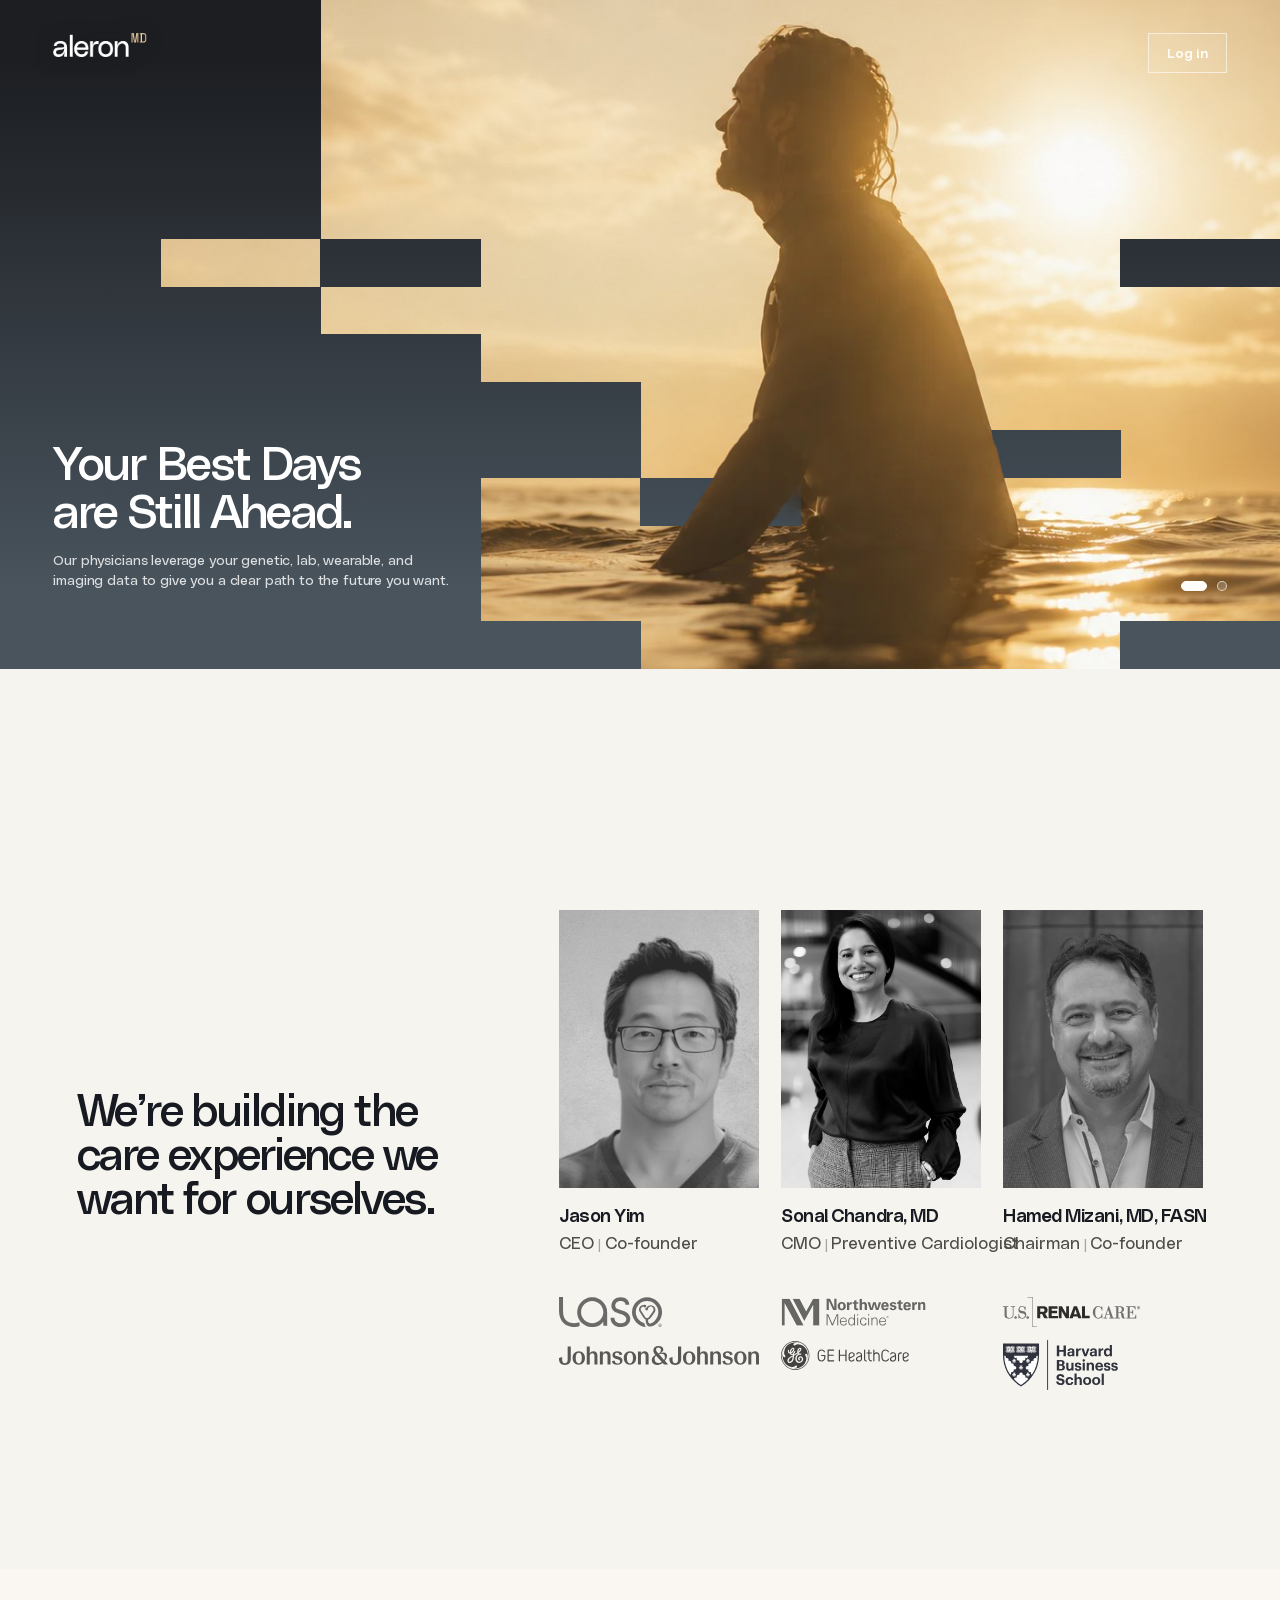
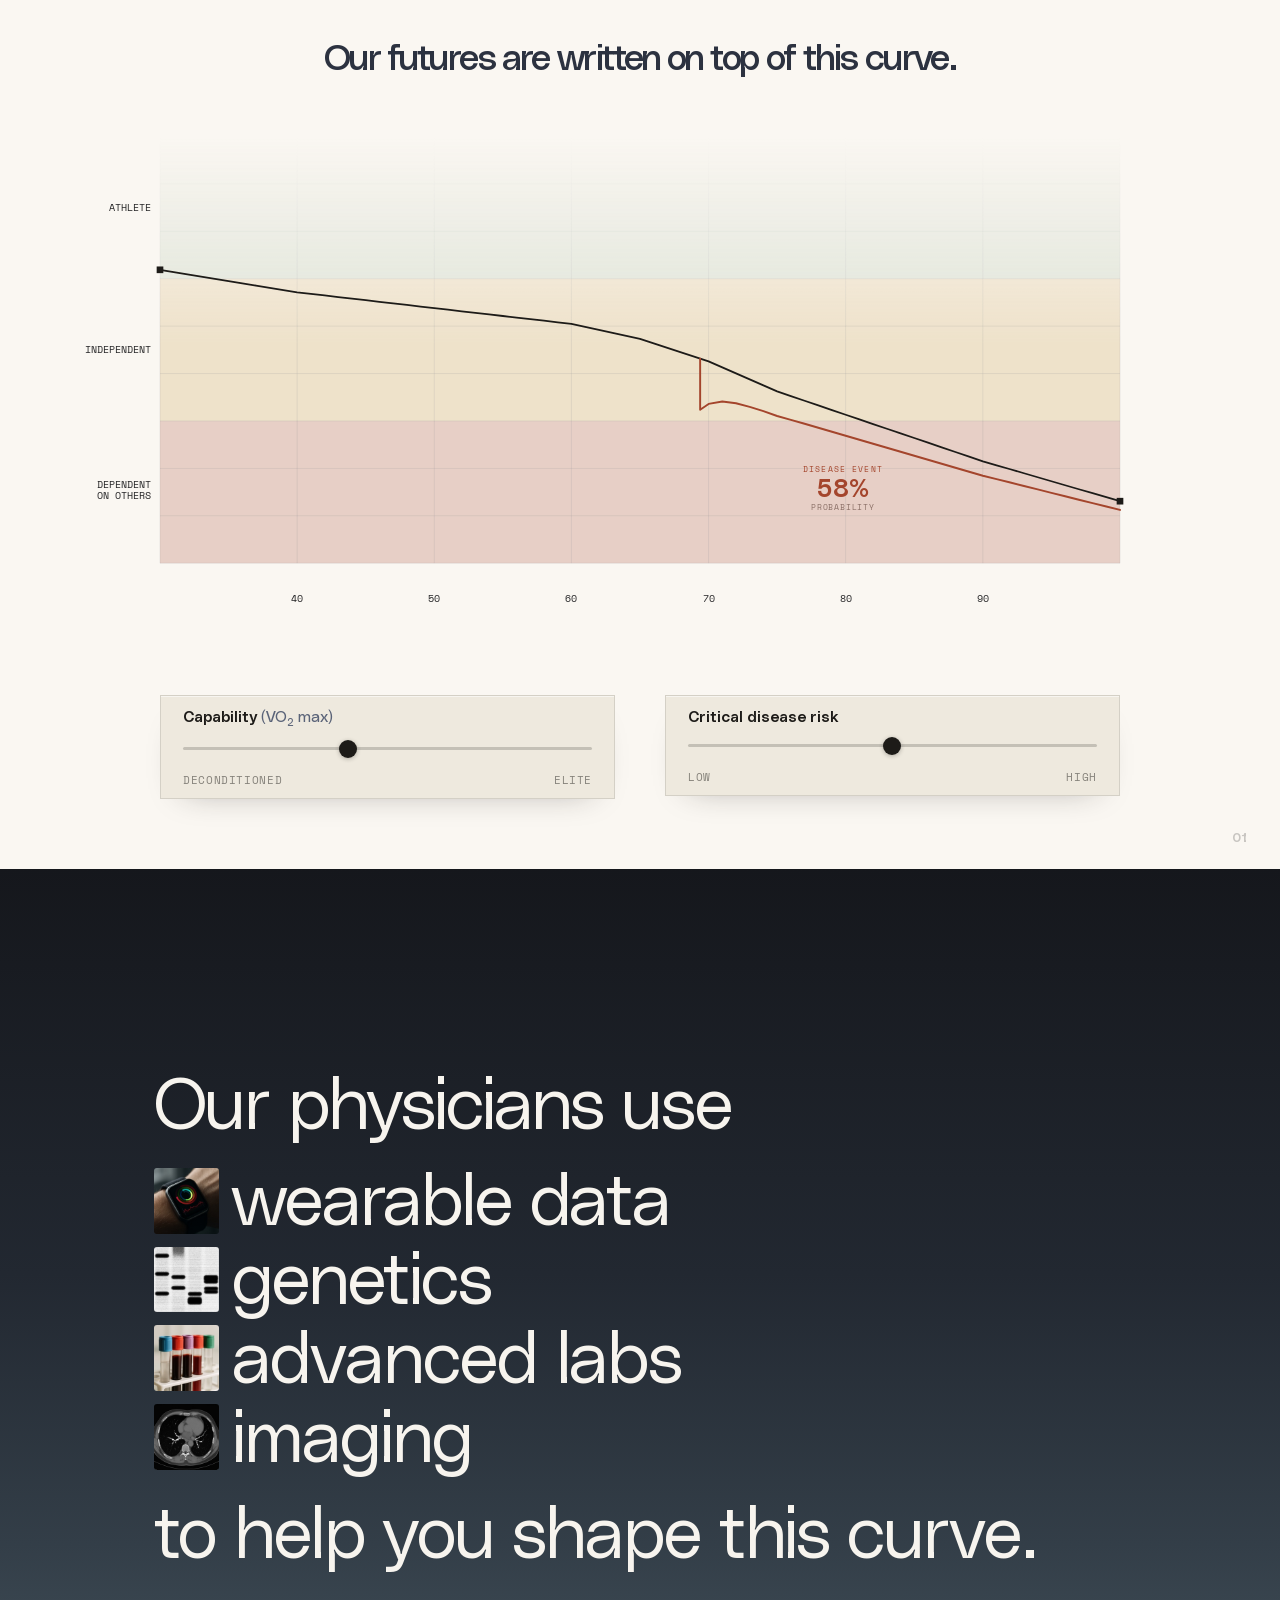
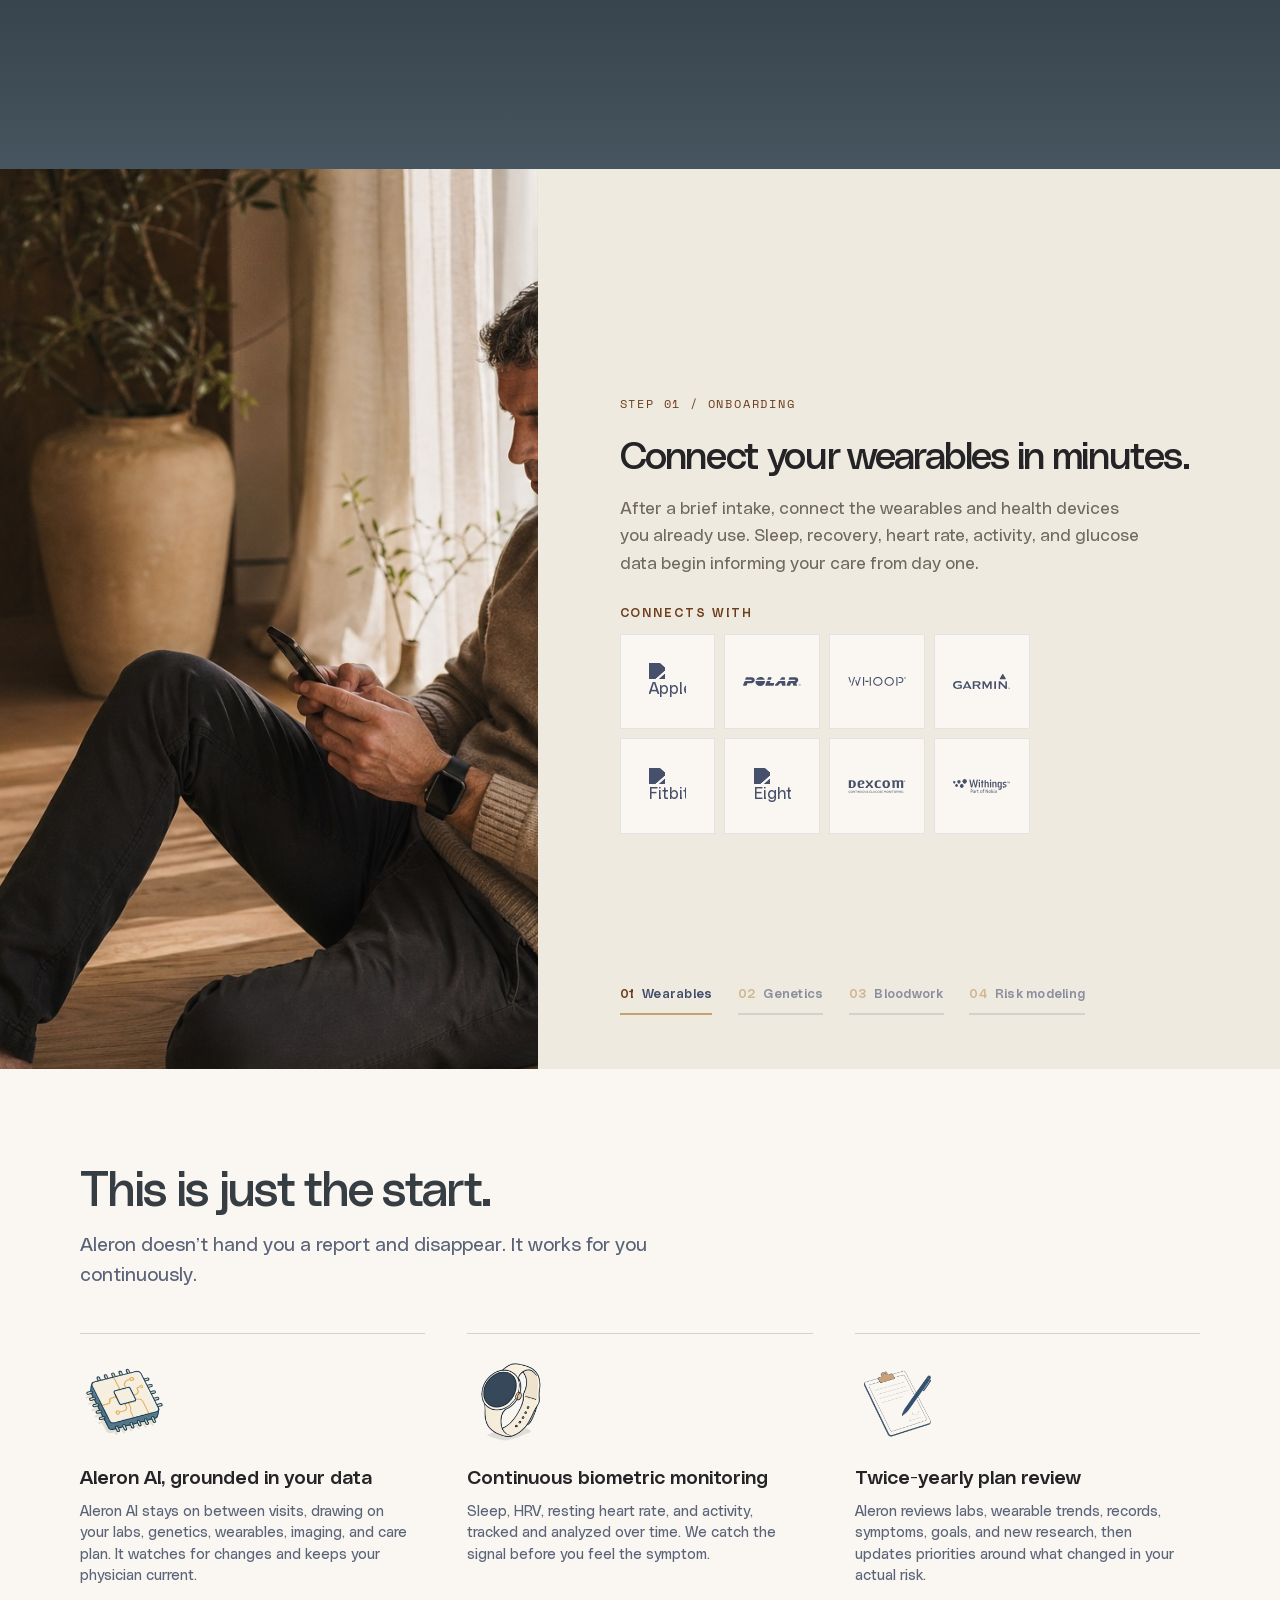
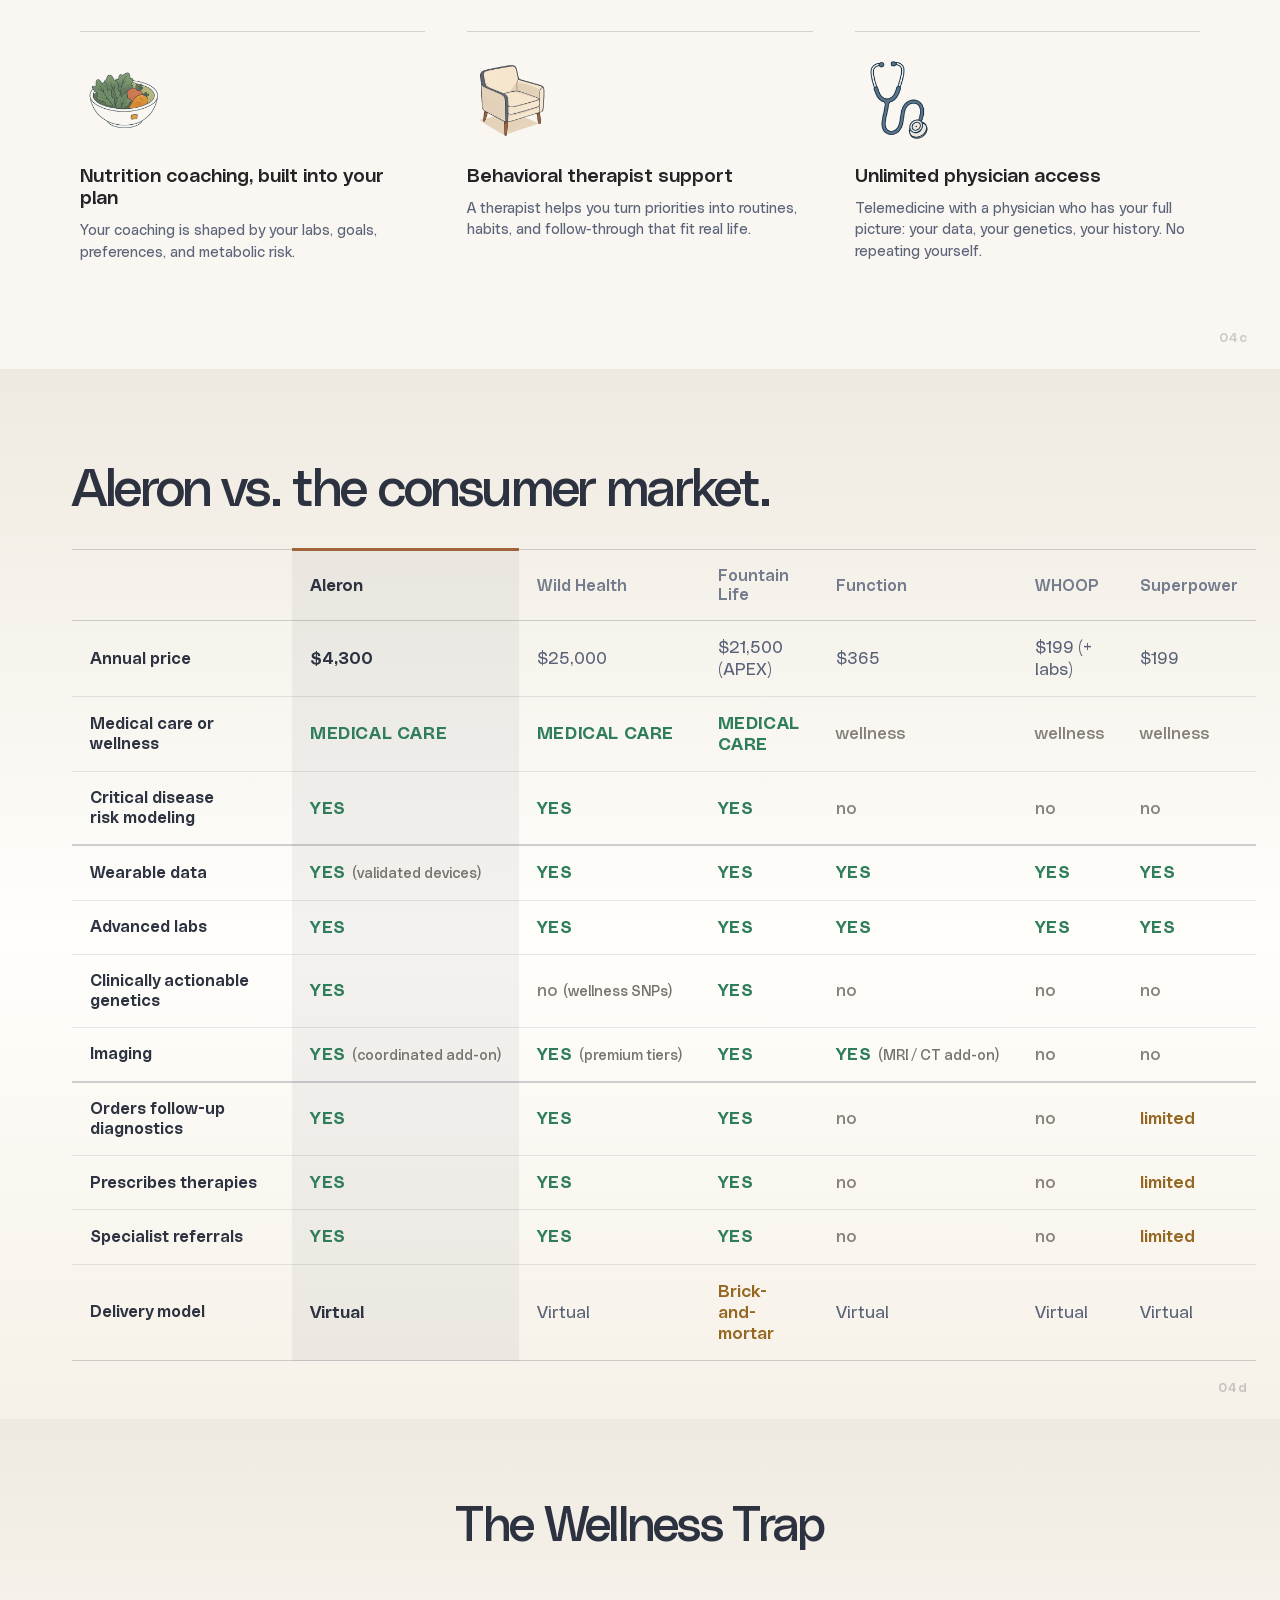
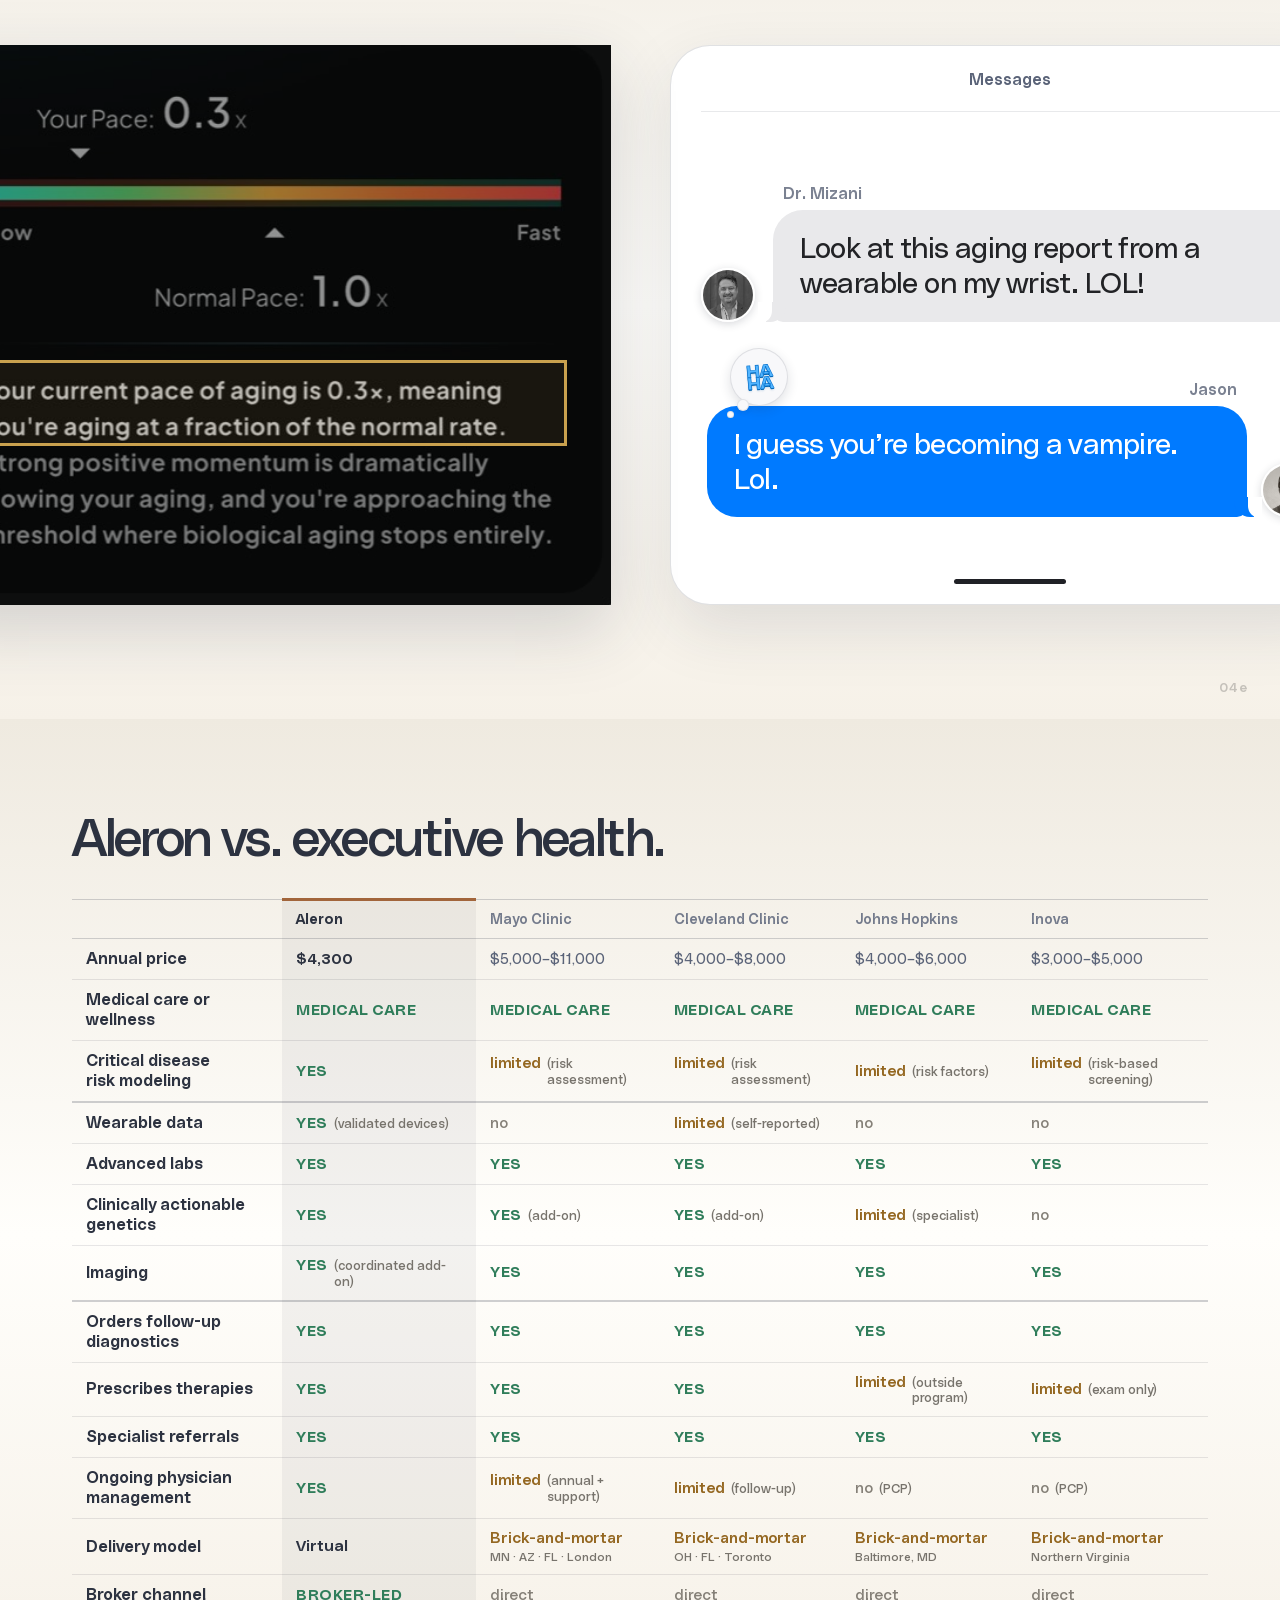
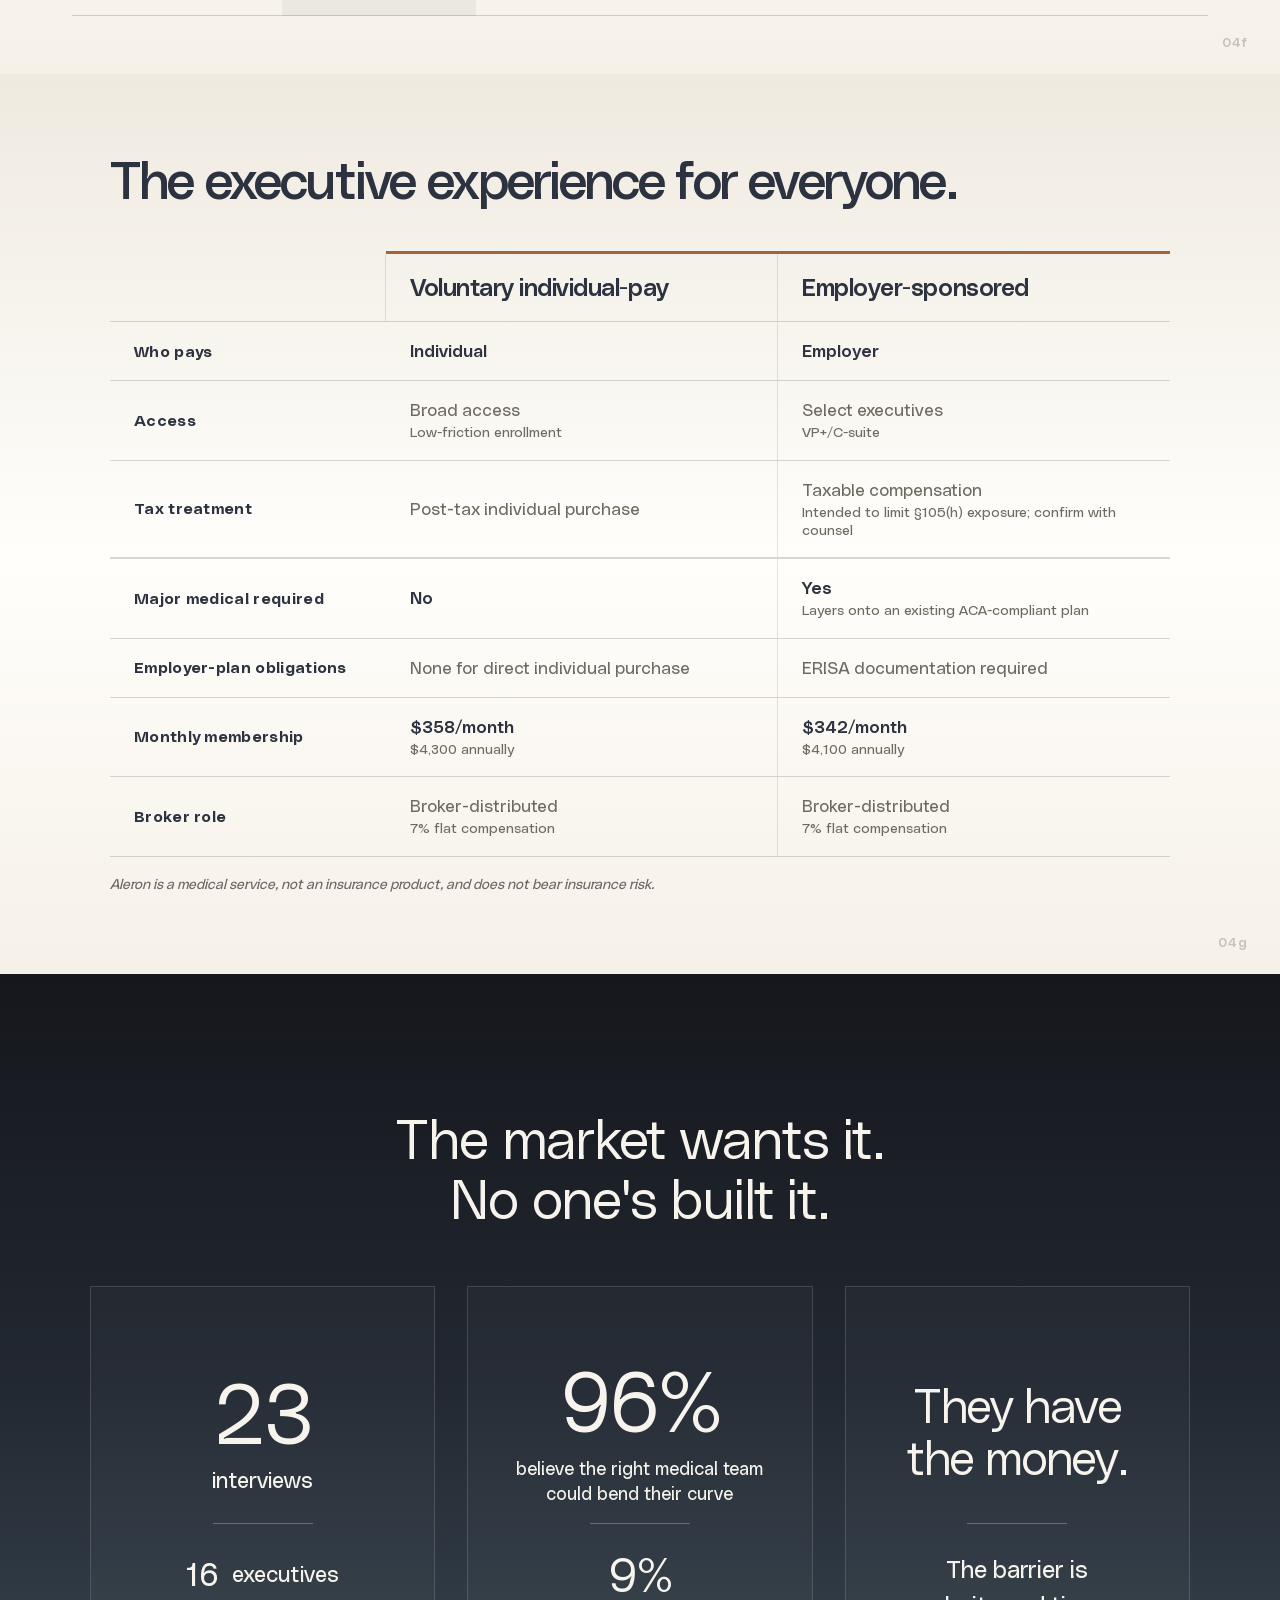
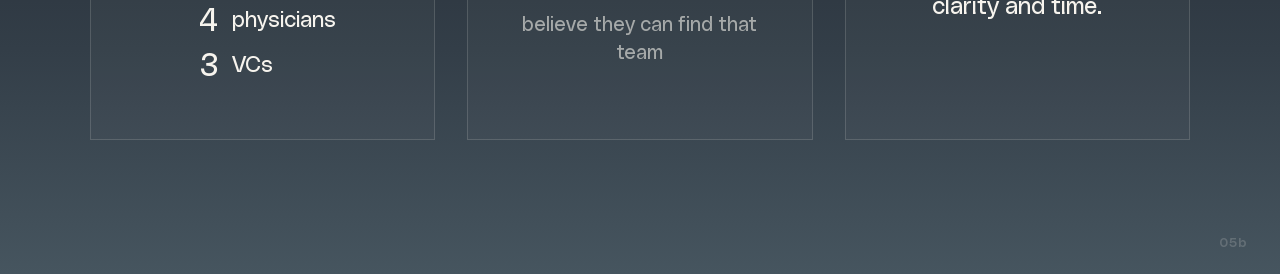
==== commit 849293e7: "Merge latest capability curve into presentation snapshot" ====
--- a/index.html
+++ b/index.html
@@ -209,121 +209,83 @@
 
 
 
-  /* Simplified capability curve: website final state, adapted for a static deck slide. */
+
+  /* Website capability curve, static deck frame. Title stays; graph matches aleronmd.com. */
   .simple-curve-slide {
-    padding: 68px 64px 40px;
-    background: #F6F4EE !important;
+    padding: 0;
+    background: #FAF7F2 !important;
     color: var(--ink);
-    justify-content: center;
-    align-items: center;
-  }
-  .simple-curve {
-    --curve-track-left: 8.928571%;
-    --curve-track-right: 8.928571%;
-    --curve-event: #A4452C;
-    width: min(1240px, calc(100vw - 96px));
-    margin: 0 auto;
-  }
-  .simple-curve-title {
-    width: calc(100% - var(--curve-track-left) - var(--curve-track-right));
-    margin: 0 var(--curve-track-right) 30px var(--curve-track-left);
+    justify-content: stretch;
+    align-items: stretch;
+  }
+  .curve-instrument, .curve-instrument .track, .curve-instrument .stage {
+    position: relative;
+    width: 100%;
+    height: 100vh;
+    background: #FAF7F2;
+    overflow: hidden;
+  }
+  .curve-instrument svg.plot {
+    position: absolute;
+    top: 5.5vh;
+    left: 0;
+    width: 100%;
+    height: 67vh;
+    display: block;
+  }
+  .curve-instrument .head {
+    position: absolute;
+    top: 7.8vh;
+    left: 50%;
+    transform: translateX(-50%);
+    width: min(90vw, 1180px);
+    text-align: center;
+    z-index: 3;
+    pointer-events: none;
+  }
+  .curve-instrument #cp-title {
+    position: static;
+    margin: 0;
+    white-space: nowrap;
     font-family: var(--voice);
-    font-size: clamp(36px, 3.45vw, 50px);
-    font-weight: var(--weight-display);
-    line-height: 1;
-    letter-spacing: var(--tracking-display);
-    text-align: center;
+    font-weight: 500;
+    letter-spacing: -.045em;
+    line-height: 1.05;
     color: var(--navy);
-  }
-  .simple-curve-plot {
-    display: block;
-    width: 100%;
-    height: auto;
-    overflow: visible;
-  }
-  .simple-curve-controls {
-    width: calc(100% - var(--curve-track-left) - var(--curve-track-right));
-    margin: 20px var(--curve-track-right) 0 var(--curve-track-left);
+    font-size: clamp(26px, 2.8vw, 40px);
+  }
+  .curve-instrument #cp-body, .curve-instrument .hint, .curve-instrument .cp-disc, .cp-event-readout { display: none !important; }
+  .curve-instrument .axistitle { font-family: var(--audit); font-size: 14px; fill: #242426; letter-spacing: 0; }
+  .curve-instrument .endlab { font-family: var(--audit); font-size: 14px; fill: #242426; letter-spacing: 0; text-anchor: end; }
+  .curve-instrument .controls {
+    position: absolute;
+    bottom: 7.8vh;
+    left: 14%;
+    right: 14%;
     display: grid;
     grid-template-columns: 1fr 1fr;
-    gap: 26px;
-  }
-  .simple-curve-control {
-    padding: 18px 24px 15px;
-    border: 1px solid rgba(29,27,24,.16);
-    background: rgba(239,234,224,.74);
-  }
-  .simple-curve-control-name {
-    font-family: var(--voice);
-    font-size: 17px;
-    font-weight: 600;
-    letter-spacing: -.015em;
-    color: var(--ink);
-  }
-  .simple-curve-control-name span { color: #5A6378; font-weight: 400; }
-  .simple-curve input[type="range"] {
+    gap: clamp(20px, 2.4vw, 44px);
+    align-items: start;
+    z-index: 2;
+    opacity: 1;
+  }
+  .curve-instrument .ctl {
     width: 100%;
-    height: 3px;
-    margin: 22px 0 9px;
-    appearance: none;
-    -webkit-appearance: none;
-    background: rgba(29,27,24,.22);
-    outline: none;
-  }
-  .simple-curve input[type="range"]::-webkit-slider-thumb {
-    width: 20px;
-    height: 20px;
-    appearance: none;
-    -webkit-appearance: none;
-    border: 0;
-    border-radius: 50% !important;
-    background: var(--ink);
-    cursor: pointer;
-  }
-  .simple-curve input[type="range"]::-moz-range-thumb {
-    width: 20px;
-    height: 20px;
-    border: 0;
-    border-radius: 50% !important;
-    background: var(--ink);
-    cursor: pointer;
-  }
-  .simple-curve-marks {
-    display: flex;
-    justify-content: space-between;
-    font-family: var(--audit);
-    font-size: 12px;
-    letter-spacing: .08em;
-    text-transform: uppercase;
-    color: #5A6378;
-  }
-  .simple-curve-note {
-    width: calc(100% - var(--curve-track-left) - var(--curve-track-right));
-    margin: 14px var(--curve-track-right) 0 var(--curve-track-left);
-    font-size: 12px;
-    line-height: 1.45;
-    text-align: center;
-    color: #6F6A61;
-  }
-  .simple-curve .curve-zone,
-  .simple-curve .curve-age,
-  .simple-curve .curve-meta { font-family: var(--audit); }
-  .simple-curve .curve-zone { fill: #3F3A32; font-size: 12px; letter-spacing: .04em; text-transform: uppercase; }
-  .simple-curve .curve-age { fill: #5A6378; font-size: 12px; }
-  .simple-curve .curve-meta { fill: var(--curve-event); font-size: 11px; letter-spacing: .1em; }
-  .simple-curve .curve-prob { font-family: var(--voice); fill: var(--curve-event); font-size: 32px; font-weight: 700; letter-spacing: -.03em; }
-  .simple-curve .curve-event-marker { fill: var(--curve-event); }
-  .simple-curve .curve-event-leader { fill: none; stroke: var(--curve-event); stroke-width: 1.4; }
-  .simple-curve .curve-reference { fill: none; stroke: #5A6378; stroke-width: 1.5; stroke-dasharray: 7 6; opacity: .72; }
-  .simple-curve .curve-reference-extrapolated { opacity: .3; }
-  .simple-curve .curve-reference-label { font-family: var(--audit); fill: #5A6378; font-size: 12px; letter-spacing: .04em; }
-  @media (max-width: 900px) {
-    .simple-curve-slide { padding: 90px 20px 36px; min-height: 100vh; height: auto; }
-    .simple-curve { --curve-track-left: 0px; --curve-track-right: 0px; width: 100%; }
-    .simple-curve-title { margin-bottom: 24px; }
-    .simple-curve-controls { margin-top: 12px; grid-template-columns: 1fr; gap: 12px; }
-    .simple-curve-note { margin-top: 12px; }
-  }
+    background: #EEE9DE;
+    border: 1px solid rgba(29,27,24,0.12);
+    border-radius: 12px;
+    padding: 12px 22px 10px;
+    box-shadow: 0 1px 0 rgba(255,255,255,0.55) inset, 0 14px 34px -24px rgba(29,27,24,0.40);
+  }
+  .curve-instrument .ctl-name { font-family: var(--voice); font-weight: 600; font-size: 15px; color: #1D1B18; }
+  .curve-instrument .ctl-sub { font-weight: 400; color: #5A6378; }
+  .curve-instrument .ctl-sub sub { font-size: 0.72em; }
+  .curve-instrument .ctl input[type=range] { -webkit-appearance: none; appearance: none; width: 100%; height: 22px; margin-top: 10px; background: transparent; cursor: pointer; }
+  .curve-instrument .ctl input[type=range]::-webkit-slider-runnable-track { height: 3px; background: rgba(29,27,24,0.20); border-radius: 2px; }
+  .curve-instrument .ctl input[type=range]::-moz-range-track { height: 3px; background: rgba(29,27,24,0.20); border-radius: 2px; }
+  .curve-instrument .ctl input[type=range]::-webkit-slider-thumb { -webkit-appearance: none; width: 18px; height: 18px; margin-top: -7.5px; border-radius: 50%; background: #1D1B18; border: none; box-shadow: 0 1px 4px rgba(29,27,24,0.30); cursor: grab; }
+  .curve-instrument .ctl input[type=range]::-moz-range-thumb { width: 18px; height: 18px; border-radius: 50%; background: #1D1B18; border: none; }
+  .curve-instrument .ctl-marks { display: flex; justify-content: space-between; font-family: var(--audit); font-size: 10.5px; letter-spacing: .06em; color: rgba(29,27,24,.5); margin-top: 8px; }
 
   /* OPENING HERO - two-person layered carousel with scroll parallax */
   .opening-hero-scroll {
@@ -1507,26 +1469,52 @@
 
 <!-- SLIDE 1 -->
 <div class="slide simple-curve-slide" data-logo-tone="dark">
-  <section class="simple-curve" aria-label="Conditioning and critical disease risk curve">
-    <h2 class="simple-curve-title">Our Futures Are Written on Top of This Curve</h2>
-    <svg class="simple-curve-plot" id="simpleCurvePlot" viewBox="0 0 1120 430" role="img" aria-label="Physical capability over age with a disease-event trajectory"></svg>
-    <div class="simple-curve-controls">
-      <label class="simple-curve-control">
-        <span class="simple-curve-control-name">Conditioning <span>(VO₂ max)</span></span>
-        <input type="range" id="simpleCurveConditioning" min="0" max="100" value="40" aria-label="Conditioning">
-        <span class="simple-curve-marks"><span>Deconditioned</span><span>Elite</span></span>
-      </label>
-      <label class="simple-curve-control">
-        <span class="simple-curve-control-name">Critical disease risk</span>
-        <input type="range" id="simpleCurveRisk" min="0" max="100" value="50" aria-label="Critical disease risk">
-        <span class="simple-curve-marks"><span>Low</span><span>High</span></span>
-      </label>
-    </div>
-    <p class="simple-curve-note">Illustrative model based on population fitness research. Trajectories vary by sex, health, and activity.</p>
+  <section class="curve-instrument" aria-label="Capability curve instrument">
+    <div class="track" id="cp-track"><div class="stage">
+      <div class="head">
+        <h2 id="cp-title">Our futures are written on top of this curve.</h2>
+        <p id="cp-body"></p>
+      </div>
+      <svg class="plot" id="cp-plot" viewBox="0 0 1728 810" preserveAspectRatio="xMidYMin meet">
+        <defs>
+          <linearGradient id="cp-fade" x1="0" y1="160" x2="0" y2="440" gradientUnits="userSpaceOnUse">
+            <stop offset="0" stop-color="#fff" stop-opacity="0"/>
+            <stop offset="1" stop-color="#fff" stop-opacity="1"/>
+          </linearGradient>
+          <mask id="cp-topfade"><rect x="0" y="0" width="1728" height="891" fill="url(#cp-fade)"/></mask>
+        </defs>
+        <g id="cp-field" mask="url(#cp-topfade)">
+          <g id="cp-bands"></g>
+          <g id="cp-grid"></g>
+        </g>
+        <g id="cp-axes">
+          <text class="axistitle" id="cp-ycap" x="162" y="448" text-anchor="middle" transform="rotate(-90 162 448)">CAPABILITY</text>
+          <text class="endlab" id="cp-athlete" x="204" y="260">ATHLETE</text>
+          <text class="endlab" id="cp-independent" x="204" y="452">INDEPENDENT</text>
+          <text class="endlab" id="cp-dependent" x="204" y="634"><tspan x="204">DEPENDENT</tspan><tspan x="204" dy="15">ON OTHERS</tspan></text>
+          <text class="axistitle" id="cp-xage" x="864" y="788" text-anchor="middle">AGE</text>
+        </g>
+        <path id="cp-inkc" fill="none" stroke="#1D1B18" stroke-width="2.4" stroke-linecap="round" stroke-linejoin="round"/>
+        <path id="cp-event-branch" fill="none" stroke="#A4452C" stroke-width="2.6" stroke-linecap="round" stroke-linejoin="round"/>
+        <line id="cp-event-leader" x1="0" y1="0" x2="0" y2="0" stroke="#A4452C" stroke-width="1.25"/>
+        <circle id="cp-event-dot" cx="0" cy="0" r="5.5" fill="#A4452C" stroke="#FAF7F2" stroke-width="2.5"/>
+        <circle id="cp-event-dot2" cx="0" cy="0" r="4" fill="#A4452C"/>
+        <text id="cp-event-label" x="0" y="0" style="font-family:var(--audit);font-size:11px;letter-spacing:.14em;fill:#A4452C">DISEASE EVENT</text>
+        <text id="cp-event-prob" x="0" y="0" style="font-family:var(--voice);font-size:34px;font-weight:600;letter-spacing:-.01em;fill:#A4452C"></text>
+        <text id="cp-event-cap" x="0" y="0" style="font-family:var(--audit);font-size:11px;letter-spacing:.1em;fill:#8A6F66">PROBABILITY</text>
+        <rect id="cp-p0" width="9" height="9" fill="#1D1B18"/>
+        <rect id="cp-p1" width="9" height="9" fill="#1D1B18"/>
+      </svg>
+      <div class="controls" id="cp-controls">
+        <div class="ctl"><div class="ctl-name">Capability <span class="ctl-sub">(VO<sub>2</sub> max)</span></div><input type="range" id="cp-sCap" min="0" max="100" value="40"><div class="ctl-marks"><span>DECONDITIONED</span><span>ELITE</span></div></div>
+        <div class="ctl"><div class="ctl-name">Critical disease risk</div><input type="range" id="cp-sRisk" min="0" max="100" value="50"><div class="ctl-marks"><span>LOW</span><span>HIGH</span></div></div>
+      </div>
+      <p class="cp-disc" id="cp-disc"></p>
+      <div class="hint" id="cp-hint"></div>
+    </div></div>
   </section>
   <div class="slide-num">01</div>
 </div>
-
 
 
 <div class="slide-brand" data-logo-tone="dark">
@@ -2178,143 +2166,125 @@
 
 
 <script>
-(function() {
-  const plot = document.getElementById('simpleCurvePlot');
-  const conditioningInput = document.getElementById('simpleCurveConditioning');
-  const riskInput = document.getElementById('simpleCurveRisk');
-  if (!plot || !conditioningInput || !riskInput) return;
-
-  const TEMPLATES = {
-    elite: {30:56,40:53,50:50,60:47,65:45,70:42,75:38,80:34,85:30,90:26,100:18},
-    average: {30:38,40:35,50:33,60:31,65:29,70:26,75:22,80:19,85:16,90:13,100:8},
-    deconditioned: {30:26,40:23,50:20,60:18,65:16,70:14,75:12,80:10,85:8,90:7,100:5}
+(function(){
+  const TEMPLATES={
+    elite:{30:56,40:53,50:50,60:47,65:45,70:42,75:38,80:34,85:30,90:26,100:18},
+    average:{30:38,40:35,50:33,60:31,65:29,70:26,75:22,80:19,85:16,90:13,100:8},
+    deconditioned:{30:26,40:23,50:20,60:18,65:16,70:14,75:12,80:10,85:8,90:7,100:5}};
+  function templateAt(t,age){const a=Object.keys(t).map(Number).sort((x,y)=>x-y);
+    if(age<=a[0])return t[a[0]];if(age>=a[a.length-1])return t[a[a.length-1]];
+    for(let i=0;i<a.length-1;i++){if(age>=a[i]&&age<=a[i+1]){const k=(age-a[i])/(a[i+1]-a[i]);return t[a[i]]*(1-k)+t[a[i+1]]*k;}}return t[a[a.length-1]];}
+  function conditioningCurve(c,age){const d=templateAt(TEMPLATES.deconditioned,age),av=templateAt(TEMPLATES.average,age),e=templateAt(TEMPLATES.elite,age);
+    if(c<=33){const k=c/33;return d*(1-k)+av*k;}const k=(c-33)/67;return av*(1-k)+e*k;}
+  function baseCapacity(c,l,age){const baseline=conditioningCurve(c,30),un=conditioningCurve(c,age),mult=1.10-(l/100)*0.20;return baseline+mult*(un-baseline);}
+  const PL=216,PR=1512,PT=160,PB=736,AMIN=30,AMAX=100,VMAX=58;
+  const clamp=(v,a,b)=>Math.min(b,Math.max(a,v)),smooth=t=>{t=clamp(t,0,1);return t*t*(3-2*t);};
+  const x=a=>PL+((a-AMIN)/(AMAX-AMIN))*(PR-PL),y=v=>PT+(1-v/VMAX)*(PB-PT);
+  const lerp=(a,b,t)=>a+(b-a)*t;
+  const interpAnchors=(v,pts)=>{
+    if(v<=pts[0][0])return pts[0][1];
+    for(let i=0;i<pts.length-1;i++){const [x0,y0]=pts[i],[x1,y1]=pts[i+1];if(v<=x1){return lerp(y0,y1,(v-x0)/(x1-x0));}}
+    return pts[pts.length-1][1];
   };
-  const clamp = (v, lo, hi) => Math.min(hi, Math.max(lo, v));
-  const lerp = (a, b, t) => a + (b - a) * t;
-  function templateAt(template, age) {
-    const ages = Object.keys(template).map(Number).sort((a,b) => a - b);
-    if (age <= ages[0]) return template[ages[0]];
-    if (age >= ages[ages.length - 1]) return template[ages[ages.length - 1]];
-    for (let i = 0; i < ages.length - 1; i++) {
-      if (age <= ages[i + 1]) {
-        const t = (age - ages[i]) / (ages[i + 1] - ages[i]);
-        return lerp(template[ages[i]], template[ages[i + 1]], t);
-      }
-    }
-  }
-  function conditioningCurve(conditioning, age) {
-    const low = templateAt(TEMPLATES.deconditioned, age);
-    const avg = templateAt(TEMPLATES.average, age);
-    const high = templateAt(TEMPLATES.elite, age);
-    if (conditioning <= 33) return lerp(low, avg, conditioning / 33);
-    return lerp(avg, high, (conditioning - 33) / 67);
-  }
-  function baseCapacity(conditioning, age) {
-    const baseline = conditioningCurve(conditioning, 30);
-    const unmodified = conditioningCurve(conditioning, age);
-    const declineMultiplier = 1.10 - (conditioning / 100) * 0.20;
-    return baseline + declineMultiplier * (unmodified - baseline);
-  }
-  function interpolateAnchors(value, anchors) {
-    if (value <= anchors[0][0]) return anchors[0][1];
-    for (let i = 0; i < anchors.length - 1; i++) {
-      const [x0,y0] = anchors[i], [x1,y1] = anchors[i + 1];
-      if (value <= x1) return lerp(y0, y1, (value - x0) / (x1 - x0));
-    }
-    return anchors[anchors.length - 1][1];
-  }
-  function eventModel(conditioning, risk) {
-    const c = conditioning / 100, r = risk / 100;
-    const effectiveRisk = clamp(0.55 * r + 0.45 * (1 - c), 0, 1);
-    const cvProbability = interpolateAnchors(effectiveRisk, [[0.05,0.02],[0.30,0.10],[0.55,0.30],[0.80,0.55],[0.95,0.67]]);
-    const cancerProbability = interpolateAnchors(effectiveRisk, [[0.05,0.10],[0.30,0.25],[0.55,0.40],[0.80,0.55],[0.95,0.64]]);
-    const cvAge = interpolateAnchors(effectiveRisk, [[0.05,89],[0.30,82],[0.55,75],[0.80,67],[0.95,62]]);
-    const cancerAge = interpolateAnchors(effectiveRisk, [[0.05,75],[0.30,70],[0.55,65],[0.80,58],[0.95,54]]);
-    const total = Math.max(0.001, cvProbability + cancerProbability);
-    return {
-      probability: 1 - (1 - cvProbability) * (1 - cancerProbability),
-      age: (cvAge * cvProbability + cancerAge * cancerProbability) / total,
-      drop: 0.25,
-      recovery: (0.75 * cvProbability + 0.20 * cancerProbability) / total,
-      tauYears: (0.5 * cvProbability + 2.0 * cancerProbability) / total
-    };
-  }
-  function diseaseFactor(age, event) {
-    if (age < event.age) return 1;
-    const years = age - event.age;
-    const residual = event.drop * (1 - event.recovery);
-    return 1 - event.drop + (event.drop - residual) * (1 - Math.exp(-years / event.tauYears));
-  }
-
-  const AMIN = 30, AMAX = 100, VMAX = 58;
-  const PL = 100, PR = 1020, PT = 28, PB = 350;
-  const x = age => PL + ((age - AMIN) / (AMAX - AMIN)) * (PR - PL);
-  const y = value => PT + (1 - clamp(value, 0, VMAX) / VMAX) * (PB - PT);
-  const pathFor = (fn, startAge = AMIN, endAge = AMAX) => {
-    let d = '';
-    for (let age = startAge; age <= endAge; age += 1) d += `${age === startAge ? 'M' : 'L'}${x(age).toFixed(1)} ${y(fn(age)).toFixed(1)} `;
+  const $=id=>document.getElementById(id);
+  const sCap=$('cp-sCap'),sRisk=$('cp-sRisk');
+  if(!sCap||!sRisk) return;
+  const cap=()=>+sCap.value;
+  function eventModel(){
+    const c=cap()/100,r=(+sRisk.value)/100,l=c;
+    const reff=clamp(0.55*r+0.35*(1-c)+0.10*(1-l),0,1);
+    const pcv=interpAnchors(reff,[[0.05,0.02],[0.30,0.10],[0.55,0.30],[0.80,0.55],[0.95,0.67]]);
+    const pcancer=interpAnchors(reff,[[0.05,0.10],[0.30,0.25],[0.55,0.40],[0.80,0.55],[0.95,0.64]]);
+    const cvAge=interpAnchors(reff,[[0.05,89],[0.30,82],[0.55,75],[0.80,67],[0.95,62]]);
+    const cancerAge=interpAnchors(reff,[[0.05,75],[0.30,70],[0.55,65],[0.80,58],[0.95,54]]);
+    const eventProb=1-(1-pcv)*(1-pcancer);
+    const age=(cvAge*pcv+cancerAge*pcancer)/Math.max(0.001,pcv+pcancer);
+    const recovery=(0.75*pcv+0.20*pcancer)/Math.max(0.001,pcv+pcancer);
+    const tauYears=(0.5*pcv+2.0*pcancer)/Math.max(0.001,pcv+pcancer);
+    return {reff,pcv,pcancer,eventProb,age,drop:0.25,recovery,tauYears};
+  }
+  function diseaseFactor(age){
+    const ev=eventModel();
+    if(age<ev.age)return 1;
+    const years=age-ev.age,residual=ev.drop*(1-ev.recovery);
+    return 1-ev.drop+(ev.drop-residual)*(1-Math.exp(-years/ev.tauYears));
+  }
+  const cv=age=>clamp(baseCapacity(cap(),cap(),age),0,VMAX);
+  const cvEvent=age=>clamp(baseCapacity(cap(),cap(),age)*diseaseFactor(age),0,VMAX);
+  function cpath(fn){let d='';for(let a=AMIN;a<=AMAX;a++){d+=(a===AMIN?'M':'L')+x(a).toFixed(1)+' '+y(clamp(fn(a),0,VMAX)).toFixed(1)+' ';}return d;}
+  function branchPath(fn,startAge){
+    const fx=x(startAge).toFixed(1);
+    let d='M'+fx+' '+y(cv(startAge)).toFixed(1)+' ';
+    d+='L'+fx+' '+y(clamp(fn(startAge),0,VMAX)).toFixed(1)+' ';
+    for(let a=Math.ceil(startAge);a<=AMAX;a++){d+='L'+x(a).toFixed(1)+' '+y(clamp(fn(a),0,VMAX)).toFixed(1)+' ';}
     return d;
-  };
-
-  function render() {
-    const conditioning = +conditioningInput.value;
-    const risk = +riskInput.value;
-    const event = eventModel(conditioning, risk);
-    const baseline = age => baseCapacity(conditioning, age);
-    const eventCurve = age => baseline(age) * diseaseFactor(age, event);
-    const mainPath = pathFor(baseline);
-    const populationPath = pathFor(age => templateAt(TEMPLATES.average, age), AMIN, 85);
-    const extrapolatedPopulationPath = pathFor(age => templateAt(TEMPLATES.average, age), 85, AMAX);
-    let branchPath = `M${x(event.age).toFixed(1)} ${y(baseline(event.age)).toFixed(1)} `;
-    branchPath += `L${x(event.age).toFixed(1)} ${y(eventCurve(event.age)).toFixed(1)} `;
-    for (let age = Math.ceil(event.age); age <= AMAX; age += 1) branchPath += `L${x(age).toFixed(1)} ${y(eventCurve(age)).toFixed(1)} `;
-
-    const rows = 9, rowHeight = (PB - PT) / rows;
-    let svg = '';
-    const bands = [
-      [PT, rowHeight * 3, 'rgba(127,159,123,.18)'],
-      [PT + rowHeight * 3, rowHeight * 3, 'rgba(201,161,78,.20)'],
-      [PT + rowHeight * 6, rowHeight * 3, 'rgba(164,69,44,.20)']
-    ];
-    bands.forEach(([by,bh,fill]) => svg += `<rect x="${PL}" y="${by}" width="${PR-PL}" height="${bh}" fill="${fill}"/>`);
-    for (let age = 40; age <= 90; age += 10) {
-      svg += `<line x1="${x(age)}" y1="${PT}" x2="${x(age)}" y2="${PB}" stroke="rgba(90,99,120,.14)"/>`;
-      svg += `<text class="curve-age" x="${x(age)}" y="${PB + 27}" text-anchor="middle">${age}</text>`;
-    }
-    for (let row = 0; row <= rows; row++) {
-      const gy = PT + row * rowHeight;
-      svg += `<line x1="${PL}" y1="${gy}" x2="${PR}" y2="${gy}" stroke="rgba(90,99,120,.12)"/>`;
-    }
-    const zoneY = [PT + rowHeight * 1.5, PT + rowHeight * 4.5, PT + rowHeight * 7.5];
-    svg += `<text class="curve-zone" x="${PL - 16}" y="${zoneY[0] + 4}" text-anchor="end">ATHLETE</text>`;
-    svg += `<text class="curve-zone" x="${PL - 16}" y="${zoneY[1] + 4}" text-anchor="end">INDEPENDENT</text>`;
-    svg += `<text class="curve-zone" x="${PL - 16}" y="${zoneY[2] - 3}" text-anchor="end"><tspan x="${PL - 16}">DEPENDENT</tspan><tspan x="${PL - 16}" dy="13">ON OTHERS</tspan></text>`;
-    svg += `<path class="curve-reference" d="${populationPath}"/>`;
-    svg += `<path class="curve-reference curve-reference-extrapolated" d="${extrapolatedPopulationPath}"/>`;
-    svg += `<line x1="${PL + 22}" y1="${PT + 22}" x2="${PL + 62}" y2="${PT + 22}" class="curve-reference"/>`;
-    svg += `<text class="curve-reference-label" x="${PL + 72}" y="${PT + 26}">TYPICAL AGE-RELATED DECLINE</text>`;
-    svg += `<path d="${mainPath}" fill="none" stroke="#1D1B18" stroke-width="2.6"/>`;
-    svg += `<path d="${branchPath}" fill="none" stroke="#A4452C" stroke-width="2.6"/>`;
-    svg += `<rect x="${x(AMIN)-4}" y="${y(baseline(AMIN))-4}" width="8" height="8" fill="#1D1B18"/>`;
-    svg += `<rect x="${x(AMAX)-4}" y="${y(baseline(AMAX))-4}" width="8" height="8" fill="#1D1B18"/>`;
-
-    const eventX = x(event.age);
-    const eventY = y(baseline(event.age));
-    const labelX = Math.min(eventX + 170, PR - 125);
-    const probY = Math.max(PT + 58, eventY - 62);
-    const metaY = probY + 22;
-    const elbowX = eventX + 30;
-    const labelEdgeX = labelX - 100;
-    const leaderY = metaY - 4;
-    svg += `<path class="curve-event-leader" d="M${eventX + 5} ${eventY - 5} L${elbowX} ${leaderY} L${labelEdgeX} ${leaderY}"/>`;
-    svg += `<path class="curve-event-marker" d="M${eventX} ${eventY - 6} L${eventX + 6} ${eventY} L${eventX} ${eventY + 6} L${eventX - 6} ${eventY} Z"/>`;
-    svg += `<text class="curve-prob" x="${labelX}" y="${probY}" text-anchor="middle">${Math.round(event.probability * 100)}%</text>`;
-    svg += `<text class="curve-meta" x="${labelX}" y="${metaY}" text-anchor="middle">MODELED DISEASE-EVENT</text>`;
-    svg += `<text class="curve-meta" x="${labelX}" y="${metaY + 15}" text-anchor="middle">PROBABILITY</text>`;
-    plot.innerHTML = svg;
-  }
-  [conditioningInput, riskInput].forEach(input => input.addEventListener('input', render));
-  render();
+  }
+  const SVGNS='http://www.w3.org/2000/svg',ROWS=9,rh=(PB-PT)/ROWS;
+  const gridG=$('cp-grid');
+  for(let a=AMIN;a<=AMAX;a+=10){const gx=x(a),ln=document.createElementNS(SVGNS,'line');ln.setAttribute('x1',gx);ln.setAttribute('y1',PT);ln.setAttribute('x2',gx);ln.setAttribute('y2',PB);ln.setAttribute('stroke','rgba(90,99,120,0.15)');ln.setAttribute('stroke-width','1');gridG.appendChild(ln);}
+  for(let j=0;j<=ROWS;j++){const gy=PT+j*rh,ln=document.createElementNS(SVGNS,'line');ln.setAttribute('x1',PL);ln.setAttribute('y1',gy);ln.setAttribute('x2',PR);ln.setAttribute('y2',gy);ln.setAttribute('stroke','rgba(90,99,120,0.15)');ln.setAttribute('stroke-width','1');gridG.appendChild(ln);}
+  const axesG=$('cp-axes'),ageTicks=[];
+  [40,50,60,70,80,90].forEach(a=>{const te=document.createElementNS(SVGNS,'text');te.setAttribute('class','axistitle');te.setAttribute('x',x(a));te.setAttribute('y',788);te.setAttribute('text-anchor','middle');te.textContent=a;axesG.appendChild(te);ageTicks.push(te);});
+  const BANDS=[[0,3,'rgba(127,159,123,0.22)'],[3,3,'rgba(201,161,78,0.24)'],[6,3,'rgba(164,69,44,0.22)']],bandsG=$('cp-bands'),bandRects=[];
+  BANDS.forEach(([row,span,fill])=>{const r=document.createElementNS(SVGNS,'rect');r.setAttribute('x',PL);r.setAttribute('width',PR-PL);r.setAttribute('y',PT+row*rh);r.setAttribute('height',span*rh);r.setAttribute('fill',fill);bandsG.appendChild(r);bandRects.push(r);});
+  const axes=$('cp-axes'),inkc=$('cp-inkc'),p0=$('cp-p0'),p1=$('cp-p1'),
+        eventBranch=$('cp-event-branch'),eventLeader=$('cp-event-leader'),eventDot=$('cp-event-dot'),eventDot2=$('cp-event-dot2'),eventLabel=$('cp-event-label'),eventProbLabel=$('cp-event-prob'),eventCap=$('cp-event-cap'),
+        controls=$('cp-controls'),hint=$('cp-hint'),ycap=$('cp-ycap'),athlete=$('cp-athlete'),independent=$('cp-independent'),dependent=$('cp-dependent'),disc=$('cp-disc'),
+        title=$('cp-title'),track=$('cp-track'),xage=$('cp-xage');
+  const headEl=document.querySelector('.curve-instrument .head'),plotEl=document.querySelector('.curve-instrument svg.plot'),stageEl=document.querySelector('.curve-instrument .stage');
+  const FIXED=0.86;
+  function render(p){
+    const d=cpath(cv);
+    inkc.setAttribute('d',d);
+    const ev=eventModel();
+    eventBranch.setAttribute('d',branchPath(cvEvent,ev.age));
+    const L=inkc.getTotalLength();
+    inkc.style.strokeDasharray=L;inkc.style.strokeDashoffset=0;
+    const e0x=x(AMIN),e0y=y(cv(AMIN)),e1x=x(AMAX),e1y=y(cv(AMAX));
+    p0.setAttribute('x',e0x-4.5);p0.setAttribute('y',e0y-4.5);p0.style.opacity=1;
+    p1.setAttribute('x',e1x-4.5);p1.setAttribute('y',e1y-4.5);p1.style.opacity=1;
+    const evx=x(ev.age),evy=y(cv(ev.age));
+    eventDot.setAttribute('cx',evx);eventDot.setAttribute('cy',evy);
+    let ax = evx + 0.34*(PR-evx);
+    ax = Math.min(ax, PR-118);
+    const ageAtAx = AMIN + (ax-PL)/(PR-PL)*(AMAX-AMIN);
+    const redY = y(clamp(cvEvent(ageAtAx),0,VMAX));
+    eventDot2.setAttribute('cx',ax);eventDot2.setAttribute('cy',redY);
+    eventLeader.setAttribute('x1',ax);eventLeader.setAttribute('y1',redY);
+    eventLeader.setAttribute('x2',ax);eventLeader.setAttribute('y2',redY+34);
+    [eventLabel,eventProbLabel,eventCap].forEach(te=>te.setAttribute('text-anchor','middle'));
+    eventLabel.setAttribute('x',ax);eventLabel.setAttribute('y',redY+50);
+    eventProbLabel.setAttribute('x',ax);eventProbLabel.setAttribute('y',redY+84);
+    eventCap.setAttribute('x',ax);eventCap.setAttribute('y',redY+102);
+    eventProbLabel.textContent=Math.round(ev.eventProb*100)+'%';
+    eventDot.style.opacity=0;eventDot2.style.opacity=0;eventLeader.style.opacity=0;
+    eventLabel.style.opacity=1;eventProbLabel.style.opacity=1;eventCap.style.opacity=1;eventBranch.style.opacity=1;
+    bandRects.forEach(r=>{ r.style.opacity=1; });
+    bandsG.style.opacity=1;gridG.style.opacity=1;axes.style.opacity=1;
+    ycap.style.opacity=0;xage.style.opacity=0;
+    athlete.style.opacity=1;independent.style.opacity=1;dependent.style.opacity=1;
+    ageTicks.forEach(te=>te.style.opacity=1);
+    if(plotEl)plotEl.style.transform='none';
+    if(headEl)headEl.style.transform='translateX(-50%)';
+    title.style.opacity=1;
+    controls.style.opacity=1;
+    if(disc)disc.style.opacity=0;
+    if(hint)hint.style.opacity=0;
+  }
+  function layoutControls(){
+    if(!controls||!stageEl||!bandRects[0])return;
+    const r=bandRects[0].getBoundingClientRect(),s=stageEl.getBoundingClientRect();
+    if(!r.width)return;
+    controls.style.left=(r.left-s.left)+'px';
+    controls.style.right='auto';
+    controls.style.width=r.width+'px';
+    controls.style.gap=(r.width*0.052).toFixed(1)+'px';
+  }
+  [sCap,sRisk].forEach(s=>{
+    s.addEventListener('input',()=>{render(FIXED);layoutControls();});
+  });
+  addEventListener('resize',()=>{render(FIXED);layoutControls();});
+  render(FIXED);layoutControls();requestAnimationFrame(layoutControls);
 })();
 </script>
 
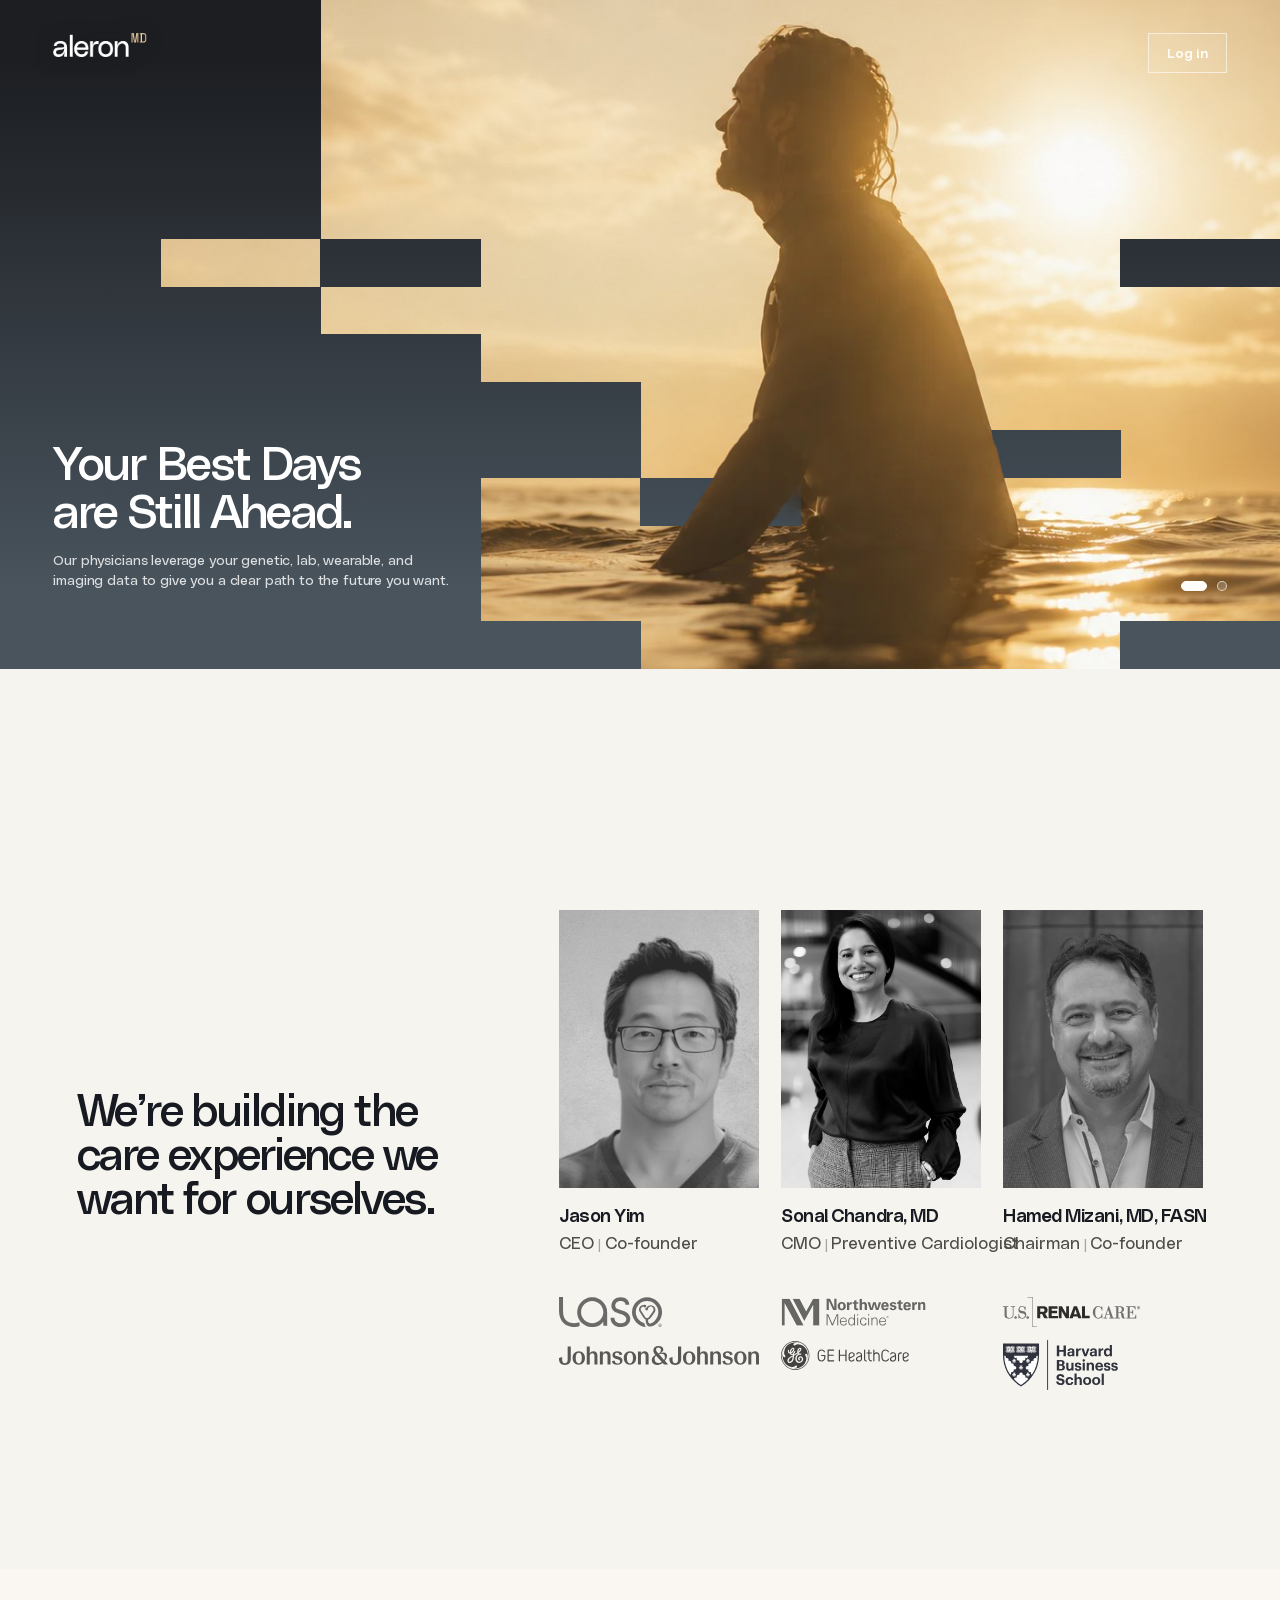
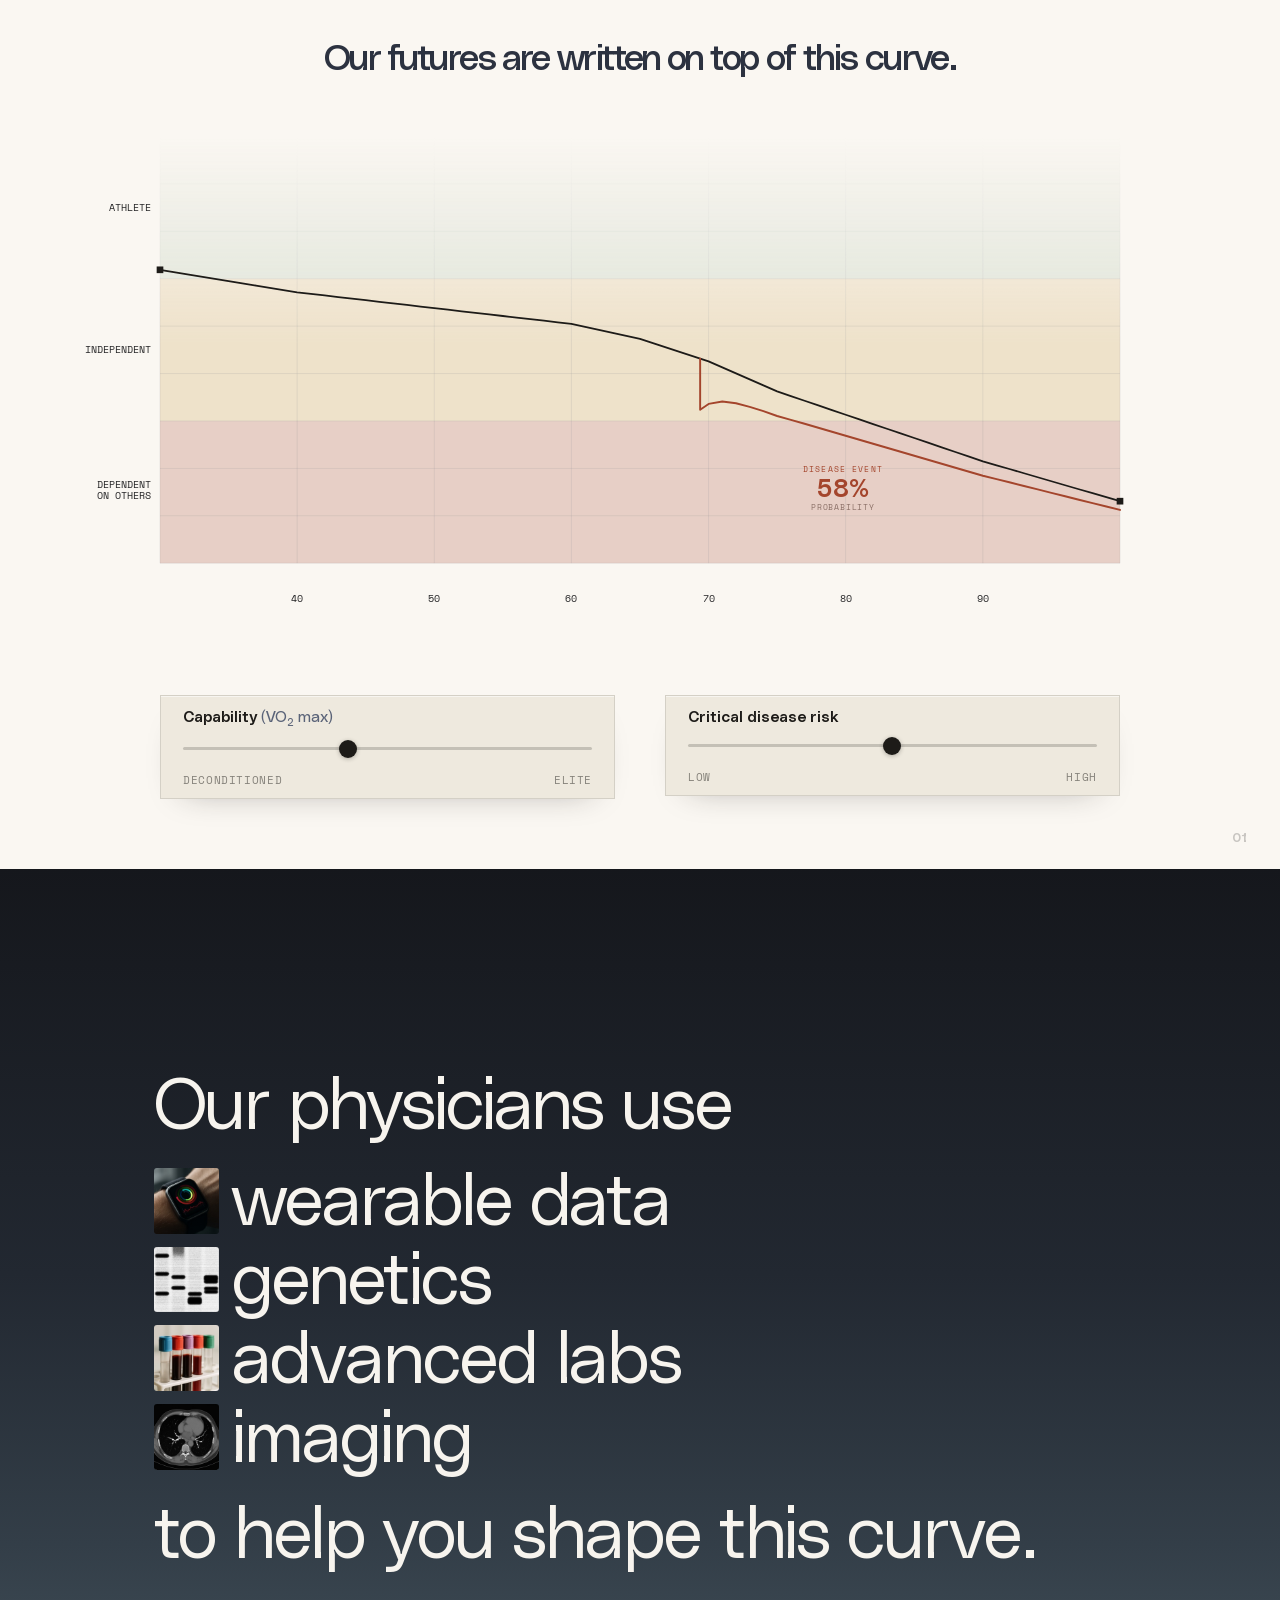
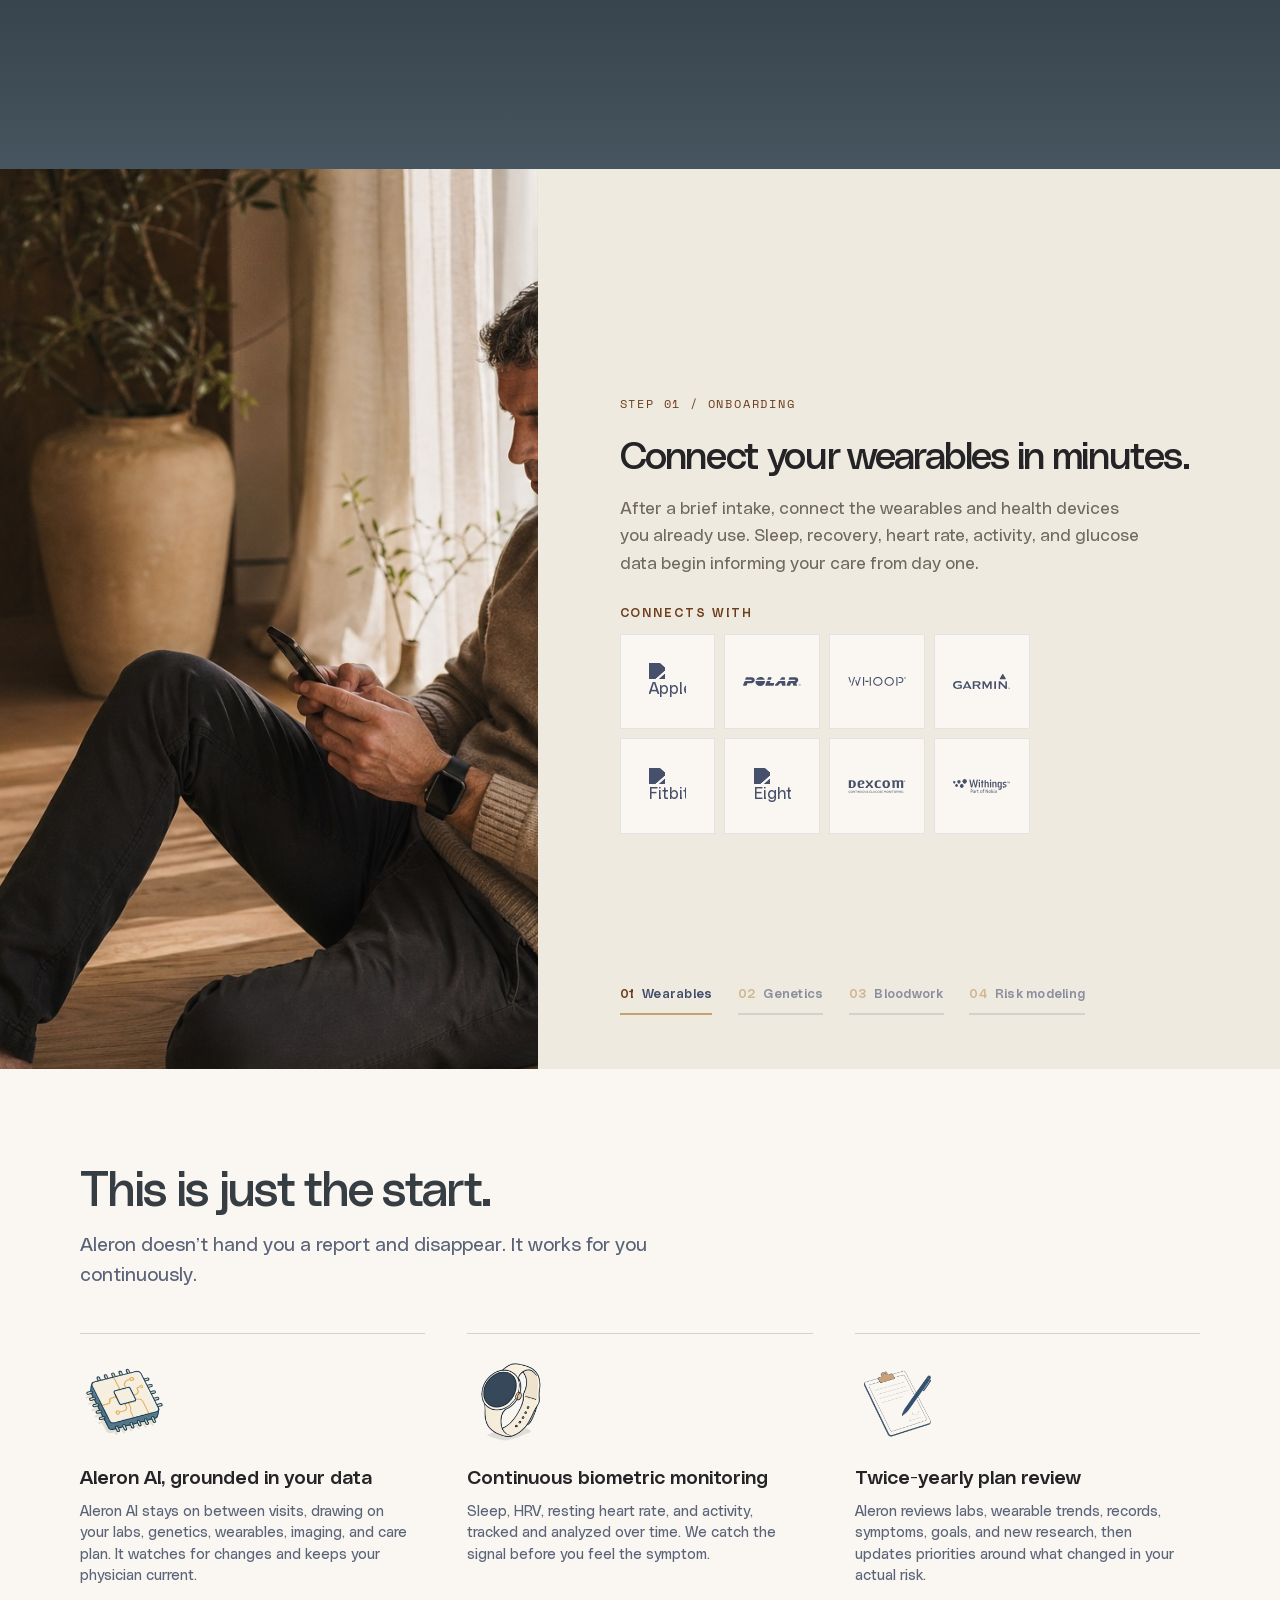
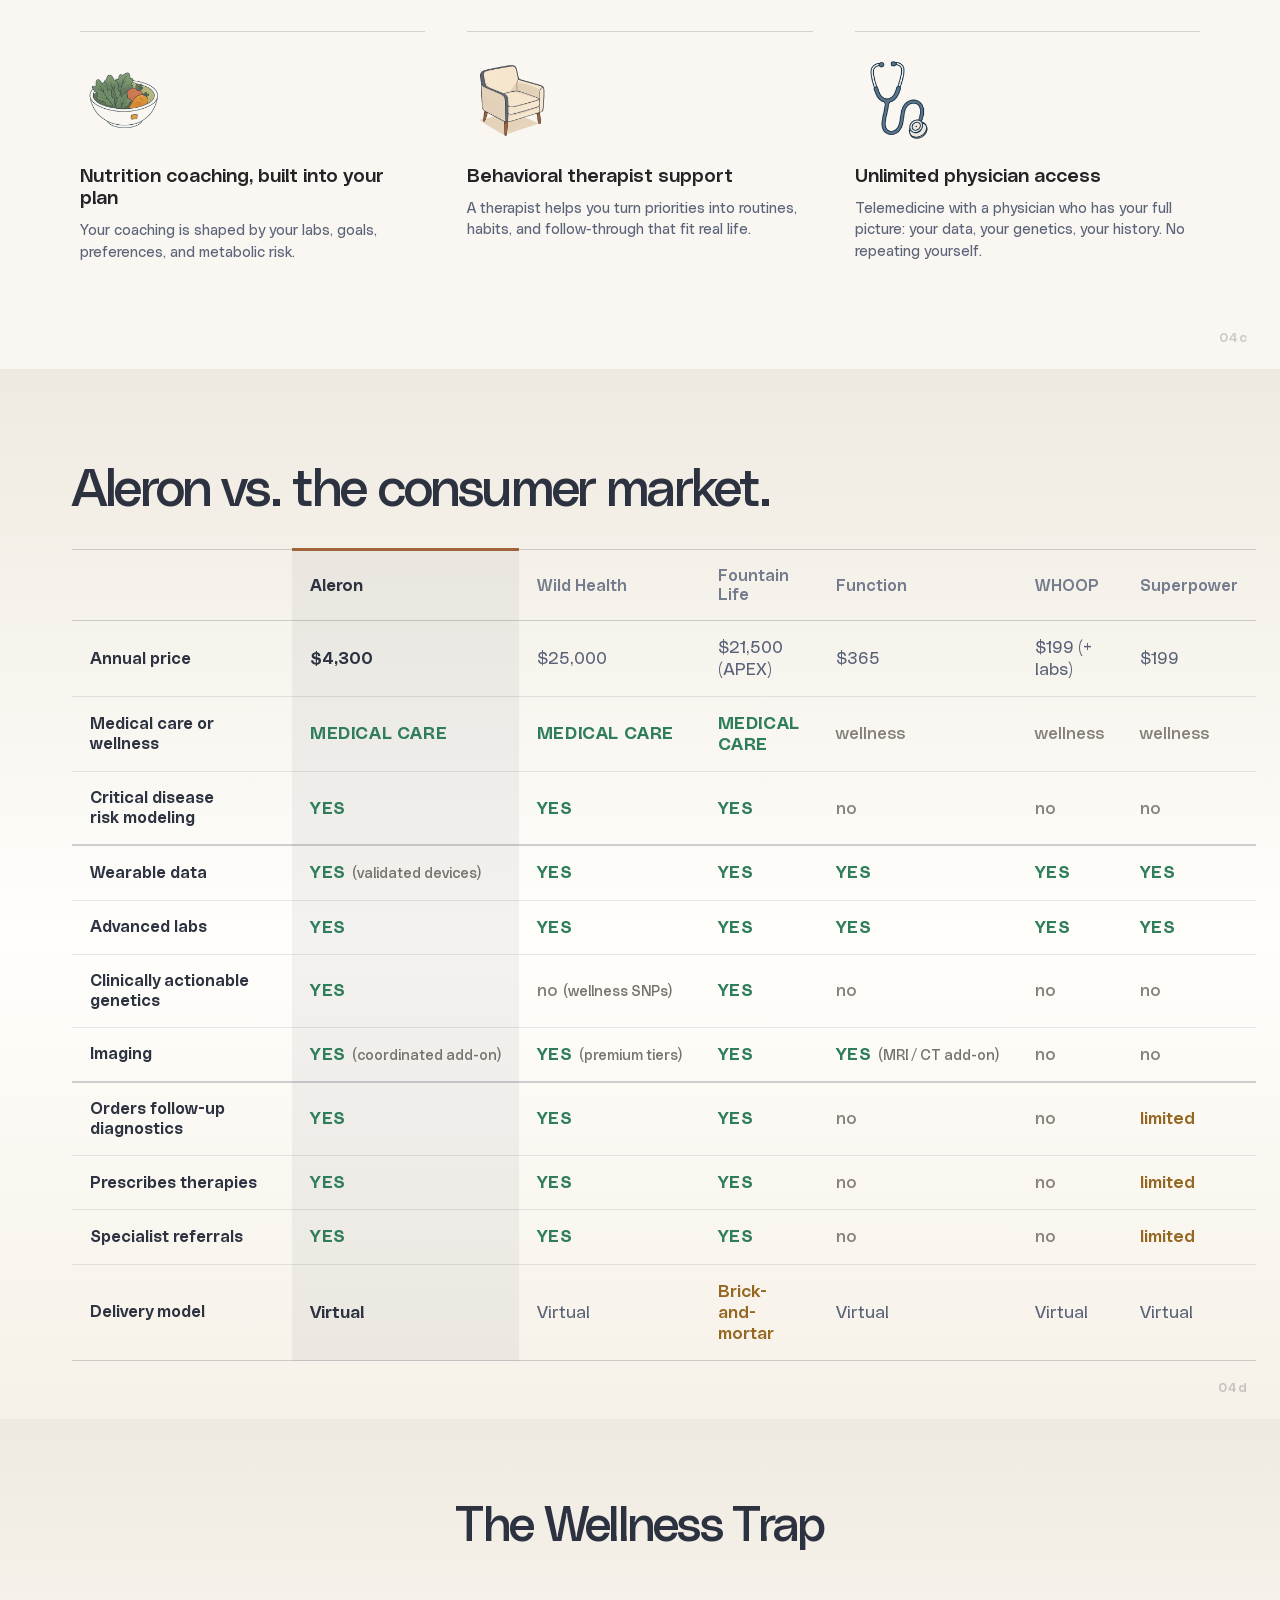
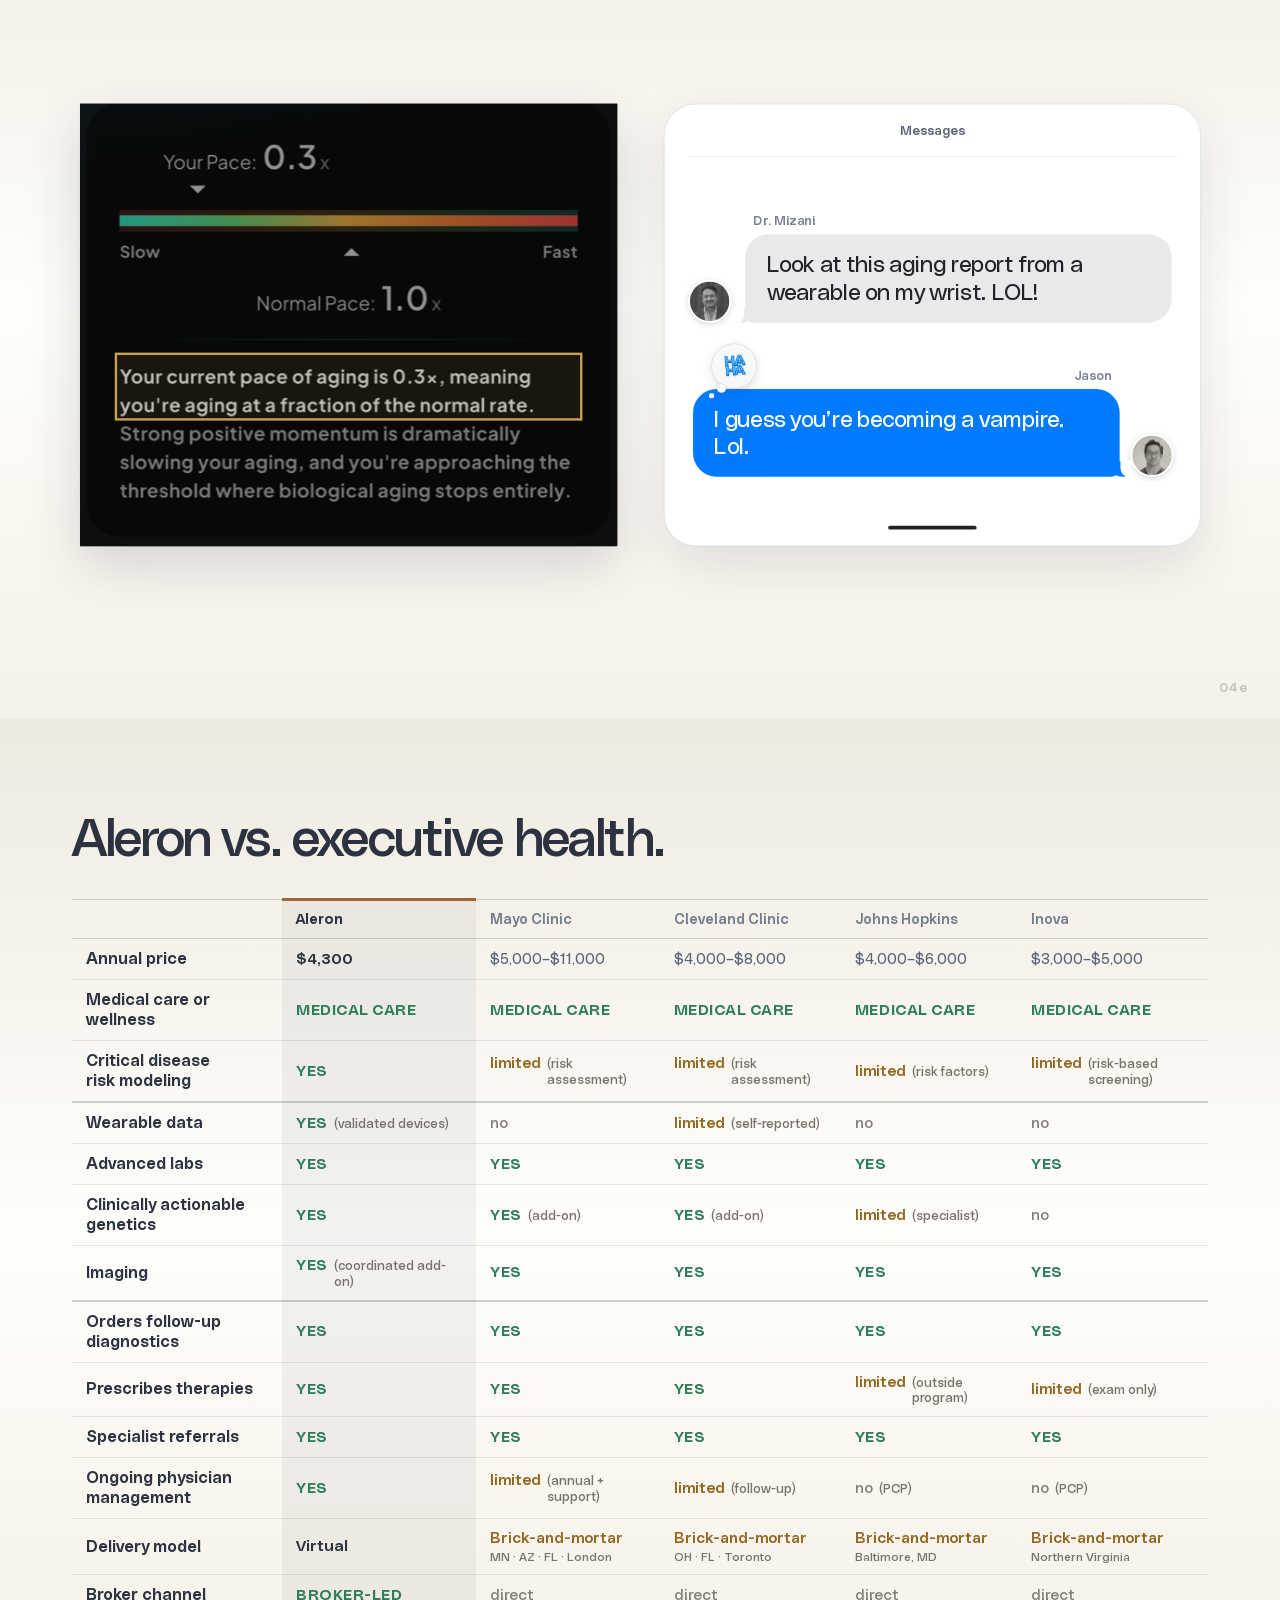
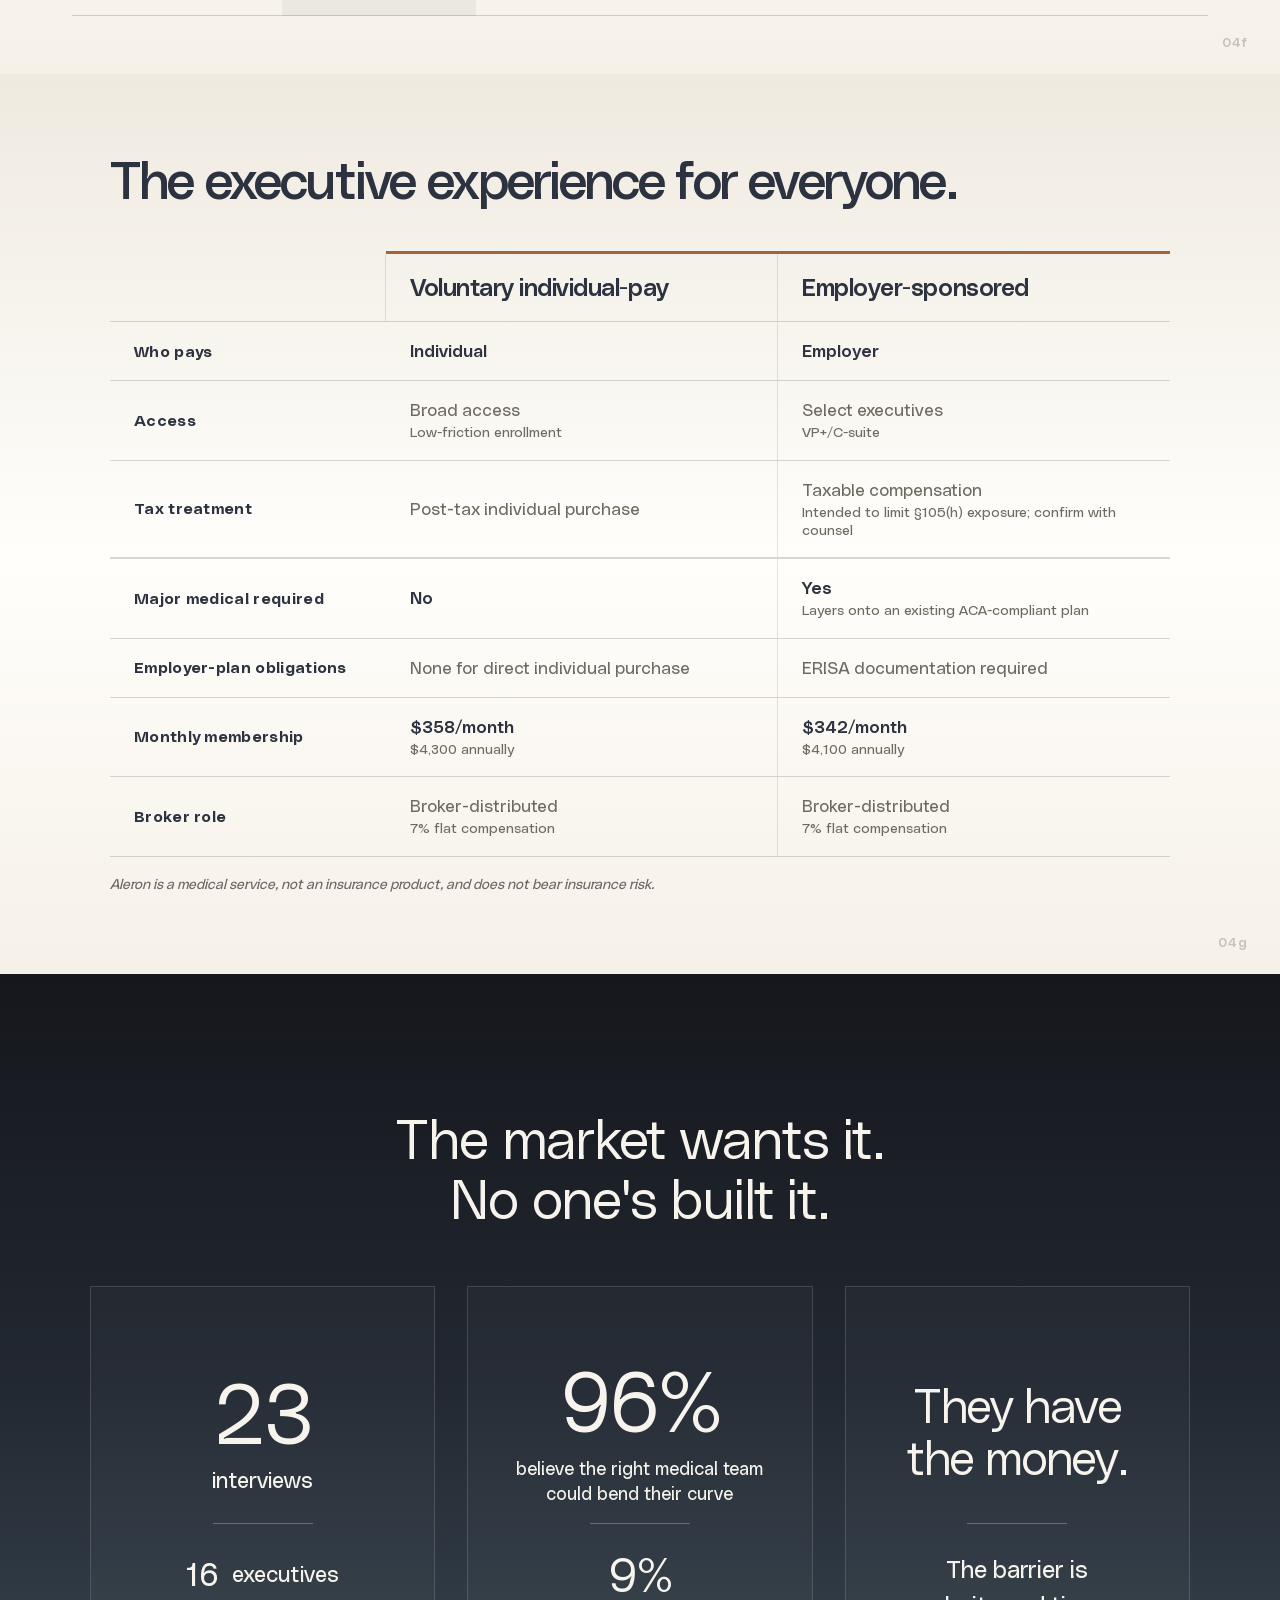
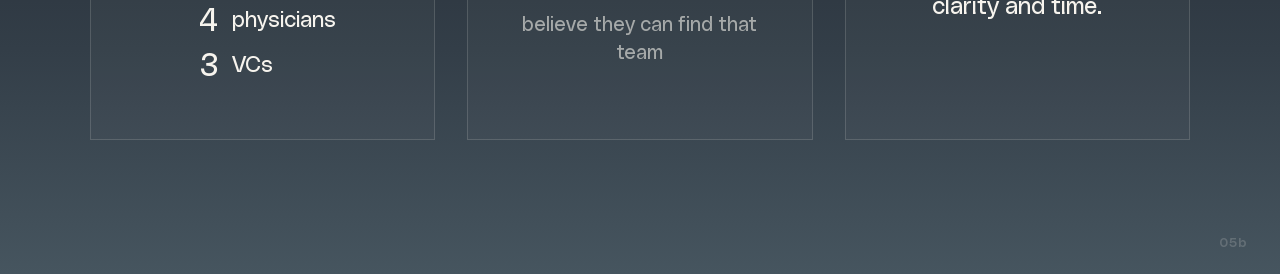
==== commit 0ffacda5: "Fit wellness slide to laptop viewports" ====
--- a/index.html
+++ b/index.html
@@ -585,6 +585,18 @@
     .howwedoit-slide { padding: clamp(56px, 8vh, 96px) 28px; }
     .howwedoit-chip { width: 0.82em; height: 0.82em; }
   }
+
+  .wellness-trap-layout {
+    --wellness-scale: 1;
+    transform: translateY(56px) scale(var(--wellness-scale));
+    transform-origin: center center;
+    width: 1419px;
+  }
+  @media (max-width: 1560px) { .wellness-trap-layout { --wellness-scale: 0.95; } }
+  @media (max-width: 1480px) { .wellness-trap-layout { --wellness-scale: 0.90; } }
+  @media (max-width: 1400px) { .wellness-trap-layout { --wellness-scale: 0.84; } }
+  @media (max-width: 1320px) { .wellness-trap-layout { --wellness-scale: 0.79; } }
+  @media (max-width: 1200px) { .wellness-trap-layout { --wellness-scale: 0.70; } }
 
 
 /* Copied support primitives for the Aleron Experience section */
@@ -1867,7 +1879,7 @@
   <div class="deck-display-title" style="position:absolute;top:80px;left:74px;right:74px;text-align:center;font-size:48px;line-height:1.08;color:var(--navy);">
     The Wellness Trap
   </div>
-  <div style="width:100%;display:grid;grid-template-columns:680px 680px;gap:59px;align-items:center;justify-content:center;transform:translateY(56px);">
+  <div class="wellness-trap-layout" style="display:grid;grid-template-columns:680px 680px;gap:59px;align-items:center;justify-content:center;">
     <div style="width:680px;height:560px;overflow:hidden;position:relative;background:#050607;box-shadow:0 24px 64px rgba(37,43,61,0.18);">
       <img src="assets/photos/wellness-pace-aging.jpg?v=20260820" alt="Wellness app claiming a 0.3 times pace of aging and suggesting biological aging may stop entirely" style="width:690px;height:auto;display:block;position:absolute;left:50%;bottom:0;transform:translateX(-50%);" loading="eager" decoding="async">
       <div aria-hidden="true" style="position:absolute;left:44px;top:315px;width:592px;height:86px;box-sizing:border-box;border:3px solid var(--gold);border-radius:8px;background:rgba(201,161,78,0.08);box-shadow:0 0 0 999px rgba(5,6,7,0.38);pointer-events:none;"></div>
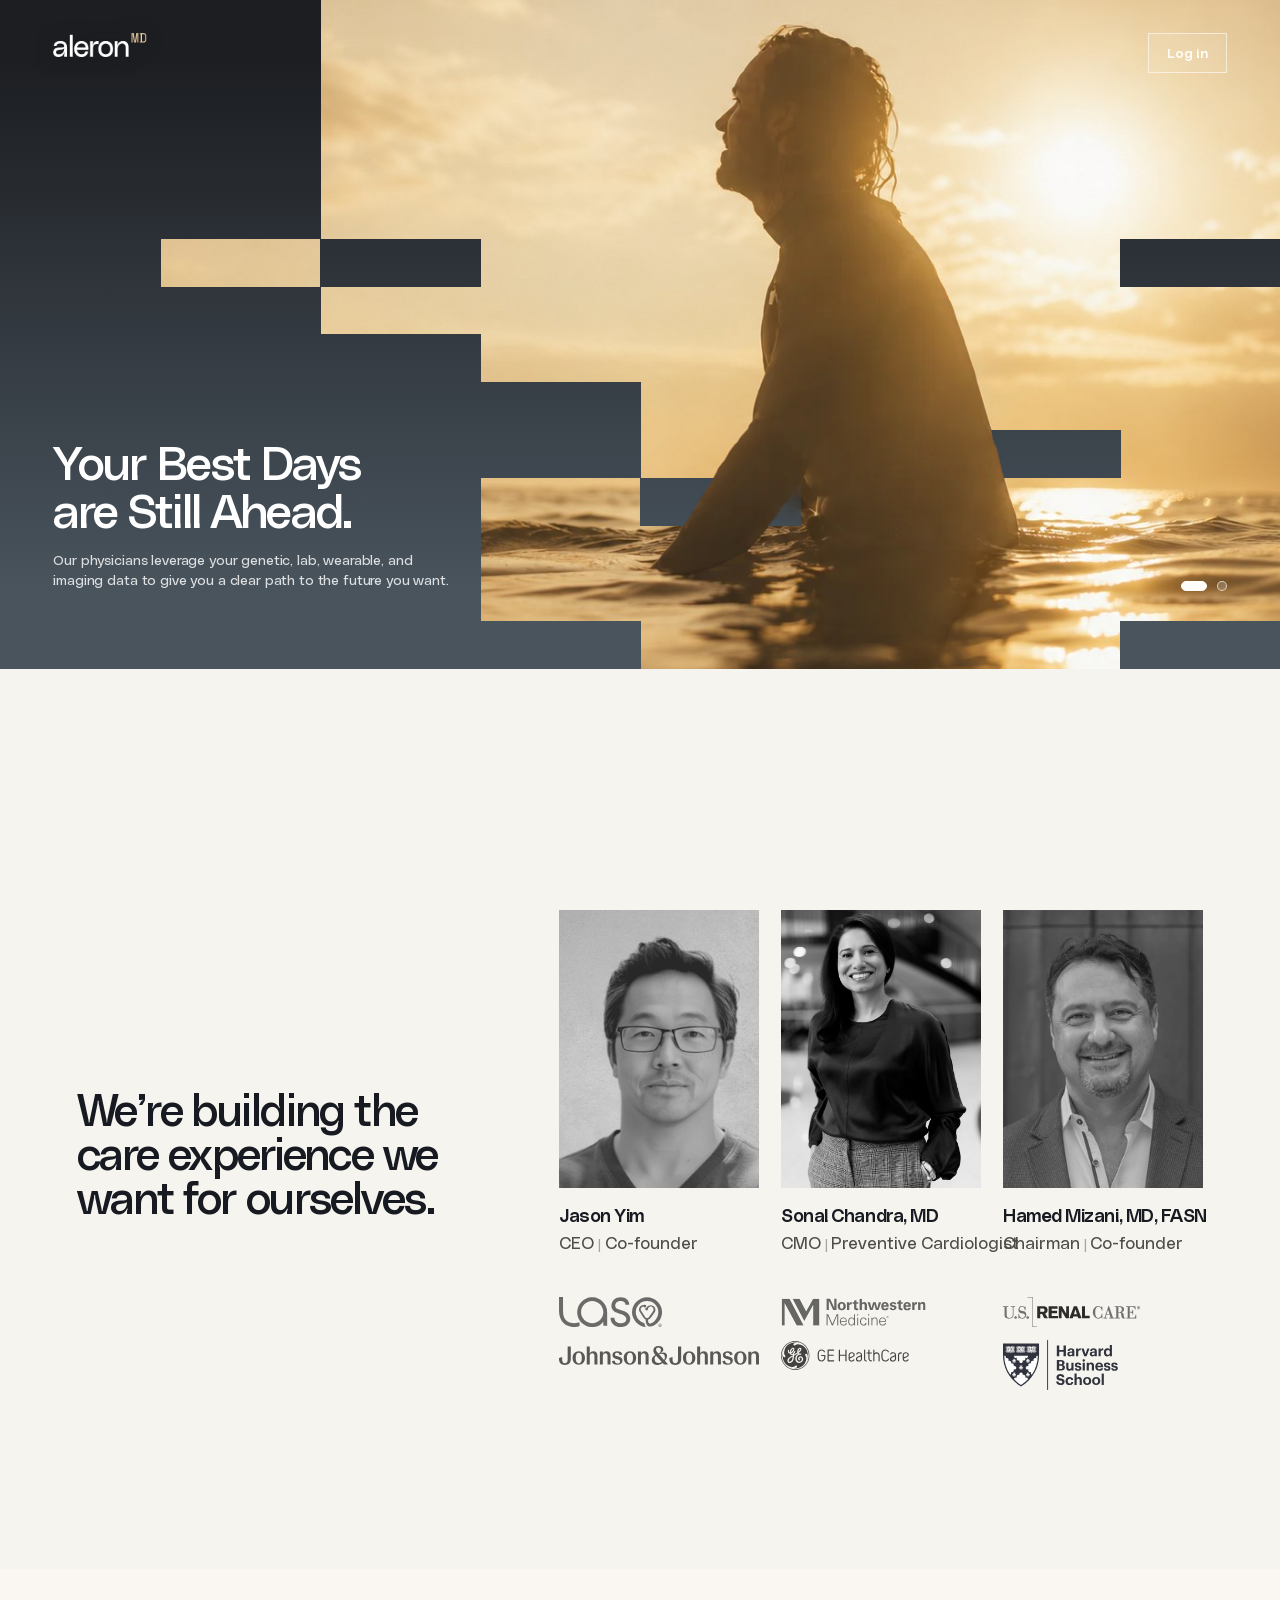
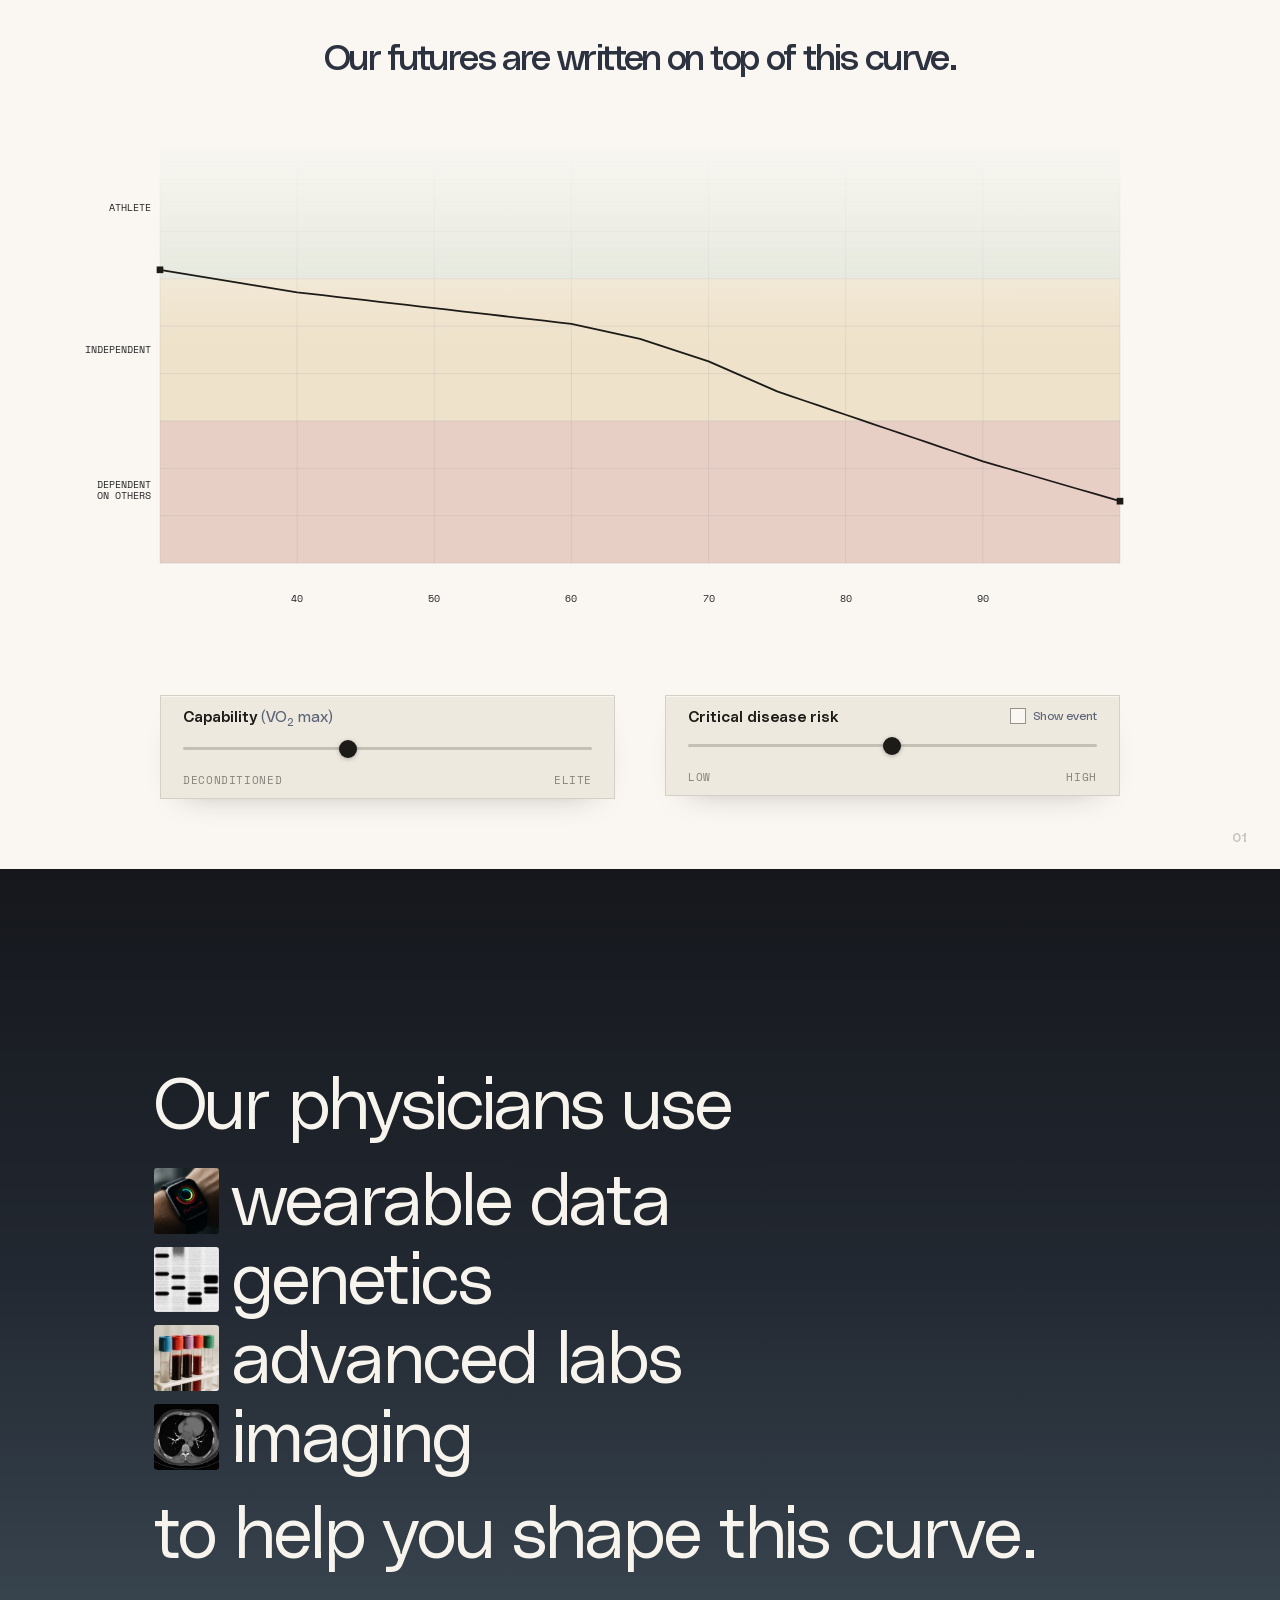
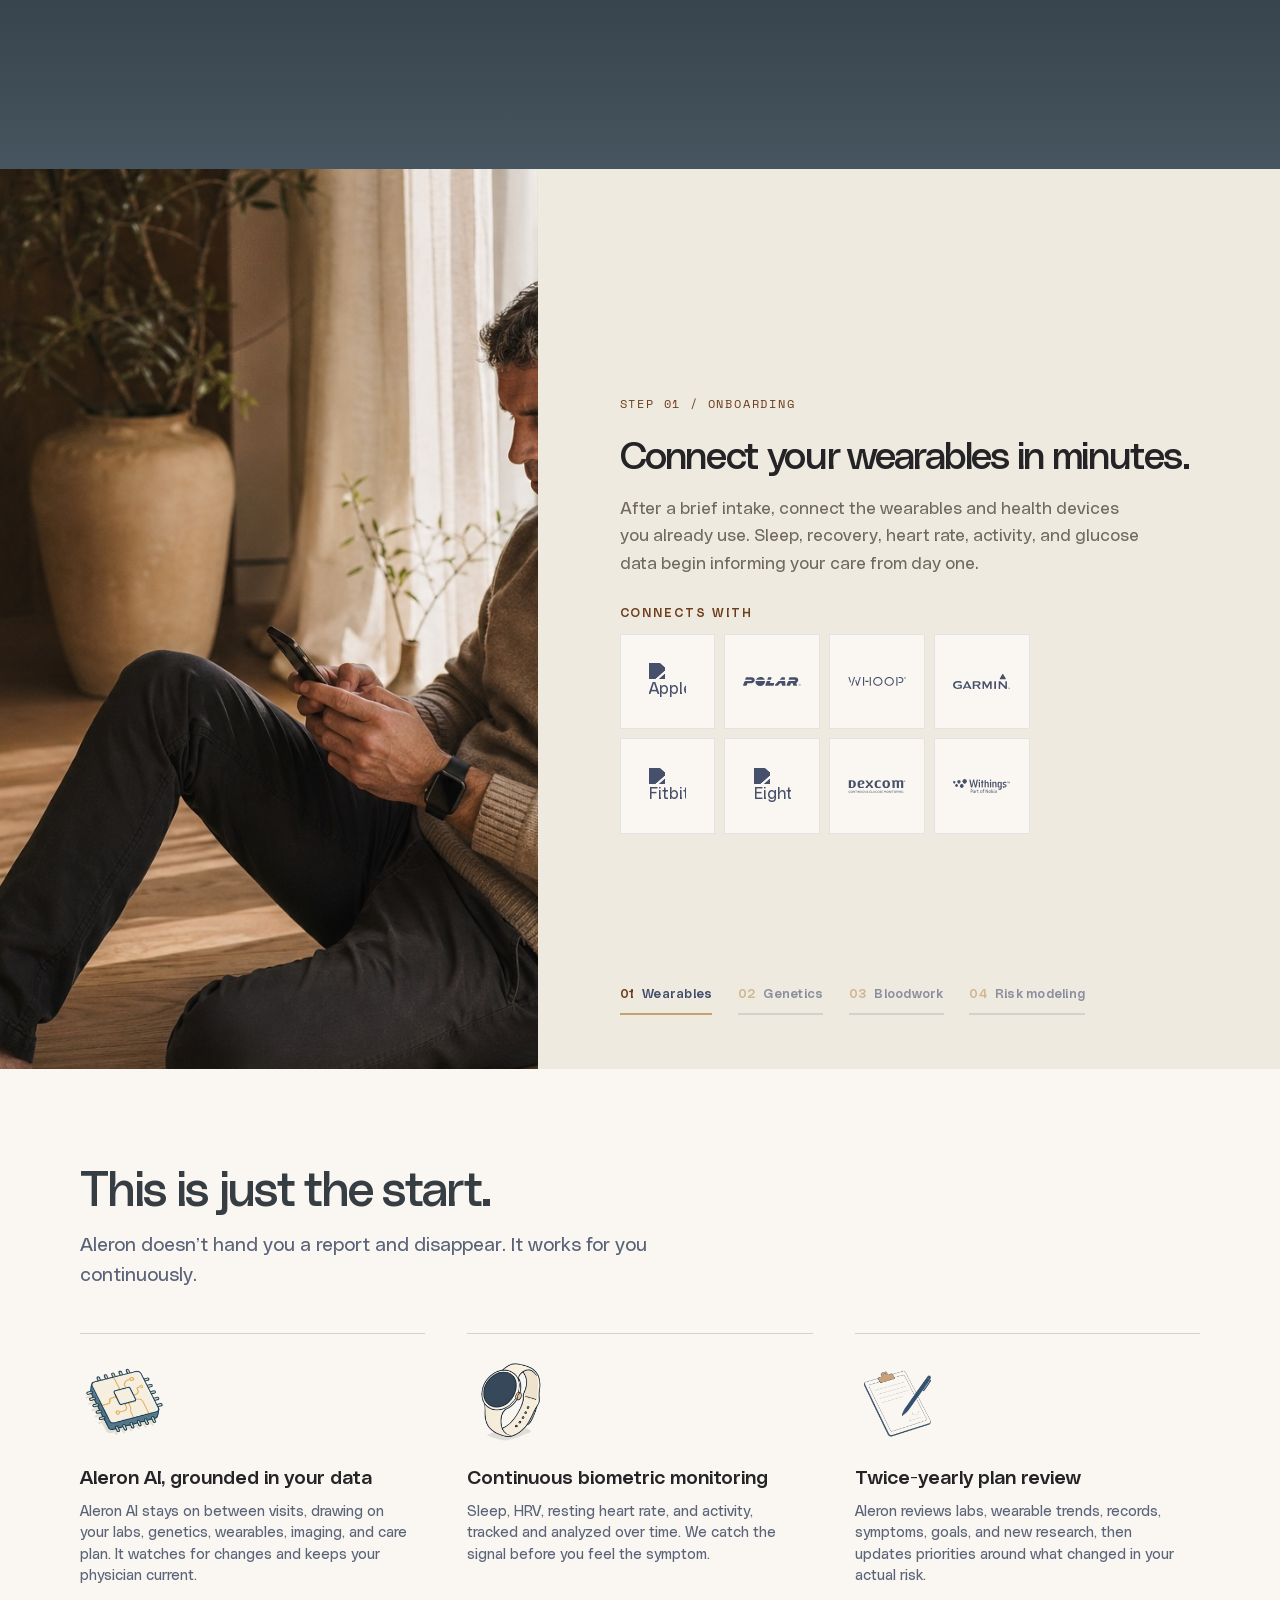
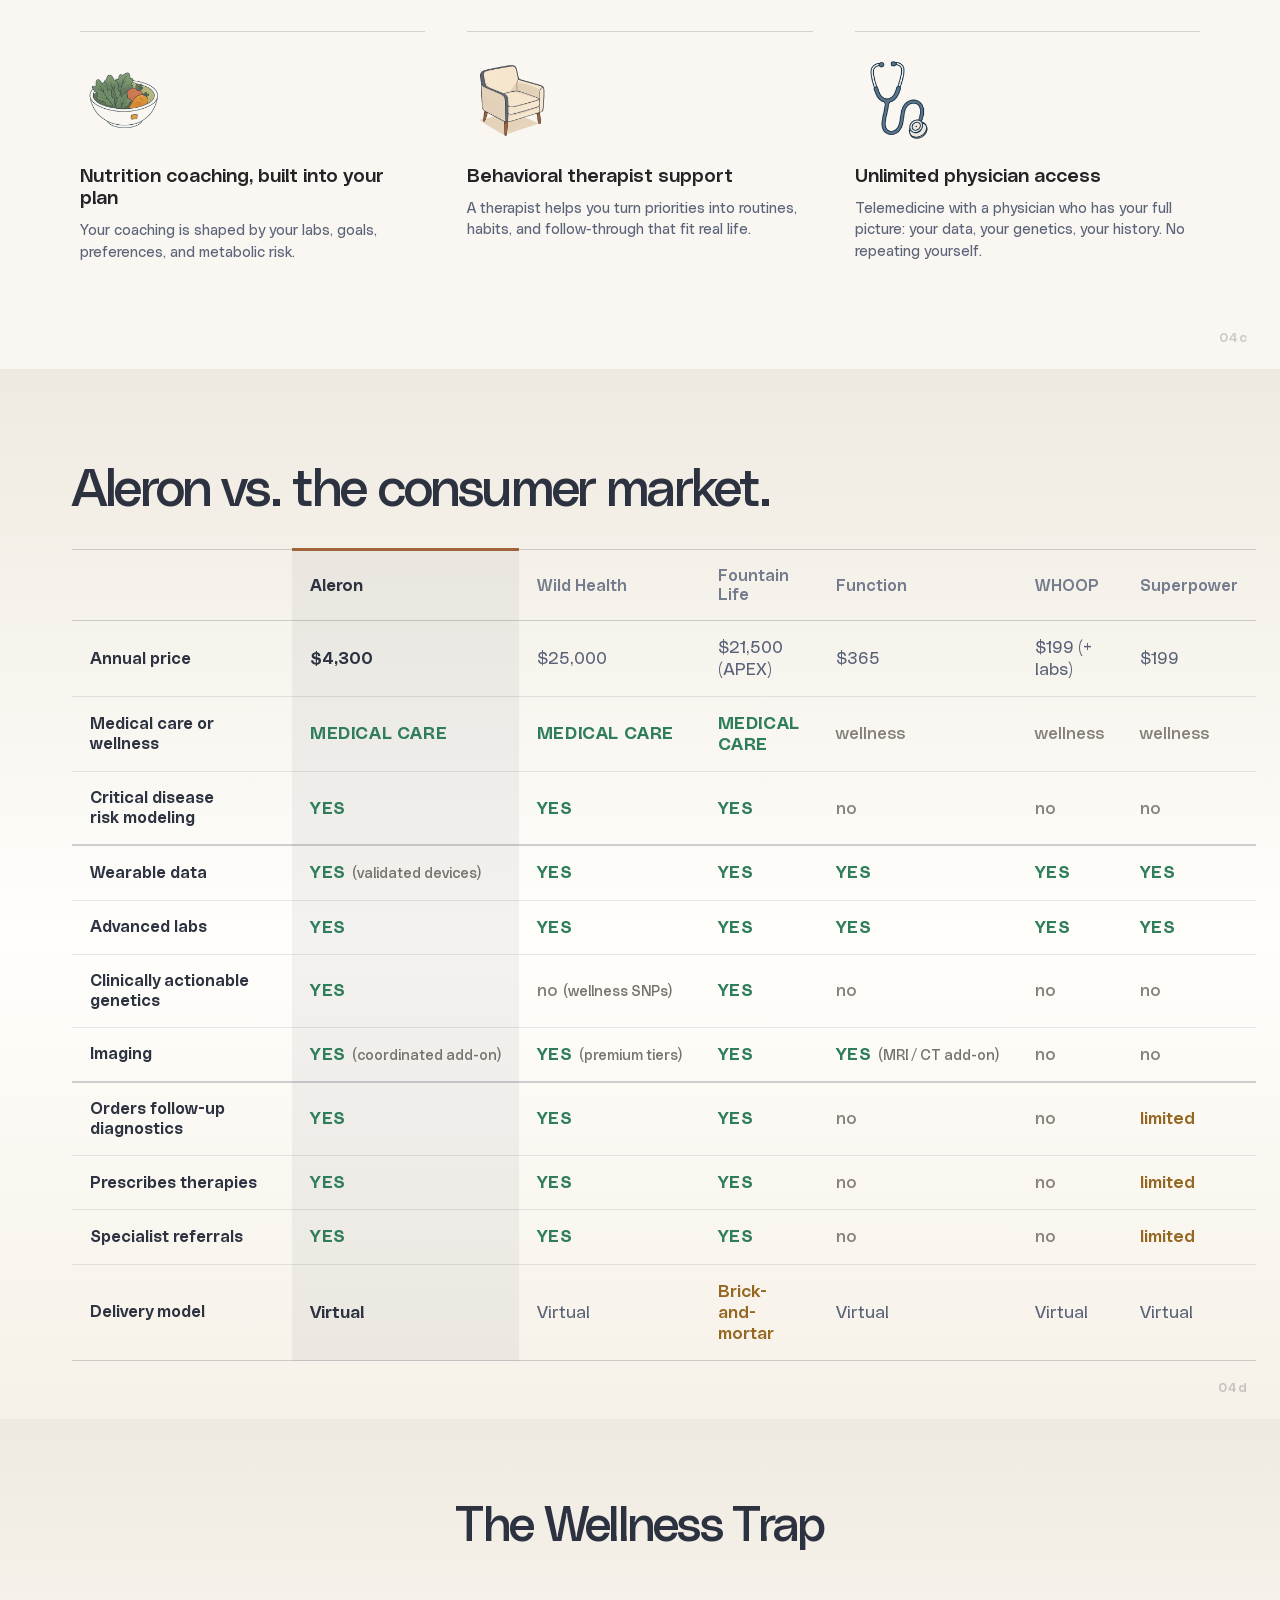
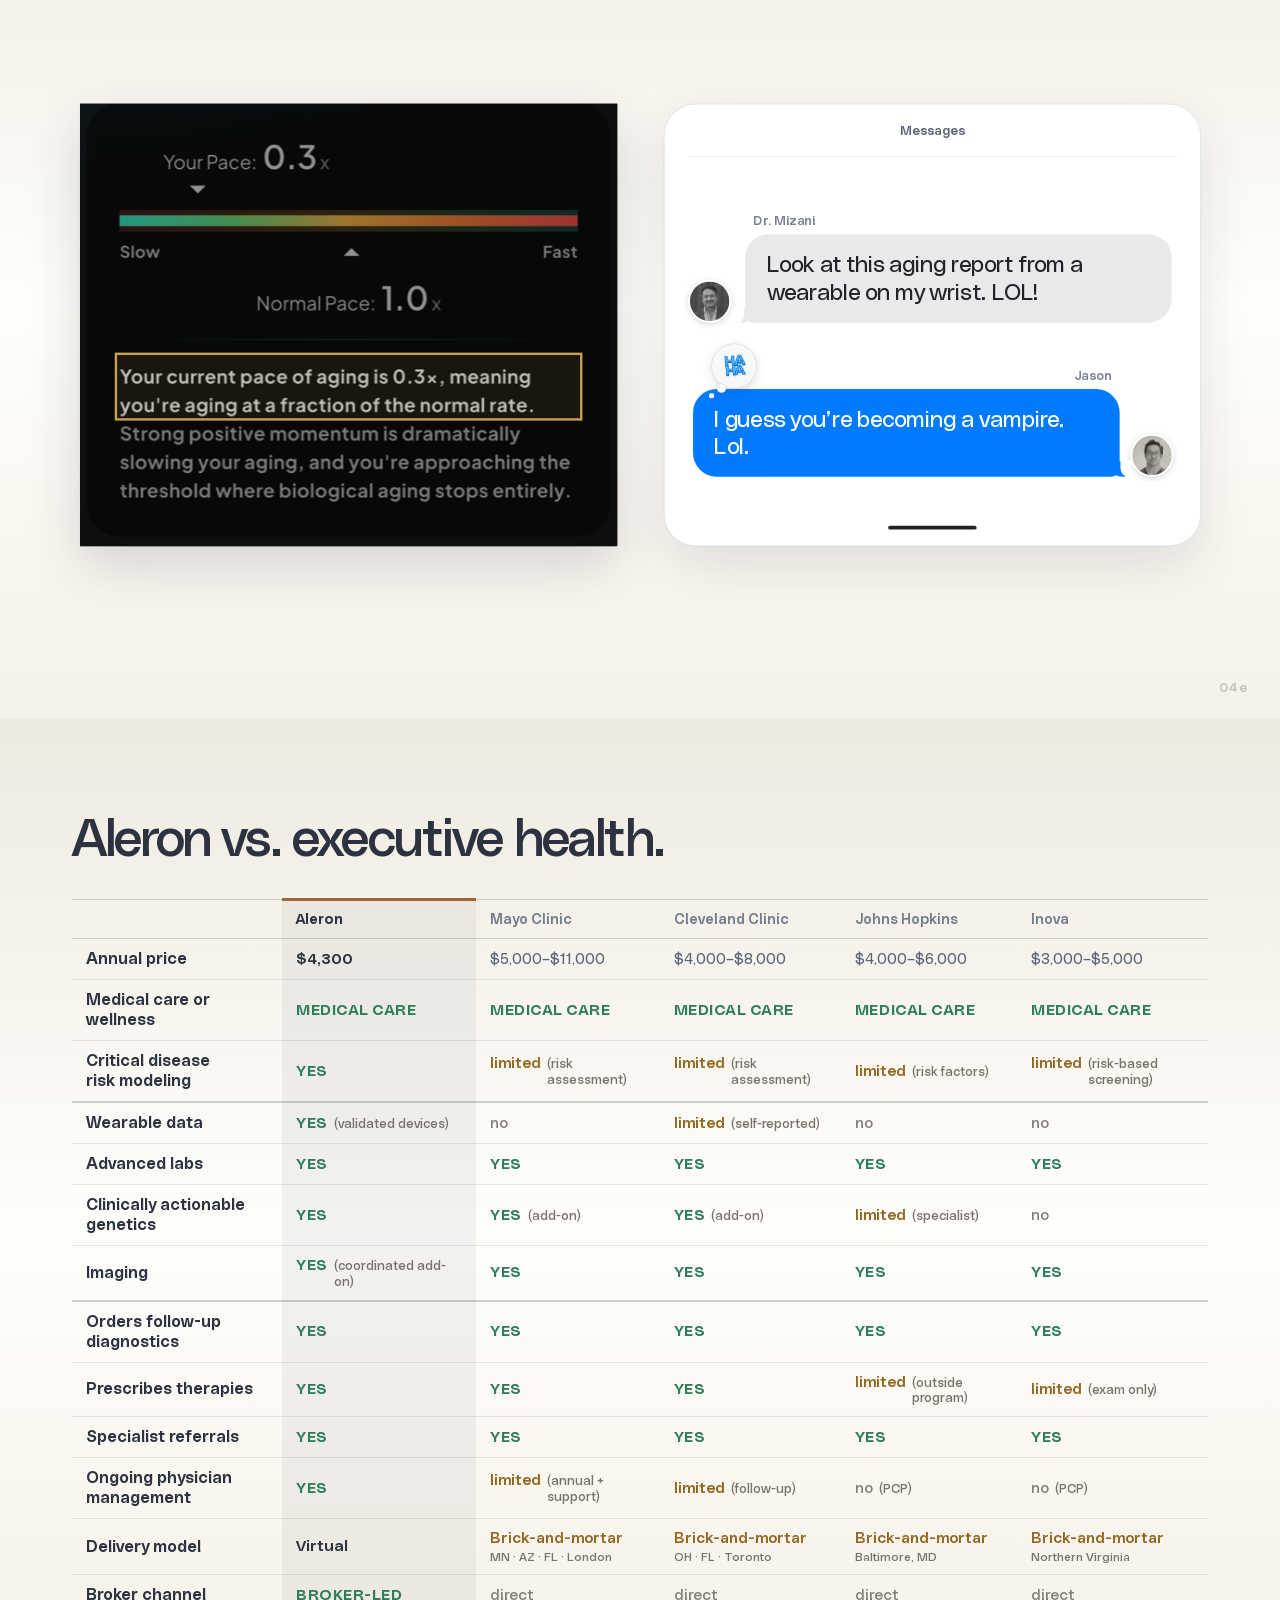
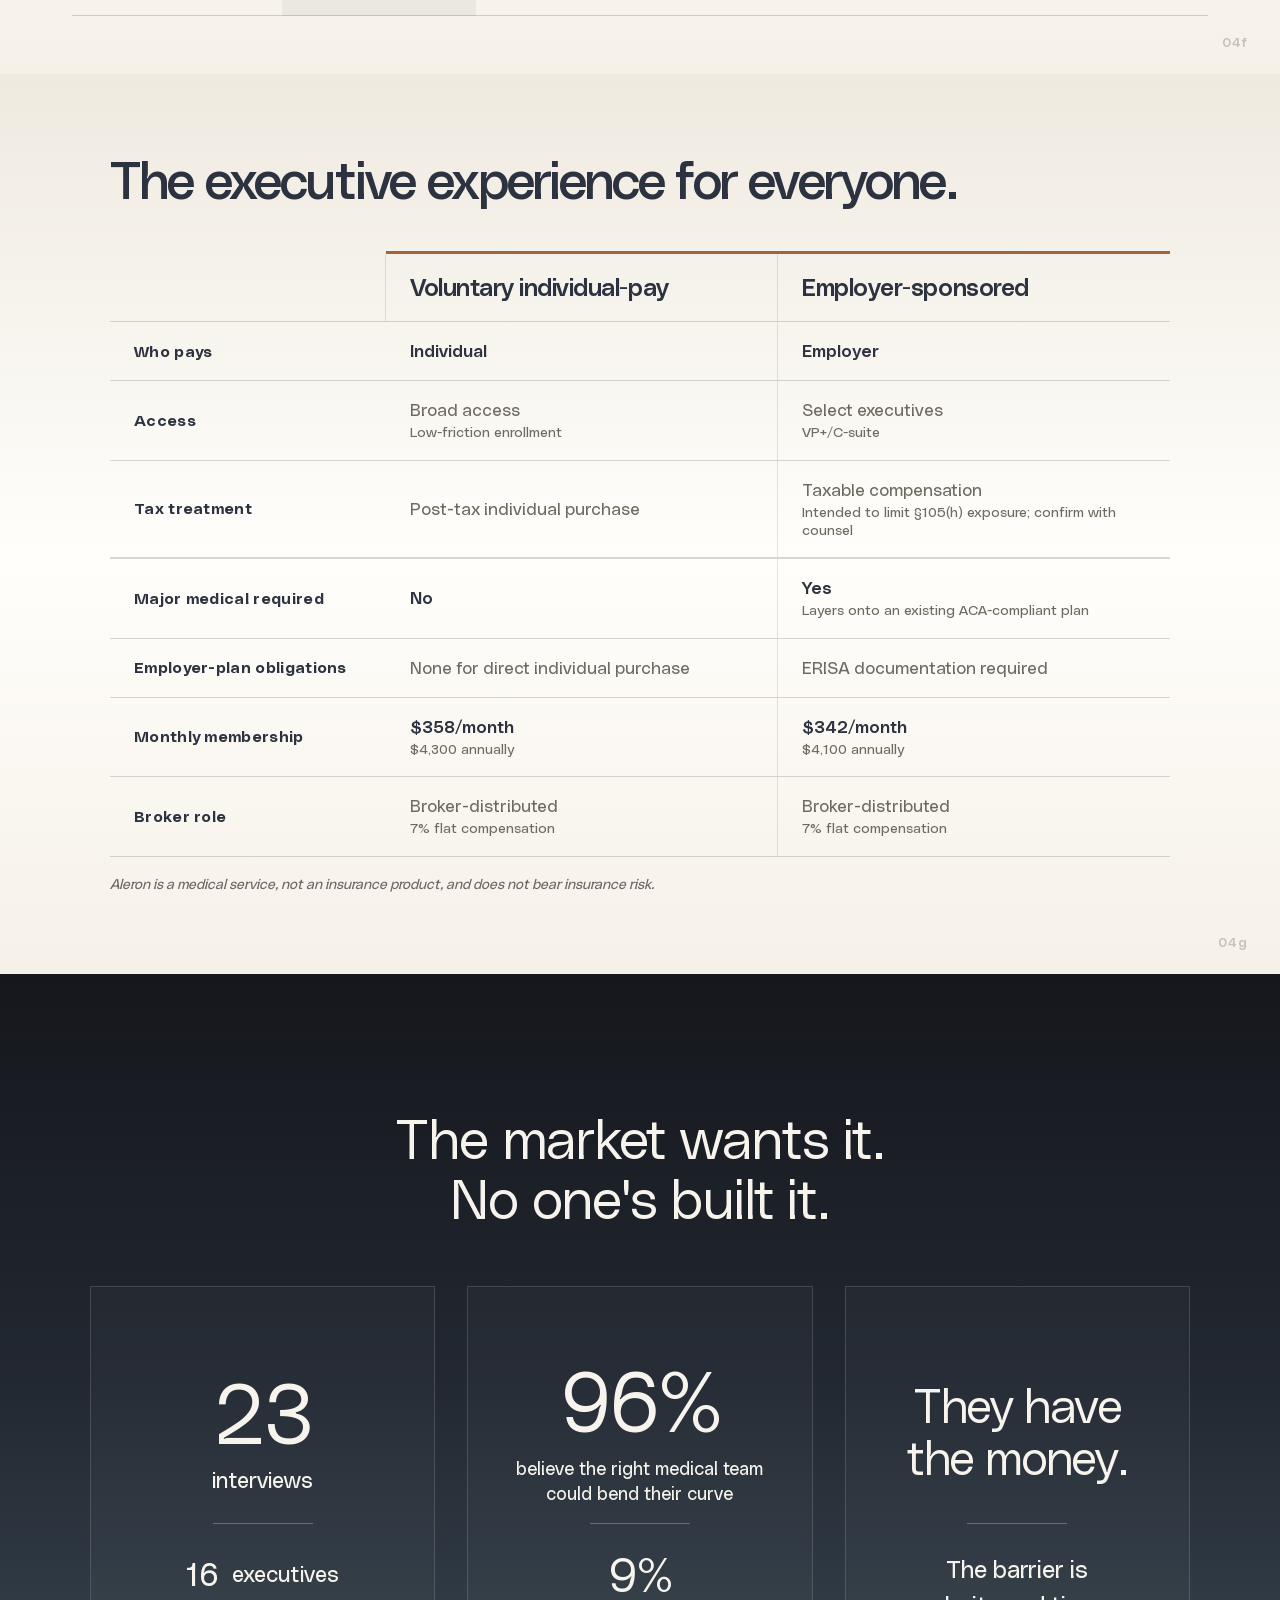
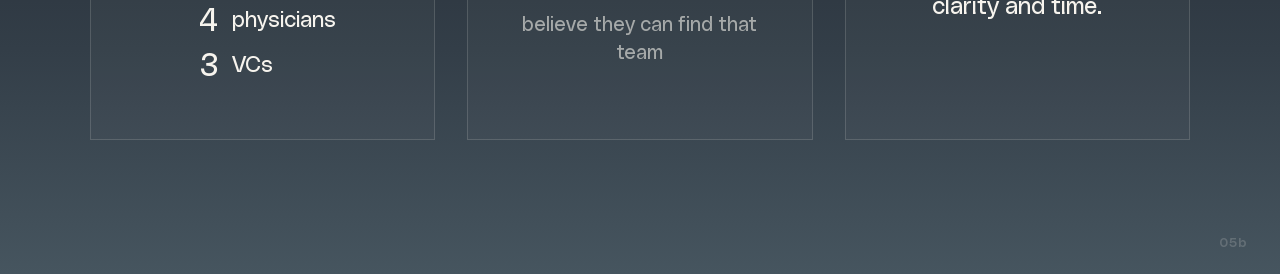
==== commit 4ffa024d: "Add disease-event reveal control" ====
--- a/index.html
+++ b/index.html
@@ -278,6 +278,15 @@
     box-shadow: 0 1px 0 rgba(255,255,255,0.55) inset, 0 14px 34px -24px rgba(29,27,24,0.40);
   }
   .curve-instrument .ctl-name { font-family: var(--voice); font-weight: 600; font-size: 15px; color: #1D1B18; }
+  .curve-instrument .ctl-name-row { display: flex; align-items: center; justify-content: space-between; gap: 16px; }
+  .curve-instrument .curve-event-checkbox { position: relative; display: inline-flex; align-items: center; gap: 7px; color: #5A6378; cursor: pointer; font-family: var(--voice); font-size: 12px; font-weight: 400; white-space: nowrap; }
+  .curve-instrument .curve-event-checkbox input { position: absolute; width: 1px; height: 1px; margin: -1px; opacity: 0; overflow: hidden; }
+  .curve-instrument .curve-event-box { width: 16px; height: 16px; border: 1px solid rgba(29,27,24,0.46); background: #FAF7F2; display: grid; place-items: center; transition: background 150ms ease, border-color 150ms ease, box-shadow 150ms ease; }
+  .curve-instrument .curve-event-box::after { content: '✓'; color: #fff; font-size: 12px; font-weight: 700; line-height: 1; opacity: 0; transform: scale(0.7); transition: opacity 150ms ease, transform 150ms ease; }
+  .curve-instrument .curve-event-checkbox input:checked + .curve-event-box { background: #A4452C; border-color: #A4452C; }
+  .curve-instrument .curve-event-checkbox input:checked + .curve-event-box::after { opacity: 1; transform: scale(1); }
+  .curve-instrument .curve-event-checkbox input:focus-visible + .curve-event-box { box-shadow: 0 0 0 3px rgba(164,69,44,0.18); }
+  .curve-instrument #cp-event-branch, .curve-instrument #cp-event-label, .curve-instrument #cp-event-prob, .curve-instrument #cp-event-cap { transition: opacity 180ms ease; }
   .curve-instrument .ctl-sub { font-weight: 400; color: #5A6378; }
   .curve-instrument .ctl-sub sub { font-size: 0.72em; }
   .curve-instrument .ctl input[type=range] { -webkit-appearance: none; appearance: none; width: 100%; height: 22px; margin-top: 10px; background: transparent; cursor: pointer; }
@@ -1507,19 +1516,19 @@
           <text class="axistitle" id="cp-xage" x="864" y="788" text-anchor="middle">AGE</text>
         </g>
         <path id="cp-inkc" fill="none" stroke="#1D1B18" stroke-width="2.4" stroke-linecap="round" stroke-linejoin="round"/>
-        <path id="cp-event-branch" fill="none" stroke="#A4452C" stroke-width="2.6" stroke-linecap="round" stroke-linejoin="round"/>
-        <line id="cp-event-leader" x1="0" y1="0" x2="0" y2="0" stroke="#A4452C" stroke-width="1.25"/>
-        <circle id="cp-event-dot" cx="0" cy="0" r="5.5" fill="#A4452C" stroke="#FAF7F2" stroke-width="2.5"/>
-        <circle id="cp-event-dot2" cx="0" cy="0" r="4" fill="#A4452C"/>
-        <text id="cp-event-label" x="0" y="0" style="font-family:var(--audit);font-size:11px;letter-spacing:.14em;fill:#A4452C">DISEASE EVENT</text>
-        <text id="cp-event-prob" x="0" y="0" style="font-family:var(--voice);font-size:34px;font-weight:600;letter-spacing:-.01em;fill:#A4452C"></text>
-        <text id="cp-event-cap" x="0" y="0" style="font-family:var(--audit);font-size:11px;letter-spacing:.1em;fill:#8A6F66">PROBABILITY</text>
+        <path id="cp-event-branch" opacity="0" fill="none" stroke="#A4452C" stroke-width="2.6" stroke-linecap="round" stroke-linejoin="round"/>
+        <line id="cp-event-leader" opacity="0" x1="0" y1="0" x2="0" y2="0" stroke="#A4452C" stroke-width="1.25"/>
+        <circle id="cp-event-dot" opacity="0" cx="0" cy="0" r="5.5" fill="#A4452C" stroke="#FAF7F2" stroke-width="2.5"/>
+        <circle id="cp-event-dot2" opacity="0" cx="0" cy="0" r="4" fill="#A4452C"/>
+        <text id="cp-event-label" opacity="0" x="0" y="0" style="font-family:var(--audit);font-size:11px;letter-spacing:.14em;fill:#A4452C">DISEASE EVENT</text>
+        <text id="cp-event-prob" opacity="0" x="0" y="0" style="font-family:var(--voice);font-size:34px;font-weight:600;letter-spacing:-.01em;fill:#A4452C"></text>
+        <text id="cp-event-cap" opacity="0" x="0" y="0" style="font-family:var(--audit);font-size:11px;letter-spacing:.1em;fill:#8A6F66">PROBABILITY</text>
         <rect id="cp-p0" width="9" height="9" fill="#1D1B18"/>
         <rect id="cp-p1" width="9" height="9" fill="#1D1B18"/>
       </svg>
       <div class="controls" id="cp-controls">
         <div class="ctl"><div class="ctl-name">Capability <span class="ctl-sub">(VO<sub>2</sub> max)</span></div><input type="range" id="cp-sCap" min="0" max="100" value="40"><div class="ctl-marks"><span>DECONDITIONED</span><span>ELITE</span></div></div>
-        <div class="ctl"><div class="ctl-name">Critical disease risk</div><input type="range" id="cp-sRisk" min="0" max="100" value="50"><div class="ctl-marks"><span>LOW</span><span>HIGH</span></div></div>
+        <div class="ctl"><div class="ctl-name ctl-name-row"><span>Critical disease risk</span><label class="curve-event-checkbox"><input type="checkbox" id="cp-event-toggle"><span class="curve-event-box" aria-hidden="true"></span><span>Show event</span></label></div><input type="range" id="cp-sRisk" min="0" max="100" value="50"><div class="ctl-marks"><span>LOW</span><span>HIGH</span></div></div>
       </div>
       <p class="cp-disc" id="cp-disc"></p>
       <div class="hint" id="cp-hint"></div>
@@ -2199,8 +2208,8 @@
     return pts[pts.length-1][1];
   };
   const $=id=>document.getElementById(id);
-  const sCap=$('cp-sCap'),sRisk=$('cp-sRisk');
-  if(!sCap||!sRisk) return;
+  const sCap=$('cp-sCap'),sRisk=$('cp-sRisk'),eventToggle=$('cp-event-toggle');
+  if(!sCap||!sRisk||!eventToggle) return;
   const cap=()=>+sCap.value;
   function eventModel(){
     const c=cap()/100,r=(+sRisk.value)/100,l=c;
@@ -2248,6 +2257,7 @@
   function render(p){
     const d=cpath(cv);
     inkc.setAttribute('d',d);
+    const showEvent=eventToggle.checked;
     const ev=eventModel();
     eventBranch.setAttribute('d',branchPath(cvEvent,ev.age));
     const L=inkc.getTotalLength();
@@ -2270,7 +2280,7 @@
     eventCap.setAttribute('x',ax);eventCap.setAttribute('y',redY+102);
     eventProbLabel.textContent=Math.round(ev.eventProb*100)+'%';
     eventDot.style.opacity=0;eventDot2.style.opacity=0;eventLeader.style.opacity=0;
-    eventLabel.style.opacity=1;eventProbLabel.style.opacity=1;eventCap.style.opacity=1;eventBranch.style.opacity=1;
+    eventLabel.style.opacity=showEvent?1:0;eventProbLabel.style.opacity=showEvent?1:0;eventCap.style.opacity=showEvent?1:0;eventBranch.style.opacity=showEvent?1:0;
     bandRects.forEach(r=>{ r.style.opacity=1; });
     bandsG.style.opacity=1;gridG.style.opacity=1;axes.style.opacity=1;
     ycap.style.opacity=0;xage.style.opacity=0;
@@ -2295,6 +2305,7 @@
   [sCap,sRisk].forEach(s=>{
     s.addEventListener('input',()=>{render(FIXED);layoutControls();});
   });
+  eventToggle.addEventListener('change',()=>{render(FIXED);layoutControls();});
   addEventListener('resize',()=>{render(FIXED);layoutControls();});
   render(FIXED);layoutControls();requestAnimationFrame(layoutControls);
 })();
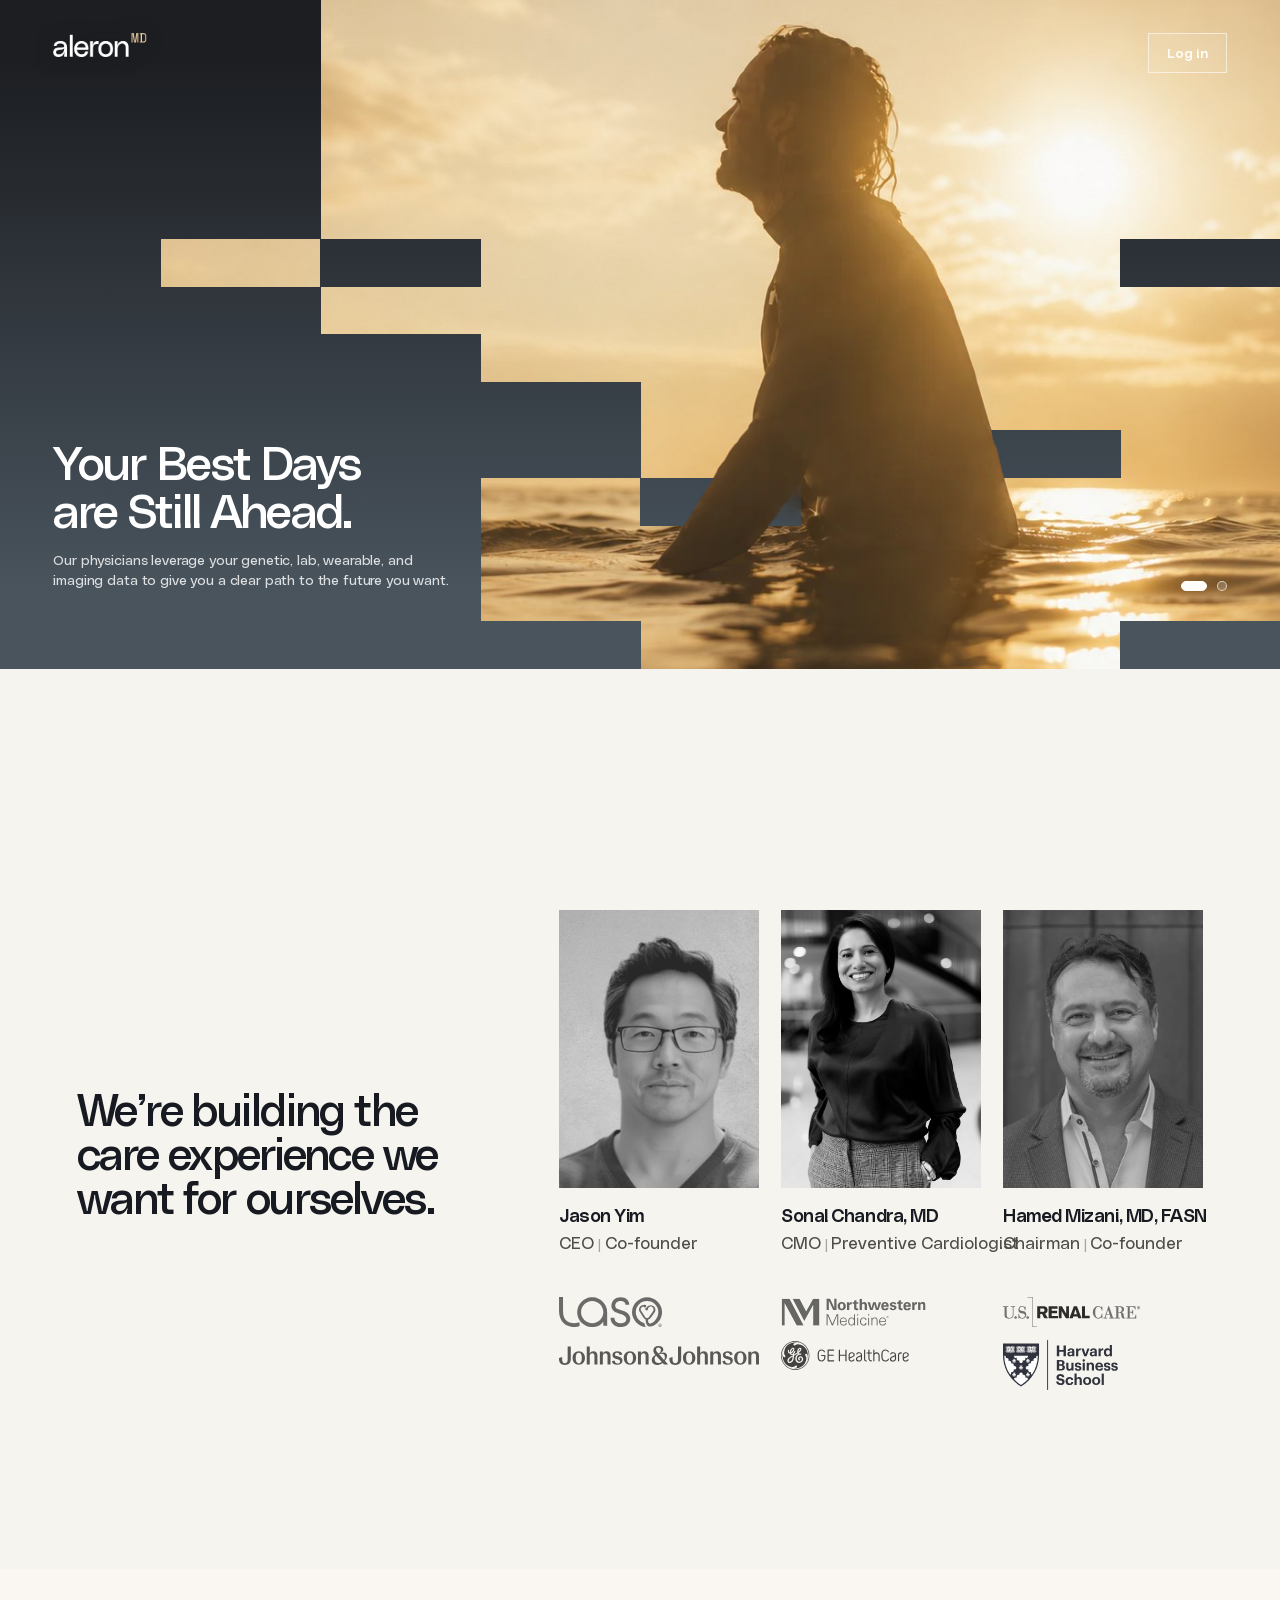
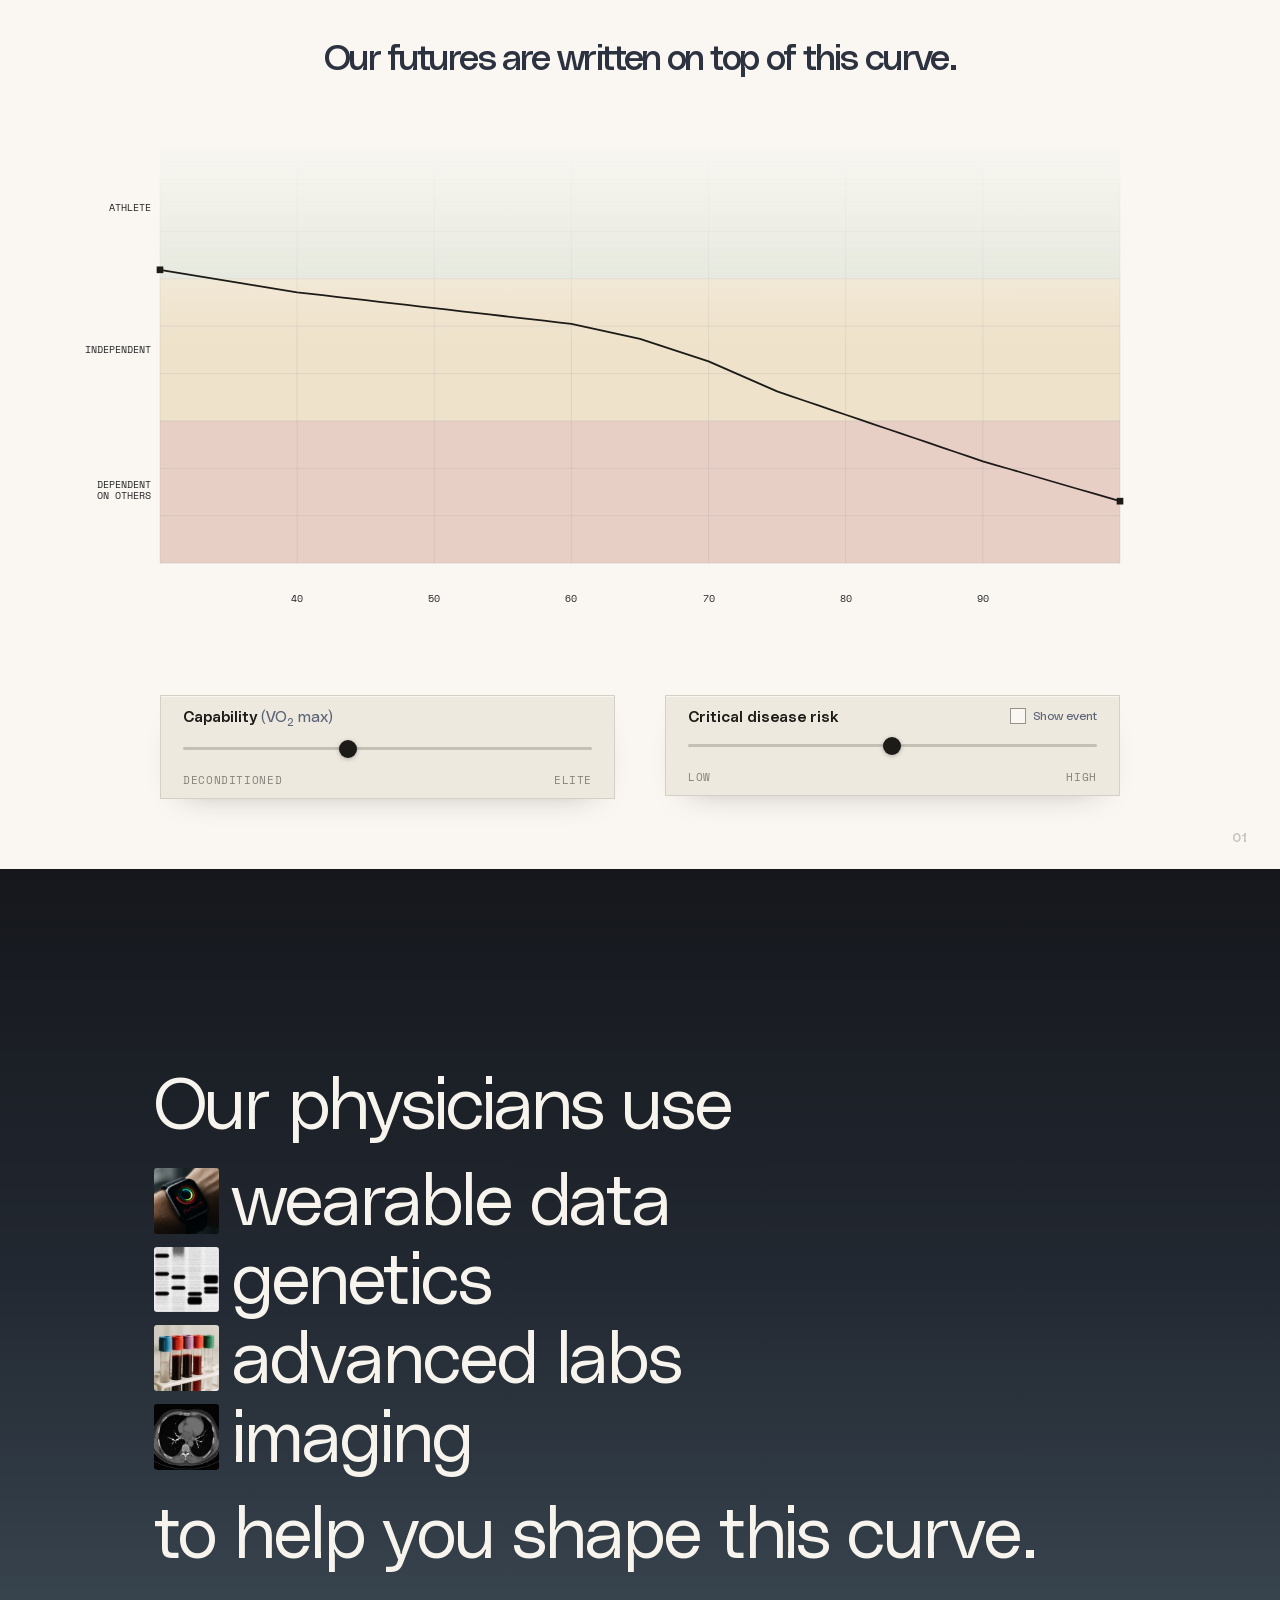
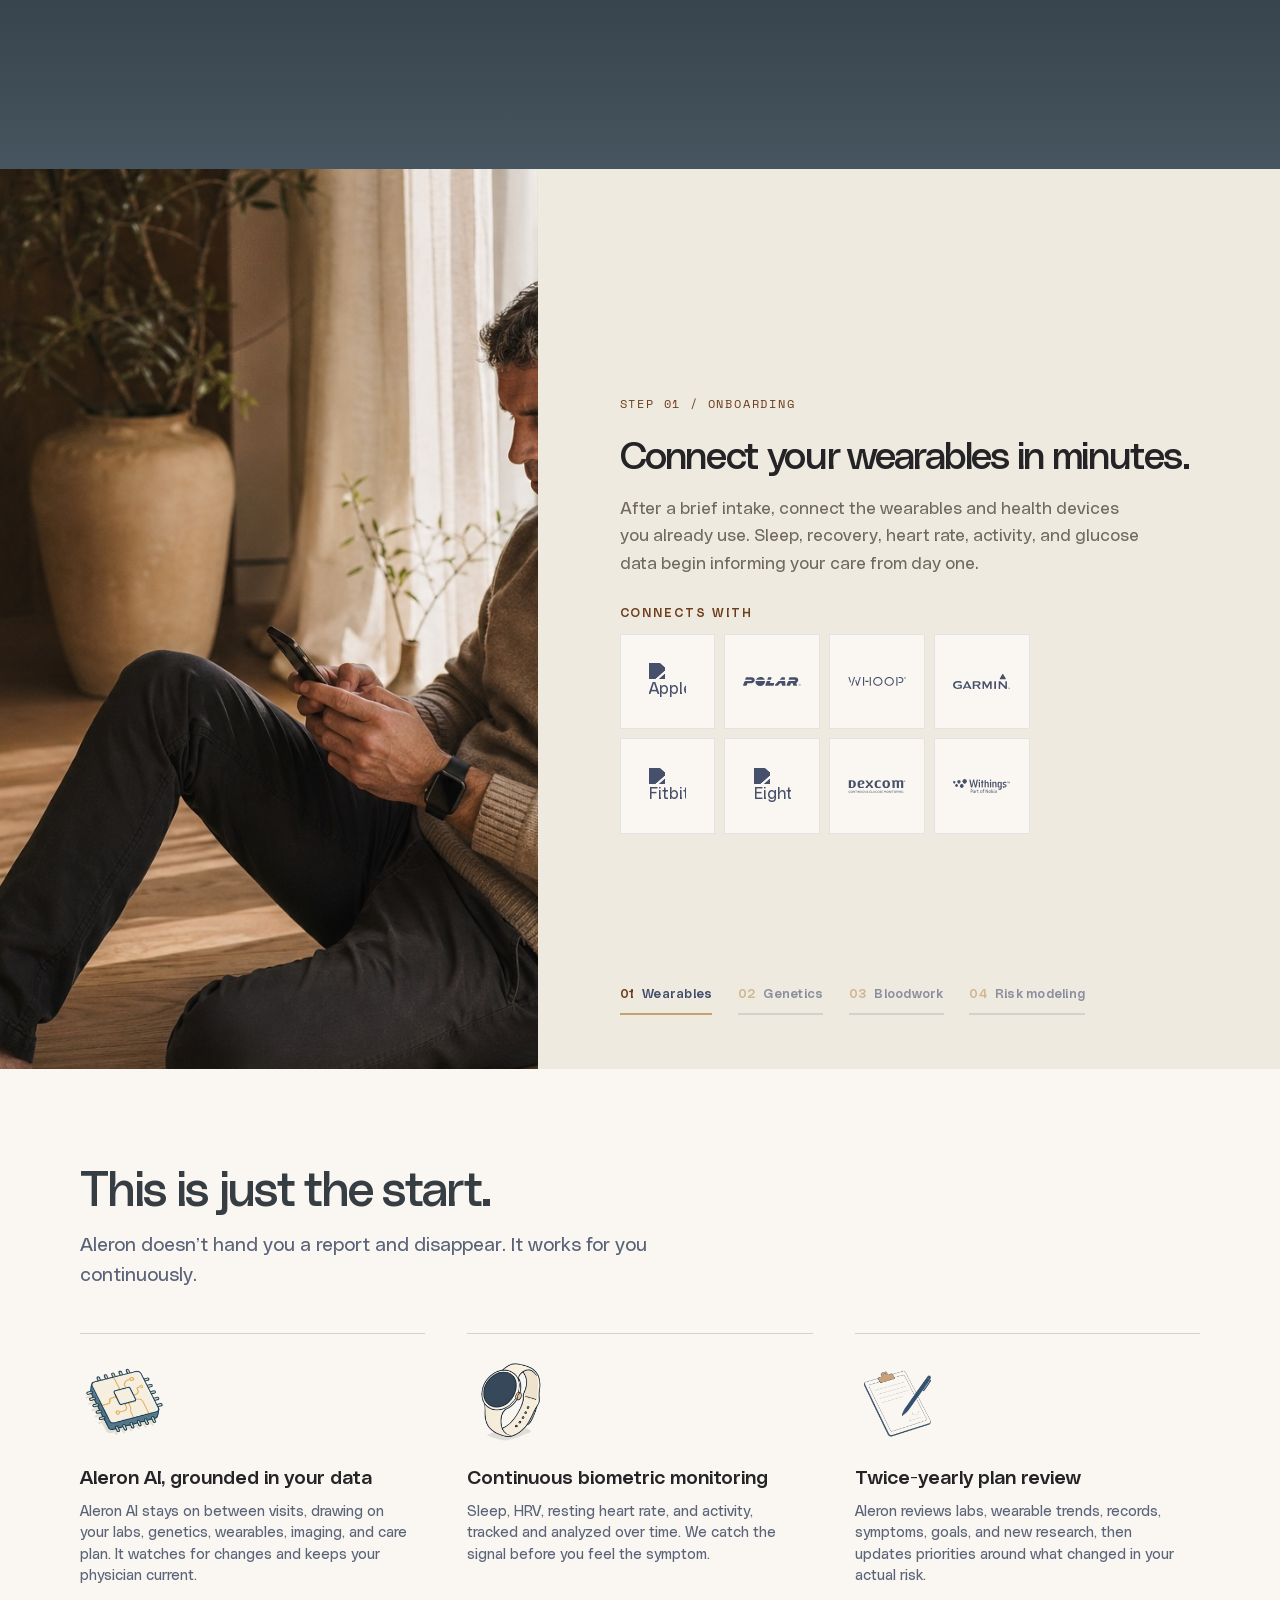
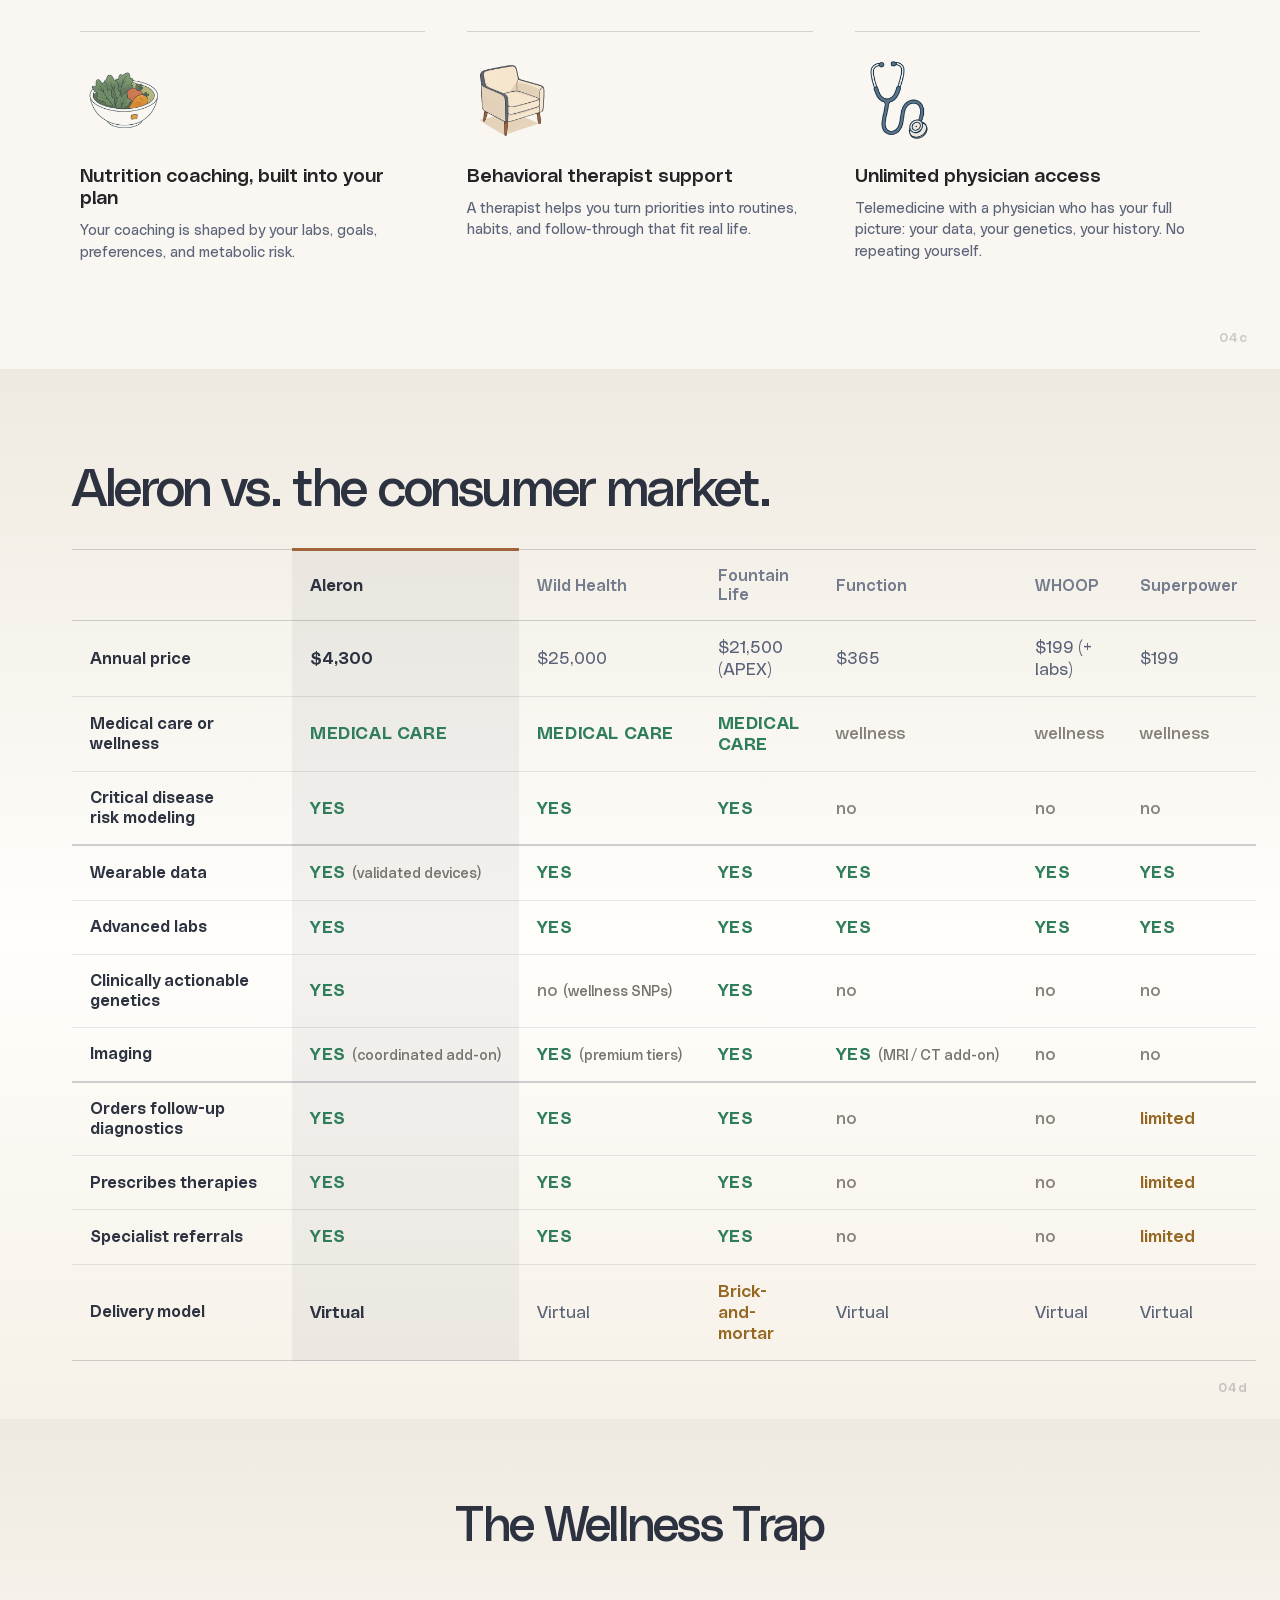
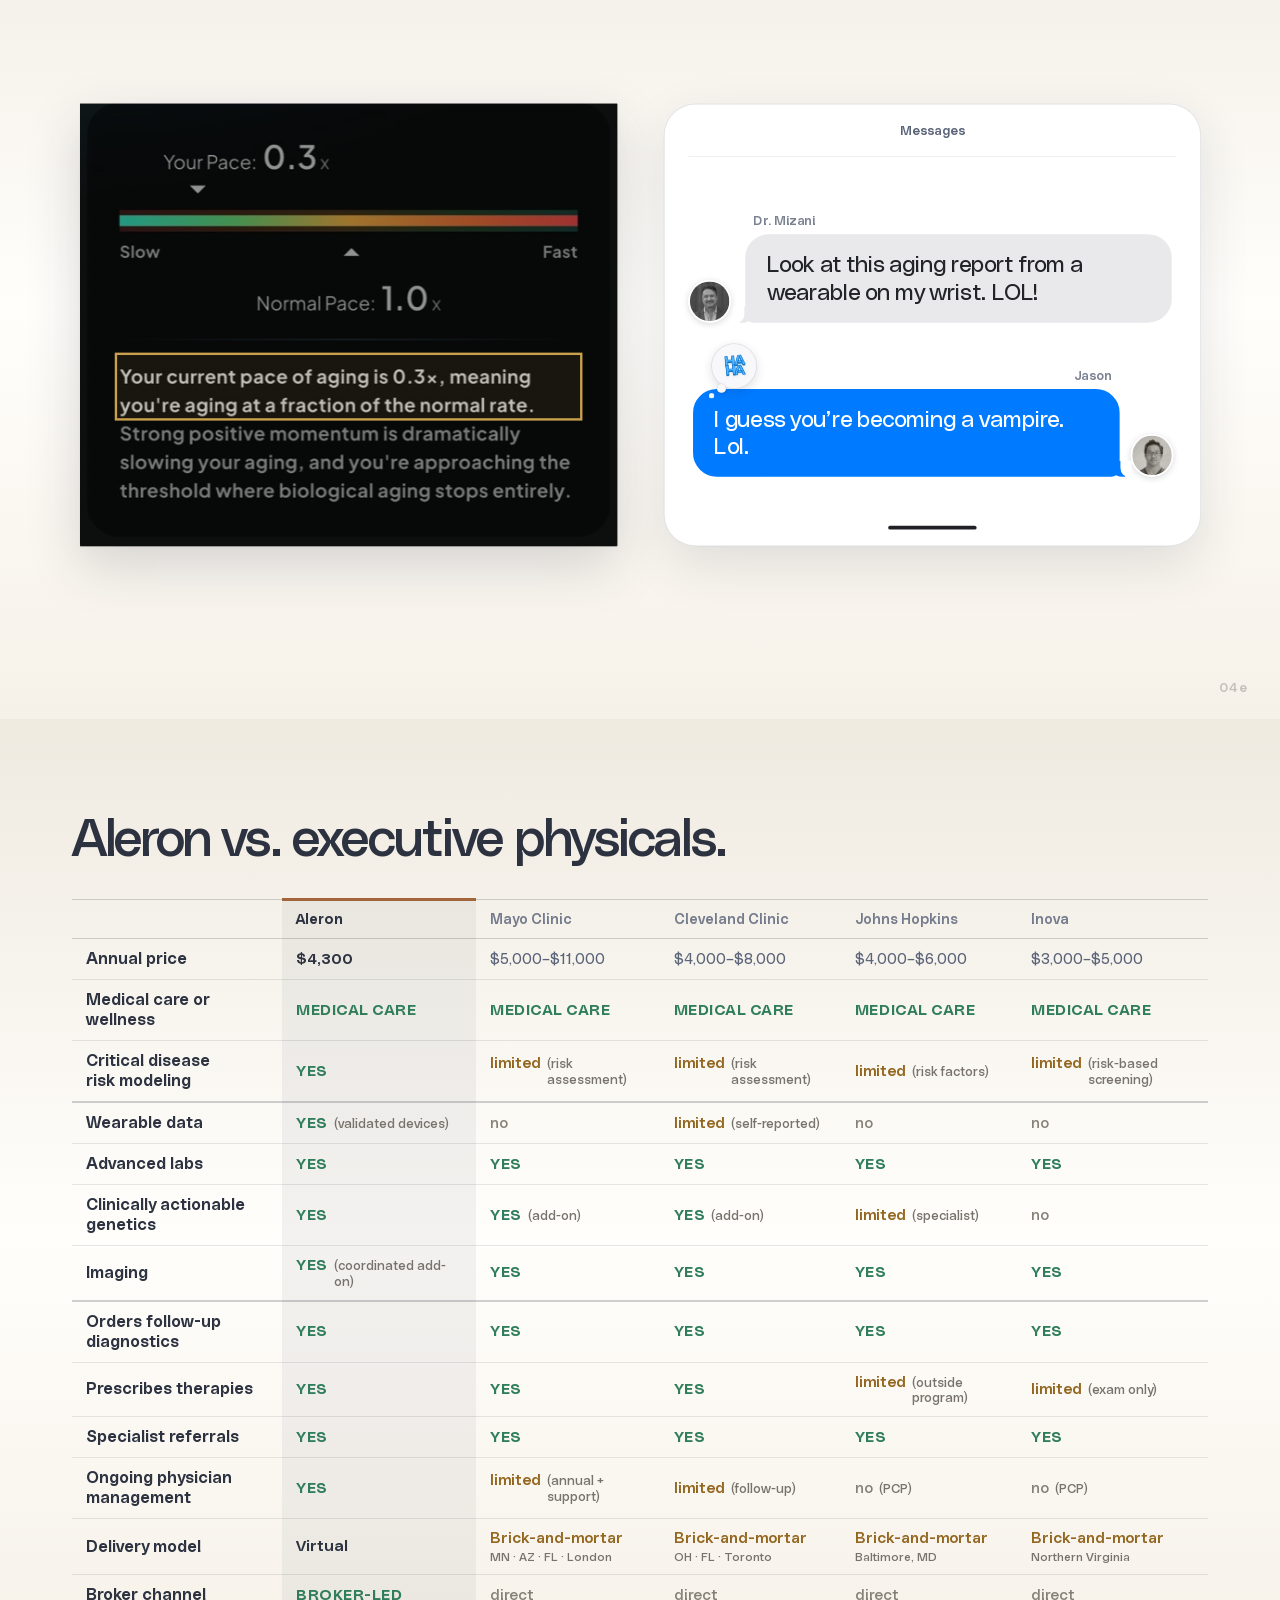
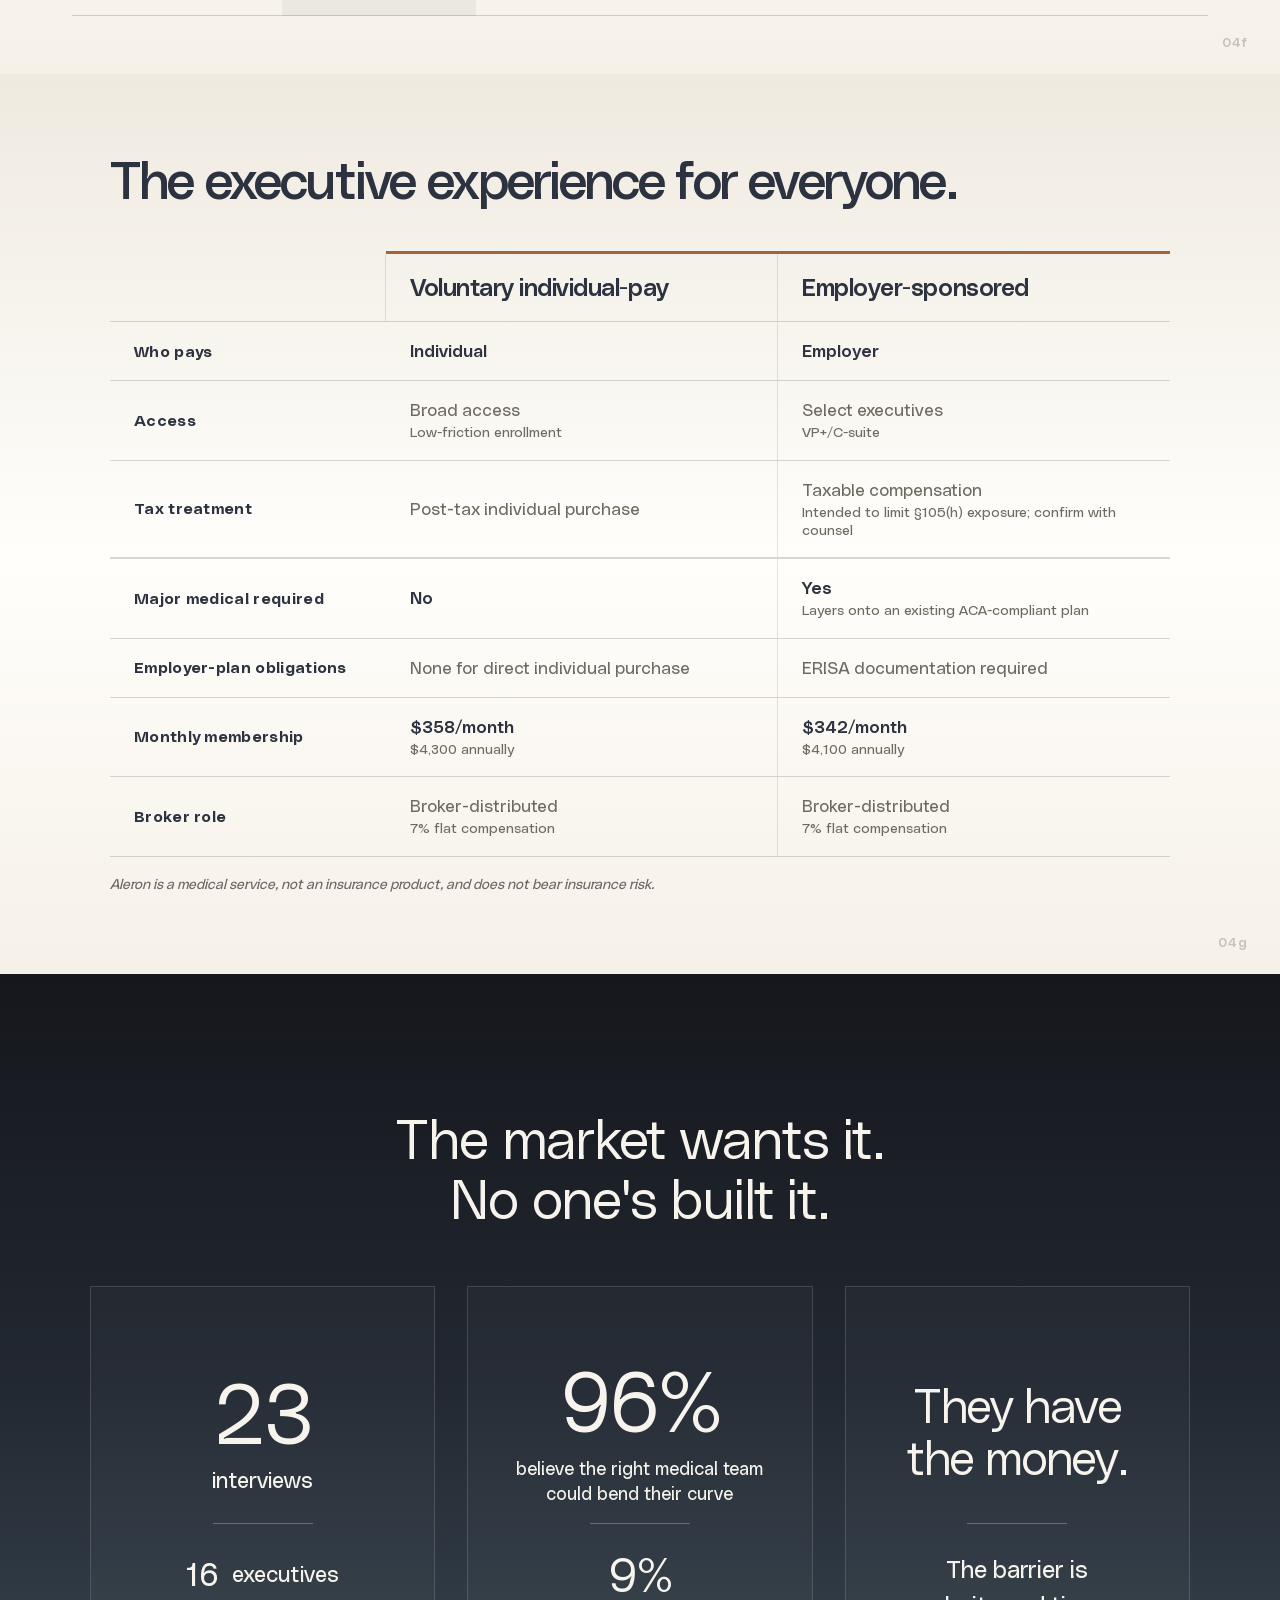
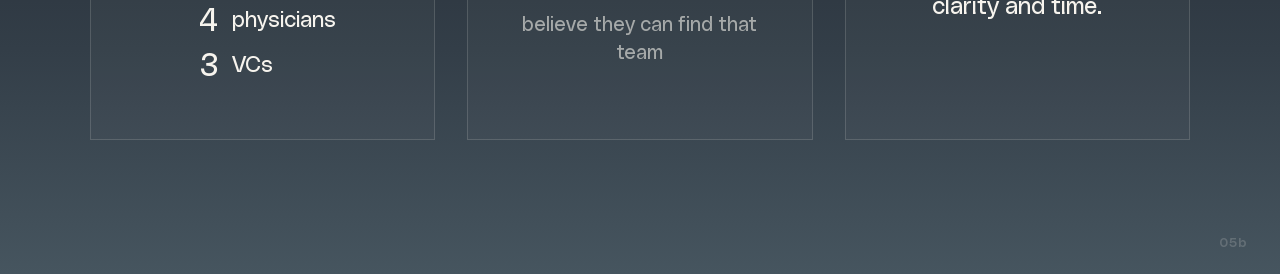
==== commit 4d7c04f6: "Rename executive comparison category" ====
--- a/index.html
+++ b/index.html
@@ -1941,7 +1941,7 @@
 <div class="slide comparison-alt comparison-approved executive-market market-comparison" data-logo-tone="dark" data-sources="Aleron internal commercial model, August 2026; https://www.mayoclinic.org/executive-health/faq; https://www.mayoclinic.org/executive-health/next-steps; https://www.mayoclinic.org/executive-health/your-experience; https://www.mayoclinic.org/executive-health/locations; https://my.clevelandclinic.org/services/executive-health-exams; https://my.clevelandclinic.org/departments/executive-health/exam; https://my.clevelandclinic.org/departments/executive-health/appointments; https://my.clevelandclinic.org/departments/executive-health/corporate; https://my.clevelandclinic.org/-/scassets/files/org/wellness/executive-health/2024-corporate-fee-schedule; https://www.hopkinsmedicine.org/executive-health/faqs; https://www.hopkinsmedicine.org/executive-health/exams-procedures; https://www.hopkinsmedicine.org/executive-health/explore-our-facility; https://www.hopkinsmedicine.org/executive-health/corporate-services; https://www.inova.org/our-services/inova-360-concierge-medicine/executive-health-exam; https://www.inova.org/our-services/inova-360-concierge-medicine/locations; https://www.finluxy.com/living/healthcare/executive-health-program-cost/; https://fatfire.com/fatfire-healthcare-guide/; accessed August 2026" style="background:var(--deck-light-bg);padding:48px 60px;">
   <div style="max-width:1060px;width:100%;text-align:center;">
     <div class="deck-display-title comparison-title" style="font-size:48px;color:var(--navy);line-height:1.08;">
-      Aleron vs. executive health.
+      Aleron vs. executive physicals.
     </div>
 
     <table style="width:100%;border-collapse:separate;border-spacing:0;font-size:15px;background:#fff;border-radius:0;overflow:hidden;box-shadow:0 2px 12px rgba(0,0,0,0.06);text-align:left;">
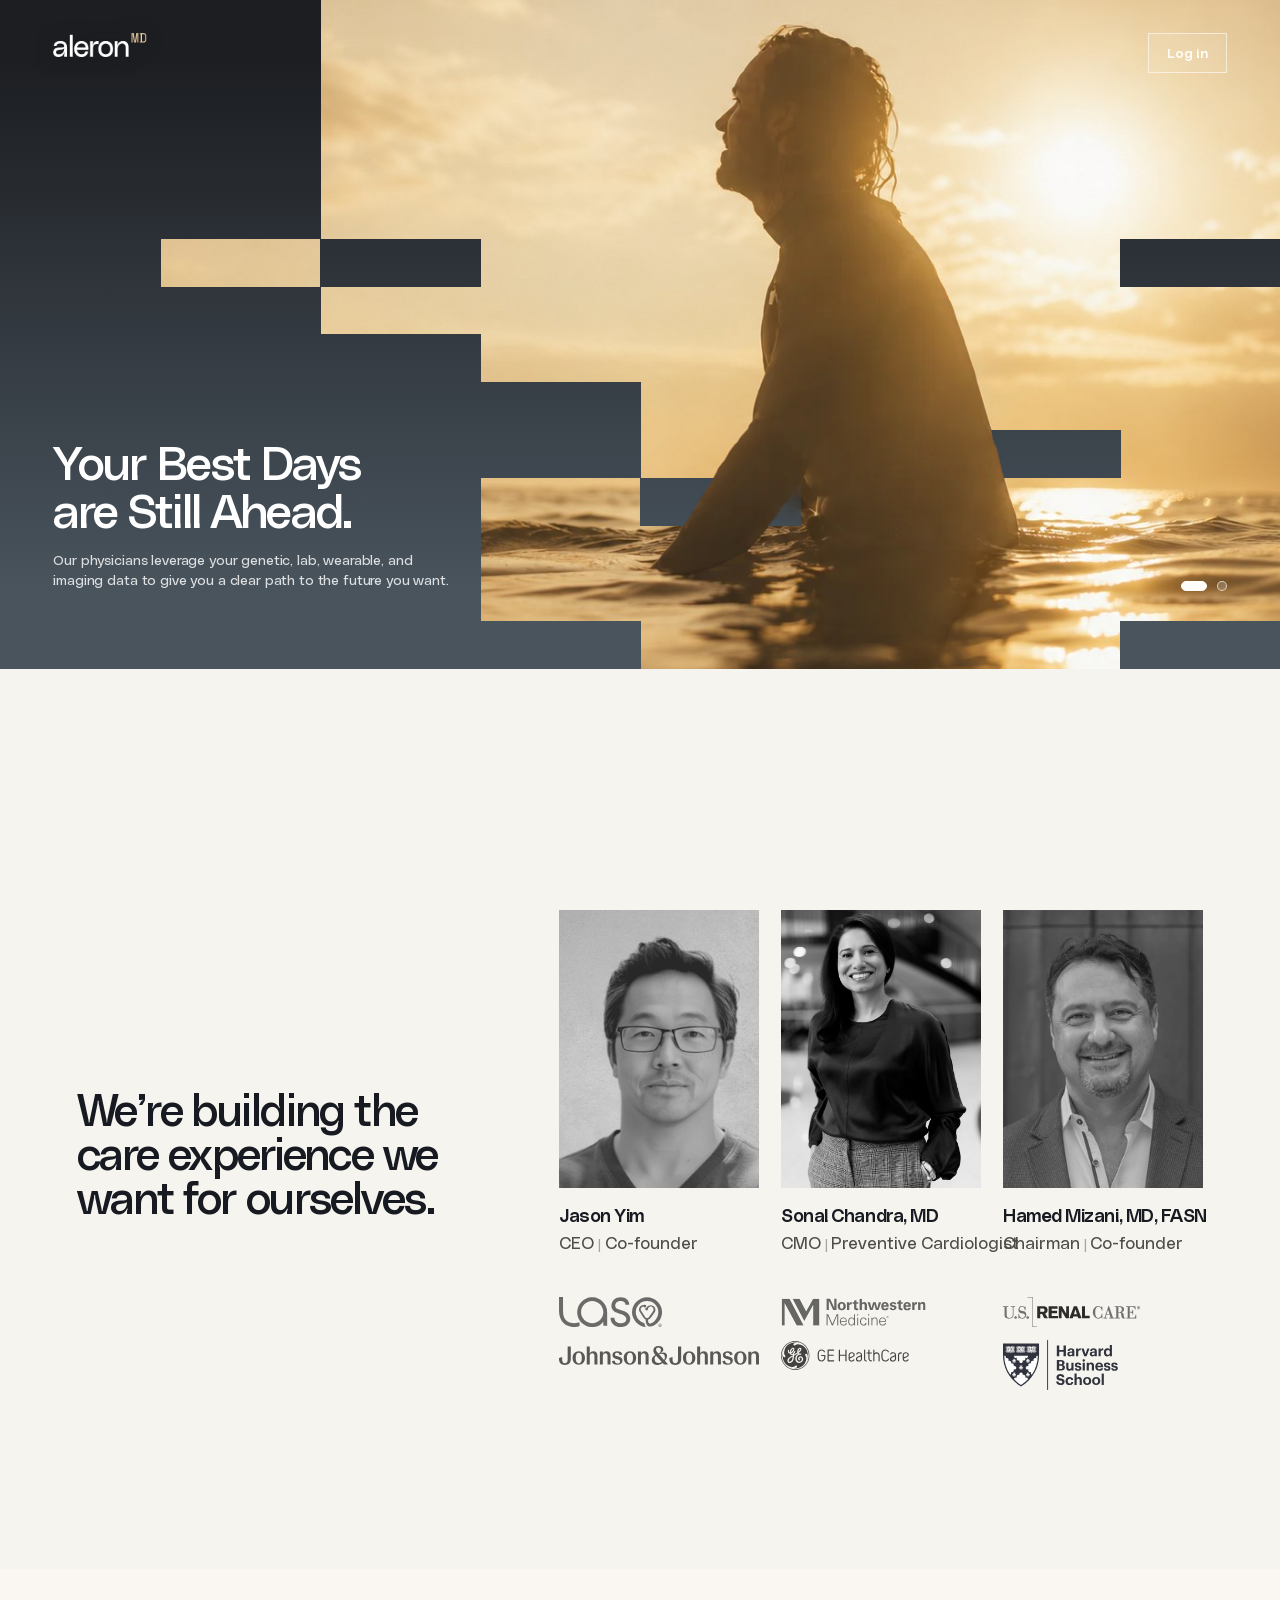
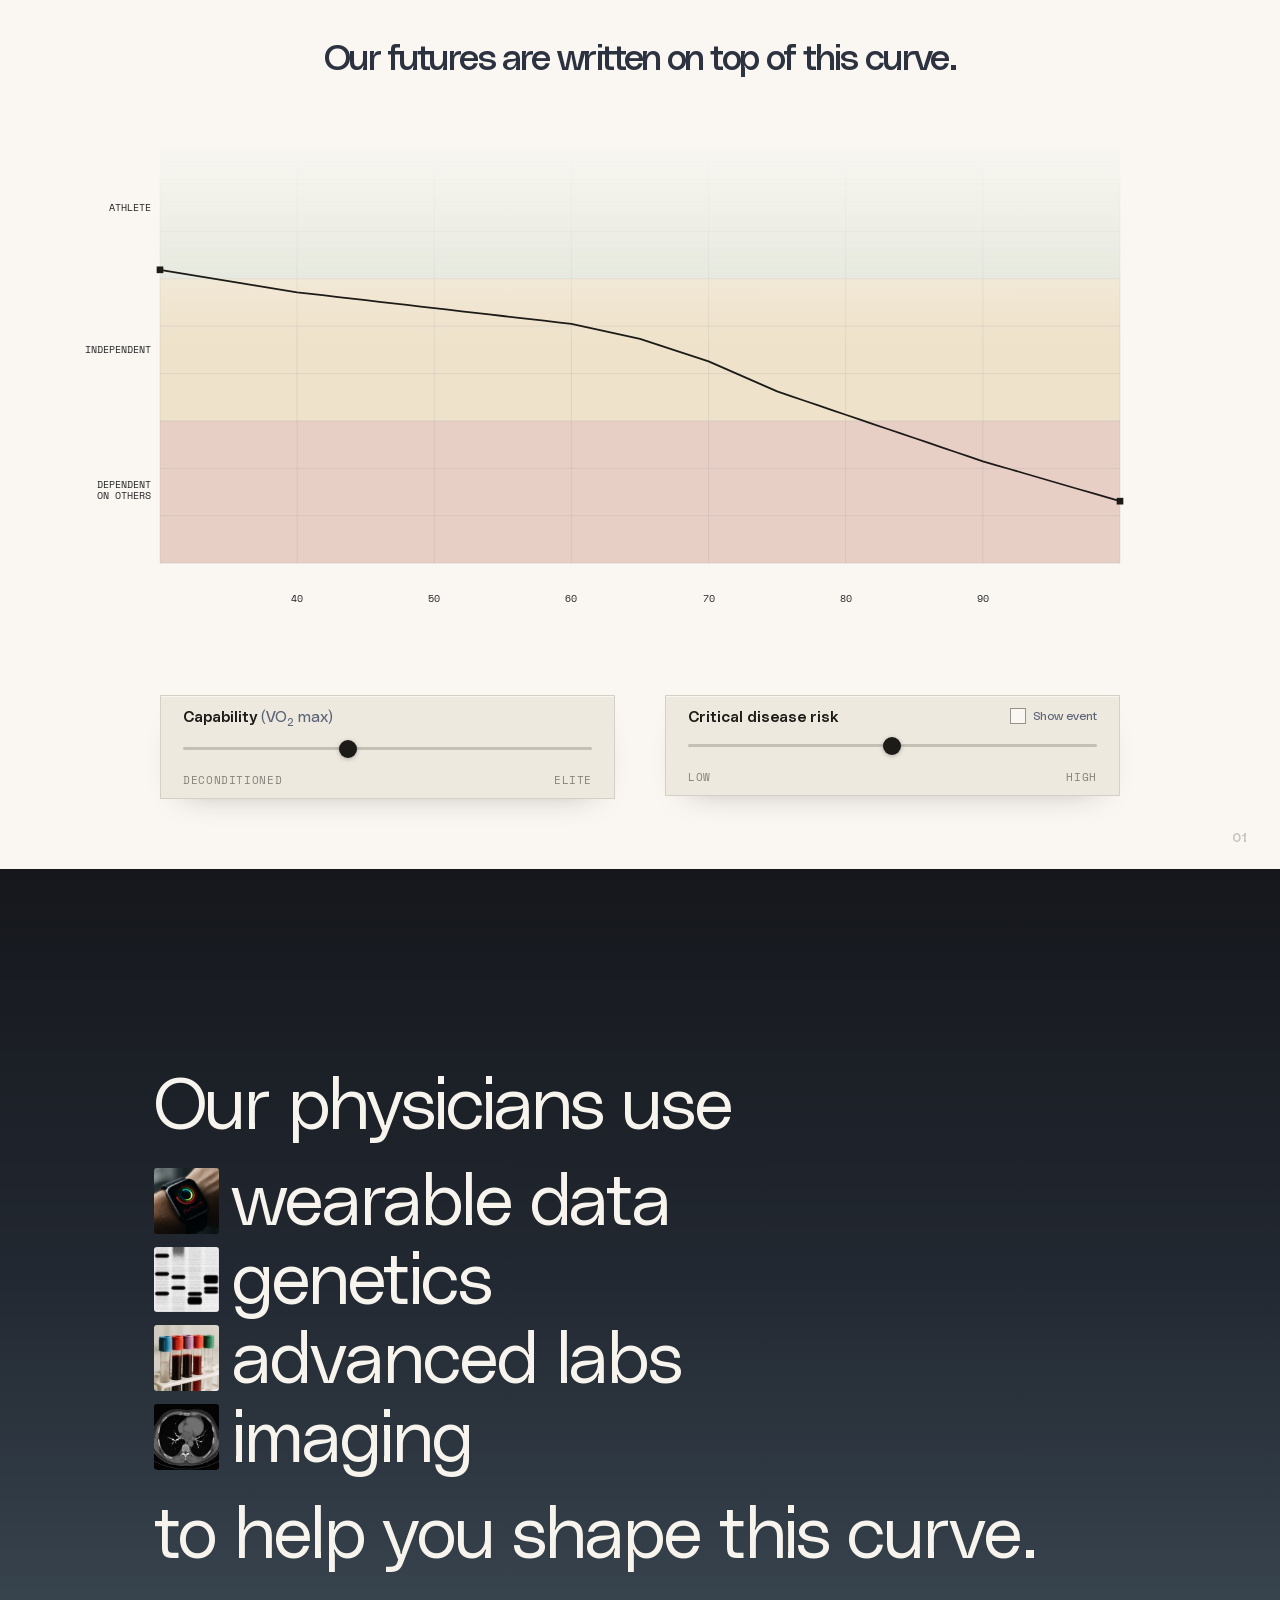
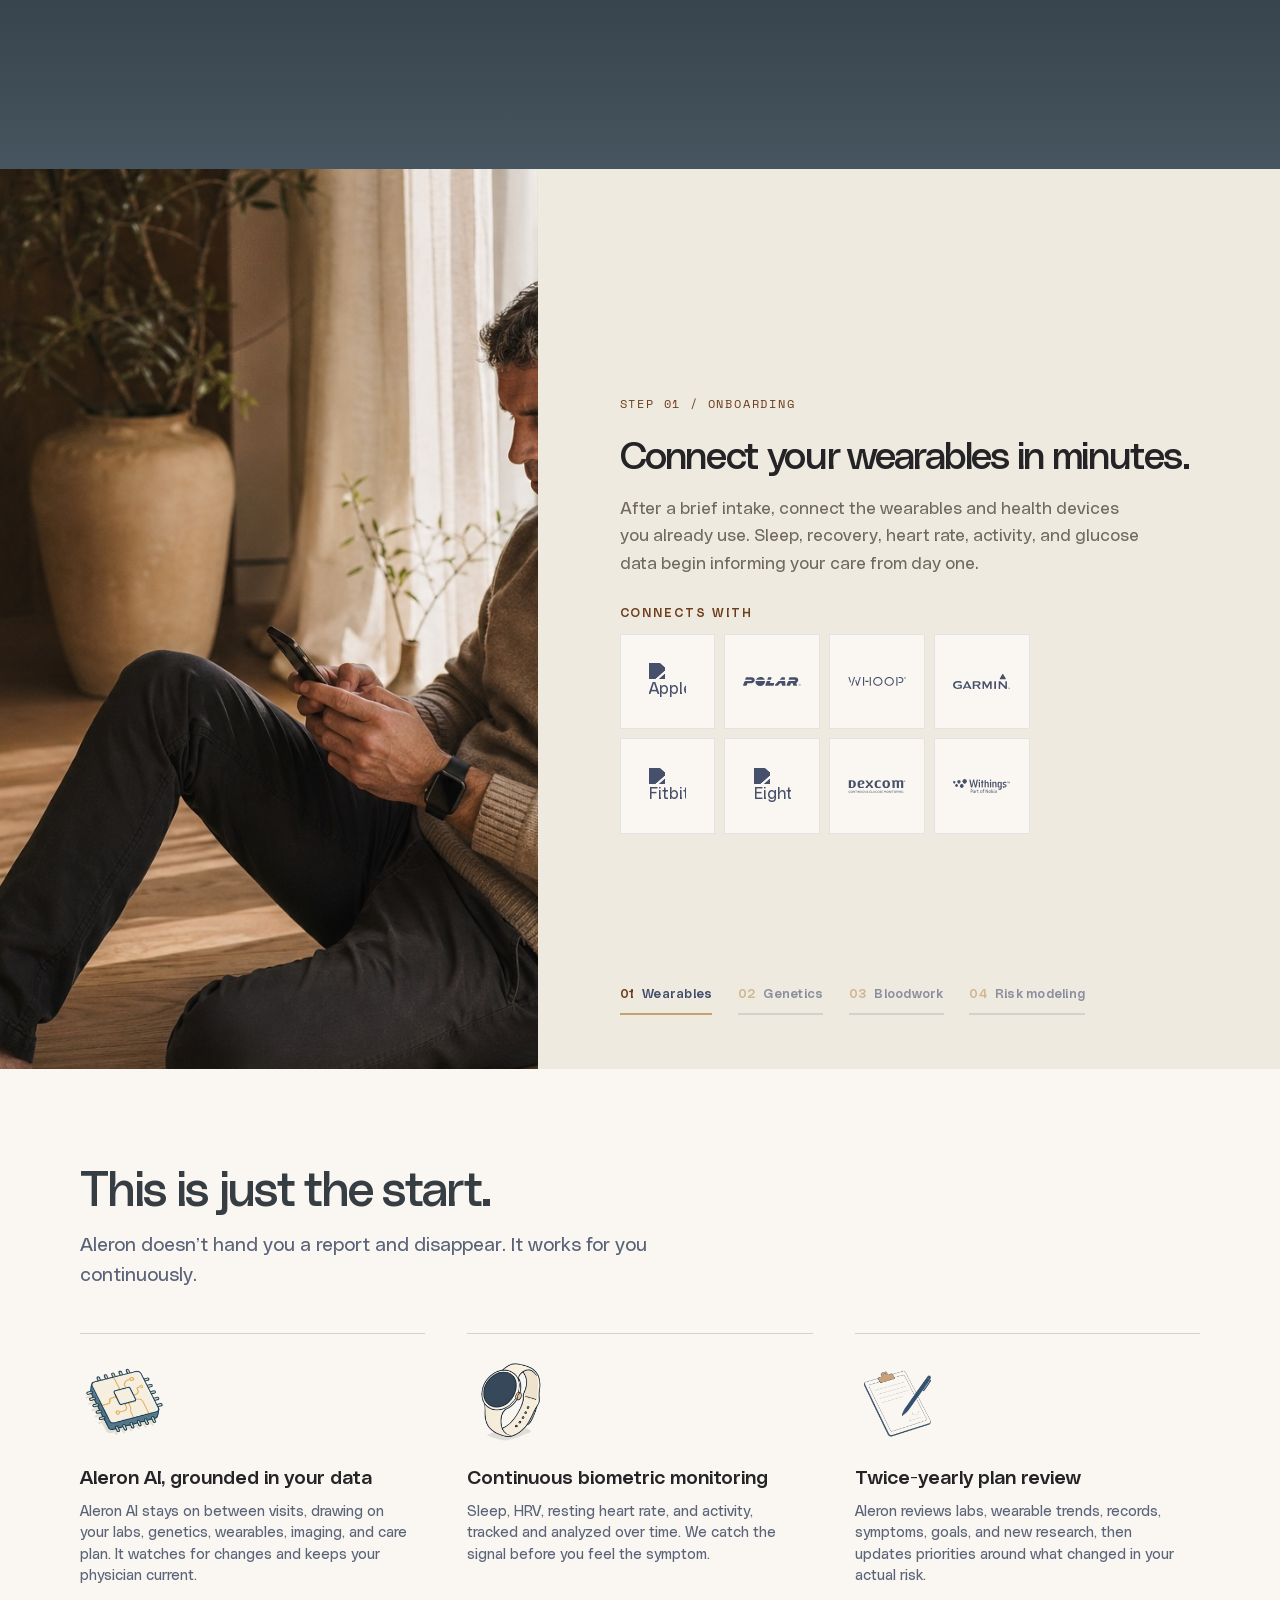
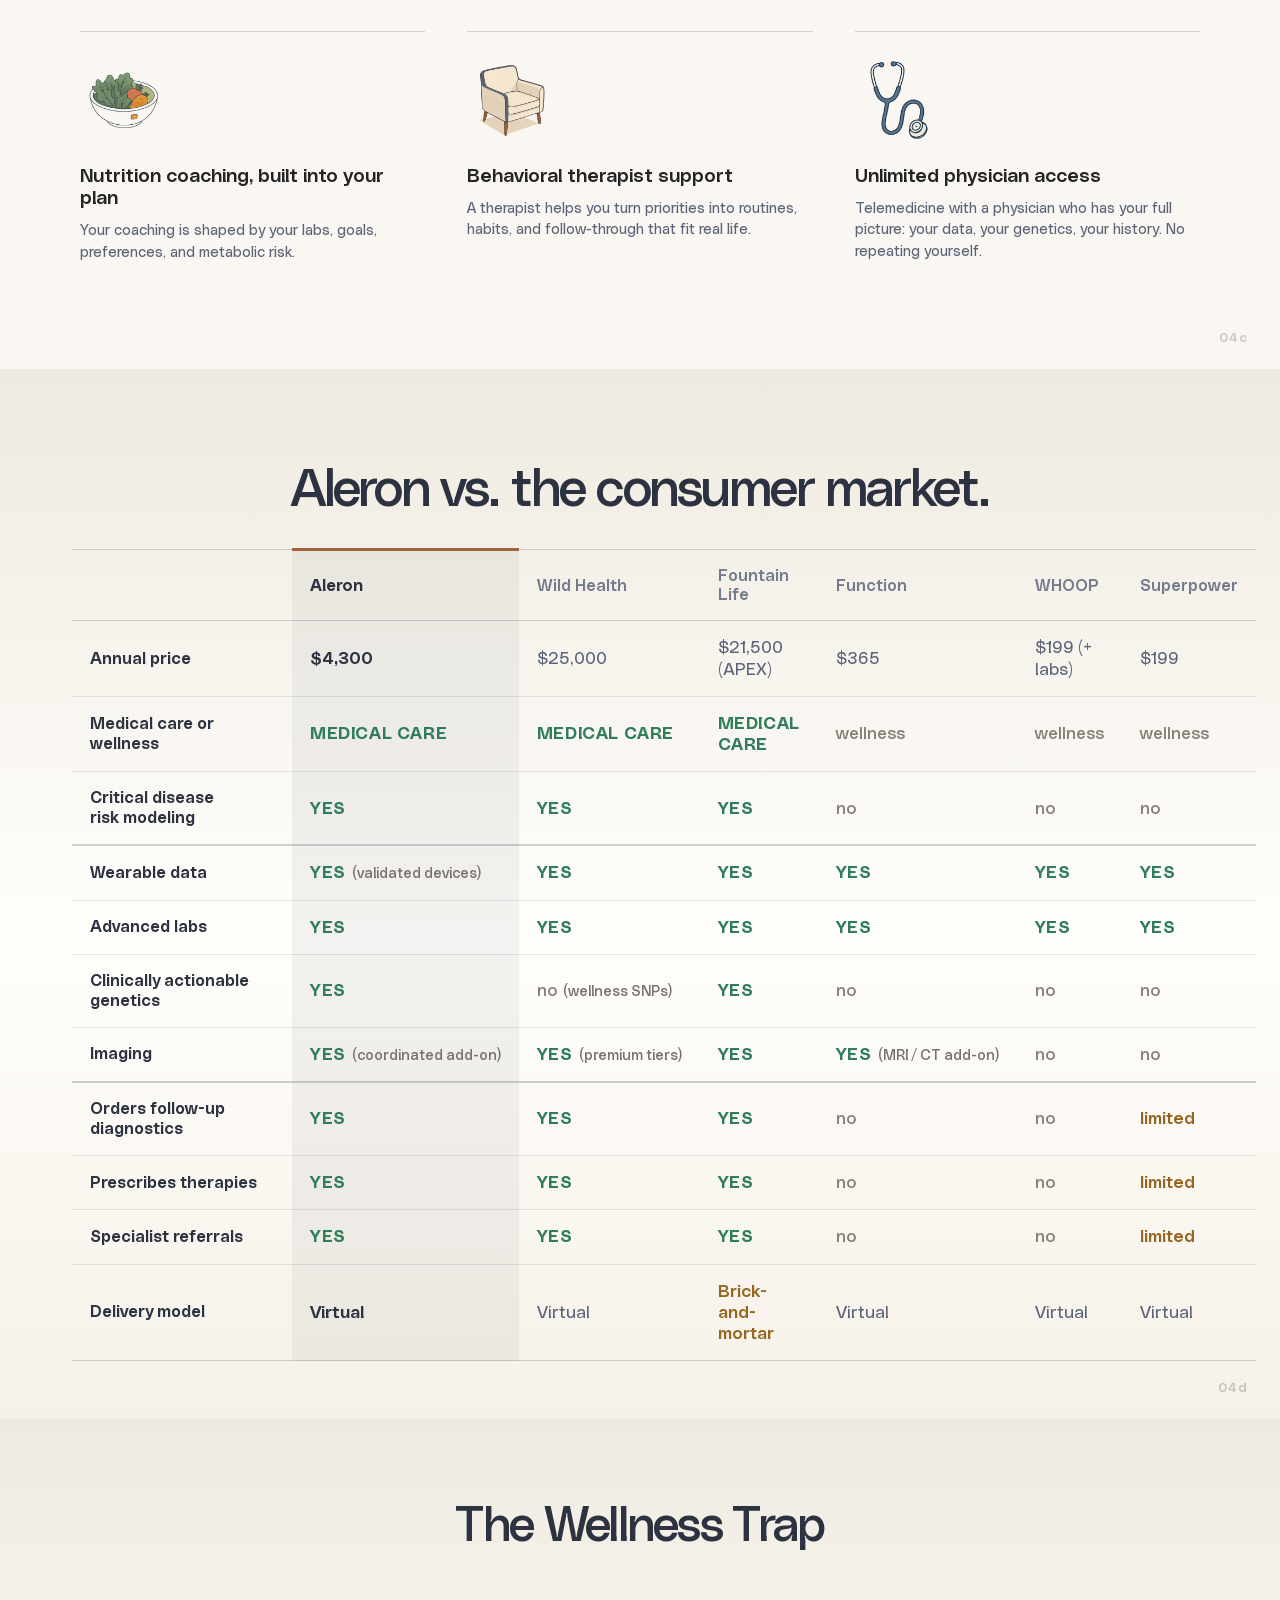
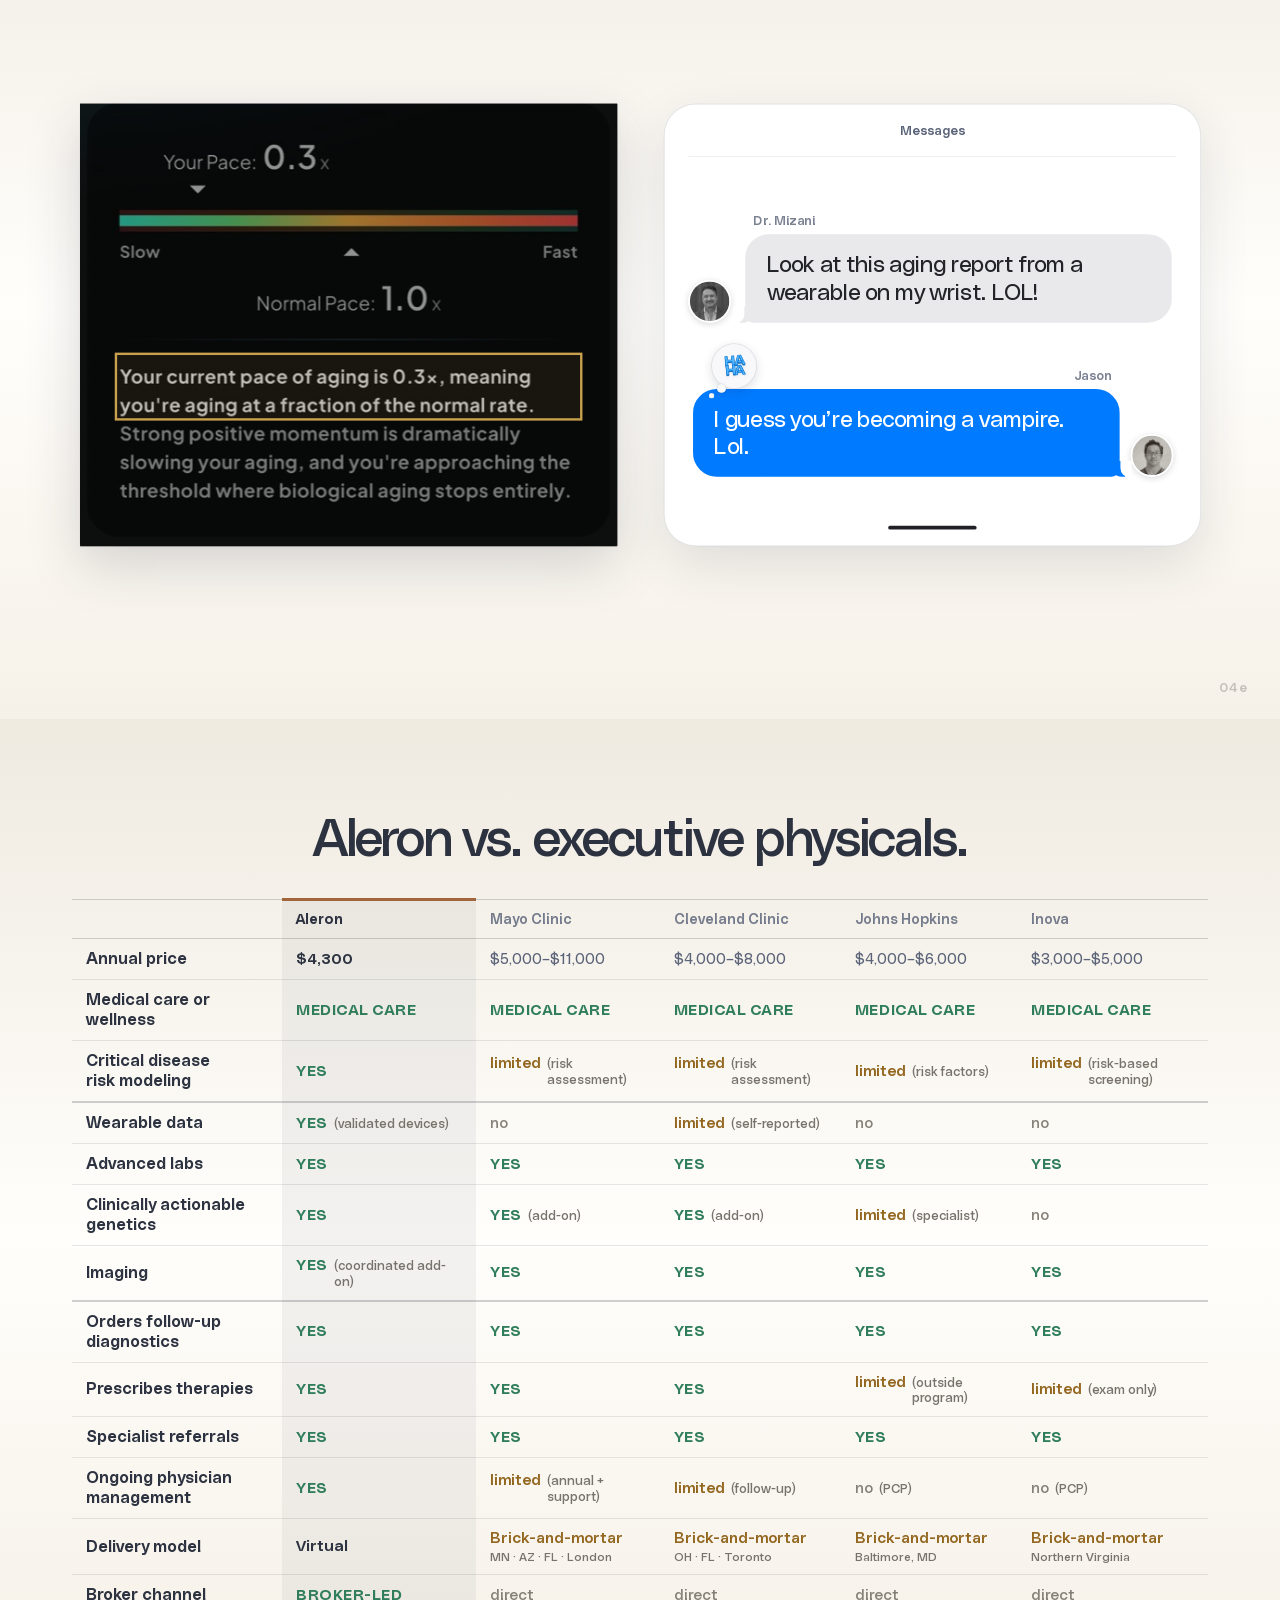
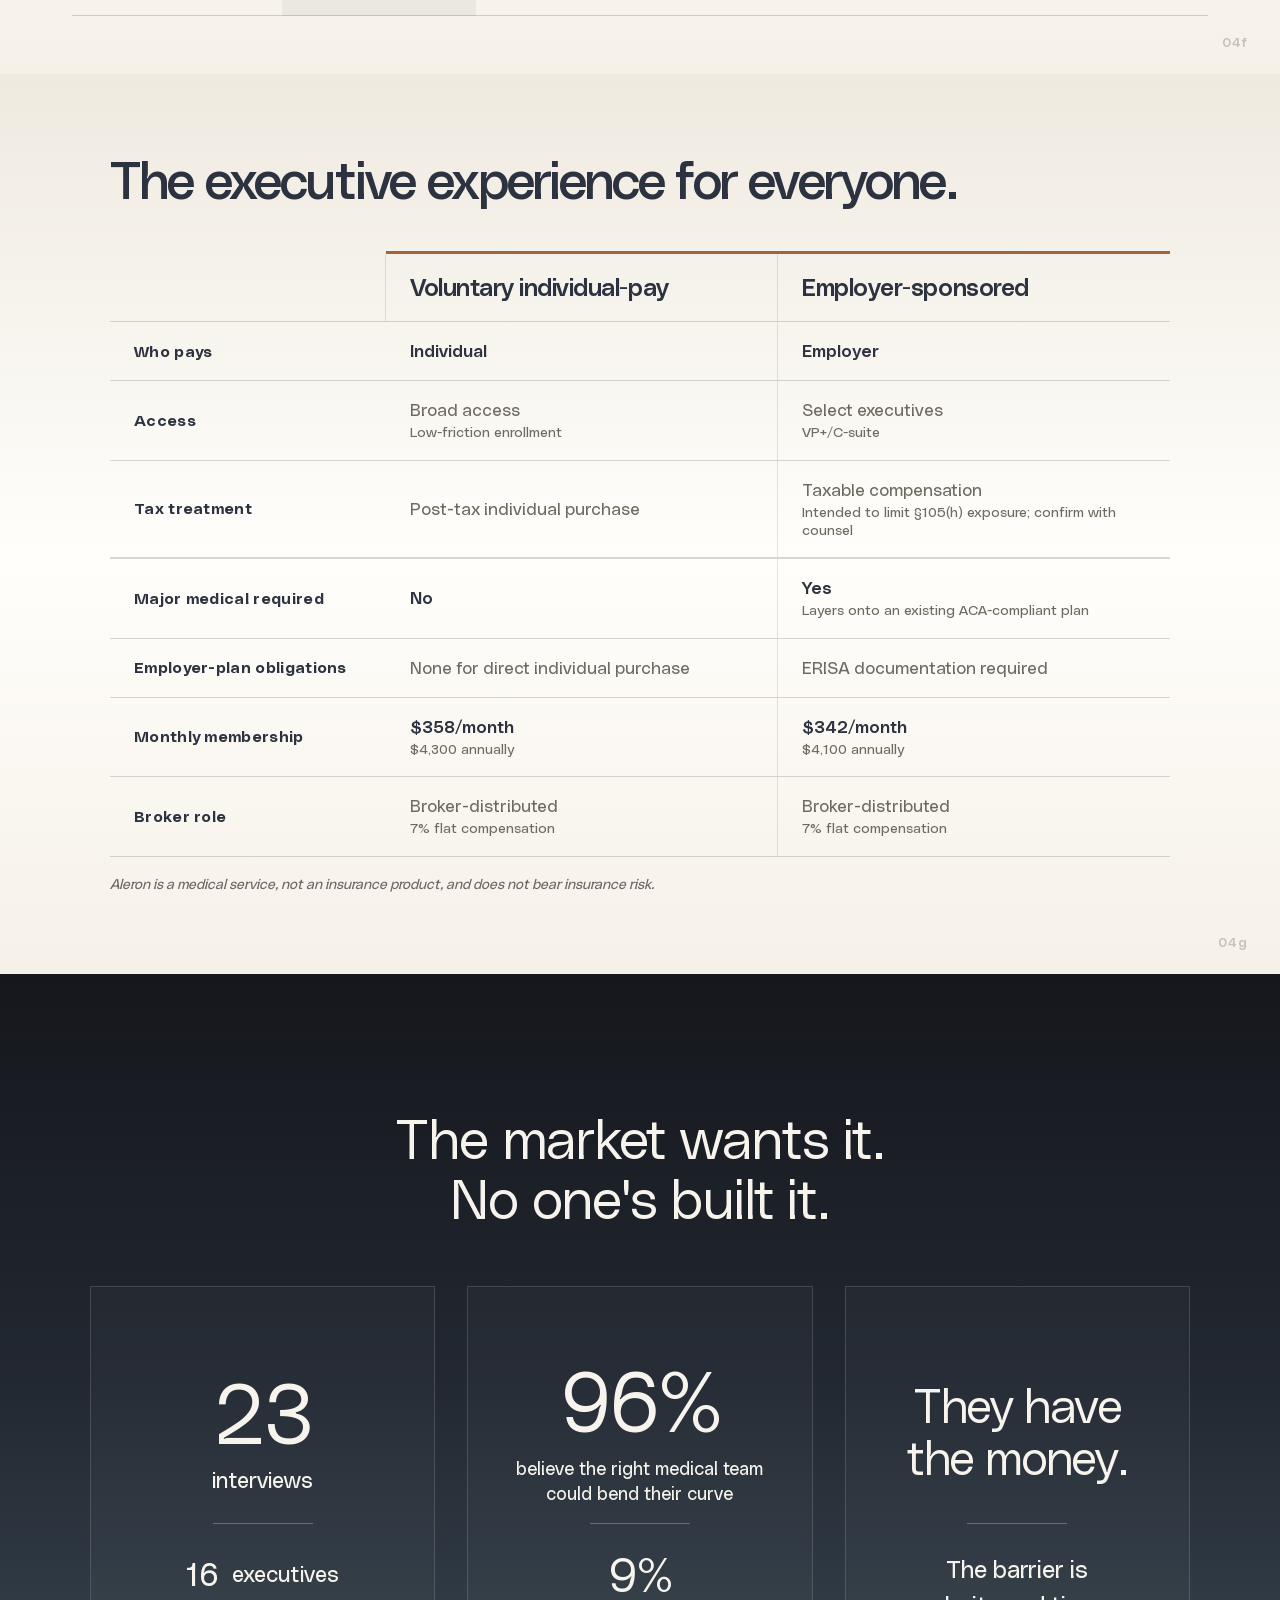
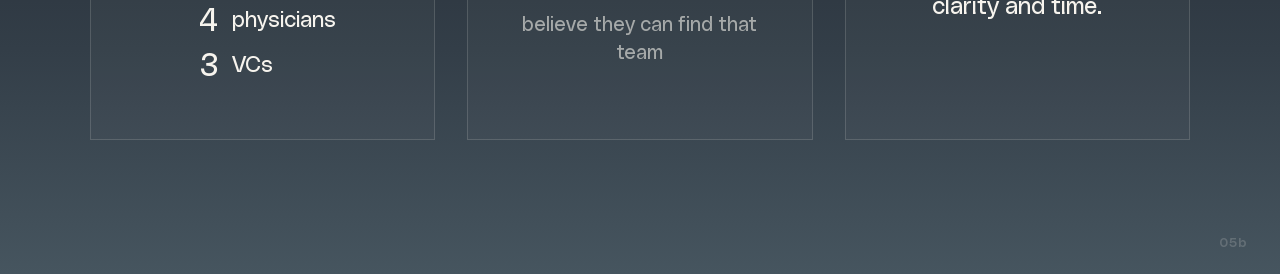
==== commit 093a37e8: "Center market comparison headlines" ====
--- a/index.html
+++ b/index.html
@@ -1107,6 +1107,7 @@
 }
 .comparison-alt.comparison-approved.market-comparison .comparison-title {
   margin-bottom: 34px;
+  text-align: center !important;
 }
 .comparison-alt.comparison-approved.market-comparison th,
 .comparison-alt.comparison-approved.market-comparison td {
